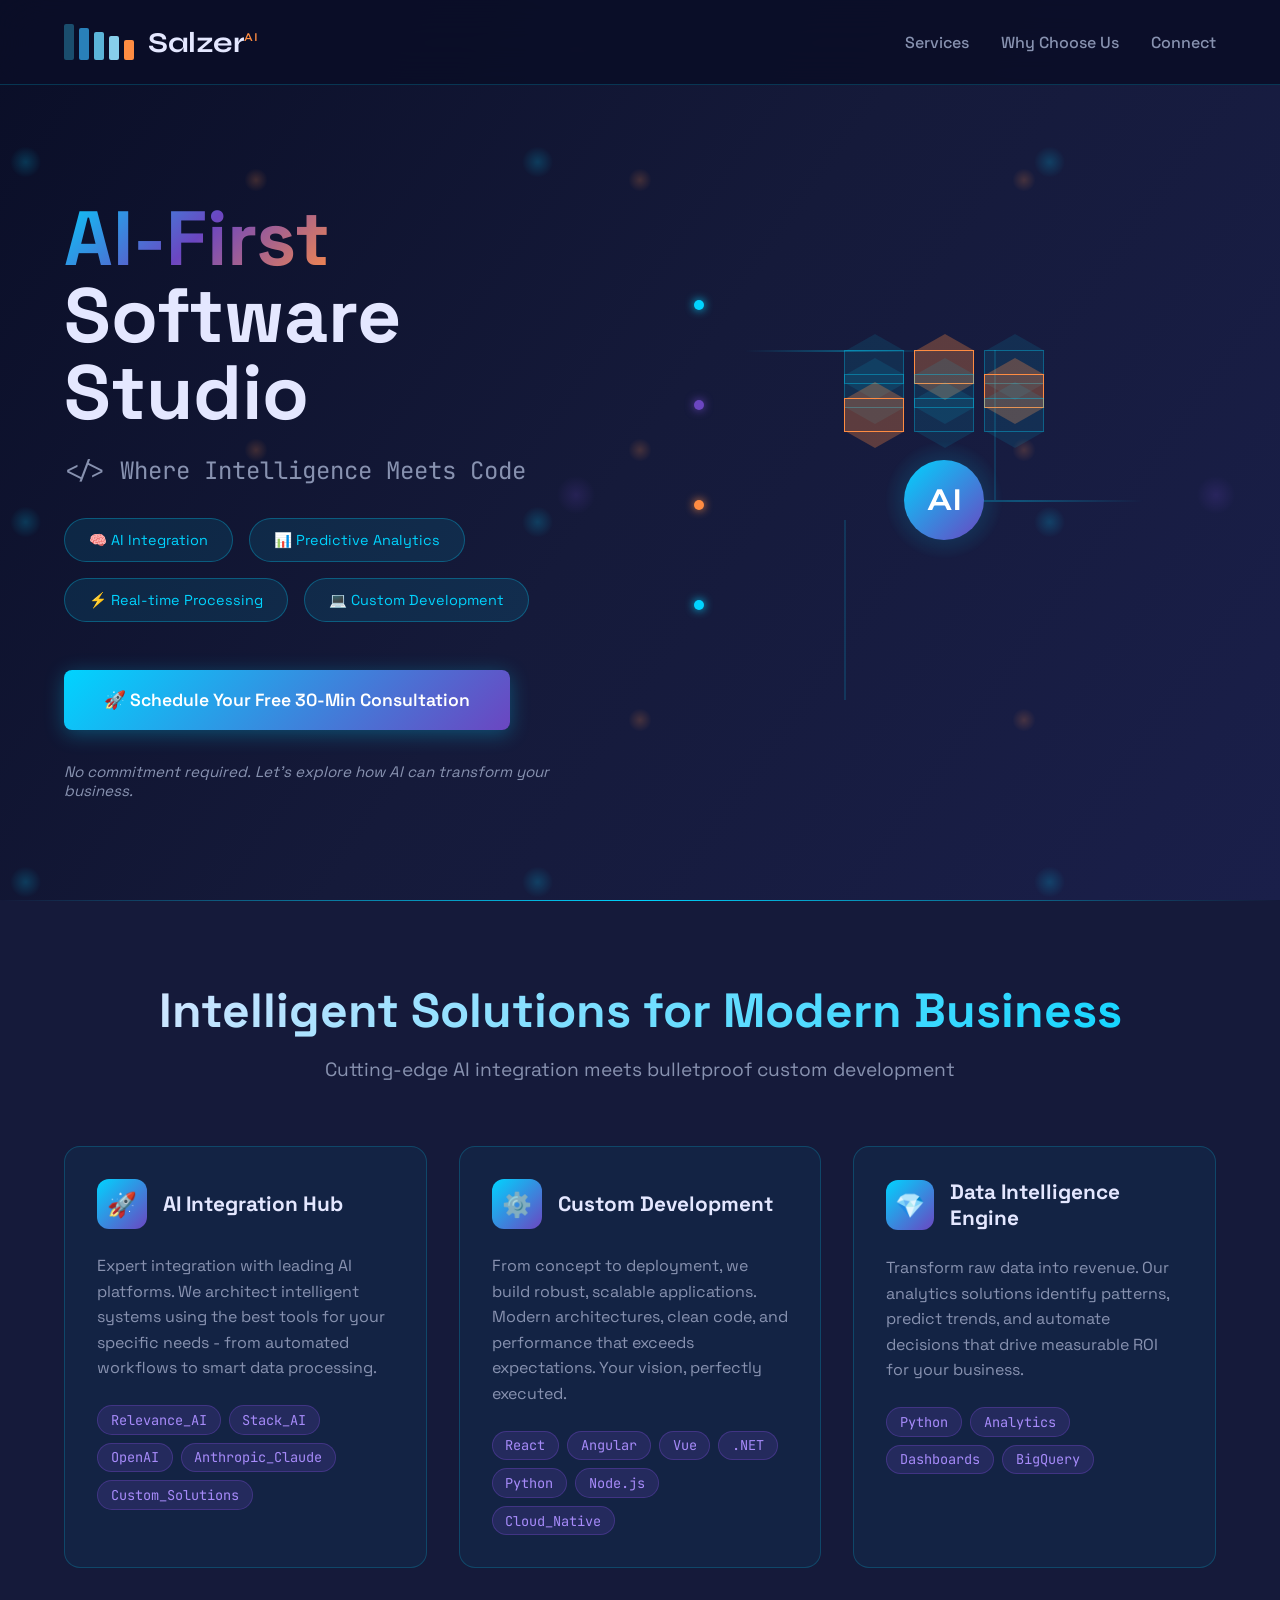
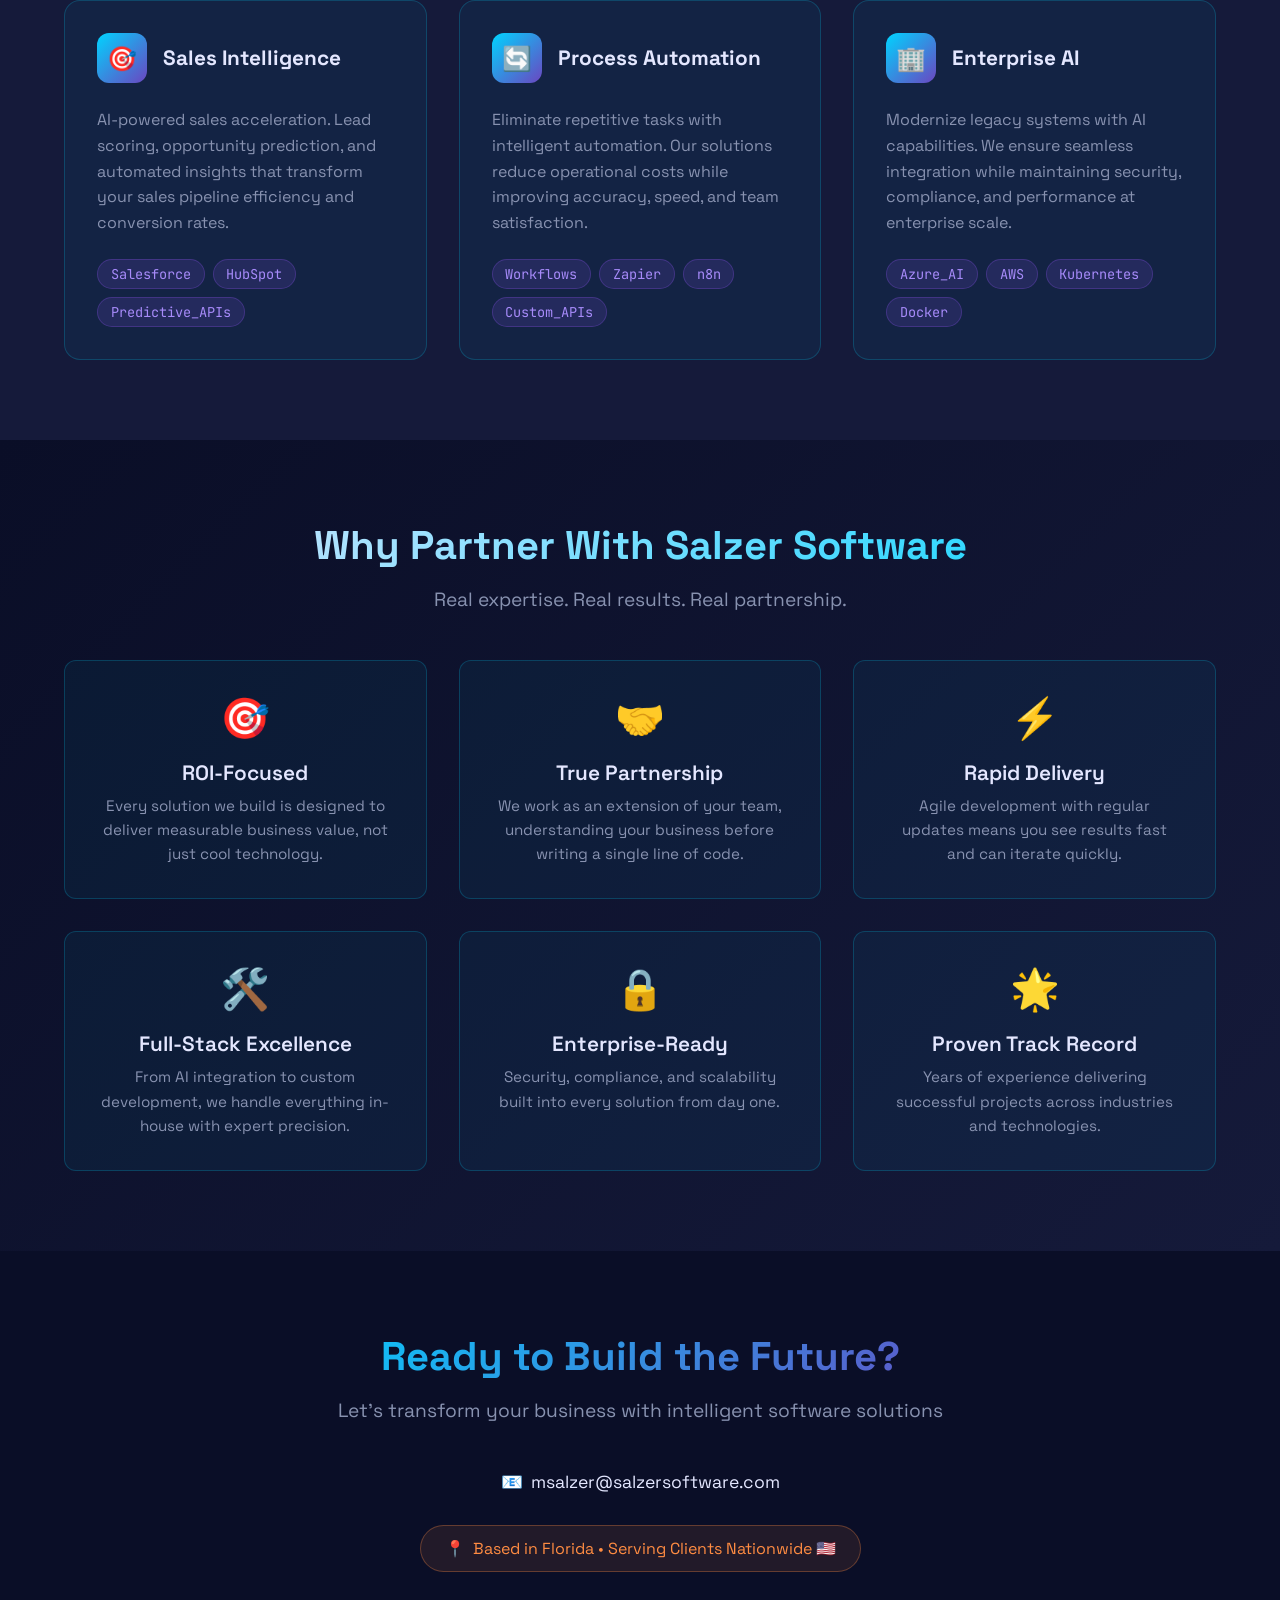
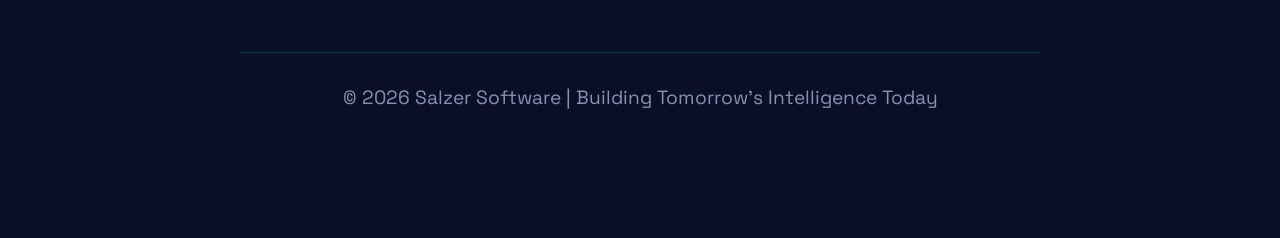
==== index.html @ 892527d2 "Fixed Favicon missing issue." ====
﻿<!DOCTYPE html>
<html lang="en">
<head>
    <meta charset="UTF-8">
    <meta name="viewport" content="width=device-width, initial-scale=1.0">
    <title>AI Software Development Florida | Custom AI Integration & Solutions | Salzer Software</title>

    <!-- Standard favicon -->
    <link rel="icon" type="image/x-icon" href="icons/favicon.ico">
    <link rel="icon" type="image/png" sizes="32x32" href="icons/favicon-32.png">
    <link rel="icon" type="image/png" sizes="16x16" href="icons/favicon-16.png">

    <!-- Apple Touch Icon -->
    <link rel="apple-touch-icon" sizes="180x180" href="icons/apple-touch-icon.png">

    <!-- Android Chrome -->
    <link rel="icon" type="image/png" sizes="192x192" href="icons/favicon-192.png">

    <!-- SEO Meta Tags -->
    <meta name="description" content="Florida-based AI software development company specializing in custom AI integration, intelligent automation, and data-driven solutions. Expert integration with Relevance AI, Stack AI, and custom development. Serving clients nationwide.">
    <meta name="keywords" content="AI software development, AI integration, custom software Florida, Relevance AI, Stack AI, automation solutions, data analytics, sales intelligence, enterprise AI, software consulting">
    <meta name="author" content="Salzer Software">
    <meta name="robots" content="index, follow">

    <!-- Open Graph Meta Tags -->
    <meta property="og:title" content="Salzer Software - AI-First Custom Software Development">
    <meta property="og:description" content="Transform your business with AI-powered solutions. Expert integration, custom development, and measurable ROI.">
    <meta property="og:type" content="website">
    <meta property="og:url" content="https://salzersoftware.com">
    <meta property="og:image" content="https://salzersoftware.com/og-image.png">
    <meta property="og:site_name" content="Salzer Software">

    <!-- Twitter Card Meta Tags -->
    <meta name="twitter:card" content="summary_large_image">
    <meta name="twitter:title" content="Salzer Software - AI-First Software Studio">
    <meta name="twitter:description" content="Florida-based AI software development. Custom solutions that deliver measurable ROI.">
    <meta name="twitter:image" content="https://salzersoftware.com/twitter-image.png">

    <!-- Canonical URL -->
    <link rel="canonical" href="https://salzersoftware.com">

    <!-- Schema.org Structured Data -->
    <script type="application/ld+json">
        {
            "@context": "https://schema.org",
            "@type": "SoftwareApplication",
            "name": "Salzer Software",
            "description": "AI-first software development company specializing in custom AI integration and intelligent automation",
            "url": "https://salzersoftware.com",
            "applicationCategory": "BusinessApplication",
            "operatingSystem": "Web, Cloud",
            "offers": {
                "@type": "Offer",
                "price": "0",
                "priceCurrency": "USD",
                "description": "Free 30-minute AI consultation"
            },
            "provider": {
                "@type": "Organization",
                "name": "Salzer Software",
                "email": "msalzer@salzersoftware.com",
                "address": {
                    "@type": "PostalAddress",
                    "addressRegion": "FL",
                    "addressCountry": "US"
                },
                "areaServed": "United States"
            }
        }
    </script>

    <style>
        @import url('https://fonts.googleapis.com/css2?family=Syne:wght@400;600;700;800&family=Space+Grotesk:wght@400;500;700&family=JetBrains+Mono:wght@400;600&display=swap');

        :root {
            --neon-blue: #00d4ff;
            --deep-purple: #6b46c1;
            --electric-orange: #ff8c42;
            --dark-bg: #0a0e27;
            --mid-bg: #151a3a;
            --text-light: #e4e7ff;
            --text-dim: #8892b0;
            --primary-blue: #1a4d6d;
            --secondary-blue: #2980b9;
            --light-blue: #5bb4d8;
            --lighter-blue: #87ceeb;
        }

        * {
            margin: 0;
            padding: 0;
            box-sizing: border-box;
        }

        body {
            font-family: 'Space Grotesk', sans-serif;
            background: var(--dark-bg);
            color: var(--text-light);
            overflow-x: hidden;
            position: relative;
        }

        /* Animated Background */
        .bg-animation {
            position: fixed;
            width: 100%;
            height: 100%;
            top: 0;
            left: 0;
            z-index: -1;
            background: linear-gradient(125deg, #0a0e27 0%, #151a3a 50%, #1a1f4a 100%);
        }

            .bg-animation::before {
                content: '';
                position: absolute;
                width: 200%;
                height: 200%;
                top: -50%;
                left: -50%;
                background: radial-gradient(circle, var(--neon-blue) 0%, transparent 5%), radial-gradient(circle, var(--deep-purple) 0%, transparent 5%), radial-gradient(circle, var(--electric-orange) 0%, transparent 5%);
                background-size: 20% 20%, 25% 25%, 15% 15%;
                background-position: 20% 80%, 80% 20%, 50% 50%;
                opacity: 0.2;
                animation: float 20s ease-in-out infinite;
            }

        @keyframes float {
            0%, 100% {
                transform: translate(0, 0) rotate(0deg);
            }

            33% {
                transform: translate(-20px, -30px) rotate(120deg);
            }

            66% {
                transform: translate(20px, 20px) rotate(240deg);
            }
        }

        /* Navigation */
        nav {
            position: fixed;
            width: 100%;
            padding: 1.5rem 5%;
            background: rgba(10, 14, 39, 0.9);
            backdrop-filter: blur(20px);
            border-bottom: 1px solid rgba(0, 212, 255, 0.2);
            z-index: 1000;
        }

        .nav-container {
            max-width: 1400px;
            margin: 0 auto;
            display: flex;
            justify-content: space-between;
            align-items: center;
        }

        .logo-evolution {
            display: flex;
            align-items: center;
            gap: 14px;
            text-decoration: none;
            color: var(--text-light);
        }

        .logo-bars {
            display: flex;
            gap: 5px;
            align-items: flex-end;
        }

        .logo-bar {
            width: 10px;
            border-radius: 2px;
            transition: all 0.3s ease;
        }

            .logo-bar:nth-child(1) {
                height: 36px;
                background: var(--primary-blue);
            }

            .logo-bar:nth-child(2) {
                height: 32px;
                background: var(--secondary-blue);
            }

            .logo-bar:nth-child(3) {
                height: 28px;
                background: var(--light-blue);
            }

            .logo-bar:nth-child(4) {
                height: 24px;
                background: var(--lighter-blue);
            }

            .logo-bar:nth-child(5) {
                height: 20px;
                background: var(--electric-orange);
                animation: pulse-bar 2s ease-in-out infinite;
            }

        @keyframes pulse-bar {
            0%, 100% {
                transform: scaleY(1);
                box-shadow: 0 0 0 rgba(255, 140, 66, 0.4);
            }

            50% {
                transform: scaleY(1.3);
                box-shadow: 0 0 15px rgba(255, 140, 66, 0.6);
            }
        }

        .logo-text {
            font-family: 'Syne', sans-serif;
            font-size: 1.8rem;
            font-weight: 700;
            letter-spacing: -0.5px;
            color: var(--text-light);
        }

            .logo-text .ai-tag {
                color: var(--electric-orange);
                font-size: 0.75rem;
                vertical-align: super;
                font-weight: 600;
                letter-spacing: 1px;
            }

        .nav-menu {
            display: flex;
            gap: 2rem;
            list-style: none;
        }

            .nav-menu a {
                color: var(--text-dim);
                text-decoration: none;
                font-weight: 500;
                transition: all 0.3s ease;
                position: relative;
                padding: 0.5rem 0;
            }

                .nav-menu a:hover {
                    color: var(--neon-blue);
                }

                .nav-menu a::after {
                    content: '';
                    position: absolute;
                    bottom: 0;
                    left: 0;
                    width: 0;
                    height: 2px;
                    background: linear-gradient(90deg, var(--neon-blue), var(--deep-purple));
                    transition: width 0.3s ease;
                }

                .nav-menu a:hover::after {
                    width: 100%;
                }

        /* Mobile Navigation Toggle */
        .mobile-menu-toggle {
            display: none;
            flex-direction: column;
            gap: 4px;
            background: none;
            border: none;
            cursor: pointer;
            padding: 5px;
        }

            .mobile-menu-toggle span {
                width: 25px;
                height: 2px;
                background: var(--text-light);
                transition: all 0.3s ease;
            }

        /* Hero Section with Visual */
        .hero {
            min-height: 100vh;
            display: flex;
            align-items: center;
            padding: 0 5%;
            padding-top: 100px;
            position: relative;
        }

        .hero-grid {
            max-width: 1400px;
            margin: 0 auto;
            display: grid;
            grid-template-columns: 1fr 1fr;
            gap: 4rem;
            align-items: center;
        }

        .hero-content h1 {
            font-size: clamp(3rem, 6vw, 5rem);
            font-weight: 700;
            line-height: 1;
            margin-bottom: 1.5rem;
            position: relative;
        }

        .gradient-text {
            background: linear-gradient(135deg, var(--neon-blue), var(--deep-purple), var(--electric-orange));
            -webkit-background-clip: text;
            -webkit-text-fill-color: transparent;
            background-clip: text;
            animation: gradientShift 3s ease-in-out infinite;
        }

        @keyframes gradientShift {
            0%, 100% {
                filter: hue-rotate(0deg);
            }

            50% {
                filter: hue-rotate(30deg);
            }
        }

        .hero-content .tagline {
            font-size: 1.5rem;
            color: var(--text-dim);
            margin-bottom: 2rem;
            font-family: 'JetBrains Mono', monospace;
        }

        .feature-pills {
            display: flex;
            flex-wrap: wrap;
            gap: 1rem;
            margin-bottom: 3rem;
        }

        .pill {
            padding: 0.75rem 1.5rem;
            background: rgba(0, 212, 255, 0.1);
            border: 1px solid rgba(0, 212, 255, 0.3);
            border-radius: 30px;
            font-size: 0.9rem;
            color: var(--neon-blue);
            position: relative;
            overflow: hidden;
            transition: all 0.3s ease;
        }

            .pill::before {
                content: '';
                position: absolute;
                top: 50%;
                left: -100%;
                width: 100%;
                height: 100%;
                background: linear-gradient(90deg, transparent, rgba(0, 212, 255, 0.4), transparent);
                transition: left 0.5s ease;
            }

            .pill:hover::before {
                left: 100%;
            }

        .btn-consultation {
            display: inline-block;
            padding: 1.2rem 2.5rem;
            background: linear-gradient(135deg, var(--neon-blue), var(--deep-purple));
            color: white;
            text-decoration: none;
            border-radius: 8px;
            font-weight: 600;
            font-size: 1.1rem;
            position: relative;
            transition: all 0.3s ease;
            box-shadow: 0 4px 20px rgba(0, 212, 255, 0.3);
            margin-bottom: 2rem;
        }

            .btn-consultation:hover {
                transform: translateY(-2px);
                box-shadow: 0 8px 30px rgba(0, 212, 255, 0.5);
            }

        .consultation-note {
            font-size: 0.95rem;
            color: var(--text-dim);
            font-style: italic;
        }

        /* Hero Visual - Abstract Data Flow */
        .hero-visual {
            position: relative;
            height: 500px;
            display: flex;
            align-items: center;
            justify-content: center;
        }

        .data-flow-container {
            position: relative;
            width: 100%;
            height: 100%;
            max-width: 500px;
        }

        /* Circuit Board Pattern */
        .circuit-board {
            position: absolute;
            width: 100%;
            height: 100%;
            opacity: 0.3;
        }

        .circuit-line {
            position: absolute;
            background: linear-gradient(90deg, transparent, var(--neon-blue), transparent);
            animation: pulse-line 3s ease-in-out infinite;
        }

            .circuit-line:nth-child(1) {
                width: 200px;
                height: 2px;
                top: 20%;
                left: 10%;
                animation-delay: 0s;
            }

            .circuit-line:nth-child(2) {
                width: 2px;
                height: 150px;
                top: 20%;
                left: 60%;
                animation-delay: 0.5s;
            }

            .circuit-line:nth-child(3) {
                width: 250px;
                height: 2px;
                top: 50%;
                right: 10%;
                animation-delay: 1s;
            }

            .circuit-line:nth-child(4) {
                width: 2px;
                height: 180px;
                bottom: 10%;
                left: 30%;
                animation-delay: 1.5s;
            }

        @keyframes pulse-line {
            0%, 100% {
                opacity: 0.3;
            }

            50% {
                opacity: 0.8;
            }
        }

        /* Central Hexagon Grid */
        .hex-grid {
            position: absolute;
            top: 50%;
            left: 50%;
            transform: translate(-50%, -50%);
            width: 300px;
            height: 300px;
        }

        .hex-row {
            display: flex;
            justify-content: center;
            margin-bottom: -10px;
        }

        .hexagon {
            width: 60px;
            height: 34px;
            background: rgba(0, 212, 255, 0.1);
            position: relative;
            margin: 0 5px;
            border: 1px solid rgba(0, 212, 255, 0.3);
            transition: all 0.3s ease;
        }

            .hexagon:before,
            .hexagon:after {
                content: "";
                position: absolute;
                width: 0;
                border-left: 30px solid transparent;
                border-right: 30px solid transparent;
            }

            .hexagon:before {
                bottom: 100%;
                border-bottom: 17px solid rgba(0, 212, 255, 0.1);
            }

            .hexagon:after {
                top: 100%;
                border-top: 17px solid rgba(0, 212, 255, 0.1);
            }

            .hexagon.active {
                background: rgba(255, 140, 66, 0.3);
                border-color: var(--electric-orange);
                animation: hex-pulse 2s ease-in-out infinite;
            }

                .hexagon.active:before {
                    border-bottom-color: rgba(255, 140, 66, 0.3);
                }

                .hexagon.active:after {
                    border-top-color: rgba(255, 140, 66, 0.3);
                }

        @keyframes hex-pulse {
            0%, 100% {
                transform: scale(1);
                box-shadow: 0 0 0 rgba(255, 140, 66, 0.4);
            }

            50% {
                transform: scale(1.1);
                box-shadow: 0 0 20px rgba(255, 140, 66, 0.6);
            }
        }

        /* Data Points */
        .data-stream {
            position: absolute;
            width: 100%;
            height: 100%;
        }

        .data-node {
            position: absolute;
            width: 10px;
            height: 10px;
            background: var(--neon-blue);
            border-radius: 50%;
            box-shadow: 0 0 10px var(--neon-blue);
            animation: data-flow 8s linear infinite;
        }

            .data-node:nth-child(1) {
                top: 10%;
                animation-delay: 0s;
            }

            .data-node:nth-child(2) {
                top: 30%;
                animation-delay: 2s;
                background: var(--deep-purple);
                box-shadow: 0 0 10px var(--deep-purple);
            }

            .data-node:nth-child(3) {
                top: 50%;
                animation-delay: 4s;
                background: var(--electric-orange);
                box-shadow: 0 0 10px var(--electric-orange);
            }

            .data-node:nth-child(4) {
                top: 70%;
                animation-delay: 6s;
            }

        @keyframes data-flow {
            0% {
                left: -10px;
                opacity: 0;
            }

            10% {
                opacity: 1;
            }

            90% {
                opacity: 1;
            }

            100% {
                left: calc(100% + 10px);
                opacity: 0;
            }
        }

        /* Central Processing Core */
        .processing-core {
            position: absolute;
            top: 50%;
            left: 50%;
            transform: translate(-50%, -50%);
            width: 120px;
            height: 120px;
            background: radial-gradient(circle, rgba(0, 212, 255, 0.3) 0%, transparent 70%);
            border-radius: 50%;
            display: flex;
            align-items: center;
            justify-content: center;
            animation: core-pulse 3s ease-in-out infinite;
        }

        .core-inner {
            width: 80px;
            height: 80px;
            background: linear-gradient(135deg, var(--neon-blue), var(--deep-purple));
            border-radius: 50%;
            display: flex;
            align-items: center;
            justify-content: center;
            font-size: 2rem;
            font-weight: bold;
            color: white;
            font-family: 'Syne', sans-serif;
        }

        @keyframes core-pulse {
            0%, 100% {
                transform: translate(-50%, -50%) scale(1);
                box-shadow: 0 0 30px rgba(0, 212, 255, 0.3);
            }

            50% {
                transform: translate(-50%, -50%) scale(1.05);
                box-shadow: 0 0 50px rgba(0, 212, 255, 0.5);
            }
        }

        /* Services Section */
        .services {
            padding: 5rem 5%;
            background: var(--mid-bg);
            position: relative;
        }

            .services::before {
                content: '';
                position: absolute;
                top: 0;
                left: 0;
                right: 0;
                height: 1px;
                background: linear-gradient(90deg, transparent, var(--neon-blue), transparent);
            }

        .section-title {
            text-align: center;
            margin-bottom: 4rem;
        }

            .section-title h2 {
                font-size: 3rem;
                margin-bottom: 1rem;
                background: linear-gradient(135deg, var(--text-light), var(--neon-blue));
                -webkit-background-clip: text;
                -webkit-text-fill-color: transparent;
                background-clip: text;
            }

            .section-title p {
                font-size: 1.2rem;
                color: var(--text-dim);
            }

        .service-grid {
            max-width: 1400px;
            margin: 0 auto;
            display: grid;
            grid-template-columns: repeat(auto-fit, minmax(350px, 1fr));
            gap: 2rem;
        }

        .service-card {
            background: rgba(0, 212, 255, 0.05);
            border: 1px solid rgba(0, 212, 255, 0.2);
            border-radius: 16px;
            padding: 2rem;
            position: relative;
            overflow: hidden;
            transition: all 0.3s ease;
        }

            .service-card::before {
                content: '';
                position: absolute;
                top: 0;
                left: 0;
                right: 0;
                height: 3px;
                background: linear-gradient(90deg, var(--neon-blue), var(--deep-purple), var(--electric-orange));
                transform: translateX(-100%);
                transition: transform 0.3s ease;
            }

            .service-card:hover::before {
                transform: translateX(0);
            }

            .service-card:hover {
                background: rgba(0, 212, 255, 0.08);
                transform: translateY(-5px);
                box-shadow: 0 10px 30px rgba(0, 212, 255, 0.2);
            }

        .service-header {
            display: flex;
            align-items: center;
            gap: 1rem;
            margin-bottom: 1.5rem;
        }

        .service-icon {
            width: 50px;
            height: 50px;
            background: linear-gradient(135deg, var(--neon-blue), var(--deep-purple));
            border-radius: 12px;
            display: flex;
            align-items: center;
            justify-content: center;
            font-size: 1.5rem;
        }

        .service-title {
            font-size: 1.3rem;
            color: var(--text-light);
        }

        .service-desc {
            color: var(--text-dim);
            line-height: 1.6;
            margin-bottom: 1.5rem;
        }

        .tech-stack {
            display: flex;
            flex-wrap: wrap;
            gap: 0.5rem;
        }

        .tech {
            padding: 0.3rem 0.8rem;
            background: rgba(107, 70, 193, 0.2);
            border: 1px solid rgba(107, 70, 193, 0.4);
            border-radius: 20px;
            font-size: 0.85rem;
            color: #a78bfa;
            font-family: 'JetBrains Mono', monospace;
        }

        /* Why Choose Section (Replacing Stats) */
        .why-choose {
            padding: 5rem 5%;
            background: linear-gradient(135deg, var(--dark-bg), var(--mid-bg));
        }

        .why-choose-container {
            max-width: 1200px;
            margin: 0 auto;
            text-align: center;
        }

        .why-choose-title {
            font-size: 2.5rem;
            margin-bottom: 1rem;
            color: var(--text-light);
            background: linear-gradient(135deg, var(--text-light), var(--neon-blue));
            -webkit-background-clip: text;
            -webkit-text-fill-color: transparent;
            background-clip: text;
        }

        .why-choose-subtitle {
            font-size: 1.2rem;
            color: var(--text-dim);
            margin-bottom: 3rem;
        }

        .why-grid {
            display: grid;
            grid-template-columns: repeat(auto-fit, minmax(280px, 1fr));
            gap: 2rem;
        }

        .why-card {
            padding: 2rem;
            background: rgba(0, 212, 255, 0.05);
            border: 1px solid rgba(0, 212, 255, 0.2);
            border-radius: 12px;
            transition: all 0.3s ease;
        }

            .why-card:hover {
                transform: translateY(-5px);
                background: rgba(0, 212, 255, 0.1);
                box-shadow: 0 10px 30px rgba(0, 212, 255, 0.2);
            }

        .why-icon {
            font-size: 2.5rem;
            margin-bottom: 1rem;
        }

        .why-title {
            font-size: 1.3rem;
            color: var(--text-light);
            margin-bottom: 0.5rem;
            font-weight: 600;
        }

        .why-desc {
            color: var(--text-dim);
            font-size: 0.95rem;
            line-height: 1.6;
        }

        /* Contact Section */
        .contact {
            padding: 5rem 5%;
            background: var(--dark-bg);
            text-align: center;
        }

        .contact-content {
            max-width: 800px;
            margin: 0 auto;
        }

        .contact h2 {
            font-size: 2.5rem;
            margin-bottom: 1rem;
            background: linear-gradient(135deg, var(--neon-blue), var(--deep-purple));
            -webkit-background-clip: text;
            -webkit-text-fill-color: transparent;
            background-clip: text;
        }

        .contact p {
            font-size: 1.2rem;
            color: var(--text-dim);
            margin-bottom: 3rem;
        }

        .contact-links {
            display: flex;
            justify-content: center;
            gap: 3rem;
            flex-wrap: wrap;
        }

        .contact-link {
            display: flex;
            align-items: center;
            gap: 0.5rem;
            color: var(--text-light);
            text-decoration: none;
            font-size: 1.1rem;
            transition: all 0.3s ease;
        }

            .contact-link:hover {
                color: var(--neon-blue);
                transform: translateY(-2px);
            }

        .location-badge {
            display: inline-flex;
            align-items: center;
            gap: 0.5rem;
            padding: 0.75rem 1.5rem;
            background: rgba(255, 140, 66, 0.1);
            border: 1px solid rgba(255, 140, 66, 0.3);
            border-radius: 30px;
            color: var(--electric-orange);
            margin: 2rem auto;
            font-size: 1rem;
        }

        .footer-tagline {
            margin-top: 3rem;
            padding-top: 2rem;
            border-top: 1px solid rgba(0, 212, 255, 0.2);
            color: var(--text-dim);
        }

        /* Responsive Styles */
        @media (max-width: 768px) {
            /* Hide mobile menu by default */
            .nav-menu {
                position: fixed;
                top: 70px;
                right: -100%;
                width: 100%;
                background: rgba(10, 14, 39, 0.98);
                flex-direction: column;
                padding: 2rem;
                transition: right 0.3s ease;
            }

                .nav-menu.active {
                    right: 0;
                }

            .mobile-menu-toggle {
                display: flex;
            }

            /* Hero adjustments for mobile */
            .hero {
                padding-top: 80px;
                min-height: auto;
            }

            .hero-grid {
                grid-template-columns: 1fr;
                gap: 2rem;
            }

            /* Hide the visual hero on mobile */
            .hero-visual {
                display: none;
            }

            .hero-content h1 {
                font-size: clamp(2.5rem, 8vw, 3.5rem);
            }

            .hero-content .tagline {
                font-size: 1.2rem;
            }

            .feature-pills {
                justify-content: center;
            }

            .btn-consultation {
                width: 100%;
                text-align: center;
            }

            /* Service grid adjustments */
            .service-grid {
                grid-template-columns: 1fr;
            }

            /* Why choose grid adjustments */
            .why-grid {
                grid-template-columns: 1fr;
            }

            /* Contact section adjustments */
            .contact-links {
                flex-direction: column;
                gap: 1rem;
            }

            /* Logo adjustments */
            .logo-bar {
                width: 8px;
            }

                .logo-bar:nth-child(1) {
                    height: 28px;
                }

                .logo-bar:nth-child(2) {
                    height: 24px;
                }

                .logo-bar:nth-child(3) {
                    height: 20px;
                }

                .logo-bar:nth-child(4) {
                    height: 16px;
                }

                .logo-bar:nth-child(5) {
                    height: 12px;
                }

            .logo-text {
                font-size: 1.5rem;
            }

            /* Section padding adjustments */
            .services, .why-choose, .contact {
                padding: 3rem 5%;
            }

            .section-title h2 {
                font-size: 2rem;
            }

            .why-choose-title {
                font-size: 2rem;
            }
        }

        @media (max-width: 480px) {
            .hero-content h1 {
                font-size: 2rem;
            }

            .pill {
                padding: 0.5rem 1rem;
                font-size: 0.85rem;
            }

            .logo-bars {
                gap: 3px;
            }

            .logo-text {
                font-size: 1.3rem;
            }
        }
    </style>
</head>
<body>
    <div class="bg-animation"></div>

    <!-- Navigation -->
    <nav>
        <div class="nav-container">
            <a href="#" class="logo-evolution">
                <div class="logo-bars">
                    <div class="logo-bar"></div>
                    <div class="logo-bar"></div>
                    <div class="logo-bar"></div>
                    <div class="logo-bar"></div>
                    <div class="logo-bar"></div>
                </div>
                <div class="logo-text">Salzer<span class="ai-tag">AI</span></div>
            </a>
            <button class="mobile-menu-toggle" id="mobileMenuToggle">
                <span></span>
                <span></span>
                <span></span>
            </button>
            <ul class="nav-menu" id="navMenu">
                <li><a href="#services">Services</a></li>
                <li><a href="#why-choose">Why Choose Us</a></li>
                <li><a href="#contact">Connect</a></li>
            </ul>
        </div>
    </nav>

    <!-- Hero Section with Abstract Visual -->
    <section class="hero">
        <div class="hero-grid">
            <div class="hero-content">
                <h1>
                    <span class="gradient-text">AI-First</span><br>
                    Software Studio
                </h1>
                <p class="tagline">&lt;/&gt; Where Intelligence Meets Code</p>

                <div class="feature-pills">
                    <div class="pill">🧠 AI Integration</div>
                    <div class="pill">📊 Predictive Analytics</div>
                    <div class="pill">⚡ Real-time Processing</div>
                    <div class="pill">💻 Custom Development</div>
                </div>

                <a href="mailto:msalzer@salzersoftware.com?subject=Free%20AI%20Consultation%20Request&body=Hi%20Salzer%20Software%2C%0A%0AI'm%20interested%20in%20learning%20how%20AI%20integration%20can%20help%20my%20business.%20I'd%20like%20to%20schedule%20a%20free%2030-minute%20consultation%20to%20discuss%3A%0A%0A-%20My%20current%20challenges%3A%20%5BBriefly%20describe%5D%0A-%20Goals%20for%20AI%20implementation%3A%20%5BWhat%20you%20hope%20to%20achieve%5D%0A-%20Timeline%3A%20%5BWhen%20you're%20looking%20to%20implement%5D%0A%0AMy%20availability%20for%20a%20call%3A%0A%5BSuggest%20a%20few%20times%20that%20work%20for%20you%5D%0A%0AThank%20you!%0A%0AName%3A%0ACompany%3A%0APhone%3A" class="btn-consultation">
                    🚀 Schedule Your Free 30-Min Consultation
                </a>

                <p class="consultation-note">No commitment required. Let's explore how AI can transform your business.</p>
            </div>

            <div class="hero-visual">
                <div class="data-flow-container">
                    <!-- Circuit Board Pattern -->
                    <div class="circuit-board">
                        <div class="circuit-line"></div>
                        <div class="circuit-line"></div>
                        <div class="circuit-line"></div>
                        <div class="circuit-line"></div>
                    </div>

                    <!-- Hexagon Grid -->
                    <div class="hex-grid">
                        <div class="hex-row">
                            <div class="hexagon"></div>
                            <div class="hexagon active"></div>
                            <div class="hexagon"></div>
                        </div>
                        <div class="hex-row">
                            <div class="hexagon"></div>
                            <div class="hexagon"></div>
                            <div class="hexagon active"></div>
                        </div>
                        <div class="hex-row">
                            <div class="hexagon active"></div>
                            <div class="hexagon"></div>
                            <div class="hexagon"></div>
                        </div>
                    </div>

                    <!-- Data Stream -->
                    <div class="data-stream">
                        <div class="data-node"></div>
                        <div class="data-node"></div>
                        <div class="data-node"></div>
                        <div class="data-node"></div>
                    </div>

                    <!-- Central Core -->
                    <div class="processing-core">
                        <div class="core-inner">AI</div>
                    </div>
                </div>
            </div>
        </div>
    </section>

    <!-- Services Section -->
    <section class="services" id="services">
        <div class="section-title">
            <h2>Intelligent Solutions for Modern Business</h2>
            <p>Cutting-edge AI integration meets bulletproof custom development</p>
        </div>

        <div class="service-grid">
            <div class="service-card">
                <div class="service-header">
                    <div class="service-icon">🚀</div>
                    <h3 class="service-title">AI Integration Hub</h3>
                </div>
                <p class="service-desc">
                    Expert integration with leading AI platforms. We architect intelligent systems using the best tools for your specific needs - from automated workflows to smart data processing.
                </p>
                <div class="tech-stack">
                    <span class="tech">Relevance_AI</span>
                    <span class="tech">Stack_AI</span>
                    <span class="tech">OpenAI</span>
                    <span class="tech">Anthropic_Claude</span>
                    <span class="tech">Custom_Solutions</span>
                </div>
            </div>

            <div class="service-card">
                <div class="service-header">
                    <div class="service-icon">⚙️</div>
                    <h3 class="service-title">Custom Development</h3>
                </div>
                <p class="service-desc">
                    From concept to deployment, we build robust, scalable applications. Modern architectures, clean code, and performance that exceeds expectations. Your vision, perfectly executed.
                </p>
                <div class="tech-stack">
                    <span class="tech">React</span>
                    <span class="tech">Angular</span>
                    <span class="tech">Vue</span>
                    <span class="tech">.NET</span>
                    <span class="tech">Python</span>
                    <span class="tech">Node.js</span>
                    <span class="tech">Cloud_Native</span>
                </div>
            </div>

            <div class="service-card">
                <div class="service-header">
                    <div class="service-icon">💎</div>
                    <h3 class="service-title">Data Intelligence Engine</h3>
                </div>
                <p class="service-desc">
                    Transform raw data into revenue. Our analytics solutions identify patterns, predict trends, and automate decisions that drive measurable ROI for your business.
                </p>
                <div class="tech-stack">
                    <span class="tech">Python</span>
                    <span class="tech">Analytics</span>
                    <span class="tech">Dashboards</span>
                    <span class="tech">BigQuery</span>
                </div>
            </div>

            <div class="service-card">
                <div class="service-header">
                    <div class="service-icon">🎯</div>
                    <h3 class="service-title">Sales Intelligence</h3>
                </div>
                <p class="service-desc">
                    AI-powered sales acceleration. Lead scoring, opportunity prediction, and automated insights that transform your sales pipeline efficiency and conversion rates.
                </p>
                <div class="tech-stack">
                    <span class="tech">Salesforce</span>
                    <span class="tech">HubSpot</span>
                    <span class="tech">Predictive_APIs</span>
                </div>
            </div>

            <div class="service-card">
                <div class="service-header">
                    <div class="service-icon">🔄</div>
                    <h3 class="service-title">Process Automation</h3>
                </div>
                <p class="service-desc">
                    Eliminate repetitive tasks with intelligent automation. Our solutions reduce operational costs while improving accuracy, speed, and team satisfaction.
                </p>
                <div class="tech-stack">
                    <span class="tech">Workflows</span>
                    <span class="tech">Zapier</span>
                    <span class="tech">n8n</span>
                    <span class="tech">Custom_APIs</span>
                </div>
            </div>

            <div class="service-card">
                <div class="service-header">
                    <div class="service-icon">🏢</div>
                    <h3 class="service-title">Enterprise AI</h3>
                </div>
                <p class="service-desc">
                    Modernize legacy systems with AI capabilities. We ensure seamless integration while maintaining security, compliance, and performance at enterprise scale.
                </p>
                <div class="tech-stack">
                    <span class="tech">Azure_AI</span>
                    <span class="tech">AWS</span>
                    <span class="tech">Kubernetes</span>
                    <span class="tech">Docker</span>
                </div>
            </div>
        </div>
    </section>

    <!-- Why Choose Section (Replacing Stats) -->
    <section class="why-choose" id="why-choose">
        <div class="why-choose-container">
            <h2 class="why-choose-title">Why Partner With Salzer Software</h2>
            <p class="why-choose-subtitle">Real expertise. Real results. Real partnership.</p>

            <div class="why-grid">
                <div class="why-card">
                    <div class="why-icon">🎯</div>
                    <h3 class="why-title">ROI-Focused</h3>
                    <p class="why-desc">Every solution we build is designed to deliver measurable business value, not just cool technology.</p>
                </div>

                <div class="why-card">
                    <div class="why-icon">🤝</div>
                    <h3 class="why-title">True Partnership</h3>
                    <p class="why-desc">We work as an extension of your team, understanding your business before writing a single line of code.</p>
                </div>

                <div class="why-card">
                    <div class="why-icon">⚡</div>
                    <h3 class="why-title">Rapid Delivery</h3>
                    <p class="why-desc">Agile development with regular updates means you see results fast and can iterate quickly.</p>
                </div>

                <div class="why-card">
                    <div class="why-icon">🛠️</div>
                    <h3 class="why-title">Full-Stack Excellence</h3>
                    <p class="why-desc">From AI integration to custom development, we handle everything in-house with expert precision.</p>
                </div>

                <div class="why-card">
                    <div class="why-icon">🔒</div>
                    <h3 class="why-title">Enterprise-Ready</h3>
                    <p class="why-desc">Security, compliance, and scalability built into every solution from day one.</p>
                </div>

                <div class="why-card">
                    <div class="why-icon">🌟</div>
                    <h3 class="why-title">Proven Track Record</h3>
                    <p class="why-desc">Years of experience delivering successful projects across industries and technologies.</p>
                </div>
            </div>
        </div>
    </section>

    <!-- Contact Section -->
    <section class="contact" id="contact">
        <div class="contact-content">
            <h2>Ready to Build the Future?</h2>
            <p>Let's transform your business with intelligent software solutions</p>

            <div class="contact-links">
                <a href="mailto:msalzer@salzersoftware.com" class="contact-link">
                    <span>📧</span> msalzer@salzersoftware.com
                </a>
            </div>

            <div class="location-badge">
                <span>📍</span> Based in Florida • Serving Clients Nationwide 🇺🇸
            </div>

            <div class="footer-tagline">
                <p>© <span id="copyright-year"></span> Salzer Software | Building Tomorrow's Intelligence Today</p>
            </div>
        </div>
    </section>

    <script>
        // Dynamic copyright year
        document.getElementById('copyright-year').textContent = new Date().getFullYear();

        // Mobile menu toggle
        const mobileMenuToggle = document.getElementById('mobileMenuToggle');
        const navMenu = document.getElementById('navMenu');

        mobileMenuToggle.addEventListener('click', () => {
            navMenu.classList.toggle('active');
        });

        // Close mobile menu when clicking a link
        document.querySelectorAll('.nav-menu a').forEach(link => {
            link.addEventListener('click', () => {
                navMenu.classList.remove('active');
            });
        });

        // Smooth scrolling for anchor links
        document.querySelectorAll('a[href^="#"]').forEach(anchor => {
            anchor.addEventListener('click', function (e) {
                e.preventDefault();
                const target = document.querySelector(this.getAttribute('href'));
                if (target) {
                    target.scrollIntoView({
                        behavior: 'smooth',
                        block: 'start'
                    });
                }
            });
        });

        // Add scroll effect to navigation
        window.addEventListener('scroll', function() {
            const nav = document.querySelector('nav');
            if (window.scrollY > 50) {
                nav.style.background = 'rgba(10, 14, 39, 0.98)';
            } else {
                nav.style.background = 'rgba(10, 14, 39, 0.9)';
            }
        });

        // Animate hexagons randomly
        const hexagons = document.querySelectorAll('.hexagon:not(.active)');
        setInterval(() => {
            const randomHex = hexagons[Math.floor(Math.random() * hexagons.length)];
            randomHex.classList.add('active');
            setTimeout(() => {
                randomHex.classList.remove('active');
            }, 1000);
        }, 2000);
    </script>
</body>
</html>
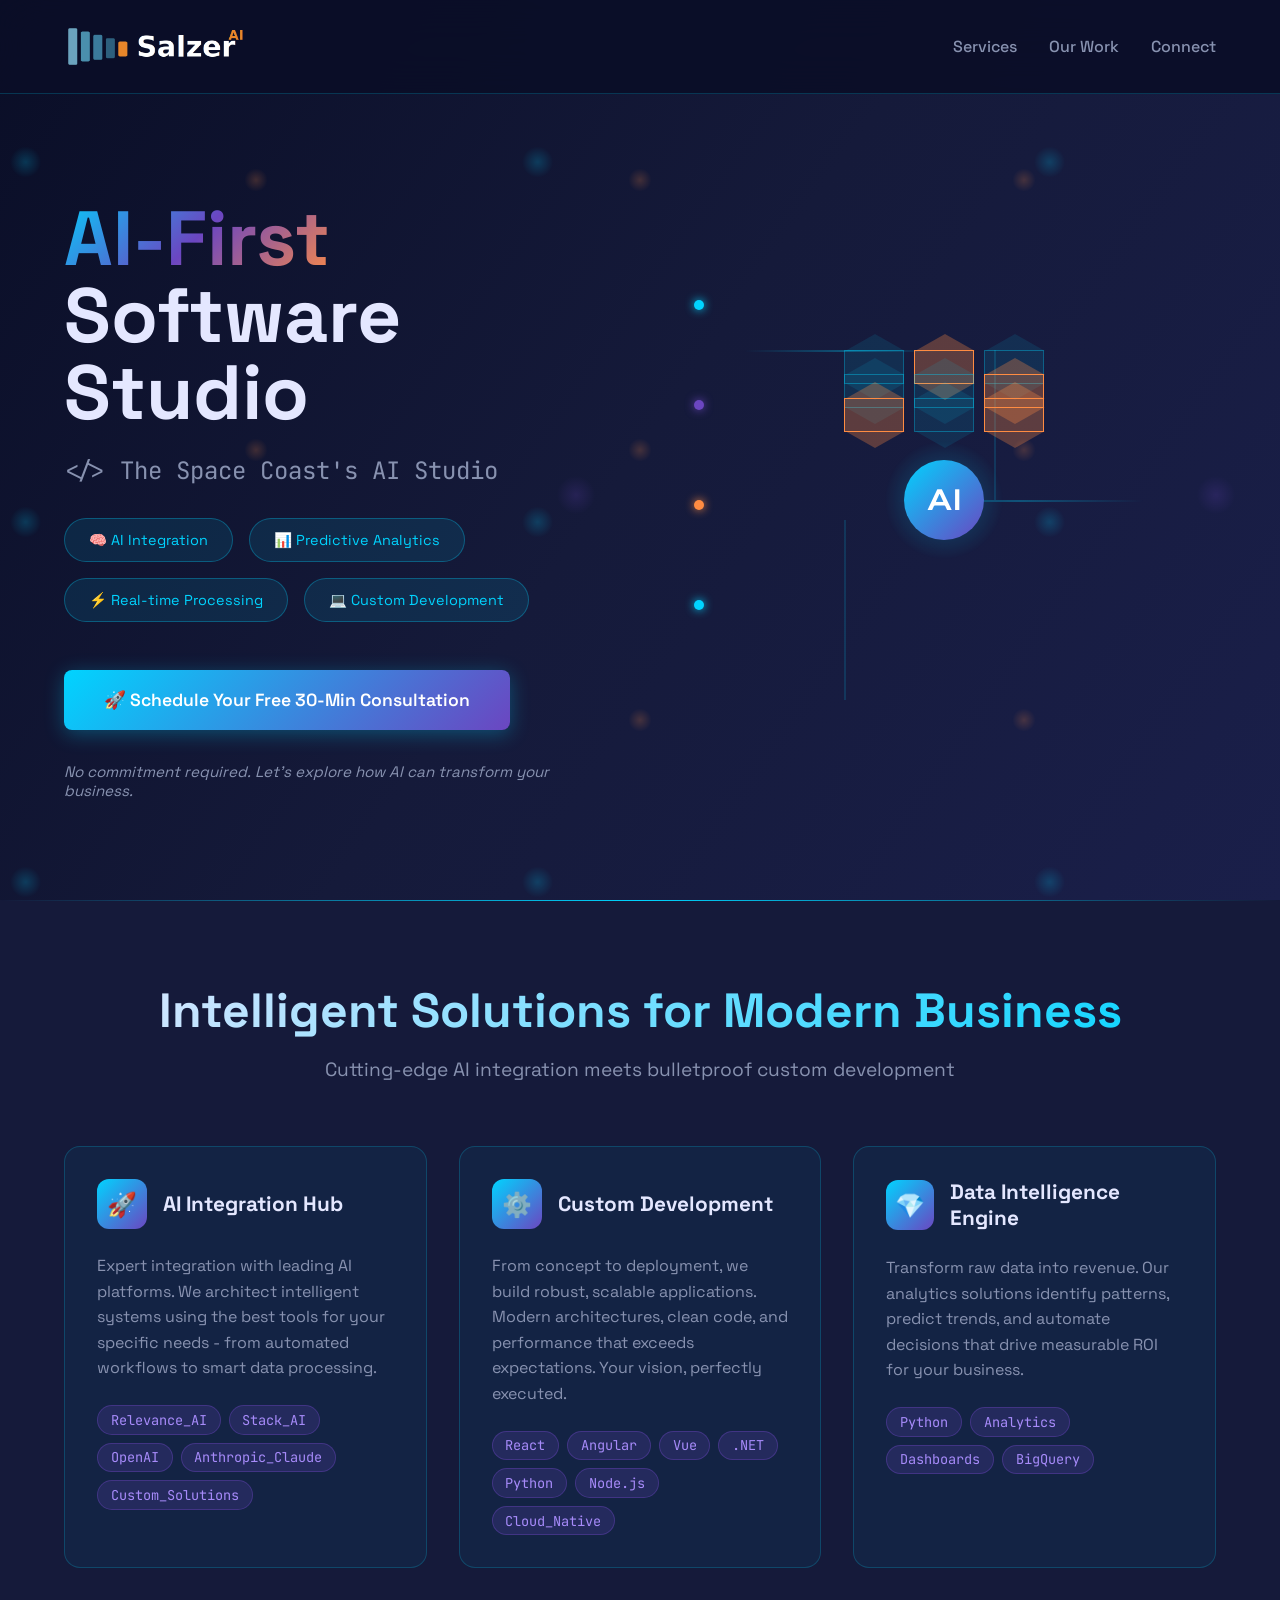
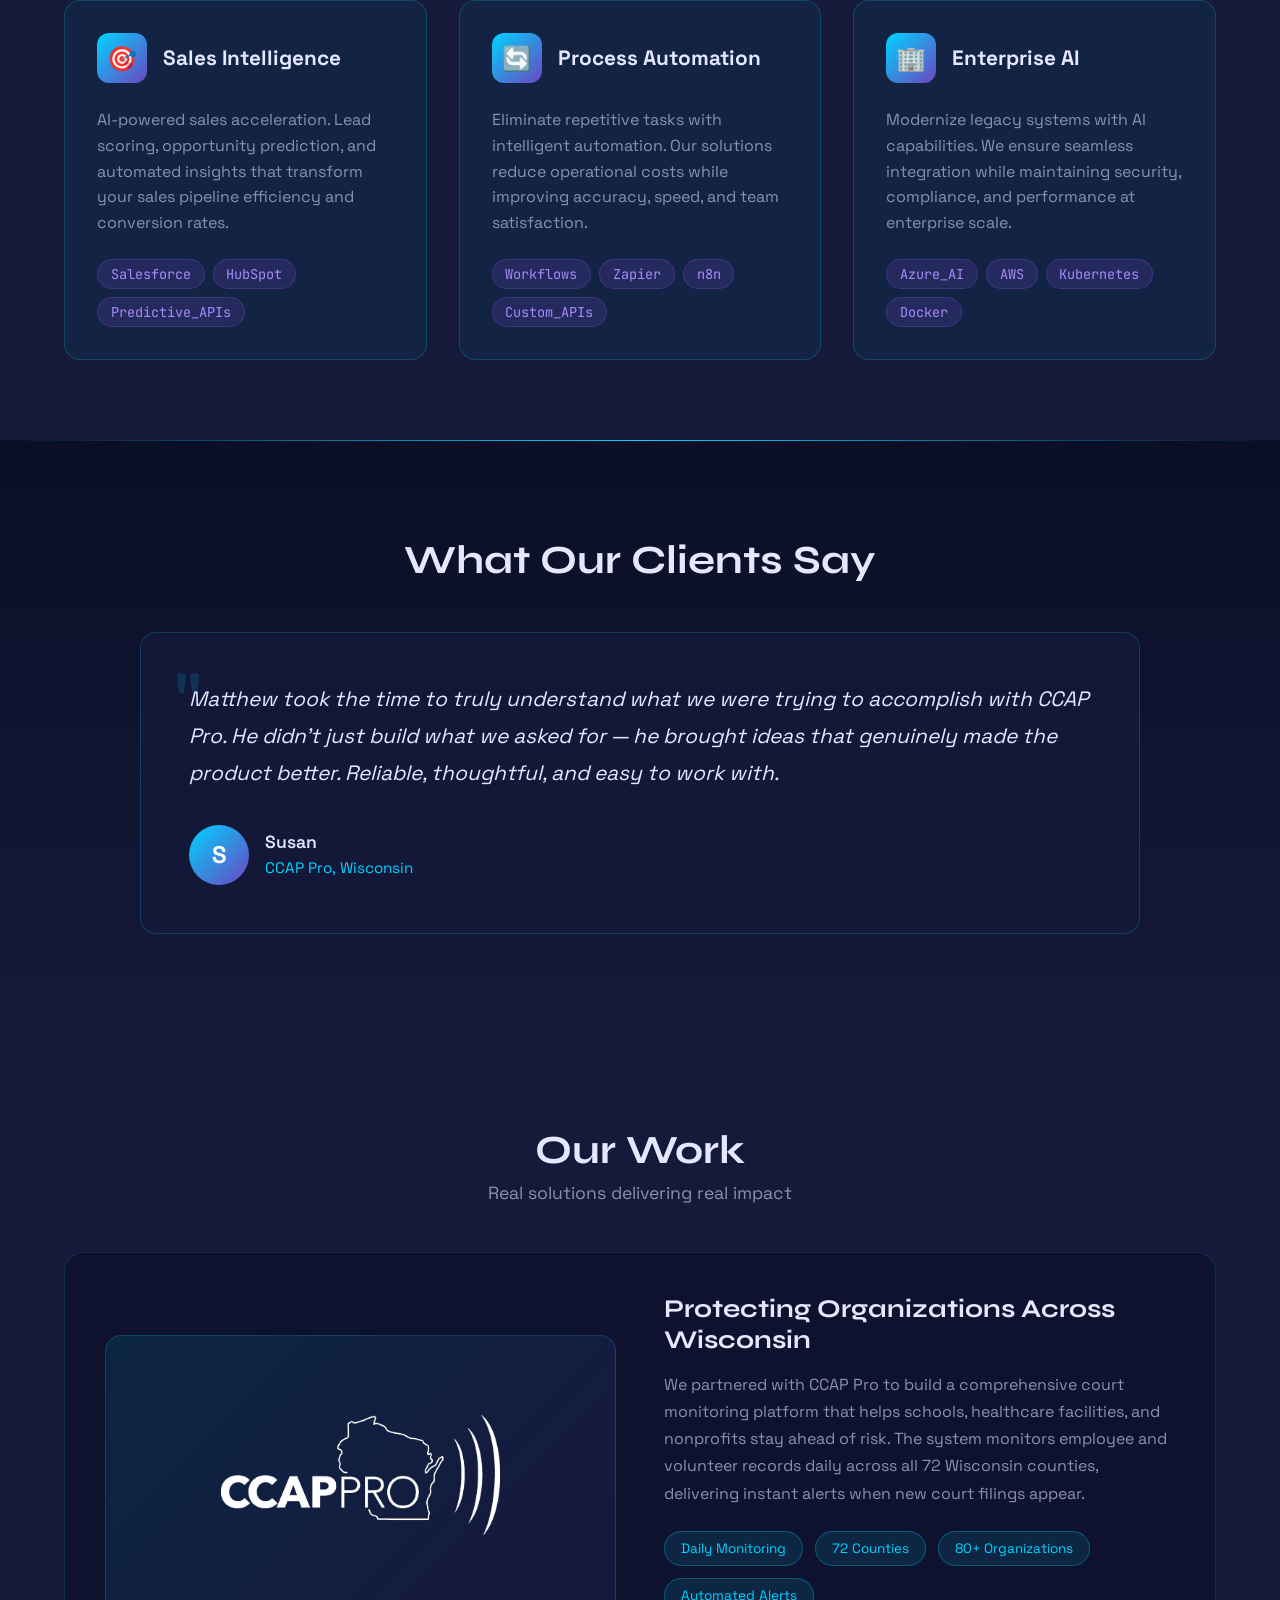
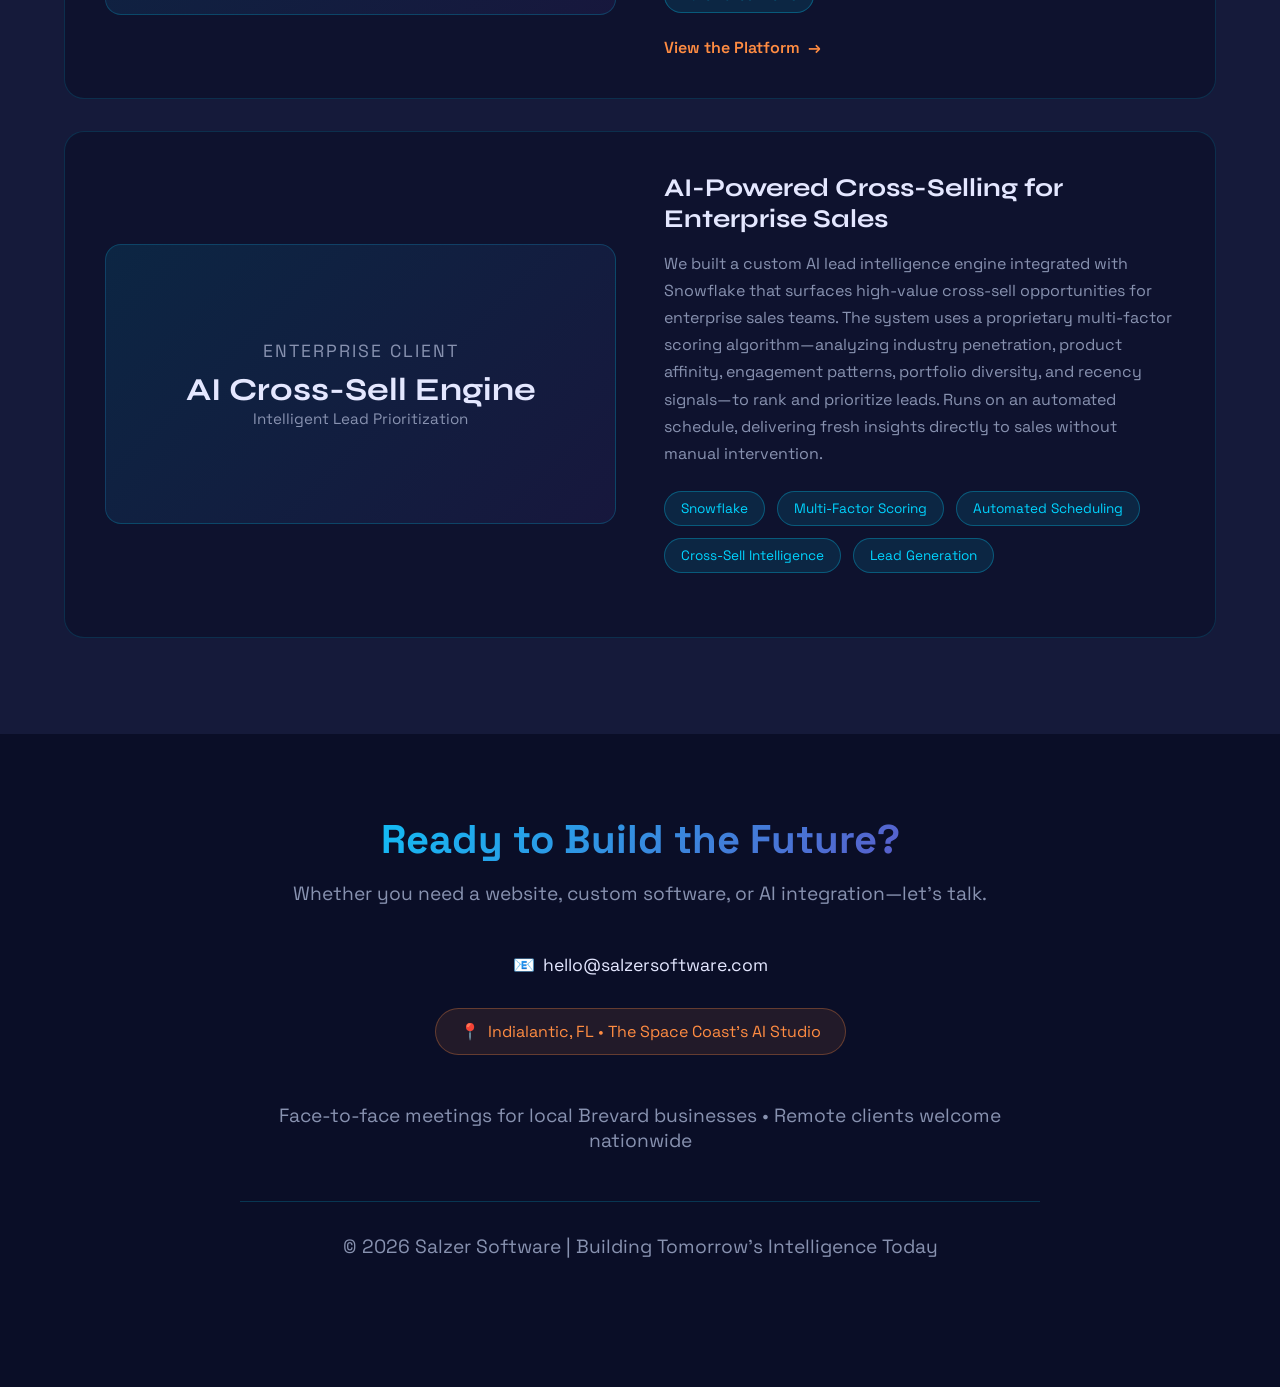
==== commit 07a38ec4: "Website Updates (client section, new logo)" ====
--- a/index.html
+++ b/index.html
@@ -1,1365 +1,1667 @@
-﻿<!DOCTYPE html>
-<html lang="en">
-<head>
-    <meta charset="UTF-8">
-    <meta name="viewport" content="width=device-width, initial-scale=1.0">
-    <title>AI Software Development Florida | Custom AI Integration & Solutions | Salzer Software</title>
-
-    <!-- Standard favicon -->
-    <link rel="icon" type="image/x-icon" href="icons/favicon.ico">
-    <link rel="icon" type="image/png" sizes="32x32" href="icons/favicon-32.png">
-    <link rel="icon" type="image/png" sizes="16x16" href="icons/favicon-16.png">
-
-    <!-- Apple Touch Icon -->
-    <link rel="apple-touch-icon" sizes="180x180" href="icons/apple-touch-icon.png">
-
-    <!-- Android Chrome -->
-    <link rel="icon" type="image/png" sizes="192x192" href="icons/favicon-192.png">
-
-    <!-- SEO Meta Tags -->
-    <meta name="description" content="Florida-based AI software development company specializing in custom AI integration, intelligent automation, and data-driven solutions. Expert integration with Relevance AI, Stack AI, and custom development. Serving clients nationwide.">
-    <meta name="keywords" content="AI software development, AI integration, custom software Florida, Relevance AI, Stack AI, automation solutions, data analytics, sales intelligence, enterprise AI, software consulting">
-    <meta name="author" content="Salzer Software">
-    <meta name="robots" content="index, follow">
-
-    <!-- Open Graph Meta Tags -->
-    <meta property="og:title" content="Salzer Software - AI-First Custom Software Development">
-    <meta property="og:description" content="Transform your business with AI-powered solutions. Expert integration, custom development, and measurable ROI.">
-    <meta property="og:type" content="website">
-    <meta property="og:url" content="https://salzersoftware.com">
-    <meta property="og:image" content="https://salzersoftware.com/og-image.png">
-    <meta property="og:site_name" content="Salzer Software">
-
-    <!-- Twitter Card Meta Tags -->
-    <meta name="twitter:card" content="summary_large_image">
-    <meta name="twitter:title" content="Salzer Software - AI-First Software Studio">
-    <meta name="twitter:description" content="Florida-based AI software development. Custom solutions that deliver measurable ROI.">
-    <meta name="twitter:image" content="https://salzersoftware.com/twitter-image.png">
-
-    <!-- Canonical URL -->
-    <link rel="canonical" href="https://salzersoftware.com">
-
-    <!-- Schema.org Structured Data -->
-    <script type="application/ld+json">
-        {
-            "@context": "https://schema.org",
-            "@type": "SoftwareApplication",
-            "name": "Salzer Software",
-            "description": "AI-first software development company specializing in custom AI integration and intelligent automation",
-            "url": "https://salzersoftware.com",
-            "applicationCategory": "BusinessApplication",
-            "operatingSystem": "Web, Cloud",
-            "offers": {
-                "@type": "Offer",
-                "price": "0",
-                "priceCurrency": "USD",
-                "description": "Free 30-minute AI consultation"
-            },
-            "provider": {
-                "@type": "Organization",
-                "name": "Salzer Software",
-                "email": "msalzer@salzersoftware.com",
-                "address": {
-                    "@type": "PostalAddress",
-                    "addressRegion": "FL",
-                    "addressCountry": "US"
-                },
-                "areaServed": "United States"
-            }
-        }
-    </script>
-
-    <style>
-        @import url('https://fonts.googleapis.com/css2?family=Syne:wght@400;600;700;800&family=Space+Grotesk:wght@400;500;700&family=JetBrains+Mono:wght@400;600&display=swap');
-
-        :root {
-            --neon-blue: #00d4ff;
-            --deep-purple: #6b46c1;
-            --electric-orange: #ff8c42;
-            --dark-bg: #0a0e27;
-            --mid-bg: #151a3a;
-            --text-light: #e4e7ff;
-            --text-dim: #8892b0;
-            --primary-blue: #1a4d6d;
-            --secondary-blue: #2980b9;
-            --light-blue: #5bb4d8;
-            --lighter-blue: #87ceeb;
-        }
-
-        * {
-            margin: 0;
-            padding: 0;
-            box-sizing: border-box;
-        }
-
-        body {
-            font-family: 'Space Grotesk', sans-serif;
-            background: var(--dark-bg);
-            color: var(--text-light);
-            overflow-x: hidden;
-            position: relative;
-        }
-
-        /* Animated Background */
-        .bg-animation {
-            position: fixed;
-            width: 100%;
-            height: 100%;
-            top: 0;
-            left: 0;
-            z-index: -1;
-            background: linear-gradient(125deg, #0a0e27 0%, #151a3a 50%, #1a1f4a 100%);
-        }
-
-            .bg-animation::before {
-                content: '';
-                position: absolute;
-                width: 200%;
-                height: 200%;
-                top: -50%;
-                left: -50%;
-                background: radial-gradient(circle, var(--neon-blue) 0%, transparent 5%), radial-gradient(circle, var(--deep-purple) 0%, transparent 5%), radial-gradient(circle, var(--electric-orange) 0%, transparent 5%);
-                background-size: 20% 20%, 25% 25%, 15% 15%;
-                background-position: 20% 80%, 80% 20%, 50% 50%;
-                opacity: 0.2;
-                animation: float 20s ease-in-out infinite;
-            }
-
-        @keyframes float {
-            0%, 100% {
-                transform: translate(0, 0) rotate(0deg);
-            }
-
-            33% {
-                transform: translate(-20px, -30px) rotate(120deg);
-            }
-
-            66% {
-                transform: translate(20px, 20px) rotate(240deg);
-            }
-        }
-
-        /* Navigation */
-        nav {
-            position: fixed;
-            width: 100%;
-            padding: 1.5rem 5%;
-            background: rgba(10, 14, 39, 0.9);
-            backdrop-filter: blur(20px);
-            border-bottom: 1px solid rgba(0, 212, 255, 0.2);
-            z-index: 1000;
-        }
-
-        .nav-container {
-            max-width: 1400px;
-            margin: 0 auto;
-            display: flex;
-            justify-content: space-between;
-            align-items: center;
-        }
-
-        .logo-evolution {
-            display: flex;
-            align-items: center;
-            gap: 14px;
-            text-decoration: none;
-            color: var(--text-light);
-        }
-
-        .logo-bars {
-            display: flex;
-            gap: 5px;
-            align-items: flex-end;
-        }
-
-        .logo-bar {
-            width: 10px;
-            border-radius: 2px;
-            transition: all 0.3s ease;
-        }
-
-            .logo-bar:nth-child(1) {
-                height: 36px;
-                background: var(--primary-blue);
-            }
-
-            .logo-bar:nth-child(2) {
-                height: 32px;
-                background: var(--secondary-blue);
-            }
-
-            .logo-bar:nth-child(3) {
-                height: 28px;
-                background: var(--light-blue);
-            }
-
-            .logo-bar:nth-child(4) {
-                height: 24px;
-                background: var(--lighter-blue);
-            }
-
-            .logo-bar:nth-child(5) {
-                height: 20px;
-                background: var(--electric-orange);
-                animation: pulse-bar 2s ease-in-out infinite;
-            }
-
-        @keyframes pulse-bar {
-            0%, 100% {
-                transform: scaleY(1);
-                box-shadow: 0 0 0 rgba(255, 140, 66, 0.4);
-            }
-
-            50% {
-                transform: scaleY(1.3);
-                box-shadow: 0 0 15px rgba(255, 140, 66, 0.6);
-            }
-        }
-
-        .logo-text {
-            font-family: 'Syne', sans-serif;
-            font-size: 1.8rem;
-            font-weight: 700;
-            letter-spacing: -0.5px;
-            color: var(--text-light);
-        }
-
-            .logo-text .ai-tag {
-                color: var(--electric-orange);
-                font-size: 0.75rem;
-                vertical-align: super;
-                font-weight: 600;
-                letter-spacing: 1px;
-            }
-
-        .nav-menu {
-            display: flex;
-            gap: 2rem;
-            list-style: none;
-        }
-
-            .nav-menu a {
-                color: var(--text-dim);
-                text-decoration: none;
-                font-weight: 500;
-                transition: all 0.3s ease;
-                position: relative;
-                padding: 0.5rem 0;
-            }
-
-                .nav-menu a:hover {
-                    color: var(--neon-blue);
-                }
-
-                .nav-menu a::after {
-                    content: '';
-                    position: absolute;
-                    bottom: 0;
-                    left: 0;
-                    width: 0;
-                    height: 2px;
-                    background: linear-gradient(90deg, var(--neon-blue), var(--deep-purple));
-                    transition: width 0.3s ease;
-                }
-
-                .nav-menu a:hover::after {
-                    width: 100%;
-                }
-
-        /* Mobile Navigation Toggle */
-        .mobile-menu-toggle {
-            display: none;
-            flex-direction: column;
-            gap: 4px;
-            background: none;
-            border: none;
-            cursor: pointer;
-            padding: 5px;
-        }
-
-            .mobile-menu-toggle span {
-                width: 25px;
-                height: 2px;
-                background: var(--text-light);
-                transition: all 0.3s ease;
-            }
-
-        /* Hero Section with Visual */
-        .hero {
-            min-height: 100vh;
-            display: flex;
-            align-items: center;
-            padding: 0 5%;
-            padding-top: 100px;
-            position: relative;
-        }
-
-        .hero-grid {
-            max-width: 1400px;
-            margin: 0 auto;
-            display: grid;
-            grid-template-columns: 1fr 1fr;
-            gap: 4rem;
-            align-items: center;
-        }
-
-        .hero-content h1 {
-            font-size: clamp(3rem, 6vw, 5rem);
-            font-weight: 700;
-            line-height: 1;
-            margin-bottom: 1.5rem;
-            position: relative;
-        }
-
-        .gradient-text {
-            background: linear-gradient(135deg, var(--neon-blue), var(--deep-purple), var(--electric-orange));
-            -webkit-background-clip: text;
-            -webkit-text-fill-color: transparent;
-            background-clip: text;
-            animation: gradientShift 3s ease-in-out infinite;
-        }
-
-        @keyframes gradientShift {
-            0%, 100% {
-                filter: hue-rotate(0deg);
-            }
-
-            50% {
-                filter: hue-rotate(30deg);
-            }
-        }
-
-        .hero-content .tagline {
-            font-size: 1.5rem;
-            color: var(--text-dim);
-            margin-bottom: 2rem;
-            font-family: 'JetBrains Mono', monospace;
-        }
-
-        .feature-pills {
-            display: flex;
-            flex-wrap: wrap;
-            gap: 1rem;
-            margin-bottom: 3rem;
-        }
-
-        .pill {
-            padding: 0.75rem 1.5rem;
-            background: rgba(0, 212, 255, 0.1);
-            border: 1px solid rgba(0, 212, 255, 0.3);
-            border-radius: 30px;
-            font-size: 0.9rem;
-            color: var(--neon-blue);
-            position: relative;
-            overflow: hidden;
-            transition: all 0.3s ease;
-        }
-
-            .pill::before {
-                content: '';
-                position: absolute;
-                top: 50%;
-                left: -100%;
-                width: 100%;
-                height: 100%;
-                background: linear-gradient(90deg, transparent, rgba(0, 212, 255, 0.4), transparent);
-                transition: left 0.5s ease;
-            }
-
-            .pill:hover::before {
-                left: 100%;
-            }
-
-        .btn-consultation {
-            display: inline-block;
-            padding: 1.2rem 2.5rem;
-            background: linear-gradient(135deg, var(--neon-blue), var(--deep-purple));
-            color: white;
-            text-decoration: none;
-            border-radius: 8px;
-            font-weight: 600;
-            font-size: 1.1rem;
-            position: relative;
-            transition: all 0.3s ease;
-            box-shadow: 0 4px 20px rgba(0, 212, 255, 0.3);
-            margin-bottom: 2rem;
-        }
-
-            .btn-consultation:hover {
-                transform: translateY(-2px);
-                box-shadow: 0 8px 30px rgba(0, 212, 255, 0.5);
-            }
-
-        .consultation-note {
-            font-size: 0.95rem;
-            color: var(--text-dim);
-            font-style: italic;
-        }
-
-        /* Hero Visual - Abstract Data Flow */
-        .hero-visual {
-            position: relative;
-            height: 500px;
-            display: flex;
-            align-items: center;
-            justify-content: center;
-        }
-
-        .data-flow-container {
-            position: relative;
-            width: 100%;
-            height: 100%;
-            max-width: 500px;
-        }
-
-        /* Circuit Board Pattern */
-        .circuit-board {
-            position: absolute;
-            width: 100%;
-            height: 100%;
-            opacity: 0.3;
-        }
-
-        .circuit-line {
-            position: absolute;
-            background: linear-gradient(90deg, transparent, var(--neon-blue), transparent);
-            animation: pulse-line 3s ease-in-out infinite;
-        }
-
-            .circuit-line:nth-child(1) {
-                width: 200px;
-                height: 2px;
-                top: 20%;
-                left: 10%;
-                animation-delay: 0s;
-            }
-
-            .circuit-line:nth-child(2) {
-                width: 2px;
-                height: 150px;
-                top: 20%;
-                left: 60%;
-                animation-delay: 0.5s;
-            }
-
-            .circuit-line:nth-child(3) {
-                width: 250px;
-                height: 2px;
-                top: 50%;
-                right: 10%;
-                animation-delay: 1s;
-            }
-
-            .circuit-line:nth-child(4) {
-                width: 2px;
-                height: 180px;
-                bottom: 10%;
-                left: 30%;
-                animation-delay: 1.5s;
-            }
-
-        @keyframes pulse-line {
-            0%, 100% {
-                opacity: 0.3;
-            }
-
-            50% {
-                opacity: 0.8;
-            }
-        }
-
-        /* Central Hexagon Grid */
-        .hex-grid {
-            position: absolute;
-            top: 50%;
-            left: 50%;
-            transform: translate(-50%, -50%);
-            width: 300px;
-            height: 300px;
-        }
-
-        .hex-row {
-            display: flex;
-            justify-content: center;
-            margin-bottom: -10px;
-        }
-
-        .hexagon {
-            width: 60px;
-            height: 34px;
-            background: rgba(0, 212, 255, 0.1);
-            position: relative;
-            margin: 0 5px;
-            border: 1px solid rgba(0, 212, 255, 0.3);
-            transition: all 0.3s ease;
-        }
-
-            .hexagon:before,
-            .hexagon:after {
-                content: "";
-                position: absolute;
-                width: 0;
-                border-left: 30px solid transparent;
-                border-right: 30px solid transparent;
-            }
-
-            .hexagon:before {
-                bottom: 100%;
-                border-bottom: 17px solid rgba(0, 212, 255, 0.1);
-            }
-
-            .hexagon:after {
-                top: 100%;
-                border-top: 17px solid rgba(0, 212, 255, 0.1);
-            }
-
-            .hexagon.active {
-                background: rgba(255, 140, 66, 0.3);
-                border-color: var(--electric-orange);
-                animation: hex-pulse 2s ease-in-out infinite;
-            }
-
-                .hexagon.active:before {
-                    border-bottom-color: rgba(255, 140, 66, 0.3);
-                }
-
-                .hexagon.active:after {
-                    border-top-color: rgba(255, 140, 66, 0.3);
-                }
-
-        @keyframes hex-pulse {
-            0%, 100% {
-                transform: scale(1);
-                box-shadow: 0 0 0 rgba(255, 140, 66, 0.4);
-            }
-
-            50% {
-                transform: scale(1.1);
-                box-shadow: 0 0 20px rgba(255, 140, 66, 0.6);
-            }
-        }
-
-        /* Data Points */
-        .data-stream {
-            position: absolute;
-            width: 100%;
-            height: 100%;
-        }
-
-        .data-node {
-            position: absolute;
-            width: 10px;
-            height: 10px;
-            background: var(--neon-blue);
-            border-radius: 50%;
-            box-shadow: 0 0 10px var(--neon-blue);
-            animation: data-flow 8s linear infinite;
-        }
-
-            .data-node:nth-child(1) {
-                top: 10%;
-                animation-delay: 0s;
-            }
-
-            .data-node:nth-child(2) {
-                top: 30%;
-                animation-delay: 2s;
-                background: var(--deep-purple);
-                box-shadow: 0 0 10px var(--deep-purple);
-            }
-
-            .data-node:nth-child(3) {
-                top: 50%;
-                animation-delay: 4s;
-                background: var(--electric-orange);
-                box-shadow: 0 0 10px var(--electric-orange);
-            }
-
-            .data-node:nth-child(4) {
-                top: 70%;
-                animation-delay: 6s;
-            }
-
-        @keyframes data-flow {
-            0% {
-                left: -10px;
-                opacity: 0;
-            }
-
-            10% {
-                opacity: 1;
-            }
-
-            90% {
-                opacity: 1;
-            }
-
-            100% {
-                left: calc(100% + 10px);
-                opacity: 0;
-            }
-        }
-
-        /* Central Processing Core */
-        .processing-core {
-            position: absolute;
-            top: 50%;
-            left: 50%;
-            transform: translate(-50%, -50%);
-            width: 120px;
-            height: 120px;
-            background: radial-gradient(circle, rgba(0, 212, 255, 0.3) 0%, transparent 70%);
-            border-radius: 50%;
-            display: flex;
-            align-items: center;
-            justify-content: center;
-            animation: core-pulse 3s ease-in-out infinite;
-        }
-
-        .core-inner {
-            width: 80px;
-            height: 80px;
-            background: linear-gradient(135deg, var(--neon-blue), var(--deep-purple));
-            border-radius: 50%;
-            display: flex;
-            align-items: center;
-            justify-content: center;
-            font-size: 2rem;
-            font-weight: bold;
-            color: white;
-            font-family: 'Syne', sans-serif;
-        }
-
-        @keyframes core-pulse {
-            0%, 100% {
-                transform: translate(-50%, -50%) scale(1);
-                box-shadow: 0 0 30px rgba(0, 212, 255, 0.3);
-            }
-
-            50% {
-                transform: translate(-50%, -50%) scale(1.05);
-                box-shadow: 0 0 50px rgba(0, 212, 255, 0.5);
-            }
-        }
-
-        /* Services Section */
-        .services {
-            padding: 5rem 5%;
-            background: var(--mid-bg);
-            position: relative;
-        }
-
-            .services::before {
-                content: '';
-                position: absolute;
-                top: 0;
-                left: 0;
-                right: 0;
-                height: 1px;
-                background: linear-gradient(90deg, transparent, var(--neon-blue), transparent);
-            }
-
-        .section-title {
-            text-align: center;
-            margin-bottom: 4rem;
-        }
-
-            .section-title h2 {
-                font-size: 3rem;
-                margin-bottom: 1rem;
-                background: linear-gradient(135deg, var(--text-light), var(--neon-blue));
-                -webkit-background-clip: text;
-                -webkit-text-fill-color: transparent;
-                background-clip: text;
-            }
-
-            .section-title p {
-                font-size: 1.2rem;
-                color: var(--text-dim);
-            }
-
-        .service-grid {
-            max-width: 1400px;
-            margin: 0 auto;
-            display: grid;
-            grid-template-columns: repeat(auto-fit, minmax(350px, 1fr));
-            gap: 2rem;
-        }
-
-        .service-card {
-            background: rgba(0, 212, 255, 0.05);
-            border: 1px solid rgba(0, 212, 255, 0.2);
-            border-radius: 16px;
-            padding: 2rem;
-            position: relative;
-            overflow: hidden;
-            transition: all 0.3s ease;
-        }
-
-            .service-card::before {
-                content: '';
-                position: absolute;
-                top: 0;
-                left: 0;
-                right: 0;
-                height: 3px;
-                background: linear-gradient(90deg, var(--neon-blue), var(--deep-purple), var(--electric-orange));
-                transform: translateX(-100%);
-                transition: transform 0.3s ease;
-            }
-
-            .service-card:hover::before {
-                transform: translateX(0);
-            }
-
-            .service-card:hover {
-                background: rgba(0, 212, 255, 0.08);
-                transform: translateY(-5px);
-                box-shadow: 0 10px 30px rgba(0, 212, 255, 0.2);
-            }
-
-        .service-header {
-            display: flex;
-            align-items: center;
-            gap: 1rem;
-            margin-bottom: 1.5rem;
-        }
-
-        .service-icon {
-            width: 50px;
-            height: 50px;
-            background: linear-gradient(135deg, var(--neon-blue), var(--deep-purple));
-            border-radius: 12px;
-            display: flex;
-            align-items: center;
-            justify-content: center;
-            font-size: 1.5rem;
-        }
-
-        .service-title {
-            font-size: 1.3rem;
-            color: var(--text-light);
-        }
-
-        .service-desc {
-            color: var(--text-dim);
-            line-height: 1.6;
-            margin-bottom: 1.5rem;
-        }
-
-        .tech-stack {
-            display: flex;
-            flex-wrap: wrap;
-            gap: 0.5rem;
-        }
-
-        .tech {
-            padding: 0.3rem 0.8rem;
-            background: rgba(107, 70, 193, 0.2);
-            border: 1px solid rgba(107, 70, 193, 0.4);
-            border-radius: 20px;
-            font-size: 0.85rem;
-            color: #a78bfa;
-            font-family: 'JetBrains Mono', monospace;
-        }
-
-        /* Why Choose Section (Replacing Stats) */
-        .why-choose {
-            padding: 5rem 5%;
-            background: linear-gradient(135deg, var(--dark-bg), var(--mid-bg));
-        }
-
-        .why-choose-container {
-            max-width: 1200px;
-            margin: 0 auto;
-            text-align: center;
-        }
-
-        .why-choose-title {
-            font-size: 2.5rem;
-            margin-bottom: 1rem;
-            color: var(--text-light);
-            background: linear-gradient(135deg, var(--text-light), var(--neon-blue));
-            -webkit-background-clip: text;
-            -webkit-text-fill-color: transparent;
-            background-clip: text;
-        }
-
-        .why-choose-subtitle {
-            font-size: 1.2rem;
-            color: var(--text-dim);
-            margin-bottom: 3rem;
-        }
-
-        .why-grid {
-            display: grid;
-            grid-template-columns: repeat(auto-fit, minmax(280px, 1fr));
-            gap: 2rem;
-        }
-
-        .why-card {
-            padding: 2rem;
-            background: rgba(0, 212, 255, 0.05);
-            border: 1px solid rgba(0, 212, 255, 0.2);
-            border-radius: 12px;
-            transition: all 0.3s ease;
-        }
-
-            .why-card:hover {
-                transform: translateY(-5px);
-                background: rgba(0, 212, 255, 0.1);
-                box-shadow: 0 10px 30px rgba(0, 212, 255, 0.2);
-            }
-
-        .why-icon {
-            font-size: 2.5rem;
-            margin-bottom: 1rem;
-        }
-
-        .why-title {
-            font-size: 1.3rem;
-            color: var(--text-light);
-            margin-bottom: 0.5rem;
-            font-weight: 600;
-        }
-
-        .why-desc {
-            color: var(--text-dim);
-            font-size: 0.95rem;
-            line-height: 1.6;
-        }
-
-        /* Contact Section */
-        .contact {
-            padding: 5rem 5%;
-            background: var(--dark-bg);
-            text-align: center;
-        }
-
-        .contact-content {
-            max-width: 800px;
-            margin: 0 auto;
-        }
-
-        .contact h2 {
-            font-size: 2.5rem;
-            margin-bottom: 1rem;
-            background: linear-gradient(135deg, var(--neon-blue), var(--deep-purple));
-            -webkit-background-clip: text;
-            -webkit-text-fill-color: transparent;
-            background-clip: text;
-        }
-
-        .contact p {
-            font-size: 1.2rem;
-            color: var(--text-dim);
-            margin-bottom: 3rem;
-        }
-
-        .contact-links {
-            display: flex;
-            justify-content: center;
-            gap: 3rem;
-            flex-wrap: wrap;
-        }
-
-        .contact-link {
-            display: flex;
-            align-items: center;
-            gap: 0.5rem;
-            color: var(--text-light);
-            text-decoration: none;
-            font-size: 1.1rem;
-            transition: all 0.3s ease;
-        }
-
-            .contact-link:hover {
-                color: var(--neon-blue);
-                transform: translateY(-2px);
-            }
-
-        .location-badge {
-            display: inline-flex;
-            align-items: center;
-            gap: 0.5rem;
-            padding: 0.75rem 1.5rem;
-            background: rgba(255, 140, 66, 0.1);
-            border: 1px solid rgba(255, 140, 66, 0.3);
-            border-radius: 30px;
-            color: var(--electric-orange);
-            margin: 2rem auto;
-            font-size: 1rem;
-        }
-
-        .footer-tagline {
-            margin-top: 3rem;
-            padding-top: 2rem;
-            border-top: 1px solid rgba(0, 212, 255, 0.2);
-            color: var(--text-dim);
-        }
-
-        /* Responsive Styles */
-        @media (max-width: 768px) {
-            /* Hide mobile menu by default */
-            .nav-menu {
-                position: fixed;
-                top: 70px;
-                right: -100%;
-                width: 100%;
-                background: rgba(10, 14, 39, 0.98);
-                flex-direction: column;
-                padding: 2rem;
-                transition: right 0.3s ease;
-            }
-
-                .nav-menu.active {
-                    right: 0;
-                }
-
-            .mobile-menu-toggle {
-                display: flex;
-            }
-
-            /* Hero adjustments for mobile */
-            .hero {
-                padding-top: 80px;
-                min-height: auto;
-            }
-
-            .hero-grid {
-                grid-template-columns: 1fr;
-                gap: 2rem;
-            }
-
-            /* Hide the visual hero on mobile */
-            .hero-visual {
-                display: none;
-            }
-
-            .hero-content h1 {
-                font-size: clamp(2.5rem, 8vw, 3.5rem);
-            }
-
-            .hero-content .tagline {
-                font-size: 1.2rem;
-            }
-
-            .feature-pills {
-                justify-content: center;
-            }
-
-            .btn-consultation {
-                width: 100%;
-                text-align: center;
-            }
-
-            /* Service grid adjustments */
-            .service-grid {
-                grid-template-columns: 1fr;
-            }
-
-            /* Why choose grid adjustments */
-            .why-grid {
-                grid-template-columns: 1fr;
-            }
-
-            /* Contact section adjustments */
-            .contact-links {
-                flex-direction: column;
-                gap: 1rem;
-            }
-
-            /* Logo adjustments */
-            .logo-bar {
-                width: 8px;
-            }
-
-                .logo-bar:nth-child(1) {
-                    height: 28px;
-                }
-
-                .logo-bar:nth-child(2) {
-                    height: 24px;
-                }
-
-                .logo-bar:nth-child(3) {
-                    height: 20px;
-                }
-
-                .logo-bar:nth-child(4) {
-                    height: 16px;
-                }
-
-                .logo-bar:nth-child(5) {
-                    height: 12px;
-                }
-
-            .logo-text {
-                font-size: 1.5rem;
-            }
-
-            /* Section padding adjustments */
-            .services, .why-choose, .contact {
-                padding: 3rem 5%;
-            }
-
-            .section-title h2 {
-                font-size: 2rem;
-            }
-
-            .why-choose-title {
-                font-size: 2rem;
-            }
-        }
-
-        @media (max-width: 480px) {
-            .hero-content h1 {
-                font-size: 2rem;
-            }
-
-            .pill {
-                padding: 0.5rem 1rem;
-                font-size: 0.85rem;
-            }
-
-            .logo-bars {
-                gap: 3px;
-            }
-
-            .logo-text {
-                font-size: 1.3rem;
-            }
-        }
-    </style>
-</head>
-<body>
-    <div class="bg-animation"></div>
-
-    <!-- Navigation -->
-    <nav>
-        <div class="nav-container">
-            <a href="#" class="logo-evolution">
-                <div class="logo-bars">
-                    <div class="logo-bar"></div>
-                    <div class="logo-bar"></div>
-                    <div class="logo-bar"></div>
-                    <div class="logo-bar"></div>
-                    <div class="logo-bar"></div>
-                </div>
-                <div class="logo-text">Salzer<span class="ai-tag">AI</span></div>
-            </a>
-            <button class="mobile-menu-toggle" id="mobileMenuToggle">
-                <span></span>
-                <span></span>
-                <span></span>
-            </button>
-            <ul class="nav-menu" id="navMenu">
-                <li><a href="#services">Services</a></li>
-                <li><a href="#why-choose">Why Choose Us</a></li>
-                <li><a href="#contact">Connect</a></li>
-            </ul>
-        </div>
-    </nav>
-
-    <!-- Hero Section with Abstract Visual -->
-    <section class="hero">
-        <div class="hero-grid">
-            <div class="hero-content">
-                <h1>
-                    <span class="gradient-text">AI-First</span><br>
-                    Software Studio
-                </h1>
-                <p class="tagline">&lt;/&gt; Where Intelligence Meets Code</p>
-
-                <div class="feature-pills">
-                    <div class="pill">🧠 AI Integration</div>
-                    <div class="pill">📊 Predictive Analytics</div>
-                    <div class="pill">⚡ Real-time Processing</div>
-                    <div class="pill">💻 Custom Development</div>
-                </div>
-
-                <a href="mailto:msalzer@salzersoftware.com?subject=Free%20AI%20Consultation%20Request&body=Hi%20Salzer%20Software%2C%0A%0AI'm%20interested%20in%20learning%20how%20AI%20integration%20can%20help%20my%20business.%20I'd%20like%20to%20schedule%20a%20free%2030-minute%20consultation%20to%20discuss%3A%0A%0A-%20My%20current%20challenges%3A%20%5BBriefly%20describe%5D%0A-%20Goals%20for%20AI%20implementation%3A%20%5BWhat%20you%20hope%20to%20achieve%5D%0A-%20Timeline%3A%20%5BWhen%20you're%20looking%20to%20implement%5D%0A%0AMy%20availability%20for%20a%20call%3A%0A%5BSuggest%20a%20few%20times%20that%20work%20for%20you%5D%0A%0AThank%20you!%0A%0AName%3A%0ACompany%3A%0APhone%3A" class="btn-consultation">
-                    🚀 Schedule Your Free 30-Min Consultation
-                </a>
-
-                <p class="consultation-note">No commitment required. Let's explore how AI can transform your business.</p>
-            </div>
-
-            <div class="hero-visual">
-                <div class="data-flow-container">
-                    <!-- Circuit Board Pattern -->
-                    <div class="circuit-board">
-                        <div class="circuit-line"></div>
-                        <div class="circuit-line"></div>
-                        <div class="circuit-line"></div>
-                        <div class="circuit-line"></div>
-                    </div>
-
-                    <!-- Hexagon Grid -->
-                    <div class="hex-grid">
-                        <div class="hex-row">
-                            <div class="hexagon"></div>
-                            <div class="hexagon active"></div>
-                            <div class="hexagon"></div>
-                        </div>
-                        <div class="hex-row">
-                            <div class="hexagon"></div>
-                            <div class="hexagon"></div>
-                            <div class="hexagon active"></div>
-                        </div>
-                        <div class="hex-row">
-                            <div class="hexagon active"></div>
-                            <div class="hexagon"></div>
-                            <div class="hexagon"></div>
-                        </div>
-                    </div>
-
-                    <!-- Data Stream -->
-                    <div class="data-stream">
-                        <div class="data-node"></div>
-                        <div class="data-node"></div>
-                        <div class="data-node"></div>
-                        <div class="data-node"></div>
-                    </div>
-
-                    <!-- Central Core -->
-                    <div class="processing-core">
-                        <div class="core-inner">AI</div>
-                    </div>
-                </div>
-            </div>
-        </div>
-    </section>
-
-    <!-- Services Section -->
-    <section class="services" id="services">
-        <div class="section-title">
-            <h2>Intelligent Solutions for Modern Business</h2>
-            <p>Cutting-edge AI integration meets bulletproof custom development</p>
-        </div>
-
-        <div class="service-grid">
-            <div class="service-card">
-                <div class="service-header">
-                    <div class="service-icon">🚀</div>
-                    <h3 class="service-title">AI Integration Hub</h3>
-                </div>
-                <p class="service-desc">
-                    Expert integration with leading AI platforms. We architect intelligent systems using the best tools for your specific needs - from automated workflows to smart data processing.
-                </p>
-                <div class="tech-stack">
-                    <span class="tech">Relevance_AI</span>
-                    <span class="tech">Stack_AI</span>
-                    <span class="tech">OpenAI</span>
-                    <span class="tech">Anthropic_Claude</span>
-                    <span class="tech">Custom_Solutions</span>
-                </div>
-            </div>
-
-            <div class="service-card">
-                <div class="service-header">
-                    <div class="service-icon">⚙️</div>
-                    <h3 class="service-title">Custom Development</h3>
-                </div>
-                <p class="service-desc">
-                    From concept to deployment, we build robust, scalable applications. Modern architectures, clean code, and performance that exceeds expectations. Your vision, perfectly executed.
-                </p>
-                <div class="tech-stack">
-                    <span class="tech">React</span>
-                    <span class="tech">Angular</span>
-                    <span class="tech">Vue</span>
-                    <span class="tech">.NET</span>
-                    <span class="tech">Python</span>
-                    <span class="tech">Node.js</span>
-                    <span class="tech">Cloud_Native</span>
-                </div>
-            </div>
-
-            <div class="service-card">
-                <div class="service-header">
-                    <div class="service-icon">💎</div>
-                    <h3 class="service-title">Data Intelligence Engine</h3>
-                </div>
-                <p class="service-desc">
-                    Transform raw data into revenue. Our analytics solutions identify patterns, predict trends, and automate decisions that drive measurable ROI for your business.
-                </p>
-                <div class="tech-stack">
-                    <span class="tech">Python</span>
-                    <span class="tech">Analytics</span>
-                    <span class="tech">Dashboards</span>
-                    <span class="tech">BigQuery</span>
-                </div>
-            </div>
-
-            <div class="service-card">
-                <div class="service-header">
-                    <div class="service-icon">🎯</div>
-                    <h3 class="service-title">Sales Intelligence</h3>
-                </div>
-                <p class="service-desc">
-                    AI-powered sales acceleration. Lead scoring, opportunity prediction, and automated insights that transform your sales pipeline efficiency and conversion rates.
-                </p>
-                <div class="tech-stack">
-                    <span class="tech">Salesforce</span>
-                    <span class="tech">HubSpot</span>
-                    <span class="tech">Predictive_APIs</span>
-                </div>
-            </div>
-
-            <div class="service-card">
-                <div class="service-header">
-                    <div class="service-icon">🔄</div>
-                    <h3 class="service-title">Process Automation</h3>
-                </div>
-                <p class="service-desc">
-                    Eliminate repetitive tasks with intelligent automation. Our solutions reduce operational costs while improving accuracy, speed, and team satisfaction.
-                </p>
-                <div class="tech-stack">
-                    <span class="tech">Workflows</span>
-                    <span class="tech">Zapier</span>
-                    <span class="tech">n8n</span>
-                    <span class="tech">Custom_APIs</span>
-                </div>
-            </div>
-
-            <div class="service-card">
-                <div class="service-header">
-                    <div class="service-icon">🏢</div>
-                    <h3 class="service-title">Enterprise AI</h3>
-                </div>
-                <p class="service-desc">
-                    Modernize legacy systems with AI capabilities. We ensure seamless integration while maintaining security, compliance, and performance at enterprise scale.
-                </p>
-                <div class="tech-stack">
-                    <span class="tech">Azure_AI</span>
-                    <span class="tech">AWS</span>
-                    <span class="tech">Kubernetes</span>
-                    <span class="tech">Docker</span>
-                </div>
-            </div>
-        </div>
-    </section>
-
-    <!-- Why Choose Section (Replacing Stats) -->
-    <section class="why-choose" id="why-choose">
-        <div class="why-choose-container">
-            <h2 class="why-choose-title">Why Partner With Salzer Software</h2>
-            <p class="why-choose-subtitle">Real expertise. Real results. Real partnership.</p>
-
-            <div class="why-grid">
-                <div class="why-card">
-                    <div class="why-icon">🎯</div>
-                    <h3 class="why-title">ROI-Focused</h3>
-                    <p class="why-desc">Every solution we build is designed to deliver measurable business value, not just cool technology.</p>
-                </div>
-
-                <div class="why-card">
-                    <div class="why-icon">🤝</div>
-                    <h3 class="why-title">True Partnership</h3>
-                    <p class="why-desc">We work as an extension of your team, understanding your business before writing a single line of code.</p>
-                </div>
-
-                <div class="why-card">
-                    <div class="why-icon">⚡</div>
-                    <h3 class="why-title">Rapid Delivery</h3>
-                    <p class="why-desc">Agile development with regular updates means you see results fast and can iterate quickly.</p>
-                </div>
-
-                <div class="why-card">
-                    <div class="why-icon">🛠️</div>
-                    <h3 class="why-title">Full-Stack Excellence</h3>
-                    <p class="why-desc">From AI integration to custom development, we handle everything in-house with expert precision.</p>
-                </div>
-
-                <div class="why-card">
-                    <div class="why-icon">🔒</div>
-                    <h3 class="why-title">Enterprise-Ready</h3>
-                    <p class="why-desc">Security, compliance, and scalability built into every solution from day one.</p>
-                </div>
-
-                <div class="why-card">
-                    <div class="why-icon">🌟</div>
-                    <h3 class="why-title">Proven Track Record</h3>
-                    <p class="why-desc">Years of experience delivering successful projects across industries and technologies.</p>
-                </div>
-            </div>
-        </div>
-    </section>
-
-    <!-- Contact Section -->
-    <section class="contact" id="contact">
-        <div class="contact-content">
-            <h2>Ready to Build the Future?</h2>
-            <p>Let's transform your business with intelligent software solutions</p>
-
-            <div class="contact-links">
-                <a href="mailto:msalzer@salzersoftware.com" class="contact-link">
-                    <span>📧</span> msalzer@salzersoftware.com
-                </a>
-            </div>
-
-            <div class="location-badge">
-                <span>📍</span> Based in Florida • Serving Clients Nationwide 🇺🇸
-            </div>
-
-            <div class="footer-tagline">
-                <p>© <span id="copyright-year"></span> Salzer Software | Building Tomorrow's Intelligence Today</p>
-            </div>
-        </div>
-    </section>
-
-    <script>
-        // Dynamic copyright year
-        document.getElementById('copyright-year').textContent = new Date().getFullYear();
-
-        // Mobile menu toggle
-        const mobileMenuToggle = document.getElementById('mobileMenuToggle');
-        const navMenu = document.getElementById('navMenu');
-
-        mobileMenuToggle.addEventListener('click', () => {
-            navMenu.classList.toggle('active');
-        });
-
-        // Close mobile menu when clicking a link
-        document.querySelectorAll('.nav-menu a').forEach(link => {
-            link.addEventListener('click', () => {
-                navMenu.classList.remove('active');
-            });
-        });
-
-        // Smooth scrolling for anchor links
-        document.querySelectorAll('a[href^="#"]').forEach(anchor => {
-            anchor.addEventListener('click', function (e) {
-                e.preventDefault();
-                const target = document.querySelector(this.getAttribute('href'));
-                if (target) {
-                    target.scrollIntoView({
-                        behavior: 'smooth',
-                        block: 'start'
-                    });
-                }
-            });
-        });
-
-        // Add scroll effect to navigation
-        window.addEventListener('scroll', function() {
-            const nav = document.querySelector('nav');
-            if (window.scrollY > 50) {
-                nav.style.background = 'rgba(10, 14, 39, 0.98)';
-            } else {
-                nav.style.background = 'rgba(10, 14, 39, 0.9)';
-            }
-        });
-
-        // Animate hexagons randomly
-        const hexagons = document.querySelectorAll('.hexagon:not(.active)');
-        setInterval(() => {
-            const randomHex = hexagons[Math.floor(Math.random() * hexagons.length)];
-            randomHex.classList.add('active');
-            setTimeout(() => {
-                randomHex.classList.remove('active');
-            }, 1000);
-        }, 2000);
-    </script>
-</body>
-</html>
+﻿<!DOCTYPE html>
+<html lang="en">
+<head>
+    <meta charset="UTF-8">
+    <meta name="viewport" content="width=device-width, initial-scale=1.0">
+    <title>AI Software Development Space Coast Florida | Custom AI, Web Design & Integrations | Salzer Software</title>
+
+    <!-- Standard favicon -->
+    <link rel="icon" type="image/x-icon" href="icons/favicon.ico">
+    <link rel="icon" type="image/png" sizes="32x32" href="icons/favicon-32.png">
+    <link rel="icon" type="image/png" sizes="16x16" href="icons/favicon-16.png">
+
+    <!-- Apple Touch Icon -->
+    <link rel="apple-touch-icon" sizes="180x180" href="icons/apple-touch-icon.png">
+
+    <!-- Android Chrome -->
+    <link rel="icon" type="image/png" sizes="192x192" href="icons/favicon-192.png">
+
+    <!-- SEO Meta Tags -->
+    <meta name="description" content="AI software development in Melbourne & Brevard County, FL. Custom software, AI integration, and web design for local businesses. Free consultation. The Space Coast's AI Studio.">
+    <meta name="keywords" content="AI software development, Space Coast AI, Brevard software development, AI integration, custom software Florida, web design Florida, Indialantic, Melbourne FL, automation solutions, data analytics, AI consulting">
+    <meta name="author" content="Salzer Software">
+    <meta name="robots" content="index, follow">
+
+    <!-- Open Graph Meta Tags -->
+    <meta property="og:title" content="Salzer Software - The Space Coast's AI Studio">
+    <meta property="og:description" content="AI software development, web design, and custom integrations. Based in Indialantic, FL. Face-to-face meetings for Brevard businesses, remote clients welcome nationwide.">
+    <meta property="og:type" content="website">
+    <meta property="og:url" content="https://salzersoftware.com">
+    <!--<meta property="og:image" content="https://salzersoftware.com/og-image.png">-->
+    <meta property="og:site_name" content="Salzer Software">
+
+    <!-- Twitter Card Meta Tags -->
+    <meta name="twitter:card" content="summary_large_image">
+    <meta name="twitter:title" content="Salzer Software - The Space Coast's AI Studio">
+    <meta name="twitter:description" content="AI software development, web design & integrations. Based in Indialantic, FL. Serving Brevard and nationwide.">
+    <!--<meta name="twitter:image" content="https://salzersoftware.com/twitter-image.png">-->
+
+    <!-- Canonical URL -->
+    <link rel="canonical" href="https://salzersoftware.com">
+
+    <!-- Schema.org Structured Data -->
+    <script type="application/ld+json">
+        {
+            "@context": "https://schema.org",
+            "@type": "ProfessionalService",
+            "name": "Salzer Software",
+            "description": "The Space Coast's AI Studio. AI software development, web design, and custom integrations.",
+            "url": "https://salzersoftware.com",
+            "email": "hello@salzersoftware.com",
+            "telephone": "262-225-8355",
+            "address": {
+                "@type": "PostalAddress",
+                "addressLocality": "Indialantic",
+                "addressRegion": "FL",
+                "addressCountry": "US"
+            },
+            "areaServed": [
+                {
+                    "@type": "Place",
+                    "name": "Brevard County, Florida"
+                },
+                {
+                    "@type": "City",
+                    "name": "Melbourne, Florida"
+                },
+                {
+                    "@type": "City",
+                    "name": "Palm Bay, Florida"
+                },
+                {
+                    "@type": "City",
+                    "name": "Orlando, Florida"
+                },
+                {
+                    "@type": "City",
+                    "name": "Cocoa Beach, Florida"
+                },
+                {
+                    "@type": "City",
+                    "name": "Titusville, Florida"
+                },
+                {
+                    "@type": "City",
+                    "name": "Rockledge, Florida"
+                },
+                {
+                    "@type": "Place",
+                    "name": "Orange County, Florida"
+                },
+                {
+                    "@type": "Place",
+                    "name": "Seminole County, Florida"
+                },
+                {
+                    "@type": "Country",
+                    "name": "United States"
+                }
+            ],
+            "serviceType": ["AI Software Development", "Web Design", "Custom Software Development", "AI Integration", "Data Analytics"],
+            "slogan": "The Space Coast's AI Studio"
+        }
+    </script>
+
+    <style>
+        @import url('https://fonts.googleapis.com/css2?family=Syne:wght@400;600;700;800&family=Space+Grotesk:wght@400;500;700&family=JetBrains+Mono:wght@400;600&display=swap');
+
+        :root {
+            --neon-blue: #00d4ff;
+            --deep-purple: #6b46c1;
+            --electric-orange: #ff8c42;
+            --dark-bg: #0a0e27;
+            --mid-bg: #151a3a;
+            --text-light: #e4e7ff;
+            --text-dim: #8892b0;
+            --primary-blue: #1a4d6d;
+            --secondary-blue: #2980b9;
+            --light-blue: #5bb4d8;
+            --lighter-blue: #87ceeb;
+        }
+
+        * {
+            margin: 0;
+            padding: 0;
+            box-sizing: border-box;
+        }
+
+        body {
+            font-family: 'Space Grotesk', sans-serif;
+            background: var(--dark-bg);
+            color: var(--text-light);
+            overflow-x: hidden;
+            position: relative;
+        }
+
+        /* Animated Background */
+        .bg-animation {
+            position: fixed;
+            width: 100%;
+            height: 100%;
+            top: 0;
+            left: 0;
+            z-index: -1;
+            background: linear-gradient(125deg, #0a0e27 0%, #151a3a 50%, #1a1f4a 100%);
+        }
+
+            .bg-animation::before {
+                content: '';
+                position: absolute;
+                width: 200%;
+                height: 200%;
+                top: -50%;
+                left: -50%;
+                background: radial-gradient(circle, var(--neon-blue) 0%, transparent 5%), radial-gradient(circle, var(--deep-purple) 0%, transparent 5%), radial-gradient(circle, var(--electric-orange) 0%, transparent 5%);
+                background-size: 20% 20%, 25% 25%, 15% 15%;
+                background-position: 20% 80%, 80% 20%, 50% 50%;
+                opacity: 0.2;
+                animation: float 20s ease-in-out infinite;
+            }
+
+        @keyframes float {
+            0%, 100% {
+                transform: translate(0, 0) rotate(0deg);
+            }
+
+            33% {
+                transform: translate(-20px, -30px) rotate(120deg);
+            }
+
+            66% {
+                transform: translate(20px, 20px) rotate(240deg);
+            }
+        }
+
+        /* Navigation */
+        nav {
+            position: fixed;
+            width: 100%;
+            padding: 1.5rem 5%;
+            background: rgba(10, 14, 39, 0.9);
+            backdrop-filter: blur(20px);
+            border-bottom: 1px solid rgba(0, 212, 255, 0.2);
+            z-index: 1000;
+        }
+
+        .nav-container {
+            max-width: 1400px;
+            margin: 0 auto;
+            display: flex;
+            justify-content: space-between;
+            align-items: center;
+        }
+
+        .logo-evolution {
+            display: flex;
+            align-items: center;
+            gap: 14px;
+            text-decoration: none;
+            color: var(--text-light);
+        }
+
+        .logo-bars {
+            display: flex;
+            gap: 5px;
+            align-items: flex-end;
+        }
+
+        .logo-bar {
+            width: 10px;
+            border-radius: 2px;
+            transition: all 0.3s ease;
+        }
+
+            .logo-bar:nth-child(1) {
+                height: 36px;
+                background: var(--primary-blue);
+            }
+
+            .logo-bar:nth-child(2) {
+                height: 32px;
+                background: var(--secondary-blue);
+            }
+
+            .logo-bar:nth-child(3) {
+                height: 28px;
+                background: var(--light-blue);
+            }
+
+            .logo-bar:nth-child(4) {
+                height: 24px;
+                background: var(--lighter-blue);
+            }
+
+            .logo-bar:nth-child(5) {
+                height: 20px;
+                background: var(--electric-orange);
+                animation: pulse-bar 2s ease-in-out infinite;
+            }
+
+        @keyframes pulse-bar {
+            0%, 100% {
+                transform: scaleY(1);
+                box-shadow: 0 0 0 rgba(255, 140, 66, 0.4);
+            }
+
+            50% {
+                transform: scaleY(1.3);
+                box-shadow: 0 0 15px rgba(255, 140, 66, 0.6);
+            }
+        }
+
+        .logo-text {
+            font-family: 'Syne', sans-serif;
+            font-size: 1.8rem;
+            font-weight: 700;
+            letter-spacing: -0.5px;
+            color: var(--text-light);
+        }
+
+            .logo-text .ai-tag {
+                color: var(--electric-orange);
+                font-size: 0.75rem;
+                vertical-align: super;
+                font-weight: 600;
+                letter-spacing: 1px;
+            }
+
+        .nav-menu {
+            display: flex;
+            gap: 2rem;
+            list-style: none;
+        }
+
+            .nav-menu a {
+                color: var(--text-dim);
+                text-decoration: none;
+                font-weight: 500;
+                transition: all 0.3s ease;
+                position: relative;
+                padding: 0.5rem 0;
+            }
+
+                .nav-menu a:hover {
+                    color: var(--neon-blue);
+                }
+
+                .nav-menu a::after {
+                    content: '';
+                    position: absolute;
+                    bottom: 0;
+                    left: 0;
+                    width: 0;
+                    height: 2px;
+                    background: linear-gradient(90deg, var(--neon-blue), var(--deep-purple));
+                    transition: width 0.3s ease;
+                }
+
+                .nav-menu a:hover::after {
+                    width: 100%;
+                }
+
+        /* Mobile Navigation Toggle */
+        .mobile-menu-toggle {
+            display: none;
+            flex-direction: column;
+            gap: 4px;
+            background: none;
+            border: none;
+            cursor: pointer;
+            padding: 5px;
+        }
+
+            .mobile-menu-toggle span {
+                width: 25px;
+                height: 2px;
+                background: var(--text-light);
+                transition: all 0.3s ease;
+            }
+
+        /* Hero Section with Visual */
+        .hero {
+            min-height: 100vh;
+            display: flex;
+            align-items: center;
+            padding: 0 5%;
+            padding-top: 100px;
+            position: relative;
+        }
+
+        .hero-grid {
+            max-width: 1400px;
+            margin: 0 auto;
+            display: grid;
+            grid-template-columns: 1fr 1fr;
+            gap: 4rem;
+            align-items: center;
+        }
+
+        .hero-content h1 {
+            font-size: clamp(3rem, 6vw, 5rem);
+            font-weight: 700;
+            line-height: 1;
+            margin-bottom: 1.5rem;
+            position: relative;
+        }
+
+        .gradient-text {
+            background: linear-gradient(135deg, var(--neon-blue), var(--deep-purple), var(--electric-orange));
+            -webkit-background-clip: text;
+            -webkit-text-fill-color: transparent;
+            background-clip: text;
+            animation: gradientShift 3s ease-in-out infinite;
+        }
+
+        @keyframes gradientShift {
+            0%, 100% {
+                filter: hue-rotate(0deg);
+            }
+
+            50% {
+                filter: hue-rotate(30deg);
+            }
+        }
+
+        .hero-content .tagline {
+            font-size: 1.5rem;
+            color: var(--text-dim);
+            margin-bottom: 2rem;
+            font-family: 'JetBrains Mono', monospace;
+        }
+
+        .feature-pills {
+            display: flex;
+            flex-wrap: wrap;
+            gap: 1rem;
+            margin-bottom: 3rem;
+        }
+
+        .pill {
+            padding: 0.75rem 1.5rem;
+            background: rgba(0, 212, 255, 0.1);
+            border: 1px solid rgba(0, 212, 255, 0.3);
+            border-radius: 30px;
+            font-size: 0.9rem;
+            color: var(--neon-blue);
+            position: relative;
+            overflow: hidden;
+            transition: all 0.3s ease;
+        }
+
+            .pill::before {
+                content: '';
+                position: absolute;
+                top: 50%;
+                left: -100%;
+                width: 100%;
+                height: 100%;
+                background: linear-gradient(90deg, transparent, rgba(0, 212, 255, 0.4), transparent);
+                transition: left 0.5s ease;
+            }
+
+            .pill:hover::before {
+                left: 100%;
+            }
+
+        .btn-consultation {
+            display: inline-block;
+            padding: 1.2rem 2.5rem;
+            background: linear-gradient(135deg, var(--neon-blue), var(--deep-purple));
+            color: white;
+            text-decoration: none;
+            border-radius: 8px;
+            font-weight: 600;
+            font-size: 1.1rem;
+            position: relative;
+            transition: all 0.3s ease;
+            box-shadow: 0 4px 20px rgba(0, 212, 255, 0.3);
+            margin-bottom: 2rem;
+        }
+
+            .btn-consultation:hover {
+                transform: translateY(-2px);
+                box-shadow: 0 8px 30px rgba(0, 212, 255, 0.5);
+            }
+
+        .consultation-note {
+            font-size: 0.95rem;
+            color: var(--text-dim);
+            font-style: italic;
+        }
+
+        /* Hero Visual - Abstract Data Flow */
+        .hero-visual {
+            position: relative;
+            height: 500px;
+            display: flex;
+            align-items: center;
+            justify-content: center;
+        }
+
+        .data-flow-container {
+            position: relative;
+            width: 100%;
+            height: 100%;
+            max-width: 500px;
+        }
+
+        /* Circuit Board Pattern */
+        .circuit-board {
+            position: absolute;
+            width: 100%;
+            height: 100%;
+            opacity: 0.3;
+        }
+
+        .circuit-line {
+            position: absolute;
+            background: linear-gradient(90deg, transparent, var(--neon-blue), transparent);
+            animation: pulse-line 3s ease-in-out infinite;
+        }
+
+            .circuit-line:nth-child(1) {
+                width: 200px;
+                height: 2px;
+                top: 20%;
+                left: 10%;
+                animation-delay: 0s;
+            }
+
+            .circuit-line:nth-child(2) {
+                width: 2px;
+                height: 150px;
+                top: 20%;
+                left: 60%;
+                animation-delay: 0.5s;
+            }
+
+            .circuit-line:nth-child(3) {
+                width: 250px;
+                height: 2px;
+                top: 50%;
+                right: 10%;
+                animation-delay: 1s;
+            }
+
+            .circuit-line:nth-child(4) {
+                width: 2px;
+                height: 180px;
+                bottom: 10%;
+                left: 30%;
+                animation-delay: 1.5s;
+            }
+
+        @keyframes pulse-line {
+            0%, 100% {
+                opacity: 0.3;
+            }
+
+            50% {
+                opacity: 0.8;
+            }
+        }
+
+        /* Central Hexagon Grid */
+        .hex-grid {
+            position: absolute;
+            top: 50%;
+            left: 50%;
+            transform: translate(-50%, -50%);
+            width: 300px;
+            height: 300px;
+        }
+
+        .hex-row {
+            display: flex;
+            justify-content: center;
+            margin-bottom: -10px;
+        }
+
+        .hexagon {
+            width: 60px;
+            height: 34px;
+            background: rgba(0, 212, 255, 0.1);
+            position: relative;
+            margin: 0 5px;
+            border: 1px solid rgba(0, 212, 255, 0.3);
+            transition: all 0.3s ease;
+        }
+
+            .hexagon:before,
+            .hexagon:after {
+                content: "";
+                position: absolute;
+                width: 0;
+                border-left: 30px solid transparent;
+                border-right: 30px solid transparent;
+            }
+
+            .hexagon:before {
+                bottom: 100%;
+                border-bottom: 17px solid rgba(0, 212, 255, 0.1);
+            }
+
+            .hexagon:after {
+                top: 100%;
+                border-top: 17px solid rgba(0, 212, 255, 0.1);
+            }
+
+            .hexagon.active {
+                background: rgba(255, 140, 66, 0.3);
+                border-color: var(--electric-orange);
+                animation: hex-pulse 2s ease-in-out infinite;
+            }
+
+                .hexagon.active:before {
+                    border-bottom-color: rgba(255, 140, 66, 0.3);
+                }
+
+                .hexagon.active:after {
+                    border-top-color: rgba(255, 140, 66, 0.3);
+                }
+
+        @keyframes hex-pulse {
+            0%, 100% {
+                transform: scale(1);
+                box-shadow: 0 0 0 rgba(255, 140, 66, 0.4);
+            }
+
+            50% {
+                transform: scale(1.1);
+                box-shadow: 0 0 20px rgba(255, 140, 66, 0.6);
+            }
+        }
+
+        /* Data Points */
+        .data-stream {
+            position: absolute;
+            width: 100%;
+            height: 100%;
+        }
+
+        .data-node {
+            position: absolute;
+            width: 10px;
+            height: 10px;
+            background: var(--neon-blue);
+            border-radius: 50%;
+            box-shadow: 0 0 10px var(--neon-blue);
+            animation: data-flow 8s linear infinite;
+        }
+
+            .data-node:nth-child(1) {
+                top: 10%;
+                animation-delay: 0s;
+            }
+
+            .data-node:nth-child(2) {
+                top: 30%;
+                animation-delay: 2s;
+                background: var(--deep-purple);
+                box-shadow: 0 0 10px var(--deep-purple);
+            }
+
+            .data-node:nth-child(3) {
+                top: 50%;
+                animation-delay: 4s;
+                background: var(--electric-orange);
+                box-shadow: 0 0 10px var(--electric-orange);
+            }
+
+            .data-node:nth-child(4) {
+                top: 70%;
+                animation-delay: 6s;
+            }
+
+        @keyframes data-flow {
+            0% {
+                left: -10px;
+                opacity: 0;
+            }
+
+            10% {
+                opacity: 1;
+            }
+
+            90% {
+                opacity: 1;
+            }
+
+            100% {
+                left: calc(100% + 10px);
+                opacity: 0;
+            }
+        }
+
+        /* Central Processing Core */
+        .processing-core {
+            position: absolute;
+            top: 50%;
+            left: 50%;
+            transform: translate(-50%, -50%);
+            width: 120px;
+            height: 120px;
+            background: radial-gradient(circle, rgba(0, 212, 255, 0.3) 0%, transparent 70%);
+            border-radius: 50%;
+            display: flex;
+            align-items: center;
+            justify-content: center;
+            animation: core-pulse 3s ease-in-out infinite;
+        }
+
+        .core-inner {
+            width: 80px;
+            height: 80px;
+            background: linear-gradient(135deg, var(--neon-blue), var(--deep-purple));
+            border-radius: 50%;
+            display: flex;
+            align-items: center;
+            justify-content: center;
+            font-size: 2rem;
+            font-weight: bold;
+            color: white;
+            font-family: 'Syne', sans-serif;
+        }
+
+        @keyframes core-pulse {
+            0%, 100% {
+                transform: translate(-50%, -50%) scale(1);
+                box-shadow: 0 0 30px rgba(0, 212, 255, 0.3);
+            }
+
+            50% {
+                transform: translate(-50%, -50%) scale(1.05);
+                box-shadow: 0 0 50px rgba(0, 212, 255, 0.5);
+            }
+        }
+
+        /* Services Section */
+        .services {
+            padding: 5rem 5%;
+            background: var(--mid-bg);
+            position: relative;
+        }
+
+            .services::before {
+                content: '';
+                position: absolute;
+                top: 0;
+                left: 0;
+                right: 0;
+                height: 1px;
+                background: linear-gradient(90deg, transparent, var(--neon-blue), transparent);
+            }
+
+        .section-title {
+            text-align: center;
+            margin-bottom: 4rem;
+        }
+
+            .section-title h2 {
+                font-size: 3rem;
+                margin-bottom: 1rem;
+                background: linear-gradient(135deg, var(--text-light), var(--neon-blue));
+                -webkit-background-clip: text;
+                -webkit-text-fill-color: transparent;
+                background-clip: text;
+            }
+
+            .section-title p {
+                font-size: 1.2rem;
+                color: var(--text-dim);
+            }
+
+        .service-grid {
+            max-width: 1400px;
+            margin: 0 auto;
+            display: grid;
+            grid-template-columns: repeat(auto-fit, minmax(350px, 1fr));
+            gap: 2rem;
+        }
+
+        .service-card {
+            background: rgba(0, 212, 255, 0.05);
+            border: 1px solid rgba(0, 212, 255, 0.2);
+            border-radius: 16px;
+            padding: 2rem;
+            position: relative;
+            overflow: hidden;
+            transition: all 0.3s ease;
+        }
+
+            .service-card::before {
+                content: '';
+                position: absolute;
+                top: 0;
+                left: 0;
+                right: 0;
+                height: 3px;
+                background: linear-gradient(90deg, var(--neon-blue), var(--deep-purple), var(--electric-orange));
+                transform: translateX(-100%);
+                transition: transform 0.3s ease;
+            }
+
+            .service-card:hover::before {
+                transform: translateX(0);
+            }
+
+            .service-card:hover {
+                background: rgba(0, 212, 255, 0.08);
+                transform: translateY(-5px);
+                box-shadow: 0 10px 30px rgba(0, 212, 255, 0.2);
+            }
+
+        .service-header {
+            display: flex;
+            align-items: center;
+            gap: 1rem;
+            margin-bottom: 1.5rem;
+        }
+
+        .service-icon {
+            width: 50px;
+            height: 50px;
+            background: linear-gradient(135deg, var(--neon-blue), var(--deep-purple));
+            border-radius: 12px;
+            display: flex;
+            align-items: center;
+            justify-content: center;
+            font-size: 1.5rem;
+        }
+
+        .service-title {
+            font-size: 1.3rem;
+            color: var(--text-light);
+        }
+
+        .service-desc {
+            color: var(--text-dim);
+            line-height: 1.6;
+            margin-bottom: 1.5rem;
+        }
+
+        .tech-stack {
+            display: flex;
+            flex-wrap: wrap;
+            gap: 0.5rem;
+        }
+
+        .tech {
+            padding: 0.3rem 0.8rem;
+            background: rgba(107, 70, 193, 0.2);
+            border: 1px solid rgba(107, 70, 193, 0.4);
+            border-radius: 20px;
+            font-size: 0.85rem;
+            color: #a78bfa;
+            font-family: 'JetBrains Mono', monospace;
+        }
+
+        /* Why Choose Section (Replacing Stats) */
+        .why-choose {
+            padding: 5rem 5%;
+            background: linear-gradient(135deg, var(--dark-bg), var(--mid-bg));
+        }
+
+        .why-choose-container {
+            max-width: 1200px;
+            margin: 0 auto;
+            text-align: center;
+        }
+
+        .why-choose-title {
+            font-size: 2.5rem;
+            margin-bottom: 1rem;
+            color: var(--text-light);
+            background: linear-gradient(135deg, var(--text-light), var(--neon-blue));
+            -webkit-background-clip: text;
+            -webkit-text-fill-color: transparent;
+            background-clip: text;
+        }
+
+        .why-choose-subtitle {
+            font-size: 1.2rem;
+            color: var(--text-dim);
+            margin-bottom: 3rem;
+        }
+
+        .why-grid {
+            display: grid;
+            grid-template-columns: repeat(auto-fit, minmax(280px, 1fr));
+            gap: 2rem;
+        }
+
+        .why-card {
+            padding: 2rem;
+            background: rgba(0, 212, 255, 0.05);
+            border: 1px solid rgba(0, 212, 255, 0.2);
+            border-radius: 12px;
+            transition: all 0.3s ease;
+        }
+
+            .why-card:hover {
+                transform: translateY(-5px);
+                background: rgba(0, 212, 255, 0.1);
+                box-shadow: 0 10px 30px rgba(0, 212, 255, 0.2);
+            }
+
+        .why-icon {
+            font-size: 2.5rem;
+            margin-bottom: 1rem;
+        }
+
+        .why-title {
+            font-size: 1.3rem;
+            color: var(--text-light);
+            margin-bottom: 0.5rem;
+            font-weight: 600;
+        }
+
+        .why-desc {
+            color: var(--text-dim);
+            font-size: 0.95rem;
+            line-height: 1.6;
+        }
+
+        /* Testimonial & Case Study Section */
+        .testimonial-section {
+            padding: 6rem 5%;
+            background: linear-gradient(180deg, var(--dark-bg) 0%, var(--mid-bg) 100%);
+            position: relative;
+            overflow: hidden;
+        }
+
+        .testimonial-section::before {
+            content: '';
+            position: absolute;
+            top: 0;
+            left: 0;
+            right: 0;
+            height: 1px;
+            background: linear-gradient(90deg, transparent, var(--neon-blue), transparent);
+        }
+
+        .testimonial-container {
+            max-width: 1000px;
+            margin: 0 auto;
+        }
+
+        .testimonial-header {
+            text-align: center;
+            margin-bottom: 3rem;
+        }
+
+        .testimonial-header h2 {
+            font-family: 'Syne', sans-serif;
+            font-size: 2.5rem;
+            font-weight: 700;
+            margin-bottom: 1rem;
+        }
+
+        .testimonial-card {
+            background: rgba(21, 26, 58, 0.8);
+            border: 1px solid rgba(0, 212, 255, 0.2);
+            border-radius: 16px;
+            padding: 3rem;
+            position: relative;
+        }
+
+        .testimonial-card::before {
+            content: '"';
+            position: absolute;
+            top: 1.5rem;
+            left: 2rem;
+            font-size: 6rem;
+            font-family: 'Syne', sans-serif;
+            color: var(--neon-blue);
+            opacity: 0.15;
+            line-height: 1;
+        }
+
+        .testimonial-quote {
+            font-size: 1.3rem;
+            line-height: 1.8;
+            color: var(--text-light);
+            margin-bottom: 2rem;
+            font-style: italic;
+            position: relative;
+            z-index: 1;
+        }
+
+        .testimonial-author {
+            display: flex;
+            align-items: center;
+            gap: 1rem;
+        }
+
+        .author-avatar {
+            width: 60px;
+            height: 60px;
+            border-radius: 50%;
+            background: linear-gradient(135deg, var(--neon-blue), var(--deep-purple));
+            display: flex;
+            align-items: center;
+            justify-content: center;
+            font-size: 1.5rem;
+            font-weight: 700;
+            color: white;
+        }
+
+        .author-info h4 {
+            font-size: 1.1rem;
+            font-weight: 600;
+            color: var(--text-light);
+            margin-bottom: 0.25rem;
+        }
+
+        .author-info span {
+            color: var(--neon-blue);
+            font-size: 0.95rem;
+        }
+
+        /* Case Study Section */
+        .case-study-section {
+            padding: 6rem 5%;
+            background: var(--mid-bg);
+            position: relative;
+        }
+
+        .case-study-container {
+            max-width: 1200px;
+            margin: 0 auto;
+        }
+
+        .case-study-header {
+            text-align: center;
+            margin-bottom: 3rem;
+        }
+
+        .case-study-header h2 {
+            font-family: 'Syne', sans-serif;
+            font-size: 2.5rem;
+            font-weight: 700;
+            margin-bottom: 0.5rem;
+        }
+
+        .case-study-header p {
+            color: var(--text-dim);
+            font-size: 1.1rem;
+        }
+
+        .case-study-card {
+            display: grid;
+            grid-template-columns: 1fr 1fr;
+            gap: 3rem;
+            background: rgba(10, 14, 39, 0.6);
+            border: 1px solid rgba(0, 212, 255, 0.15);
+            border-radius: 20px;
+            padding: 2.5rem;
+            align-items: center;
+        }
+
+        .case-study-visual {
+            position: relative;
+            background: linear-gradient(135deg, rgba(0, 212, 255, 0.1), rgba(107, 70, 193, 0.1));
+            border-radius: 16px;
+            padding: 2rem;
+            display: flex;
+            flex-direction: column;
+            align-items: center;
+            justify-content: center;
+            min-height: 280px;
+            border: 1px solid rgba(0, 212, 255, 0.2);
+        }
+
+        .case-study-logo {
+            font-family: 'Syne', sans-serif;
+            font-size: 2.5rem;
+            font-weight: 800;
+            color: var(--text-light);
+            margin-bottom: 1rem;
+        }
+
+        .case-study-logo span {
+            color: var(--neon-blue);
+        }
+
+        .case-study-tagline {
+            color: var(--text-dim);
+            font-size: 0.95rem;
+            text-align: center;
+        }
+
+        .case-study-content h3 {
+            font-family: 'Syne', sans-serif;
+            font-size: 1.6rem;
+            font-weight: 700;
+            margin-bottom: 1rem;
+            color: var(--text-light);
+        }
+
+        .case-study-content p {
+            color: var(--text-dim);
+            line-height: 1.7;
+            margin-bottom: 1.5rem;
+        }
+
+        .case-study-highlights {
+            display: flex;
+            flex-wrap: wrap;
+            gap: 0.75rem;
+            margin-bottom: 1.5rem;
+        }
+
+        .highlight-tag {
+            padding: 0.5rem 1rem;
+            background: rgba(0, 212, 255, 0.1);
+            border: 1px solid rgba(0, 212, 255, 0.3);
+            border-radius: 20px;
+            font-size: 0.85rem;
+            color: var(--neon-blue);
+        }
+
+        .case-study-link {
+            display: inline-flex;
+            align-items: center;
+            gap: 0.5rem;
+            color: var(--electric-orange);
+            text-decoration: none;
+            font-weight: 600;
+            transition: all 0.3s ease;
+        }
+
+        .case-study-link:hover {
+            gap: 0.75rem;
+            color: #ffab70;
+        }
+
+        .case-study-link span {
+            transition: transform 0.3s ease;
+        }
+
+        .case-study-link:hover span {
+            transform: translateX(4px);
+        }
+
+        .case-study-icon {
+            font-size: 3.5rem;
+            margin-bottom: 0.5rem;
+        }
+
+        @media (max-width: 768px) {
+            .case-study-card {
+                grid-template-columns: 1fr;
+                gap: 2rem;
+            }
+
+            .testimonial-quote {
+                font-size: 1.1rem;
+            }
+
+            .testimonial-card {
+                padding: 2rem;
+            }
+        }
+
+        /* Contact Section */
+        .contact {
+            padding: 5rem 5%;
+            background: var(--dark-bg);
+            text-align: center;
+        }
+
+        .contact-content {
+            max-width: 800px;
+            margin: 0 auto;
+        }
+
+        .contact h2 {
+            font-size: 2.5rem;
+            margin-bottom: 1rem;
+            background: linear-gradient(135deg, var(--neon-blue), var(--deep-purple));
+            -webkit-background-clip: text;
+            -webkit-text-fill-color: transparent;
+            background-clip: text;
+        }
+
+        .contact p {
+            font-size: 1.2rem;
+            color: var(--text-dim);
+            margin-bottom: 3rem;
+        }
+
+        .contact-links {
+            display: flex;
+            justify-content: center;
+            gap: 3rem;
+            flex-wrap: wrap;
+        }
+
+        .contact-link {
+            display: flex;
+            align-items: center;
+            gap: 0.5rem;
+            color: var(--text-light);
+            text-decoration: none;
+            font-size: 1.1rem;
+            transition: all 0.3s ease;
+        }
+
+            .contact-link:hover {
+                color: var(--neon-blue);
+                transform: translateY(-2px);
+            }
+
+        .location-badge {
+            display: inline-flex;
+            align-items: center;
+            gap: 0.5rem;
+            padding: 0.75rem 1.5rem;
+            background: rgba(255, 140, 66, 0.1);
+            border: 1px solid rgba(255, 140, 66, 0.3);
+            border-radius: 30px;
+            color: var(--electric-orange);
+            margin: 2rem auto;
+            font-size: 1rem;
+        }
+
+        .footer-tagline {
+            margin-top: 3rem;
+            padding-top: 2rem;
+            border-top: 1px solid rgba(0, 212, 255, 0.2);
+            color: var(--text-dim);
+        }
+
+        .local-note {
+            color: var(--text-dim);
+            font-size: 0.95rem;
+            margin-top: 1rem;
+        }
+
+        /* Responsive Styles */
+        @media (max-width: 768px) {
+            /* Hide mobile menu by default */
+            .nav-menu {
+                position: fixed;
+                top: 70px;
+                right: -100%;
+                width: 100%;
+                background: rgba(10, 14, 39, 0.98);
+                flex-direction: column;
+                padding: 2rem;
+                transition: right 0.3s ease;
+            }
+
+                .nav-menu.active {
+                    right: 0;
+                }
+
+            .mobile-menu-toggle {
+                display: flex;
+            }
+
+            /* Hero adjustments for mobile */
+            .hero {
+                padding-top: 80px;
+                min-height: auto;
+            }
+
+            .hero-grid {
+                grid-template-columns: 1fr;
+                gap: 2rem;
+            }
+
+            /* Hide the visual hero on mobile */
+            .hero-visual {
+                display: none;
+            }
+
+            .hero-content h1 {
+                font-size: clamp(2.5rem, 8vw, 3.5rem);
+            }
+
+            .hero-content .tagline {
+                font-size: 1.2rem;
+            }
+
+            .feature-pills {
+                justify-content: center;
+            }
+
+            .btn-consultation {
+                width: 100%;
+                text-align: center;
+            }
+
+            /* Service grid adjustments */
+            .service-grid {
+                grid-template-columns: 1fr;
+            }
+
+            /* Why choose grid adjustments */
+            .why-grid {
+                grid-template-columns: 1fr;
+            }
+
+            /* Contact section adjustments */
+            .contact-links {
+                flex-direction: column;
+                gap: 1rem;
+            }
+
+            /* Logo adjustments */
+            .logo-bar {
+                width: 8px;
+            }
+
+                .logo-bar:nth-child(1) {
+                    height: 28px;
+                }
+
+                .logo-bar:nth-child(2) {
+                    height: 24px;
+                }
+
+                .logo-bar:nth-child(3) {
+                    height: 20px;
+                }
+
+                .logo-bar:nth-child(4) {
+                    height: 16px;
+                }
+
+                .logo-bar:nth-child(5) {
+                    height: 12px;
+                }
+
+            .logo-text {
+                font-size: 1.5rem;
+            }
+
+            /* Section padding adjustments */
+            .services, .why-choose, .contact {
+                padding: 3rem 5%;
+            }
+
+            .section-title h2 {
+                font-size: 2rem;
+            }
+
+            .why-choose-title {
+                font-size: 2rem;
+            }
+        }
+
+        @media (max-width: 480px) {
+            .hero-content h1 {
+                font-size: 2rem;
+            }
+
+            .pill {
+                padding: 0.5rem 1rem;
+                font-size: 0.85rem;
+            }
+
+            .logo-bars {
+                gap: 3px;
+            }
+
+            .logo-text {
+                font-size: 1.3rem;
+            }
+        }
+    </style>
+</head>
+<body>
+    <div class="bg-animation"></div>
+
+    <!-- Navigation -->
+    <nav>
+        <div class="nav-container">
+            <a href="#" class="logo-evolution">
+                <img src="img/logo/salzer-ai-logo-dark-bg-cropped-transparent.png" alt="Salzer AI - Custom Software and AI Development Indialantic Florida" style="height: 45px; width: auto;">
+            </a>
+            <button class="mobile-menu-toggle" id="mobileMenuToggle">
+                <span></span>
+                <span></span>
+                <span></span>
+            </button>
+            <ul class="nav-menu" id="navMenu">
+                <li><a href="#services">Services</a></li>
+                <li><a href="#work">Our Work</a></li>
+                <li><a href="#contact">Connect</a></li>
+            </ul>
+        </div>
+    </nav>
+
+    <!-- Hero Section with Abstract Visual -->
+    <section class="hero">
+        <div class="hero-grid">
+            <div class="hero-content">
+                <h1>
+                    <span class="gradient-text">AI-First</span><br>
+                    Software Studio
+                </h1>
+                <p class="tagline">&lt;/&gt; The Space Coast's AI Studio</p>
+
+                <div class="feature-pills">
+                    <div class="pill">🧠 AI Integration</div>
+                    <div class="pill">📊 Predictive Analytics</div>
+                    <div class="pill">⚡ Real-time Processing</div>
+                    <div class="pill">💻 Custom Development</div>
+                </div>
+
+                <a href="mailto:hello@salzersoftware.com?subject=Free%20AI%20Consultation%20Request&body=Hi%20Salzer%20Software%2C%0A%0AI'm%20interested%20in%20learning%20how%20AI%20integration%20can%20help%20my%20business.%20I'd%20like%20to%20schedule%20a%20free%2030-minute%20consultation%20to%20discuss%3A%0A%0A-%20My%20current%20challenges%3A%20%5BBriefly%20describe%5D%0A-%20Goals%20for%20AI%20implementation%3A%20%5BWhat%20you%20hope%20to%20achieve%5D%0A-%20Timeline%3A%20%5BWhen%20you're%20looking%20to%20implement%5D%0A%0AMy%20availability%20for%20a%20call%3A%0A%5BSuggest%20a%20few%20times%20that%20work%20for%20you%5D%0A%0AThank%20you!%0A%0AName%3A%0ACompany%3A%0APhone%3A" class="btn-consultation">
+                    🚀 Schedule Your Free 30-Min Consultation
+                </a>
+
+                <p class="consultation-note">No commitment required. Let's explore how AI can transform your business.</p>
+            </div>
+
+            <div class="hero-visual">
+                <div class="data-flow-container">
+                    <!-- Circuit Board Pattern -->
+                    <div class="circuit-board">
+                        <div class="circuit-line"></div>
+                        <div class="circuit-line"></div>
+                        <div class="circuit-line"></div>
+                        <div class="circuit-line"></div>
+                    </div>
+
+                    <!-- Hexagon Grid -->
+                    <div class="hex-grid">
+                        <div class="hex-row">
+                            <div class="hexagon"></div>
+                            <div class="hexagon active"></div>
+                            <div class="hexagon"></div>
+                        </div>
+                        <div class="hex-row">
+                            <div class="hexagon"></div>
+                            <div class="hexagon"></div>
+                            <div class="hexagon active"></div>
+                        </div>
+                        <div class="hex-row">
+                            <div class="hexagon active"></div>
+                            <div class="hexagon"></div>
+                            <div class="hexagon"></div>
+                        </div>
+                    </div>
+
+                    <!-- Data Stream -->
+                    <div class="data-stream">
+                        <div class="data-node"></div>
+                        <div class="data-node"></div>
+                        <div class="data-node"></div>
+                        <div class="data-node"></div>
+                    </div>
+
+                    <!-- Central Core -->
+                    <div class="processing-core">
+                        <div class="core-inner">AI</div>
+                    </div>
+                </div>
+            </div>
+        </div>
+    </section>
+
+    <!-- Services Section -->
+    <section class="services" id="services">
+        <div class="section-title">
+            <h2>Intelligent Solutions for Modern Business</h2>
+            <p>Cutting-edge AI integration meets bulletproof custom development</p>
+        </div>
+
+        <div class="service-grid">
+            <div class="service-card">
+                <div class="service-header">
+                    <div class="service-icon">🚀</div>
+                    <h3 class="service-title">AI Integration Hub</h3>
+                </div>
+                <p class="service-desc">
+                    Expert integration with leading AI platforms. We architect intelligent systems using the best tools for your specific needs - from automated workflows to smart data processing.
+                </p>
+                <div class="tech-stack">
+                    <span class="tech">Relevance_AI</span>
+                    <span class="tech">Stack_AI</span>
+                    <span class="tech">OpenAI</span>
+                    <span class="tech">Anthropic_Claude</span>
+                    <span class="tech">Custom_Solutions</span>
+                </div>
+            </div>
+
+            <div class="service-card">
+                <div class="service-header">
+                    <div class="service-icon">⚙️</div>
+                    <h3 class="service-title">Custom Development</h3>
+                </div>
+                <p class="service-desc">
+                    From concept to deployment, we build robust, scalable applications. Modern architectures, clean code, and performance that exceeds expectations. Your vision, perfectly executed.
+                </p>
+                <div class="tech-stack">
+                    <span class="tech">React</span>
+                    <span class="tech">Angular</span>
+                    <span class="tech">Vue</span>
+                    <span class="tech">.NET</span>
+                    <span class="tech">Python</span>
+                    <span class="tech">Node.js</span>
+                    <span class="tech">Cloud_Native</span>
+                </div>
+            </div>
+
+            <div class="service-card">
+                <div class="service-header">
+                    <div class="service-icon">💎</div>
+                    <h3 class="service-title">Data Intelligence Engine</h3>
+                </div>
+                <p class="service-desc">
+                    Transform raw data into revenue. Our analytics solutions identify patterns, predict trends, and automate decisions that drive measurable ROI for your business.
+                </p>
+                <div class="tech-stack">
+                    <span class="tech">Python</span>
+                    <span class="tech">Analytics</span>
+                    <span class="tech">Dashboards</span>
+                    <span class="tech">BigQuery</span>
+                </div>
+            </div>
+
+            <div class="service-card">
+                <div class="service-header">
+                    <div class="service-icon">🎯</div>
+                    <h3 class="service-title">Sales Intelligence</h3>
+                </div>
+                <p class="service-desc">
+                    AI-powered sales acceleration. Lead scoring, opportunity prediction, and automated insights that transform your sales pipeline efficiency and conversion rates.
+                </p>
+                <div class="tech-stack">
+                    <span class="tech">Salesforce</span>
+                    <span class="tech">HubSpot</span>
+                    <span class="tech">Predictive_APIs</span>
+                </div>
+            </div>
+
+            <div class="service-card">
+                <div class="service-header">
+                    <div class="service-icon">🔄</div>
+                    <h3 class="service-title">Process Automation</h3>
+                </div>
+                <p class="service-desc">
+                    Eliminate repetitive tasks with intelligent automation. Our solutions reduce operational costs while improving accuracy, speed, and team satisfaction.
+                </p>
+                <div class="tech-stack">
+                    <span class="tech">Workflows</span>
+                    <span class="tech">Zapier</span>
+                    <span class="tech">n8n</span>
+                    <span class="tech">Custom_APIs</span>
+                </div>
+            </div>
+
+            <div class="service-card">
+                <div class="service-header">
+                    <div class="service-icon">🏢</div>
+                    <h3 class="service-title">Enterprise AI</h3>
+                </div>
+                <p class="service-desc">
+                    Modernize legacy systems with AI capabilities. We ensure seamless integration while maintaining security, compliance, and performance at enterprise scale.
+                </p>
+                <div class="tech-stack">
+                    <span class="tech">Azure_AI</span>
+                    <span class="tech">AWS</span>
+                    <span class="tech">Kubernetes</span>
+                    <span class="tech">Docker</span>
+                </div>
+            </div>
+        </div>
+    </section>
+
+    <!-- Testimonial Section -->
+    <section class="testimonial-section" id="testimonials">
+        <div class="testimonial-container">
+            <div class="testimonial-header">
+                <h2>What Our Clients Say</h2>
+            </div>
+            <div class="testimonial-card">
+                <p class="testimonial-quote">
+                    Matthew took the time to truly understand what we were trying to accomplish with CCAP Pro. He didn't just build what we asked for — he brought ideas that genuinely made the product better. Reliable, thoughtful, and easy to work with.
+                </p>
+                <div class="testimonial-author">
+                    <div class="author-avatar">S</div>
+                    <div class="author-info">
+                        <h4>Susan</h4>
+                        <span>CCAP Pro, Wisconsin</span>
+                    </div>
+                </div>
+            </div>
+        </div>
+    </section>
+
+    <!-- Case Study Section -->
+    <section class="case-study-section" id="work">
+        <div class="case-study-container">
+            <div class="case-study-header">
+                <h2>Our Work</h2>
+                <p>Real solutions delivering real impact</p>
+            </div>
+            
+            <div class="case-study-card">
+                <div class="case-study-visual">
+                    <img src="img/client/CCAPPro_horizonal_COLOR.png" alt="CCAP Pro" style="max-width: 280px; height: auto; filter: brightness(0) invert(1);">
+                </div>
+                <div class="case-study-content">
+                    <h3>Protecting Organizations Across Wisconsin</h3>
+                    <p>
+                        We partnered with CCAP Pro to build a comprehensive court monitoring platform that helps schools, healthcare facilities, and nonprofits stay ahead of risk. The system monitors employee and volunteer records daily across all 72 Wisconsin counties, delivering instant alerts when new court filings appear.
+                    </p>
+                    <div class="case-study-highlights">
+                        <span class="highlight-tag">Daily Monitoring</span>
+                        <span class="highlight-tag">72 Counties</span>
+                        <span class="highlight-tag">80+ Organizations</span>
+                        <span class="highlight-tag">Automated Alerts</span>
+                    </div>
+                    <a href="https://ccapalert.com" target="_blank" class="case-study-link">
+                        View the Platform <span>→</span>
+                    </a>
+                </div>
+            </div>
+
+            <div class="case-study-card" style="margin-top: 2rem;">
+                <div class="case-study-visual">
+                    <div style="font-size: 1.1rem; color: var(--text-dim); text-transform: uppercase; letter-spacing: 2px; margin-bottom: 0.5rem;">Enterprise Client</div>
+                    <div style="font-size: 2rem; font-weight: 700; color: var(--text-light); font-family: 'Syne', sans-serif;">AI Cross-Sell Engine</div>
+                    <p class="case-study-tagline">Intelligent Lead Prioritization</p>
+                </div>
+                <div class="case-study-content">
+                    <h3>AI-Powered Cross-Selling for Enterprise Sales</h3>
+                    <p>
+                        We built a custom AI lead intelligence engine integrated with Snowflake that surfaces high-value cross-sell opportunities for enterprise sales teams. The system uses a proprietary multi-factor scoring algorithm—analyzing industry penetration, product affinity, engagement patterns, portfolio diversity, and recency signals—to rank and prioritize leads. Runs on an automated schedule, delivering fresh insights directly to sales without manual intervention.
+                    </p>
+                    <div class="case-study-highlights">
+                        <span class="highlight-tag">Snowflake</span>
+                        <span class="highlight-tag">Multi-Factor Scoring</span>
+                        <span class="highlight-tag">Automated Scheduling</span>
+                        <span class="highlight-tag">Cross-Sell Intelligence</span>
+                        <span class="highlight-tag">Lead Generation</span>
+                    </div>
+                </div>
+            </div>
+
+        </div>
+    </section>
+
+    <!-- Contact Section -->
+    <section class="contact" id="contact">
+        <div class="contact-content">
+            <h2>Ready to Build the Future?</h2>
+            <p>Whether you need a website, custom software, or AI integration—let's talk.</p>
+
+            <div class="contact-links">
+                <a href="mailto:hello@salzersoftware.com" class="contact-link">
+                    <span>📧</span> hello@salzersoftware.com
+                </a>
+            </div>
+
+            <div class="location-badge">
+                <span>📍</span> Indialantic, FL • The Space Coast's AI Studio
+            </div>
+            
+            <p class="local-note">Face-to-face meetings for local Brevard businesses • Remote clients welcome nationwide</p>
+
+            <div class="footer-tagline">
+                <p>© <span id="copyright-year"></span> Salzer Software | Building Tomorrow's Intelligence Today</p>
+            </div>
+        </div>
+    </section>
+
+    <script>
+        // Dynamic copyright year
+        document.getElementById('copyright-year').textContent = new Date().getFullYear();
+
+        // Mobile menu toggle
+        const mobileMenuToggle = document.getElementById('mobileMenuToggle');
+        const navMenu = document.getElementById('navMenu');
+
+        mobileMenuToggle.addEventListener('click', () => {
+            navMenu.classList.toggle('active');
+        });
+
+        // Close mobile menu when clicking a link
+        document.querySelectorAll('.nav-menu a').forEach(link => {
+            link.addEventListener('click', () => {
+                navMenu.classList.remove('active');
+            });
+        });
+
+        // Smooth scrolling for anchor links
+        document.querySelectorAll('a[href^="#"]').forEach(anchor => {
+            anchor.addEventListener('click', function (e) {
+                e.preventDefault();
+                const target = document.querySelector(this.getAttribute('href'));
+                if (target) {
+                    target.scrollIntoView({
+                        behavior: 'smooth',
+                        block: 'start'
+                    });
+                }
+            });
+        });
+
+        // Add scroll effect to navigation
+        window.addEventListener('scroll', function() {
+            const nav = document.querySelector('nav');
+            if (window.scrollY > 50) {
+                nav.style.background = 'rgba(10, 14, 39, 0.98)';
+            } else {
+                nav.style.background = 'rgba(10, 14, 39, 0.9)';
+            }
+        });
+
+        // Animate hexagons randomly
+        const hexagons = document.querySelectorAll('.hexagon:not(.active)');
+        setInterval(() => {
+            const randomHex = hexagons[Math.floor(Math.random() * hexagons.length)];
+            randomHex.classList.add('active');
+            setTimeout(() => {
+                randomHex.classList.remove('active');
+            }, 1000);
+        }, 2000);
+    </script>
+</body>
+</html>
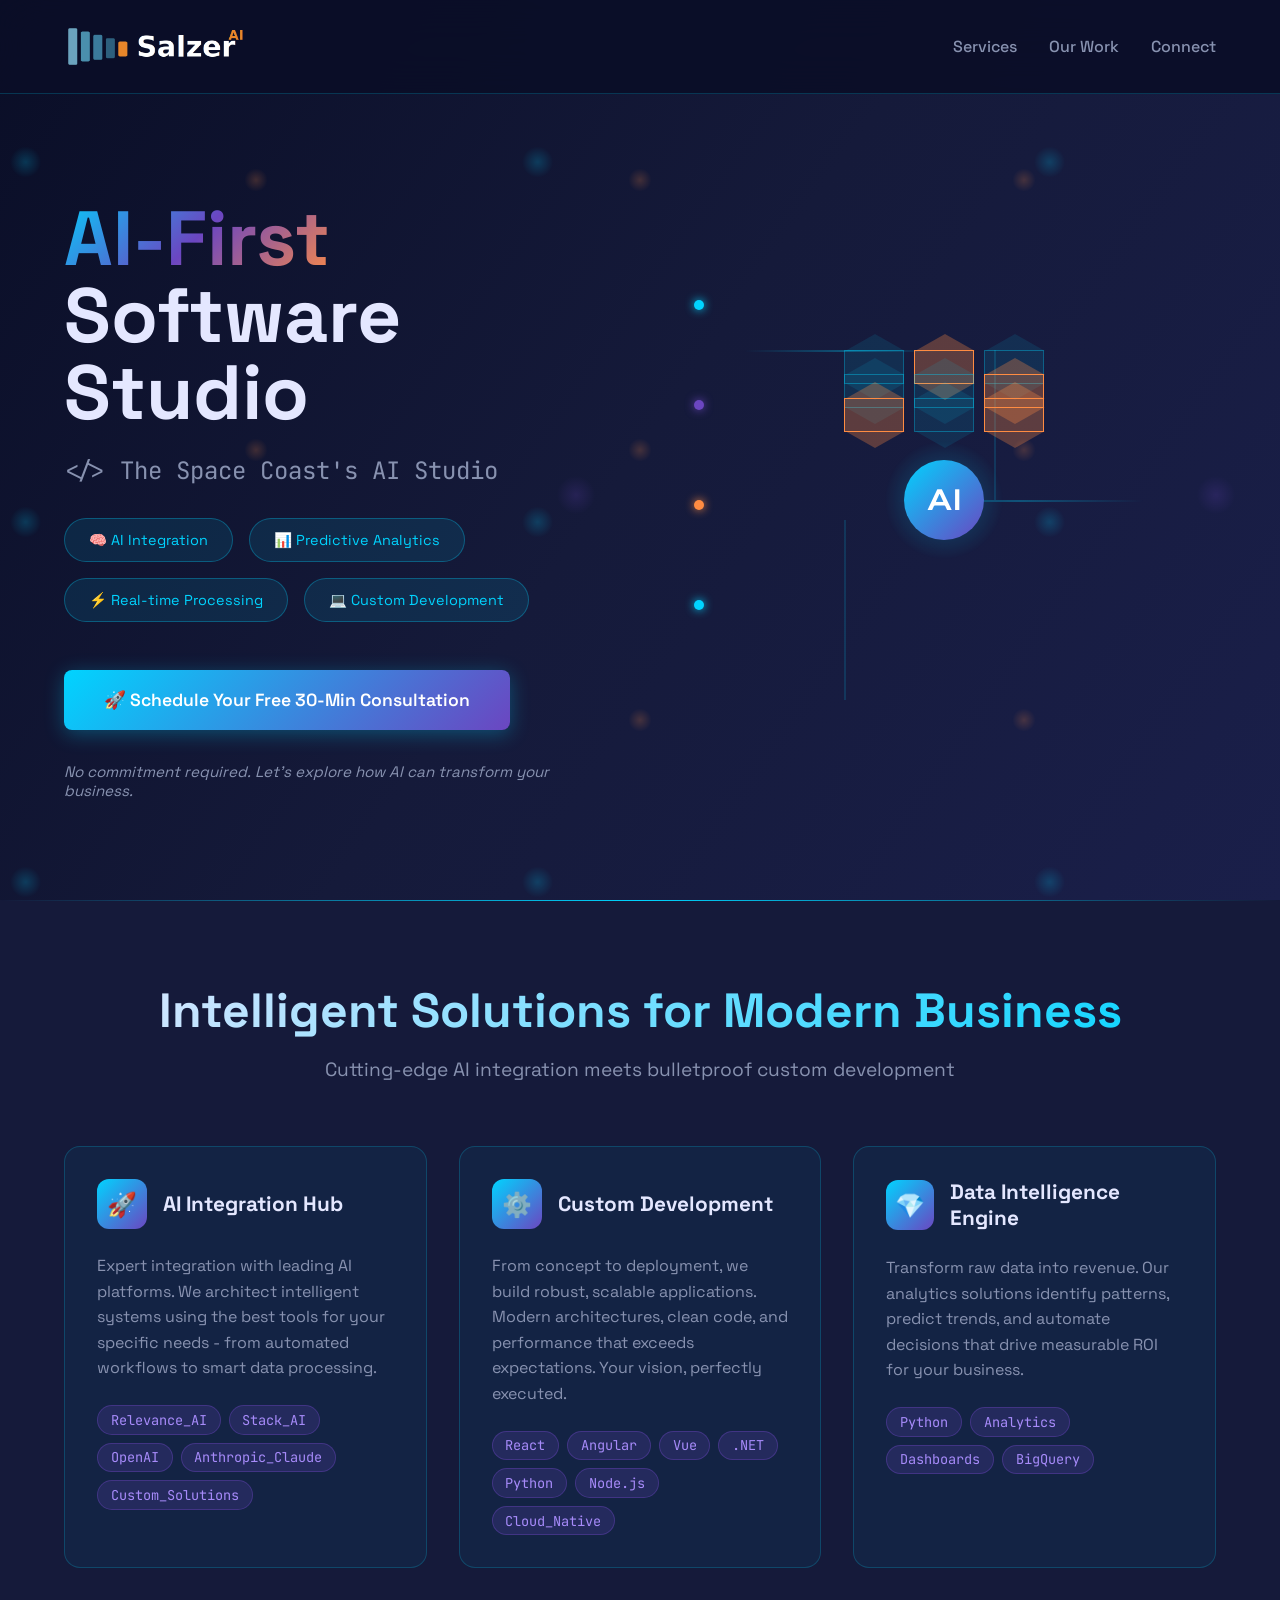
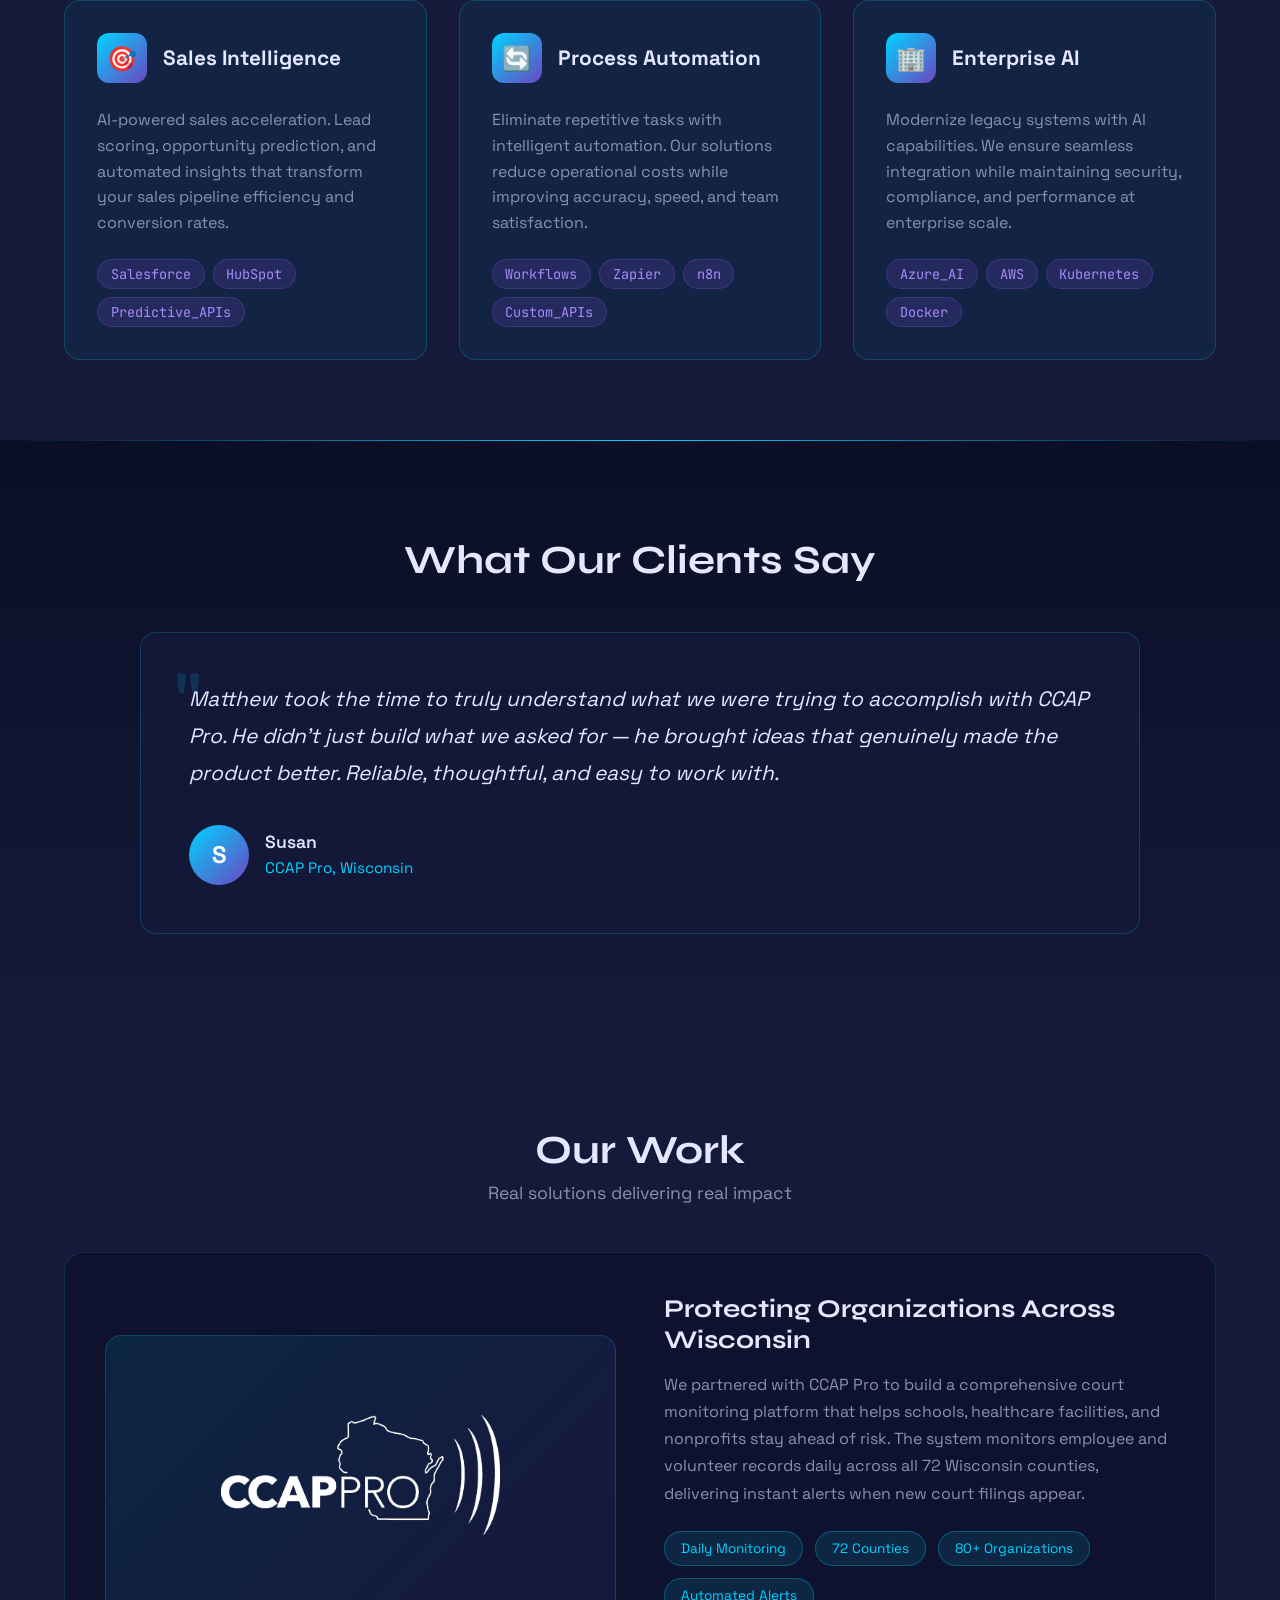
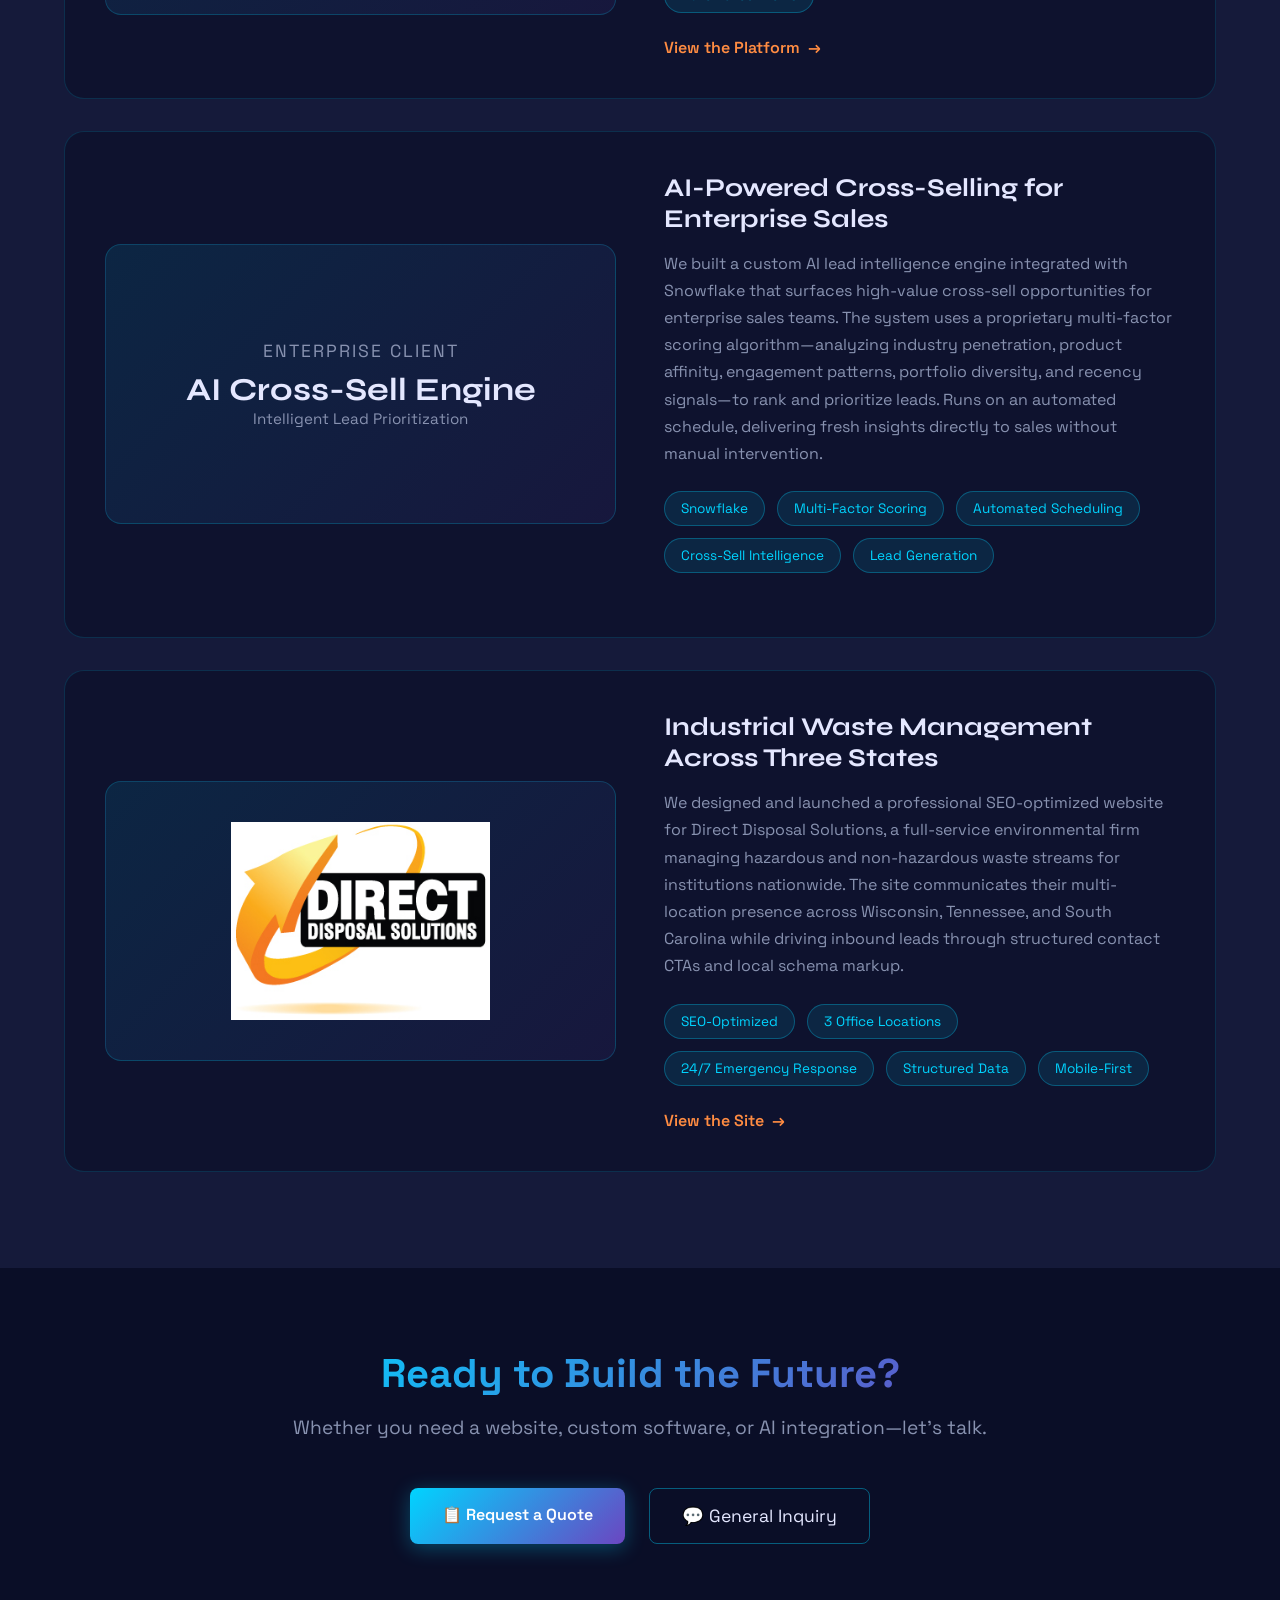
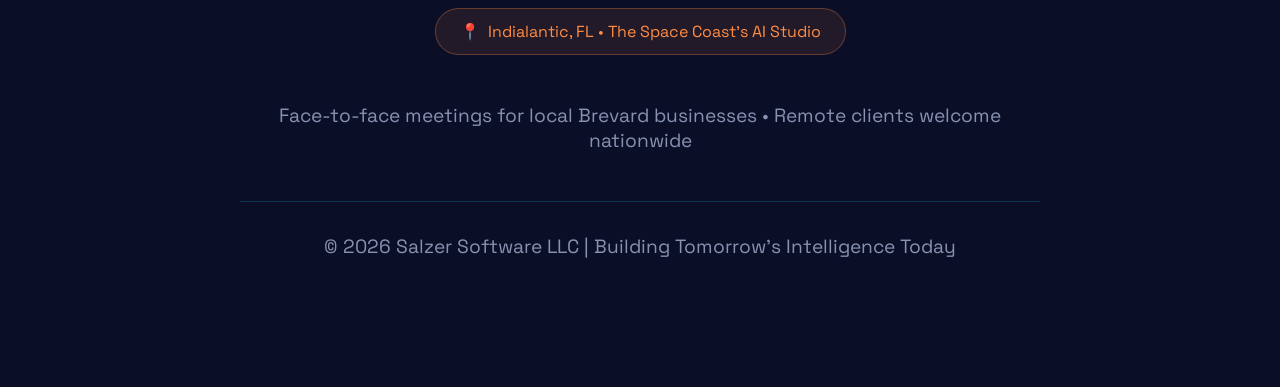
==== commit 47b5deed: "Updates for SEO optimization / Added Direct Disposal Solutions" ====
--- a/index.html
+++ b/index.html
@@ -3,7 +3,7 @@
 <head>
     <meta charset="UTF-8">
     <meta name="viewport" content="width=device-width, initial-scale=1.0">
-    <title>AI Software Development Space Coast Florida | Custom AI, Web Design & Integrations | Salzer Software</title>
+    <title>Salzer Software | AI Development & Consulting — Melbourne, FL</title>
 
     <!-- Standard favicon -->
     <link rel="icon" type="image/x-icon" href="icons/favicon.ico">
@@ -17,24 +17,26 @@
     <link rel="icon" type="image/png" sizes="192x192" href="icons/favicon-192.png">
 
     <!-- SEO Meta Tags -->
-    <meta name="description" content="AI software development in Melbourne & Brevard County, FL. Custom software, AI integration, and web design for local businesses. Free consultation. The Space Coast's AI Studio.">
+    <meta name="theme-color" content="#0a0e27">
+    <meta name="description" content="AI software development, custom integrations & web design for Brevard County businesses. Space Coast-based studio. Free 30-min consultation.">
     <meta name="keywords" content="AI software development, Space Coast AI, Brevard software development, AI integration, custom software Florida, web design Florida, Indialantic, Melbourne FL, automation solutions, data analytics, AI consulting">
     <meta name="author" content="Salzer Software">
     <meta name="robots" content="index, follow">
 
     <!-- Open Graph Meta Tags -->
-    <meta property="og:title" content="Salzer Software - The Space Coast's AI Studio">
-    <meta property="og:description" content="AI software development, web design, and custom integrations. Based in Indialantic, FL. Face-to-face meetings for Brevard businesses, remote clients welcome nationwide.">
+    <meta property="og:title" content="Salzer Software — The Space Coast's AI Studio">
+    <meta property="og:description" content="AI software development, custom integrations & web design for Brevard County businesses. Space Coast-based studio. Free 30-min consultation.">
     <meta property="og:type" content="website">
     <meta property="og:url" content="https://salzersoftware.com">
-    <!--<meta property="og:image" content="https://salzersoftware.com/og-image.png">-->
+    <meta property="og:image" content="https://salzersoftware.com/img/logo/salzer-ai-logo-white-bg-solid-cropped-transparent.png">
+    <meta property="og:locale" content="en_US">
     <meta property="og:site_name" content="Salzer Software">
 
     <!-- Twitter Card Meta Tags -->
     <meta name="twitter:card" content="summary_large_image">
-    <meta name="twitter:title" content="Salzer Software - The Space Coast's AI Studio">
-    <meta name="twitter:description" content="AI software development, web design & integrations. Based in Indialantic, FL. Serving Brevard and nationwide.">
-    <!--<meta name="twitter:image" content="https://salzersoftware.com/twitter-image.png">-->
+    <meta name="twitter:title" content="Salzer Software — The Space Coast's AI Studio">
+    <meta name="twitter:description" content="AI software development, custom integrations & web design for Brevard County businesses. Free 30-min consultation.">
+    <meta name="twitter:image" content="https://salzersoftware.com/img/logo/salzer-ai-logo-white-bg-solid-cropped-transparent.png">
 
     <!-- Canonical URL -->
     <link rel="canonical" href="https://salzersoftware.com">
@@ -45,15 +47,24 @@
             "@context": "https://schema.org",
             "@type": "ProfessionalService",
             "name": "Salzer Software",
-            "description": "The Space Coast's AI Studio. AI software development, web design, and custom integrations.",
+            "description": "AI software development, custom integrations, and web design for Brevard County businesses. The Space Coast's AI Studio, based in Indialantic, FL.",
             "url": "https://salzersoftware.com",
+            "logo": "https://salzersoftware.com/img/logo/salzer-ai-logo-white-bg-solid-cropped-transparent.png",
+            "image": "https://salzersoftware.com/img/logo/salzer-ai-logo-white-bg-solid-cropped-transparent.png",
             "email": "hello@salzersoftware.com",
-            "telephone": "262-225-8355",
+            "priceRange": "$$",
+            "slogan": "The Space Coast's AI Studio",
             "address": {
                 "@type": "PostalAddress",
                 "addressLocality": "Indialantic",
                 "addressRegion": "FL",
+                "postalCode": "32903",
                 "addressCountry": "US"
+            },
+            "geo": {
+                "@type": "GeoCoordinates",
+                "latitude": "28.0853",
+                "longitude": "-80.5653"
             },
             "areaServed": [
                 {
@@ -97,14 +108,25 @@
                     "name": "United States"
                 }
             ],
-            "serviceType": ["AI Software Development", "Web Design", "Custom Software Development", "AI Integration", "Data Analytics"],
-            "slogan": "The Space Coast's AI Studio"
+            "serviceType": [
+                "AI Software Development",
+                "AI Integration",
+                "Custom Software Development",
+                "Web Design",
+                "Data Analytics",
+                "Process Automation",
+                "Sales Intelligence",
+                "Enterprise AI Consulting"
+            ]
         }
     </script>
 
+    <!-- Google Fonts — preconnect for render performance -->
+    <link rel="preconnect" href="https://fonts.googleapis.com">
+    <link rel="preconnect" href="https://fonts.gstatic.com" crossorigin>
+    <link rel="stylesheet" href="https://fonts.googleapis.com/css2?family=Syne:wght@400;600;700;800&family=Space+Grotesk:wght@400;500;700&family=JetBrains+Mono:wght@400;600&display=swap">
+
     <style>
-        @import url('https://fonts.googleapis.com/css2?family=Syne:wght@400;600;700;800&family=Space+Grotesk:wght@400;500;700&family=JetBrains+Mono:wght@400;600&display=swap');
-
         :root {
             --neon-blue: #00d4ff;
             --deep-purple: #6b46c1;
@@ -1320,7 +1342,7 @@
             <a href="#" class="logo-evolution">
                 <img src="img/logo/salzer-ai-logo-dark-bg-cropped-transparent.png" alt="Salzer AI - Custom Software and AI Development Indialantic Florida" style="height: 45px; width: auto;">
             </a>
-            <button class="mobile-menu-toggle" id="mobileMenuToggle">
+            <button class="mobile-menu-toggle" id="mobileMenuToggle" aria-label="Toggle navigation menu" aria-expanded="false" aria-controls="navMenu">
                 <span></span>
                 <span></span>
                 <span></span>
@@ -1332,6 +1354,8 @@
             </ul>
         </div>
     </nav>
+
+    <main>
 
     <!-- Hero Section with Abstract Visual -->
     <section class="hero">
@@ -1556,7 +1580,7 @@
                         <span class="highlight-tag">80+ Organizations</span>
                         <span class="highlight-tag">Automated Alerts</span>
                     </div>
-                    <a href="https://ccapalert.com" target="_blank" class="case-study-link">
+                    <a href="https://ccappro.com" target="_blank" class="case-study-link">
                         View the Platform <span>→</span>
                     </a>
                 </div>
@@ -1583,32 +1607,67 @@
                 </div>
             </div>
 
+            <div class="case-study-card" style="margin-top: 2rem;">
+                <div class="case-study-visual">
+                    <img src="img/client/direct-disposal-solutions-logo.jpg" alt="Direct Disposal Solutions — Industrial Waste Management" style="max-width: 260px; height: auto;">
+                </div>
+                <div class="case-study-content">
+                    <h3>Industrial Waste Management Across Three States</h3>
+                    <p>
+                        We designed and launched a professional SEO-optimized website for Direct Disposal Solutions, a full-service environmental firm managing hazardous and non-hazardous waste streams for institutions nationwide. The site communicates their multi-location presence across Wisconsin, Tennessee, and South Carolina while driving inbound leads through structured contact CTAs and local schema markup.
+                    </p>
+                    <div class="case-study-highlights">
+                        <span class="highlight-tag">SEO-Optimized</span>
+                        <span class="highlight-tag">3 Office Locations</span>
+                        <span class="highlight-tag">24/7 Emergency Response</span>
+                        <span class="highlight-tag">Structured Data</span>
+                        <span class="highlight-tag">Mobile-First</span>
+                    </div>
+                    <a href="https://directdisposalsolutions.com" target="_blank" class="case-study-link">
+                        View the Site <span>→</span>
+                    </a>
+                </div>
+            </div>
+
         </div>
     </section>
 
-    <!-- Contact Section -->
-    <section class="contact" id="contact">
+    </main>
+
+    <!-- Footer / Contact -->
+    <footer class="contact" id="contact">
         <div class="contact-content">
             <h2>Ready to Build the Future?</h2>
             <p>Whether you need a website, custom software, or AI integration—let's talk.</p>
 
-            <div class="contact-links">
-                <a href="mailto:hello@salzersoftware.com" class="contact-link">
-                    <span>📧</span> hello@salzersoftware.com
+            <div class="contact-links" style="justify-content: center; gap: 1.5rem; margin-bottom: 2rem; flex-wrap: wrap;">
+                <a href="mailto:hello@salzersoftware.com?subject=Project%20Quote%20Request&body=Hi%20Matthew%2C%0A%0AI%27d%20like%20to%20discuss%20a%20potential%20project.%0A%0ACompany%3A%0AProject%20Overview%3A%0ATimeline%3A" class="btn-consultation" style="margin-bottom: 0; font-size: 1rem; padding: 1rem 2rem;">
+                    📋 Request a Quote
+                </a>
+                <a href="mailto:hello@salzersoftware.com?subject=General%20Inquiry" class="contact-link" style="border: 1px solid rgba(0,212,255,0.4); padding: 1rem 2rem; border-radius: 8px; transition: all 0.3s ease;">
+                    💬 General Inquiry
                 </a>
             </div>
 
             <div class="location-badge">
                 <span>📍</span> Indialantic, FL • The Space Coast's AI Studio
             </div>
-            
+
             <p class="local-note">Face-to-face meetings for local Brevard businesses • Remote clients welcome nationwide</p>
 
             <div class="footer-tagline">
-                <p>© <span id="copyright-year"></span> Salzer Software | Building Tomorrow's Intelligence Today</p>
+                <p>© <span id="copyright-year"></span> Salzer Software LLC | Building Tomorrow's Intelligence Today</p>
             </div>
         </div>
-    </section>
+    </footer>
+
+    <noscript>
+        <style>
+            .hero-visual { display: none; }
+            .bg-animation::before { animation: none; opacity: 0.1; }
+            .hexagon.active { background: rgba(255,140,66,0.3); border-color: #ff8c42; }
+        </style>
+    </noscript>
 
     <script>
         // Dynamic copyright year
@@ -1619,7 +1678,8 @@
         const navMenu = document.getElementById('navMenu');
 
         mobileMenuToggle.addEventListener('click', () => {
-            navMenu.classList.toggle('active');
+            const expanded = navMenu.classList.toggle('active');
+            mobileMenuToggle.setAttribute('aria-expanded', expanded);
         });
 
         // Close mobile menu when clicking a link
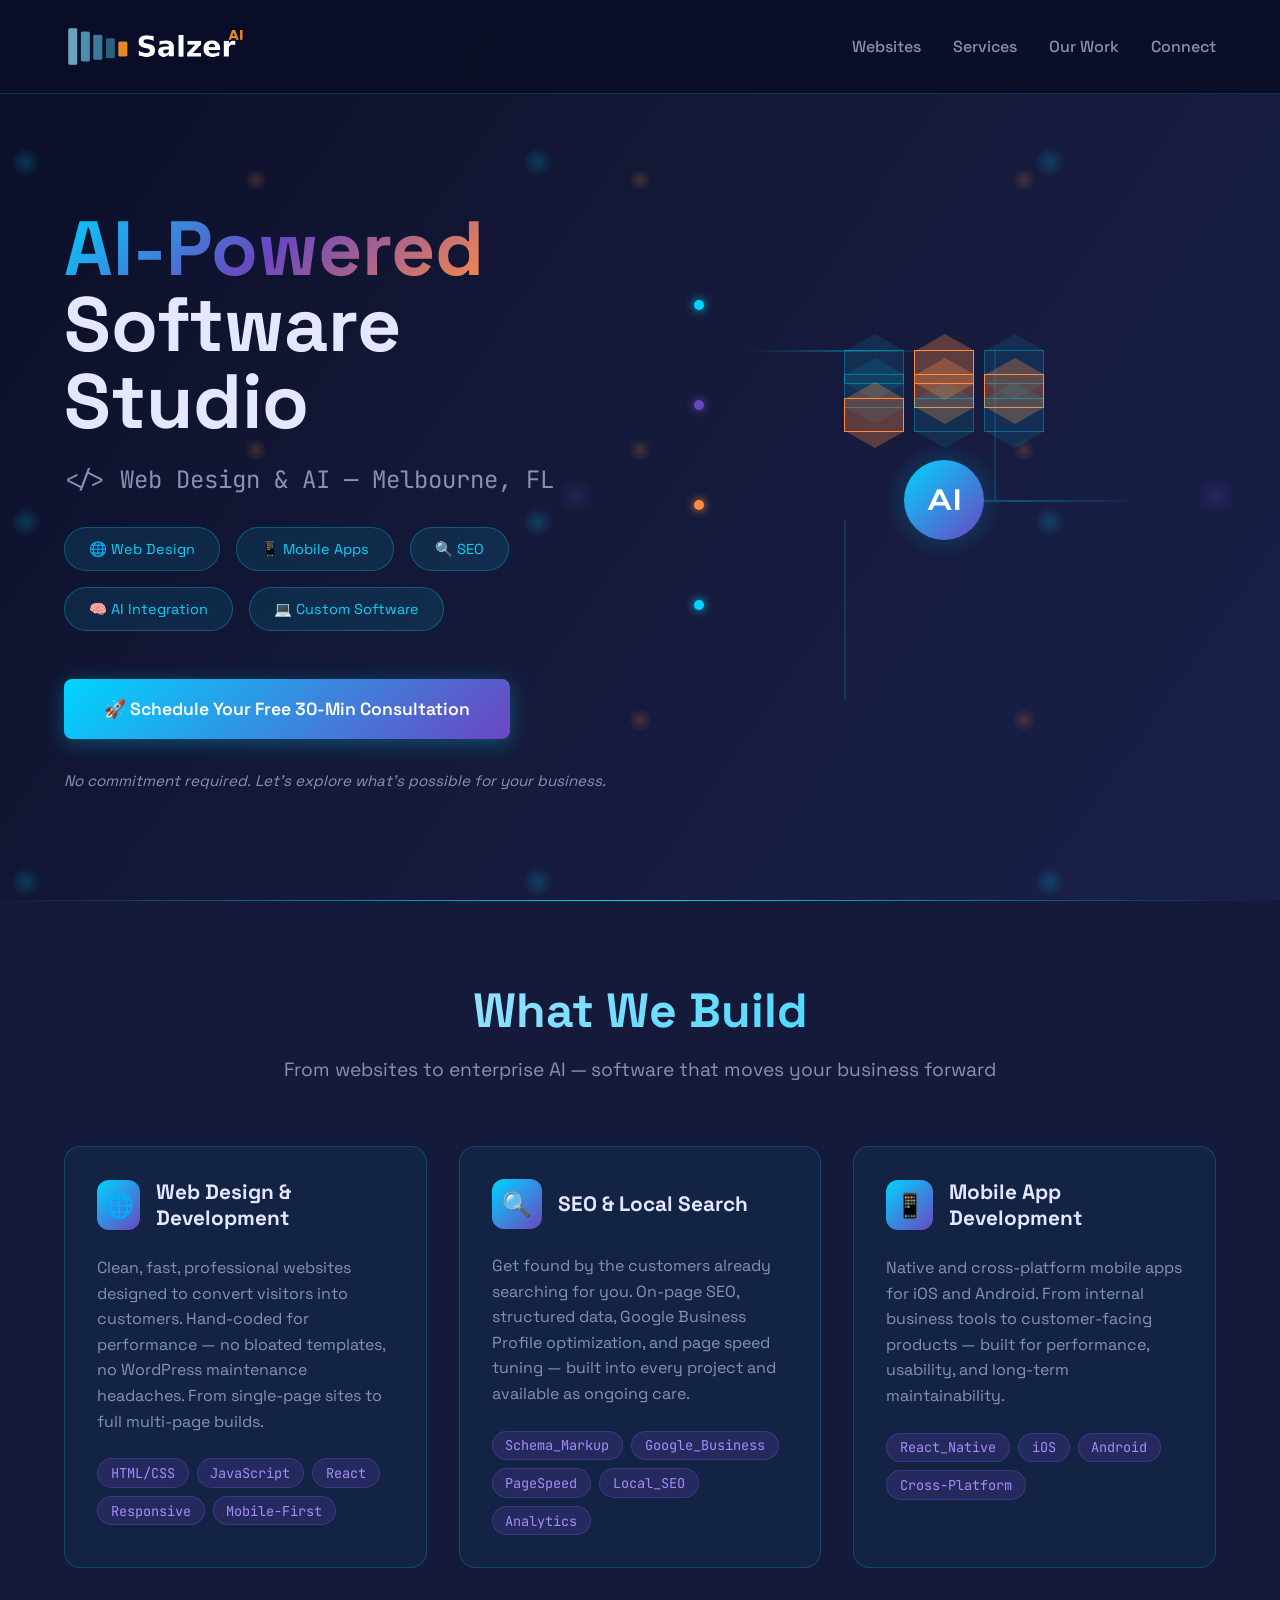
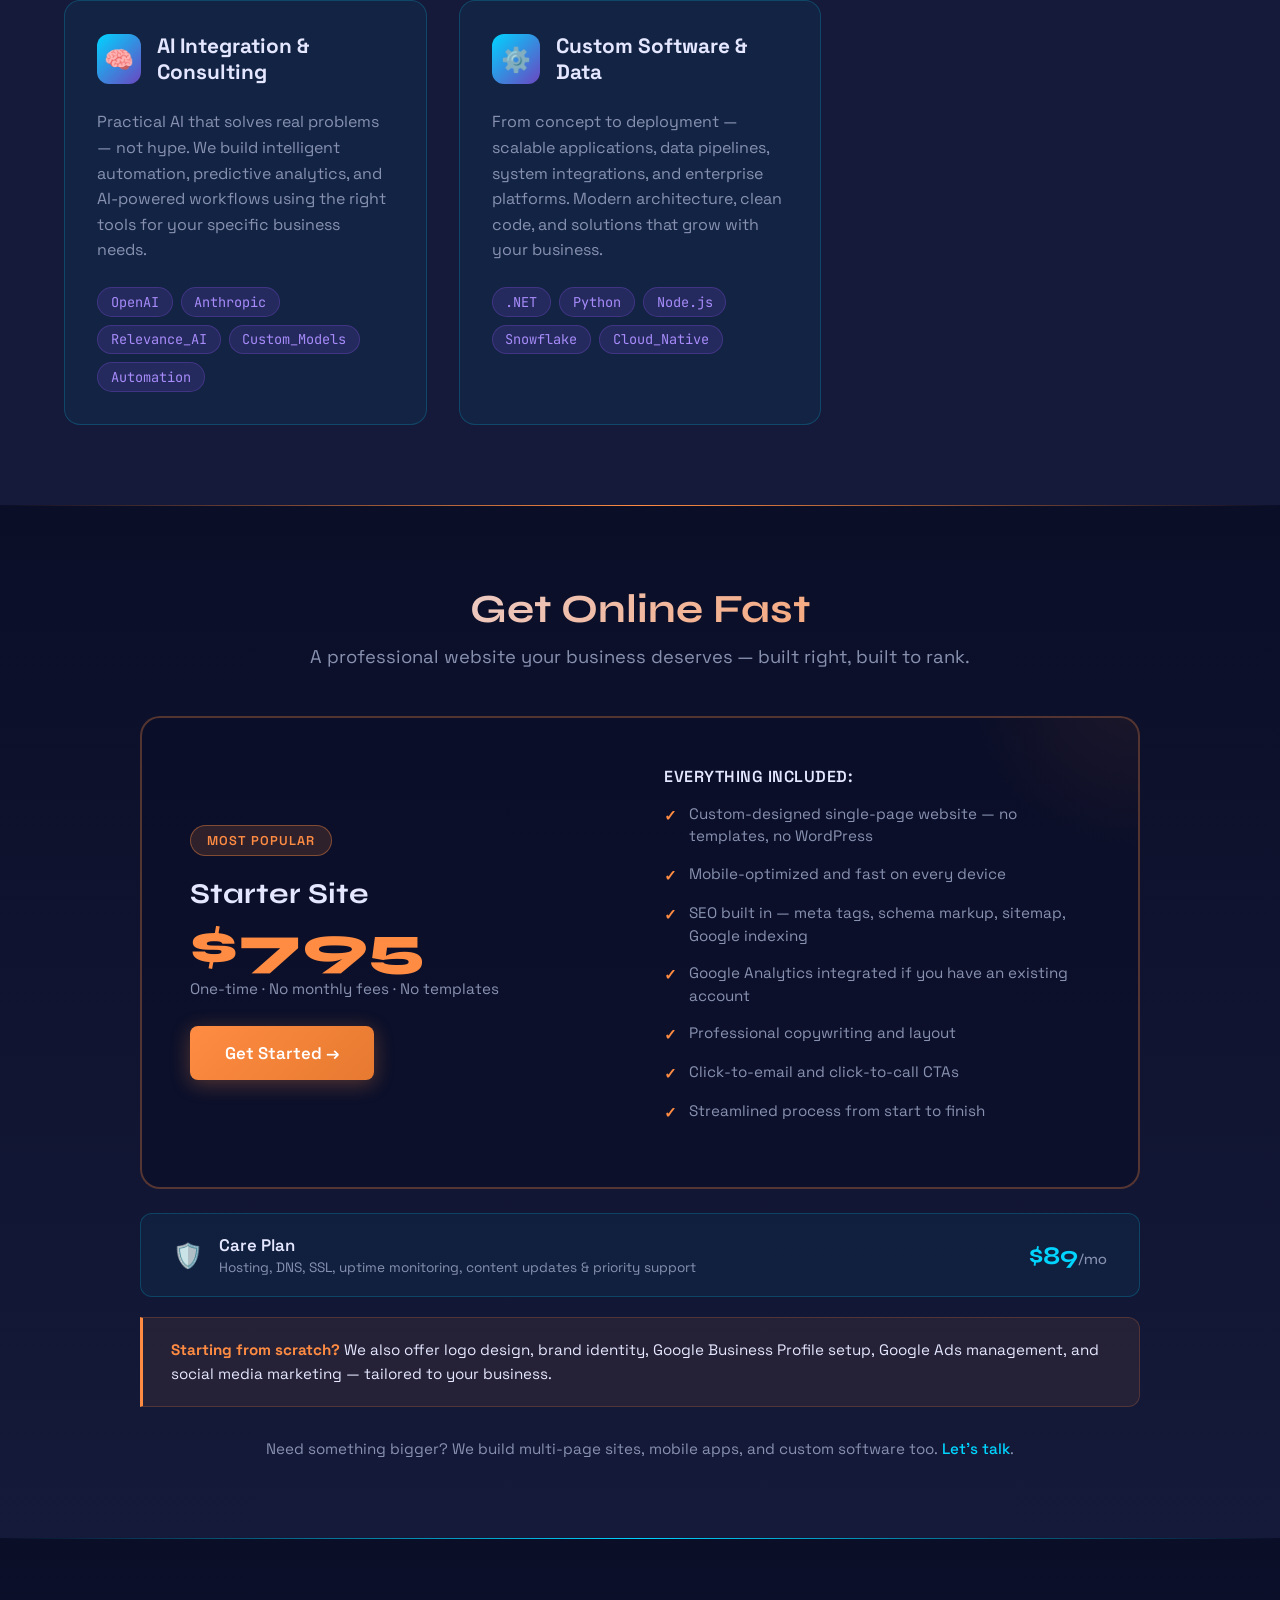
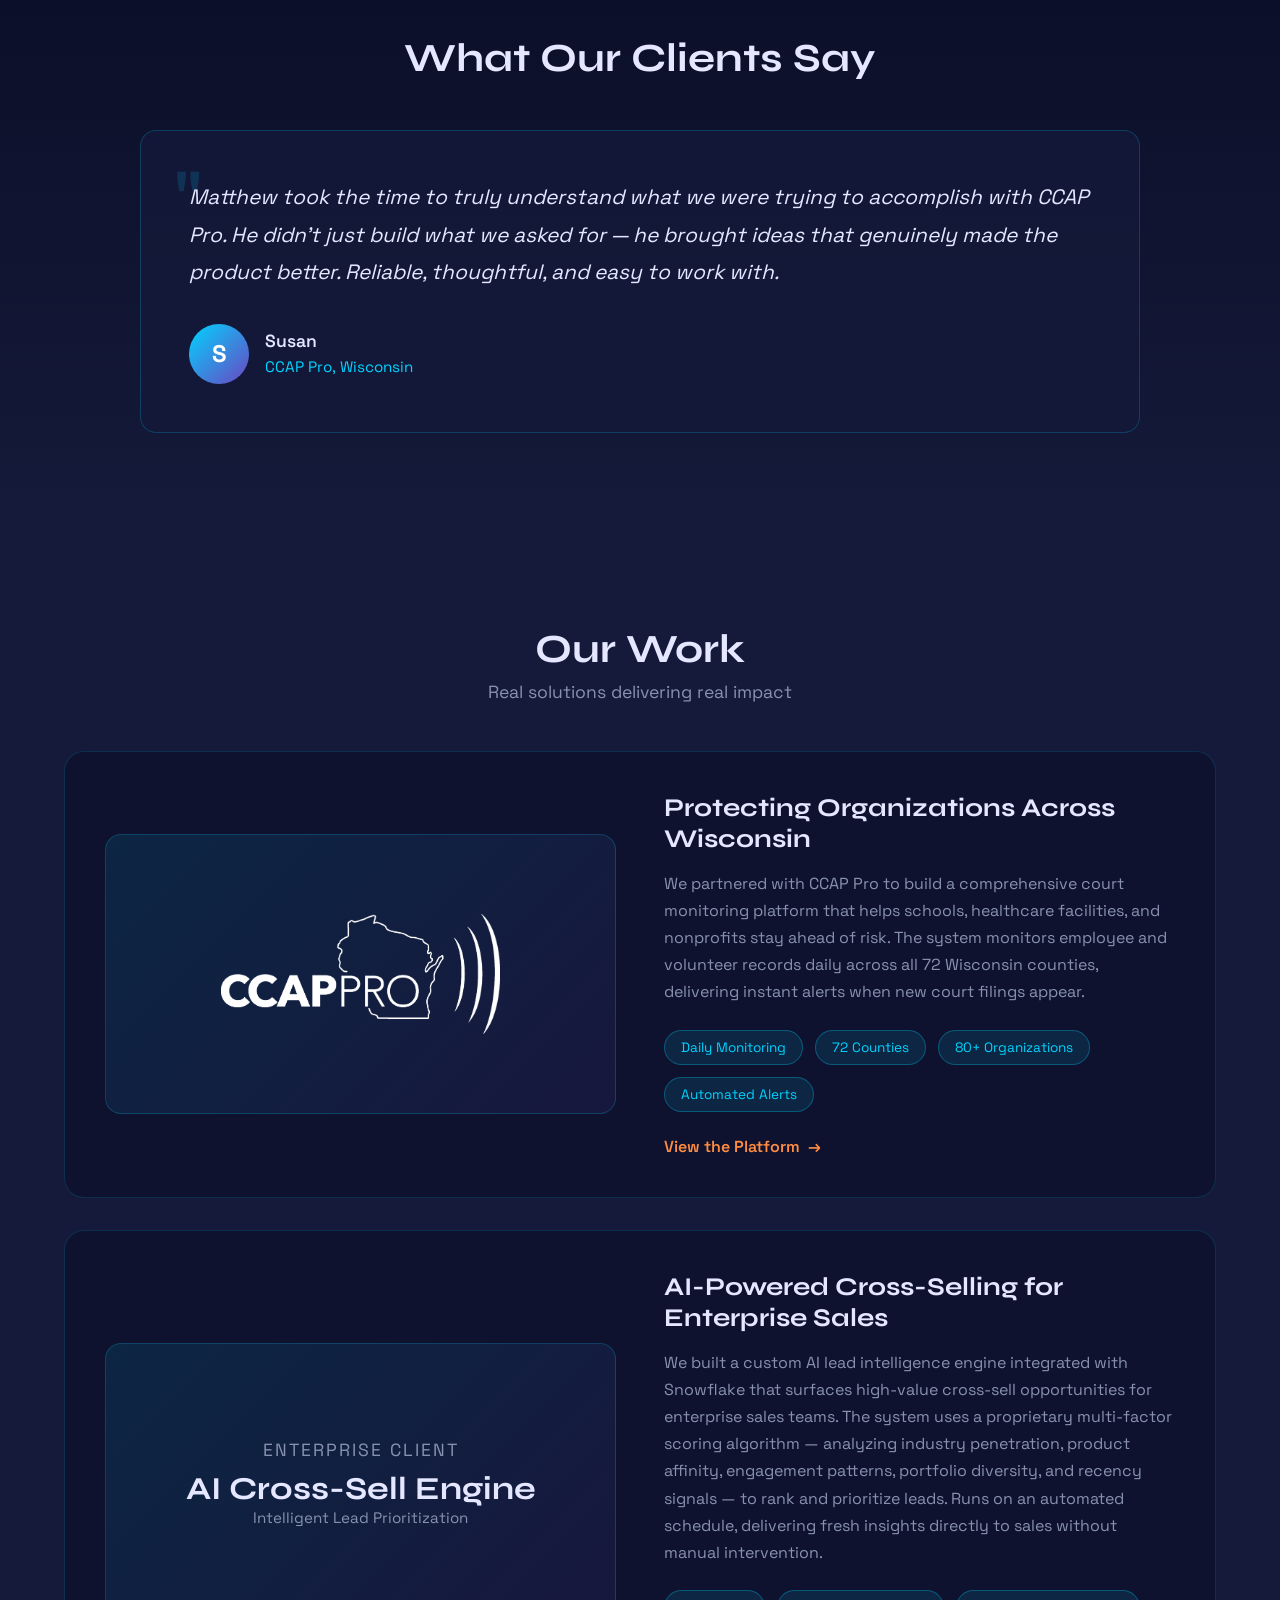
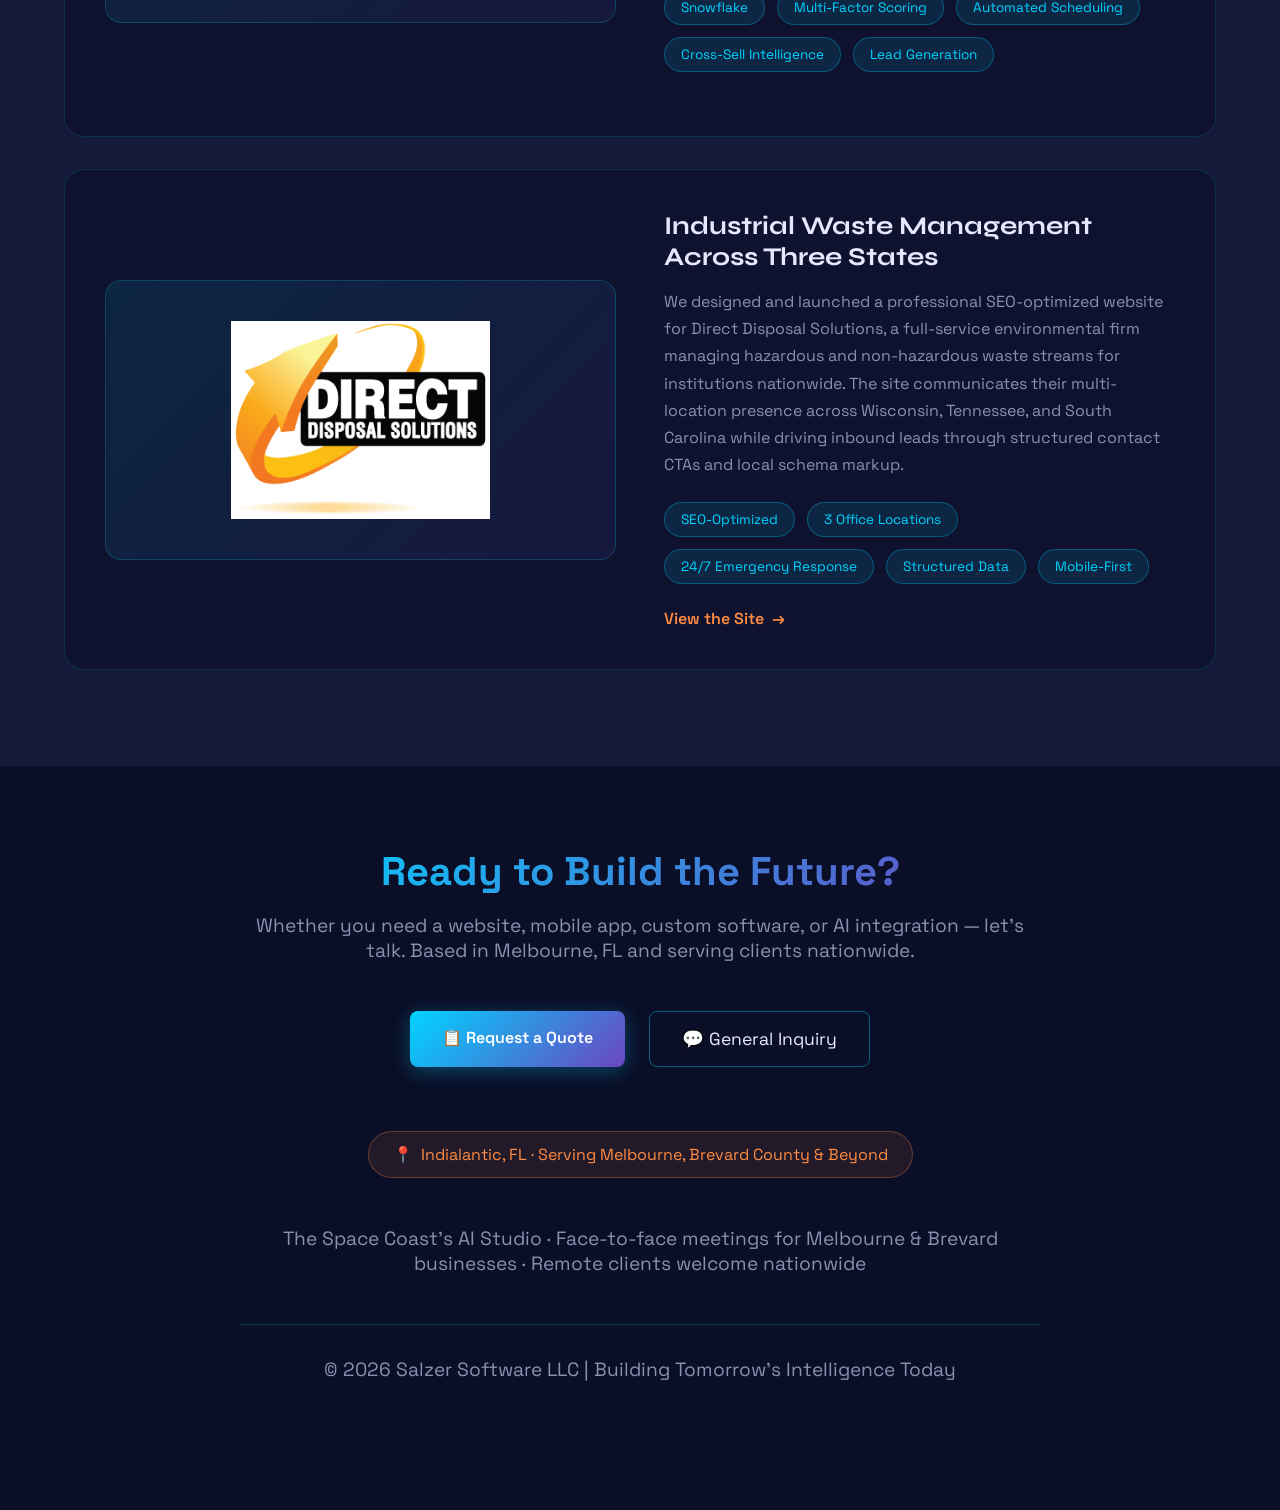
==== commit ffc896eb: "Product offering updates, SEO updates, etc." ====
--- a/index.html
+++ b/index.html
@@ -1,9 +1,9 @@
-﻿<!DOCTYPE html>
+<!DOCTYPE html>
 <html lang="en">
 <head>
     <meta charset="UTF-8">
     <meta name="viewport" content="width=device-width, initial-scale=1.0">
-    <title>Salzer Software | AI Development & Consulting — Melbourne, FL</title>
+    <title>Salzer Software | Web Design & AI — Melbourne, FL</title>
 
     <!-- Standard favicon -->
     <link rel="icon" type="image/x-icon" href="icons/favicon.ico">
@@ -18,14 +18,14 @@
 
     <!-- SEO Meta Tags -->
     <meta name="theme-color" content="#0a0e27">
-    <meta name="description" content="AI software development, custom integrations & web design for Brevard County businesses. Space Coast-based studio. Free 30-min consultation.">
-    <meta name="keywords" content="AI software development, Space Coast AI, Brevard software development, AI integration, custom software Florida, web design Florida, Indialantic, Melbourne FL, automation solutions, data analytics, AI consulting">
+    <meta name="description" content="Melbourne, FL web design, SEO, mobile apps & AI development. Professional websites from $795 for Space Coast & Brevard County businesses. Free consultation.">
+    <meta name="keywords" content="web design Melbourne FL, SEO Brevard County, mobile app development, AI software development, Space Coast web design, website design Florida, Indialantic, custom software, AI consulting, small business website">
     <meta name="author" content="Salzer Software">
     <meta name="robots" content="index, follow">
 
     <!-- Open Graph Meta Tags -->
     <meta property="og:title" content="Salzer Software — The Space Coast's AI Studio">
-    <meta property="og:description" content="AI software development, custom integrations & web design for Brevard County businesses. Space Coast-based studio. Free 30-min consultation.">
+    <meta property="og:description" content="Melbourne, FL web design, SEO, mobile apps & AI development. Professional websites from $795 for Space Coast & Brevard County businesses.">
     <meta property="og:type" content="website">
     <meta property="og:url" content="https://salzersoftware.com">
     <meta property="og:image" content="https://salzersoftware.com/img/logo/salzer-ai-logo-white-bg-solid-cropped-transparent.png">
@@ -35,7 +35,7 @@
     <!-- Twitter Card Meta Tags -->
     <meta name="twitter:card" content="summary_large_image">
     <meta name="twitter:title" content="Salzer Software — The Space Coast's AI Studio">
-    <meta name="twitter:description" content="AI software development, custom integrations & web design for Brevard County businesses. Free 30-min consultation.">
+    <meta name="twitter:description" content="Melbourne, FL web design, SEO, mobile apps & AI development. Professional websites from $795 for Space Coast businesses.">
     <meta name="twitter:image" content="https://salzersoftware.com/img/logo/salzer-ai-logo-white-bg-solid-cropped-transparent.png">
 
     <!-- Canonical URL -->
@@ -47,7 +47,7 @@
             "@context": "https://schema.org",
             "@type": "ProfessionalService",
             "name": "Salzer Software",
-            "description": "AI software development, custom integrations, and web design for Brevard County businesses. The Space Coast's AI Studio, based in Indialantic, FL.",
+            "description": "Web design, SEO optimization, mobile app development, AI integration, and custom software for Brevard County businesses and clients nationwide. The Space Coast's AI Studio, based in Indialantic, FL.",
             "url": "https://salzersoftware.com",
             "logo": "https://salzersoftware.com/img/logo/salzer-ai-logo-white-bg-solid-cropped-transparent.png",
             "image": "https://salzersoftware.com/img/logo/salzer-ai-logo-white-bg-solid-cropped-transparent.png",
@@ -109,13 +109,15 @@
                 }
             ],
             "serviceType": [
+                "Web Design",
+                "Website Development",
+                "SEO Optimization",
+                "Mobile App Development",
                 "AI Software Development",
                 "AI Integration",
                 "Custom Software Development",
-                "Web Design",
                 "Data Analytics",
                 "Process Automation",
-                "Sales Intelligence",
                 "Enterprise AI Consulting"
             ]
         }
@@ -181,17 +183,9 @@
             }
 
         @keyframes float {
-            0%, 100% {
-                transform: translate(0, 0) rotate(0deg);
-            }
-
-            33% {
-                transform: translate(-20px, -30px) rotate(120deg);
-            }
-
-            66% {
-                transform: translate(20px, 20px) rotate(240deg);
-            }
+            0%, 100% { transform: translate(0, 0) rotate(0deg); }
+            33% { transform: translate(-20px, -30px) rotate(120deg); }
+            66% { transform: translate(20px, 20px) rotate(240deg); }
         }
 
         /* Navigation */
@@ -220,72 +214,6 @@
             text-decoration: none;
             color: var(--text-light);
         }
-
-        .logo-bars {
-            display: flex;
-            gap: 5px;
-            align-items: flex-end;
-        }
-
-        .logo-bar {
-            width: 10px;
-            border-radius: 2px;
-            transition: all 0.3s ease;
-        }
-
-            .logo-bar:nth-child(1) {
-                height: 36px;
-                background: var(--primary-blue);
-            }
-
-            .logo-bar:nth-child(2) {
-                height: 32px;
-                background: var(--secondary-blue);
-            }
-
-            .logo-bar:nth-child(3) {
-                height: 28px;
-                background: var(--light-blue);
-            }
-
-            .logo-bar:nth-child(4) {
-                height: 24px;
-                background: var(--lighter-blue);
-            }
-
-            .logo-bar:nth-child(5) {
-                height: 20px;
-                background: var(--electric-orange);
-                animation: pulse-bar 2s ease-in-out infinite;
-            }
-
-        @keyframes pulse-bar {
-            0%, 100% {
-                transform: scaleY(1);
-                box-shadow: 0 0 0 rgba(255, 140, 66, 0.4);
-            }
-
-            50% {
-                transform: scaleY(1.3);
-                box-shadow: 0 0 15px rgba(255, 140, 66, 0.6);
-            }
-        }
-
-        .logo-text {
-            font-family: 'Syne', sans-serif;
-            font-size: 1.8rem;
-            font-weight: 700;
-            letter-spacing: -0.5px;
-            color: var(--text-light);
-        }
-
-            .logo-text .ai-tag {
-                color: var(--electric-orange);
-                font-size: 0.75rem;
-                vertical-align: super;
-                font-weight: 600;
-                letter-spacing: 1px;
-            }
 
         .nav-menu {
             display: flex;
@@ -339,7 +267,7 @@
                 transition: all 0.3s ease;
             }
 
-        /* Hero Section with Visual */
+        /* Hero Section */
         .hero {
             min-height: 100vh;
             display: flex;
@@ -363,7 +291,6 @@
             font-weight: 700;
             line-height: 1;
             margin-bottom: 1.5rem;
-            position: relative;
         }
 
         .gradient-text {
@@ -375,13 +302,8 @@
         }
 
         @keyframes gradientShift {
-            0%, 100% {
-                filter: hue-rotate(0deg);
-            }
-
-            50% {
-                filter: hue-rotate(30deg);
-            }
+            0%, 100% { filter: hue-rotate(0deg); }
+            50% { filter: hue-rotate(30deg); }
         }
 
         .hero-content .tagline {
@@ -434,7 +356,6 @@
             border-radius: 8px;
             font-weight: 600;
             font-size: 1.1rem;
-            position: relative;
             transition: all 0.3s ease;
             box-shadow: 0 4px 20px rgba(0, 212, 255, 0.3);
             margin-bottom: 2rem;
@@ -451,7 +372,7 @@
             font-style: italic;
         }
 
-        /* Hero Visual - Abstract Data Flow */
+        /* Hero Visual */
         .hero-visual {
             position: relative;
             height: 500px;
@@ -467,7 +388,6 @@
             max-width: 500px;
         }
 
-        /* Circuit Board Pattern */
         .circuit-board {
             position: absolute;
             width: 100%;
@@ -481,49 +401,16 @@
             animation: pulse-line 3s ease-in-out infinite;
         }
 
-            .circuit-line:nth-child(1) {
-                width: 200px;
-                height: 2px;
-                top: 20%;
-                left: 10%;
-                animation-delay: 0s;
-            }
-
-            .circuit-line:nth-child(2) {
-                width: 2px;
-                height: 150px;
-                top: 20%;
-                left: 60%;
-                animation-delay: 0.5s;
-            }
-
-            .circuit-line:nth-child(3) {
-                width: 250px;
-                height: 2px;
-                top: 50%;
-                right: 10%;
-                animation-delay: 1s;
-            }
-
-            .circuit-line:nth-child(4) {
-                width: 2px;
-                height: 180px;
-                bottom: 10%;
-                left: 30%;
-                animation-delay: 1.5s;
-            }
+            .circuit-line:nth-child(1) { width: 200px; height: 2px; top: 20%; left: 10%; animation-delay: 0s; }
+            .circuit-line:nth-child(2) { width: 2px; height: 150px; top: 20%; left: 60%; animation-delay: 0.5s; }
+            .circuit-line:nth-child(3) { width: 250px; height: 2px; top: 50%; right: 10%; animation-delay: 1s; }
+            .circuit-line:nth-child(4) { width: 2px; height: 180px; bottom: 10%; left: 30%; animation-delay: 1.5s; }
 
         @keyframes pulse-line {
-            0%, 100% {
-                opacity: 0.3;
-            }
-
-            50% {
-                opacity: 0.8;
-            }
-        }
-
-        /* Central Hexagon Grid */
+            0%, 100% { opacity: 0.3; }
+            50% { opacity: 0.8; }
+        }
+
         .hex-grid {
             position: absolute;
             top: 50%;
@@ -549,8 +436,7 @@
             transition: all 0.3s ease;
         }
 
-            .hexagon:before,
-            .hexagon:after {
+            .hexagon:before, .hexagon:after {
                 content: "";
                 position: absolute;
                 width: 0;
@@ -558,15 +444,8 @@
                 border-right: 30px solid transparent;
             }
 
-            .hexagon:before {
-                bottom: 100%;
-                border-bottom: 17px solid rgba(0, 212, 255, 0.1);
-            }
-
-            .hexagon:after {
-                top: 100%;
-                border-top: 17px solid rgba(0, 212, 255, 0.1);
-            }
+            .hexagon:before { bottom: 100%; border-bottom: 17px solid rgba(0, 212, 255, 0.1); }
+            .hexagon:after { top: 100%; border-top: 17px solid rgba(0, 212, 255, 0.1); }
 
             .hexagon.active {
                 background: rgba(255, 140, 66, 0.3);
@@ -574,27 +453,14 @@
                 animation: hex-pulse 2s ease-in-out infinite;
             }
 
-                .hexagon.active:before {
-                    border-bottom-color: rgba(255, 140, 66, 0.3);
-                }
-
-                .hexagon.active:after {
-                    border-top-color: rgba(255, 140, 66, 0.3);
-                }
+                .hexagon.active:before { border-bottom-color: rgba(255, 140, 66, 0.3); }
+                .hexagon.active:after { border-top-color: rgba(255, 140, 66, 0.3); }
 
         @keyframes hex-pulse {
-            0%, 100% {
-                transform: scale(1);
-                box-shadow: 0 0 0 rgba(255, 140, 66, 0.4);
-            }
-
-            50% {
-                transform: scale(1.1);
-                box-shadow: 0 0 20px rgba(255, 140, 66, 0.6);
-            }
-        }
-
-        /* Data Points */
+            0%, 100% { transform: scale(1); box-shadow: 0 0 0 rgba(255, 140, 66, 0.4); }
+            50% { transform: scale(1.1); box-shadow: 0 0 20px rgba(255, 140, 66, 0.6); }
+        }
+
         .data-stream {
             position: absolute;
             width: 100%;
@@ -611,51 +477,18 @@
             animation: data-flow 8s linear infinite;
         }
 
-            .data-node:nth-child(1) {
-                top: 10%;
-                animation-delay: 0s;
-            }
-
-            .data-node:nth-child(2) {
-                top: 30%;
-                animation-delay: 2s;
-                background: var(--deep-purple);
-                box-shadow: 0 0 10px var(--deep-purple);
-            }
-
-            .data-node:nth-child(3) {
-                top: 50%;
-                animation-delay: 4s;
-                background: var(--electric-orange);
-                box-shadow: 0 0 10px var(--electric-orange);
-            }
-
-            .data-node:nth-child(4) {
-                top: 70%;
-                animation-delay: 6s;
-            }
+            .data-node:nth-child(1) { top: 10%; animation-delay: 0s; }
+            .data-node:nth-child(2) { top: 30%; animation-delay: 2s; background: var(--deep-purple); box-shadow: 0 0 10px var(--deep-purple); }
+            .data-node:nth-child(3) { top: 50%; animation-delay: 4s; background: var(--electric-orange); box-shadow: 0 0 10px var(--electric-orange); }
+            .data-node:nth-child(4) { top: 70%; animation-delay: 6s; }
 
         @keyframes data-flow {
-            0% {
-                left: -10px;
-                opacity: 0;
-            }
-
-            10% {
-                opacity: 1;
-            }
-
-            90% {
-                opacity: 1;
-            }
-
-            100% {
-                left: calc(100% + 10px);
-                opacity: 0;
-            }
-        }
-
-        /* Central Processing Core */
+            0% { left: -10px; opacity: 0; }
+            10% { opacity: 1; }
+            90% { opacity: 1; }
+            100% { left: calc(100% + 10px); opacity: 0; }
+        }
+
         .processing-core {
             position: absolute;
             top: 50%;
@@ -686,18 +519,257 @@
         }
 
         @keyframes core-pulse {
-            0%, 100% {
-                transform: translate(-50%, -50%) scale(1);
-                box-shadow: 0 0 30px rgba(0, 212, 255, 0.3);
-            }
-
-            50% {
-                transform: translate(-50%, -50%) scale(1.05);
-                box-shadow: 0 0 50px rgba(0, 212, 255, 0.5);
-            }
-        }
-
-        /* Services Section */
+            0%, 100% { transform: translate(-50%, -50%) scale(1); box-shadow: 0 0 30px rgba(0, 212, 255, 0.3); }
+            50% { transform: translate(-50%, -50%) scale(1.05); box-shadow: 0 0 50px rgba(0, 212, 255, 0.5); }
+        }
+
+        /* ===================== */
+        /* PRICING / QUICK-WIN   */
+        /* ===================== */
+        .pricing-section {
+            padding: 5rem 5%;
+            background: linear-gradient(180deg, var(--dark-bg) 0%, var(--mid-bg) 100%);
+            position: relative;
+        }
+
+        .pricing-section::before {
+            content: '';
+            position: absolute;
+            top: 0;
+            left: 0;
+            right: 0;
+            height: 1px;
+            background: linear-gradient(90deg, transparent, var(--electric-orange), transparent);
+        }
+
+        .pricing-container {
+            max-width: 1000px;
+            margin: 0 auto;
+        }
+
+        .pricing-header {
+            text-align: center;
+            margin-bottom: 3rem;
+        }
+
+        .pricing-header h2 {
+            font-family: 'Syne', sans-serif;
+            font-size: 2.5rem;
+            font-weight: 700;
+            margin-bottom: 0.75rem;
+            background: linear-gradient(135deg, var(--text-light), var(--electric-orange));
+            -webkit-background-clip: text;
+            -webkit-text-fill-color: transparent;
+            background-clip: text;
+        }
+
+        .pricing-header p {
+            color: var(--text-dim);
+            font-size: 1.15rem;
+        }
+
+        .pricing-card {
+            background: rgba(10, 14, 39, 0.6);
+            border: 2px solid rgba(255, 140, 66, 0.3);
+            border-radius: 20px;
+            padding: 3rem;
+            display: grid;
+            grid-template-columns: 1fr 1fr;
+            gap: 3rem;
+            align-items: center;
+            position: relative;
+            overflow: hidden;
+        }
+
+        .pricing-card::before {
+            content: '';
+            position: absolute;
+            top: -50%;
+            right: -20%;
+            width: 400px;
+            height: 400px;
+            background: radial-gradient(circle, rgba(255, 140, 66, 0.08) 0%, transparent 60%);
+            pointer-events: none;
+        }
+
+        .pricing-left {
+            position: relative;
+            z-index: 1;
+        }
+
+        .pricing-label {
+            display: inline-block;
+            padding: 0.4rem 1rem;
+            background: rgba(255, 140, 66, 0.15);
+            border: 1px solid rgba(255, 140, 66, 0.4);
+            border-radius: 20px;
+            font-size: 0.8rem;
+            color: var(--electric-orange);
+            font-weight: 600;
+            text-transform: uppercase;
+            letter-spacing: 1px;
+            margin-bottom: 1.25rem;
+        }
+
+        .pricing-name {
+            font-family: 'Syne', sans-serif;
+            font-size: 1.8rem;
+            font-weight: 700;
+            color: var(--text-light);
+            margin-bottom: 0.5rem;
+        }
+
+        .pricing-price {
+            font-family: 'Syne', sans-serif;
+            font-size: 3.5rem;
+            font-weight: 800;
+            color: var(--electric-orange);
+            margin-bottom: 0.25rem;
+            line-height: 1;
+        }
+
+        .pricing-price-note {
+            color: var(--text-dim);
+            font-size: 0.95rem;
+            margin-bottom: 1.75rem;
+        }
+
+        .pricing-cta {
+            display: inline-block;
+            padding: 1rem 2.2rem;
+            background: linear-gradient(135deg, var(--electric-orange), #e67a30);
+            color: white;
+            text-decoration: none;
+            border-radius: 8px;
+            font-weight: 600;
+            font-size: 1.05rem;
+            transition: all 0.3s ease;
+            box-shadow: 0 4px 20px rgba(255, 140, 66, 0.3);
+        }
+
+        .pricing-cta:hover {
+            transform: translateY(-2px);
+            box-shadow: 0 8px 30px rgba(255, 140, 66, 0.5);
+        }
+
+        .pricing-right {
+            position: relative;
+            z-index: 1;
+        }
+
+        .pricing-includes-title {
+            font-size: 1rem;
+            font-weight: 600;
+            color: var(--text-light);
+            margin-bottom: 1rem;
+            text-transform: uppercase;
+            letter-spacing: 0.5px;
+        }
+
+        .pricing-feature {
+            display: flex;
+            align-items: flex-start;
+            gap: 0.75rem;
+            margin-bottom: 0.9rem;
+            color: var(--text-dim);
+            font-size: 0.95rem;
+            line-height: 1.5;
+        }
+
+        .pricing-feature .check {
+            color: var(--electric-orange);
+            font-weight: 700;
+            flex-shrink: 0;
+            margin-top: 2px;
+        }
+
+        .pricing-more {
+            text-align: center;
+            margin-top: 2rem;
+            color: var(--text-dim);
+            font-size: 0.95rem;
+        }
+
+        .pricing-more a {
+            color: var(--neon-blue);
+            text-decoration: none;
+            font-weight: 500;
+        }
+
+        .pricing-more a:hover {
+            text-decoration: underline;
+        }
+
+        .care-plan-addon {
+            display: flex;
+            align-items: center;
+            justify-content: space-between;
+            margin-top: 1.5rem;
+            padding: 1.25rem 2rem;
+            background: rgba(0, 212, 255, 0.05);
+            border: 1px solid rgba(0, 212, 255, 0.2);
+            border-radius: 12px;
+        }
+
+        .care-plan-left {
+            display: flex;
+            align-items: center;
+            gap: 1rem;
+        }
+
+        .care-plan-icon {
+            font-size: 1.5rem;
+        }
+
+        .care-plan-name {
+            font-weight: 600;
+            color: var(--text-light);
+            font-size: 1.05rem;
+            margin-bottom: 0.15rem;
+        }
+
+        .care-plan-desc {
+            color: var(--text-dim);
+            font-size: 0.85rem;
+        }
+
+        .care-plan-price {
+            font-family: 'Syne', sans-serif;
+            font-size: 1.6rem;
+            font-weight: 700;
+            color: var(--neon-blue);
+            white-space: nowrap;
+        }
+
+        .care-plan-price span {
+            font-size: 0.9rem;
+            font-weight: 500;
+            color: var(--text-dim);
+        }
+
+        .pricing-addons-note {
+            margin-top: 1.25rem;
+            padding: 1.25rem 1.75rem;
+            border-left: 3px solid var(--electric-orange);
+            background: rgba(255, 140, 66, 0.08);
+            border-radius: 0 12px 12px 0;
+            border: 1px solid rgba(255, 140, 66, 0.2);
+            border-left: 3px solid var(--electric-orange);
+        }
+
+        .pricing-addons-note p {
+            color: var(--text-light);
+            font-size: 0.95rem;
+            line-height: 1.6;
+        }
+
+        .pricing-addons-note strong {
+            color: var(--electric-orange);
+        }
+
+        /* ===================== */
+        /* SERVICES              */
+        /* ===================== */
         .services {
             padding: 5rem 5%;
             background: var(--mid-bg);
@@ -818,73 +890,7 @@
             font-family: 'JetBrains Mono', monospace;
         }
 
-        /* Why Choose Section (Replacing Stats) */
-        .why-choose {
-            padding: 5rem 5%;
-            background: linear-gradient(135deg, var(--dark-bg), var(--mid-bg));
-        }
-
-        .why-choose-container {
-            max-width: 1200px;
-            margin: 0 auto;
-            text-align: center;
-        }
-
-        .why-choose-title {
-            font-size: 2.5rem;
-            margin-bottom: 1rem;
-            color: var(--text-light);
-            background: linear-gradient(135deg, var(--text-light), var(--neon-blue));
-            -webkit-background-clip: text;
-            -webkit-text-fill-color: transparent;
-            background-clip: text;
-        }
-
-        .why-choose-subtitle {
-            font-size: 1.2rem;
-            color: var(--text-dim);
-            margin-bottom: 3rem;
-        }
-
-        .why-grid {
-            display: grid;
-            grid-template-columns: repeat(auto-fit, minmax(280px, 1fr));
-            gap: 2rem;
-        }
-
-        .why-card {
-            padding: 2rem;
-            background: rgba(0, 212, 255, 0.05);
-            border: 1px solid rgba(0, 212, 255, 0.2);
-            border-radius: 12px;
-            transition: all 0.3s ease;
-        }
-
-            .why-card:hover {
-                transform: translateY(-5px);
-                background: rgba(0, 212, 255, 0.1);
-                box-shadow: 0 10px 30px rgba(0, 212, 255, 0.2);
-            }
-
-        .why-icon {
-            font-size: 2.5rem;
-            margin-bottom: 1rem;
-        }
-
-        .why-title {
-            font-size: 1.3rem;
-            color: var(--text-light);
-            margin-bottom: 0.5rem;
-            font-weight: 600;
-        }
-
-        .why-desc {
-            color: var(--text-dim);
-            font-size: 0.95rem;
-            line-height: 1.6;
-        }
-
-        /* Testimonial & Case Study Section */
+        /* Testimonial Section */
         .testimonial-section {
             padding: 6rem 5%;
             background: linear-gradient(180deg, var(--dark-bg) 0%, var(--mid-bg) 100%);
@@ -1033,18 +1039,6 @@
             border: 1px solid rgba(0, 212, 255, 0.2);
         }
 
-        .case-study-logo {
-            font-family: 'Syne', sans-serif;
-            font-size: 2.5rem;
-            font-weight: 800;
-            color: var(--text-light);
-            margin-bottom: 1rem;
-        }
-
-        .case-study-logo span {
-            color: var(--neon-blue);
-        }
-
         .case-study-tagline {
             color: var(--text-dim);
             font-size: 0.95rem;
@@ -1096,32 +1090,12 @@
             color: #ffab70;
         }
 
+        .case-study-link:hover span {
+            transform: translateX(4px);
+        }
+
         .case-study-link span {
             transition: transform 0.3s ease;
-        }
-
-        .case-study-link:hover span {
-            transform: translateX(4px);
-        }
-
-        .case-study-icon {
-            font-size: 3.5rem;
-            margin-bottom: 0.5rem;
-        }
-
-        @media (max-width: 768px) {
-            .case-study-card {
-                grid-template-columns: 1fr;
-                gap: 2rem;
-            }
-
-            .testimonial-quote {
-                font-size: 1.1rem;
-            }
-
-            .testimonial-card {
-                padding: 2rem;
-            }
         }
 
         /* Contact Section */
@@ -1154,8 +1128,9 @@
         .contact-links {
             display: flex;
             justify-content: center;
-            gap: 3rem;
+            gap: 1.5rem;
             flex-wrap: wrap;
+            margin-bottom: 2rem;
         }
 
         .contact-link {
@@ -1166,6 +1141,9 @@
             text-decoration: none;
             font-size: 1.1rem;
             transition: all 0.3s ease;
+            border: 1px solid rgba(0,212,255,0.4);
+            padding: 1rem 2rem;
+            border-radius: 8px;
         }
 
             .contact-link:hover {
@@ -1199,9 +1177,8 @@
             margin-top: 1rem;
         }
 
-        /* Responsive Styles */
+        /* Responsive */
         @media (max-width: 768px) {
-            /* Hide mobile menu by default */
             .nav-menu {
                 position: fixed;
                 top: 70px;
@@ -1213,123 +1190,65 @@
                 transition: right 0.3s ease;
             }
 
-                .nav-menu.active {
-                    right: 0;
-                }
-
-            .mobile-menu-toggle {
-                display: flex;
-            }
-
-            /* Hero adjustments for mobile */
-            .hero {
-                padding-top: 80px;
-                min-height: auto;
-            }
-
-            .hero-grid {
+                .nav-menu.active { right: 0; }
+
+            .mobile-menu-toggle { display: flex; }
+
+            .hero { padding-top: 80px; min-height: auto; }
+
+            .hero-grid { grid-template-columns: 1fr; gap: 2rem; }
+
+            .hero-visual { display: none; }
+
+            .hero-content h1 { font-size: clamp(2.5rem, 8vw, 3.5rem); }
+            .hero-content .tagline { font-size: 1.2rem; }
+
+            .feature-pills { justify-content: center; }
+
+            .btn-consultation { width: 100%; text-align: center; }
+
+            .service-grid { grid-template-columns: 1fr; }
+
+            .pricing-card {
                 grid-template-columns: 1fr;
                 gap: 2rem;
-            }
-
-            /* Hide the visual hero on mobile */
-            .hero-visual {
-                display: none;
-            }
-
-            .hero-content h1 {
-                font-size: clamp(2.5rem, 8vw, 3.5rem);
-            }
-
-            .hero-content .tagline {
-                font-size: 1.2rem;
-            }
-
-            .feature-pills {
-                justify-content: center;
-            }
-
-            .btn-consultation {
-                width: 100%;
+                padding: 2rem;
+            }
+
+            .pricing-price { font-size: 2.8rem; }
+
+            .pricing-cta { width: 100%; text-align: center; }
+
+            .care-plan-addon {
+                flex-direction: column;
                 text-align: center;
-            }
-
-            /* Service grid adjustments */
-            .service-grid {
-                grid-template-columns: 1fr;
-            }
-
-            /* Why choose grid adjustments */
-            .why-grid {
-                grid-template-columns: 1fr;
-            }
-
-            /* Contact section adjustments */
-            .contact-links {
+                gap: 1rem;
+            }
+
+            .care-plan-left {
                 flex-direction: column;
-                gap: 1rem;
-            }
-
-            /* Logo adjustments */
-            .logo-bar {
-                width: 8px;
-            }
-
-                .logo-bar:nth-child(1) {
-                    height: 28px;
-                }
-
-                .logo-bar:nth-child(2) {
-                    height: 24px;
-                }
-
-                .logo-bar:nth-child(3) {
-                    height: 20px;
-                }
-
-                .logo-bar:nth-child(4) {
-                    height: 16px;
-                }
-
-                .logo-bar:nth-child(5) {
-                    height: 12px;
-                }
-
-            .logo-text {
-                font-size: 1.5rem;
-            }
-
-            /* Section padding adjustments */
-            .services, .why-choose, .contact {
-                padding: 3rem 5%;
-            }
-
-            .section-title h2 {
-                font-size: 2rem;
-            }
-
-            .why-choose-title {
-                font-size: 2rem;
-            }
+                text-align: center;
+            }
+
+            .case-study-card { grid-template-columns: 1fr; gap: 2rem; }
+
+            .testimonial-quote { font-size: 1.1rem; }
+            .testimonial-card { padding: 2rem; }
+
+            .contact-links { flex-direction: column; gap: 1rem; }
+
+            .logo-text { font-size: 1.5rem; }
+
+            .services, .pricing-section, .contact { padding: 3rem 5%; }
+
+            .section-title h2 { font-size: 2rem; }
+            .pricing-header h2 { font-size: 2rem; }
         }
 
         @media (max-width: 480px) {
-            .hero-content h1 {
-                font-size: 2rem;
-            }
-
-            .pill {
-                padding: 0.5rem 1rem;
-                font-size: 0.85rem;
-            }
-
-            .logo-bars {
-                gap: 3px;
-            }
-
-            .logo-text {
-                font-size: 1.3rem;
-            }
+            .hero-content h1 { font-size: 2rem; }
+
+            .pill { padding: 0.5rem 1rem; font-size: 0.85rem; }
         }
     </style>
 </head>
@@ -1340,7 +1259,7 @@
     <nav>
         <div class="nav-container">
             <a href="#" class="logo-evolution">
-                <img src="img/logo/salzer-ai-logo-dark-bg-cropped-transparent.png" alt="Salzer AI - Custom Software and AI Development Indialantic Florida" style="height: 45px; width: auto;">
+                <img src="img/logo/salzer-ai-logo-dark-bg-cropped-transparent.png" alt="Salzer AI - Web Design, AI & Custom Software, Indialantic Florida" style="height: 45px; width: auto;">
             </a>
             <button class="mobile-menu-toggle" id="mobileMenuToggle" aria-label="Toggle navigation menu" aria-expanded="false" aria-controls="navMenu">
                 <span></span>
@@ -1348,6 +1267,7 @@
                 <span></span>
             </button>
             <ul class="nav-menu" id="navMenu">
+                <li><a href="#pricing">Websites</a></li>
                 <li><a href="#services">Services</a></li>
                 <li><a href="#work">Our Work</a></li>
                 <li><a href="#contact">Connect</a></li>
@@ -1357,41 +1277,39 @@
 
     <main>
 
-    <!-- Hero Section with Abstract Visual -->
+    <!-- Hero Section -->
     <section class="hero">
         <div class="hero-grid">
             <div class="hero-content">
                 <h1>
-                    <span class="gradient-text">AI-First</span><br>
+                    <span class="gradient-text">AI-Powered</span><br>
                     Software Studio
                 </h1>
-                <p class="tagline">&lt;/&gt; The Space Coast's AI Studio</p>
+                <p class="tagline">&lt;/&gt; Web Design & AI — Melbourne, FL</p>
 
                 <div class="feature-pills">
+                    <div class="pill">🌐 Web Design</div>
+                    <div class="pill">📱 Mobile Apps</div>
+                    <div class="pill">🔍 SEO</div>
                     <div class="pill">🧠 AI Integration</div>
-                    <div class="pill">📊 Predictive Analytics</div>
-                    <div class="pill">⚡ Real-time Processing</div>
-                    <div class="pill">💻 Custom Development</div>
-                </div>
-
-                <a href="mailto:hello@salzersoftware.com?subject=Free%20AI%20Consultation%20Request&body=Hi%20Salzer%20Software%2C%0A%0AI'm%20interested%20in%20learning%20how%20AI%20integration%20can%20help%20my%20business.%20I'd%20like%20to%20schedule%20a%20free%2030-minute%20consultation%20to%20discuss%3A%0A%0A-%20My%20current%20challenges%3A%20%5BBriefly%20describe%5D%0A-%20Goals%20for%20AI%20implementation%3A%20%5BWhat%20you%20hope%20to%20achieve%5D%0A-%20Timeline%3A%20%5BWhen%20you're%20looking%20to%20implement%5D%0A%0AMy%20availability%20for%20a%20call%3A%0A%5BSuggest%20a%20few%20times%20that%20work%20for%20you%5D%0A%0AThank%20you!%0A%0AName%3A%0ACompany%3A%0APhone%3A" class="btn-consultation">
+                    <div class="pill">💻 Custom Software</div>
+                </div>
+
+                <a href="mailto:hello@salzersoftware.com?subject=Free%20Consultation%20Request&body=Hi%20Salzer%20Software%2C%0A%0AI'm%20interested%20in%20learning%20how%20you%20can%20help%20my%20business.%20I'd%20like%20to%20schedule%20a%20free%2030-minute%20consultation%20to%20discuss%3A%0A%0A-%20What%20I%20need%3A%20%5Bwebsite%2C%20app%2C%20AI%2C%20etc.%5D%0A-%20My%20current%20challenges%3A%20%5BBriefly%20describe%5D%0A-%20Timeline%3A%20%5BWhen%20you're%20looking%20to%20start%5D%0A%0AMy%20availability%20for%20a%20call%3A%0A%5BSuggest%20a%20few%20times%5D%0A%0AThank%20you!%0A%0AName%3A%0ACompany%3A%0APhone%3A" class="btn-consultation">
                     🚀 Schedule Your Free 30-Min Consultation
                 </a>
 
-                <p class="consultation-note">No commitment required. Let's explore how AI can transform your business.</p>
+                <p class="consultation-note">No commitment required. Let's explore what's possible for your business.</p>
             </div>
 
             <div class="hero-visual">
                 <div class="data-flow-container">
-                    <!-- Circuit Board Pattern -->
                     <div class="circuit-board">
                         <div class="circuit-line"></div>
                         <div class="circuit-line"></div>
                         <div class="circuit-line"></div>
                         <div class="circuit-line"></div>
                     </div>
-
-                    <!-- Hexagon Grid -->
                     <div class="hex-grid">
                         <div class="hex-row">
                             <div class="hexagon"></div>
@@ -1409,16 +1327,12 @@
                             <div class="hexagon"></div>
                         </div>
                     </div>
-
-                    <!-- Data Stream -->
                     <div class="data-stream">
                         <div class="data-node"></div>
                         <div class="data-node"></div>
                         <div class="data-node"></div>
                         <div class="data-node"></div>
                     </div>
-
-                    <!-- Central Core -->
                     <div class="processing-core">
                         <div class="core-inner">AI</div>
                     </div>
@@ -1430,109 +1344,164 @@
     <!-- Services Section -->
     <section class="services" id="services">
         <div class="section-title">
-            <h2>Intelligent Solutions for Modern Business</h2>
-            <p>Cutting-edge AI integration meets bulletproof custom development</p>
+            <h2>What We Build</h2>
+            <p>From websites to enterprise AI — software that moves your business forward</p>
         </div>
 
         <div class="service-grid">
             <div class="service-card">
                 <div class="service-header">
-                    <div class="service-icon">🚀</div>
-                    <h3 class="service-title">AI Integration Hub</h3>
+                    <div class="service-icon">🌐</div>
+                    <h3 class="service-title">Web Design & Development</h3>
                 </div>
                 <p class="service-desc">
-                    Expert integration with leading AI platforms. We architect intelligent systems using the best tools for your specific needs - from automated workflows to smart data processing.
+                    Clean, fast, professional websites designed to convert visitors into customers. Hand-coded for performance — no bloated templates, no WordPress maintenance headaches. From single-page sites to full multi-page builds.
                 </p>
                 <div class="tech-stack">
+                    <span class="tech">HTML/CSS</span>
+                    <span class="tech">JavaScript</span>
+                    <span class="tech">React</span>
+                    <span class="tech">Responsive</span>
+                    <span class="tech">Mobile-First</span>
+                </div>
+            </div>
+
+            <div class="service-card">
+                <div class="service-header">
+                    <div class="service-icon">🔍</div>
+                    <h3 class="service-title">SEO & Local Search</h3>
+                </div>
+                <p class="service-desc">
+                    Get found by the customers already searching for you. On-page SEO, structured data, Google Business Profile optimization, and page speed tuning — built into every project and available as ongoing care.
+                </p>
+                <div class="tech-stack">
+                    <span class="tech">Schema_Markup</span>
+                    <span class="tech">Google_Business</span>
+                    <span class="tech">PageSpeed</span>
+                    <span class="tech">Local_SEO</span>
+                    <span class="tech">Analytics</span>
+                </div>
+            </div>
+
+            <div class="service-card">
+                <div class="service-header">
+                    <div class="service-icon">📱</div>
+                    <h3 class="service-title">Mobile App Development</h3>
+                </div>
+                <p class="service-desc">
+                    Native and cross-platform mobile apps for iOS and Android. From internal business tools to customer-facing products — built for performance, usability, and long-term maintainability.
+                </p>
+                <div class="tech-stack">
+                    <span class="tech">React_Native</span>
+                    <span class="tech">iOS</span>
+                    <span class="tech">Android</span>
+                    <span class="tech">Cross-Platform</span>
+                </div>
+            </div>
+
+            <div class="service-card">
+                <div class="service-header">
+                    <div class="service-icon">🧠</div>
+                    <h3 class="service-title">AI Integration & Consulting</h3>
+                </div>
+                <p class="service-desc">
+                    Practical AI that solves real problems — not hype. We build intelligent automation, predictive analytics, and AI-powered workflows using the right tools for your specific business needs.
+                </p>
+                <div class="tech-stack">
+                    <span class="tech">OpenAI</span>
+                    <span class="tech">Anthropic</span>
                     <span class="tech">Relevance_AI</span>
-                    <span class="tech">Stack_AI</span>
-                    <span class="tech">OpenAI</span>
-                    <span class="tech">Anthropic_Claude</span>
-                    <span class="tech">Custom_Solutions</span>
+                    <span class="tech">Custom_Models</span>
+                    <span class="tech">Automation</span>
                 </div>
             </div>
 
             <div class="service-card">
                 <div class="service-header">
                     <div class="service-icon">⚙️</div>
-                    <h3 class="service-title">Custom Development</h3>
+                    <h3 class="service-title">Custom Software & Data</h3>
                 </div>
                 <p class="service-desc">
-                    From concept to deployment, we build robust, scalable applications. Modern architectures, clean code, and performance that exceeds expectations. Your vision, perfectly executed.
+                    From concept to deployment — scalable applications, data pipelines, system integrations, and enterprise platforms. Modern architecture, clean code, and solutions that grow with your business.
                 </p>
                 <div class="tech-stack">
-                    <span class="tech">React</span>
-                    <span class="tech">Angular</span>
-                    <span class="tech">Vue</span>
                     <span class="tech">.NET</span>
                     <span class="tech">Python</span>
                     <span class="tech">Node.js</span>
+                    <span class="tech">Snowflake</span>
                     <span class="tech">Cloud_Native</span>
                 </div>
             </div>
-
-            <div class="service-card">
-                <div class="service-header">
-                    <div class="service-icon">💎</div>
-                    <h3 class="service-title">Data Intelligence Engine</h3>
-                </div>
-                <p class="service-desc">
-                    Transform raw data into revenue. Our analytics solutions identify patterns, predict trends, and automate decisions that drive measurable ROI for your business.
-                </p>
-                <div class="tech-stack">
-                    <span class="tech">Python</span>
-                    <span class="tech">Analytics</span>
-                    <span class="tech">Dashboards</span>
-                    <span class="tech">BigQuery</span>
-                </div>
-            </div>
-
-            <div class="service-card">
-                <div class="service-header">
-                    <div class="service-icon">🎯</div>
-                    <h3 class="service-title">Sales Intelligence</h3>
-                </div>
-                <p class="service-desc">
-                    AI-powered sales acceleration. Lead scoring, opportunity prediction, and automated insights that transform your sales pipeline efficiency and conversion rates.
-                </p>
-                <div class="tech-stack">
-                    <span class="tech">Salesforce</span>
-                    <span class="tech">HubSpot</span>
-                    <span class="tech">Predictive_APIs</span>
-                </div>
-            </div>
-
-            <div class="service-card">
-                <div class="service-header">
-                    <div class="service-icon">🔄</div>
-                    <h3 class="service-title">Process Automation</h3>
-                </div>
-                <p class="service-desc">
-                    Eliminate repetitive tasks with intelligent automation. Our solutions reduce operational costs while improving accuracy, speed, and team satisfaction.
-                </p>
-                <div class="tech-stack">
-                    <span class="tech">Workflows</span>
-                    <span class="tech">Zapier</span>
-                    <span class="tech">n8n</span>
-                    <span class="tech">Custom_APIs</span>
-                </div>
-            </div>
-
-            <div class="service-card">
-                <div class="service-header">
-                    <div class="service-icon">🏢</div>
-                    <h3 class="service-title">Enterprise AI</h3>
-                </div>
-                <p class="service-desc">
-                    Modernize legacy systems with AI capabilities. We ensure seamless integration while maintaining security, compliance, and performance at enterprise scale.
-                </p>
-                <div class="tech-stack">
-                    <span class="tech">Azure_AI</span>
-                    <span class="tech">AWS</span>
-                    <span class="tech">Kubernetes</span>
-                    <span class="tech">Docker</span>
-                </div>
-            </div>
+        </div>
+    </section>
+
+    <!-- Pricing / Quick-Win Section -->
+    <section class="pricing-section" id="pricing">
+        <div class="pricing-container">
+            <div class="pricing-header">
+                <h2>Get Online Fast</h2>
+                <p>A professional website your business deserves — built right, built to rank.</p>
+            </div>
+
+            <div class="pricing-card">
+                <div class="pricing-left">
+                    <div class="pricing-label">Most Popular</div>
+                    <div class="pricing-name">Starter Site</div>
+                    <div class="pricing-price">$795</div>
+                    <div class="pricing-price-note">One-time · No monthly fees · No templates</div>
+                    <a href="mailto:hello@salzersoftware.com?subject=Starter%20Site%20%E2%80%93%20%24795&body=Hi%20Matthew%2C%0A%0AI'm%20interested%20in%20the%20%24795%20Starter%20Site%20for%20my%20business.%0A%0ABusiness%20Name%3A%0AWebsite%20(if%20any)%3A%0AWhat%20we%20do%3A%0A%0AThanks!" class="pricing-cta">
+                        Get Started →
+                    </a>
+                </div>
+                <div class="pricing-right">
+                    <div class="pricing-includes-title">Everything included:</div>
+                    <div class="pricing-feature">
+                        <span class="check">✓</span>
+                        <span>Custom-designed single-page website — no templates, no WordPress</span>
+                    </div>
+                    <div class="pricing-feature">
+                        <span class="check">✓</span>
+                        <span>Mobile-optimized and fast on every device</span>
+                    </div>
+                    <div class="pricing-feature">
+                        <span class="check">✓</span>
+                        <span>SEO built in — meta tags, schema markup, sitemap, Google indexing</span>
+                    </div>
+                    <div class="pricing-feature">
+                        <span class="check">✓</span>
+                        <span>Google Analytics integrated if you have an existing account</span>
+                    </div>
+                    <div class="pricing-feature">
+                        <span class="check">✓</span>
+                        <span>Professional copywriting and layout</span>
+                    </div>
+                    <div class="pricing-feature">
+                        <span class="check">✓</span>
+                        <span>Click-to-email and click-to-call CTAs</span>
+                    </div>
+                    <div class="pricing-feature">
+                        <span class="check">✓</span>
+                        <span>Streamlined process from start to finish</span>
+                    </div>
+                </div>
+            </div>
+
+            <div class="care-plan-addon">
+                <div class="care-plan-left">
+                    <span class="care-plan-icon">🛡️</span>
+                    <div>
+                        <div class="care-plan-name">Care Plan</div>
+                        <div class="care-plan-desc">Hosting, DNS, SSL, uptime monitoring, content updates & priority support</div>
+                    </div>
+                </div>
+                <div class="care-plan-price">$89<span>/mo</span></div>
+            </div>
+
+            <div class="pricing-addons-note">
+                <p><strong>Starting from scratch?</strong> We also offer logo design, brand identity, Google Business Profile setup, Google Ads management, and social media marketing — tailored to your business.</p>
+            </div>
+
+            <p class="pricing-more">Need something bigger? We build multi-page sites, mobile apps, and custom software too. <a href="#contact">Let's talk</a>.</p>
         </div>
     </section>
 
@@ -1564,10 +1533,10 @@
                 <h2>Our Work</h2>
                 <p>Real solutions delivering real impact</p>
             </div>
-            
+
             <div class="case-study-card">
                 <div class="case-study-visual">
-                    <img src="img/client/CCAPPro_horizonal_COLOR.png" alt="CCAP Pro" style="max-width: 280px; height: auto; filter: brightness(0) invert(1);">
+                    <img src="img/client/CCAPPro_horizonal_COLOR.png" alt="CCAP Pro — Court monitoring platform for Wisconsin organizations" style="max-width: 280px; height: auto; filter: brightness(0) invert(1);">
                 </div>
                 <div class="case-study-content">
                     <h3>Protecting Organizations Across Wisconsin</h3>
@@ -1595,7 +1564,7 @@
                 <div class="case-study-content">
                     <h3>AI-Powered Cross-Selling for Enterprise Sales</h3>
                     <p>
-                        We built a custom AI lead intelligence engine integrated with Snowflake that surfaces high-value cross-sell opportunities for enterprise sales teams. The system uses a proprietary multi-factor scoring algorithm—analyzing industry penetration, product affinity, engagement patterns, portfolio diversity, and recency signals—to rank and prioritize leads. Runs on an automated schedule, delivering fresh insights directly to sales without manual intervention.
+                        We built a custom AI lead intelligence engine integrated with Snowflake that surfaces high-value cross-sell opportunities for enterprise sales teams. The system uses a proprietary multi-factor scoring algorithm — analyzing industry penetration, product affinity, engagement patterns, portfolio diversity, and recency signals — to rank and prioritize leads. Runs on an automated schedule, delivering fresh insights directly to sales without manual intervention.
                     </p>
                     <div class="case-study-highlights">
                         <span class="highlight-tag">Snowflake</span>
@@ -1638,22 +1607,22 @@
     <footer class="contact" id="contact">
         <div class="contact-content">
             <h2>Ready to Build the Future?</h2>
-            <p>Whether you need a website, custom software, or AI integration—let's talk.</p>
-
-            <div class="contact-links" style="justify-content: center; gap: 1.5rem; margin-bottom: 2rem; flex-wrap: wrap;">
+            <p>Whether you need a website, mobile app, custom software, or AI integration — let's talk. Based in Melbourne, FL and serving clients nationwide.</p>
+
+            <div class="contact-links">
                 <a href="mailto:hello@salzersoftware.com?subject=Project%20Quote%20Request&body=Hi%20Matthew%2C%0A%0AI%27d%20like%20to%20discuss%20a%20potential%20project.%0A%0ACompany%3A%0AProject%20Overview%3A%0ATimeline%3A" class="btn-consultation" style="margin-bottom: 0; font-size: 1rem; padding: 1rem 2rem;">
                     📋 Request a Quote
                 </a>
-                <a href="mailto:hello@salzersoftware.com?subject=General%20Inquiry" class="contact-link" style="border: 1px solid rgba(0,212,255,0.4); padding: 1rem 2rem; border-radius: 8px; transition: all 0.3s ease;">
+                <a href="mailto:hello@salzersoftware.com?subject=General%20Inquiry" class="contact-link">
                     💬 General Inquiry
                 </a>
             </div>
 
             <div class="location-badge">
-                <span>📍</span> Indialantic, FL • The Space Coast's AI Studio
-            </div>
-
-            <p class="local-note">Face-to-face meetings for local Brevard businesses • Remote clients welcome nationwide</p>
+                <span>📍</span> Indialantic, FL · Serving Melbourne, Brevard County & Beyond
+            </div>
+
+            <p class="local-note">The Space Coast's AI Studio · Face-to-face meetings for Melbourne & Brevard businesses · Remote clients welcome nationwide</p>
 
             <div class="footer-tagline">
                 <p>© <span id="copyright-year"></span> Salzer Software LLC | Building Tomorrow's Intelligence Today</p>
@@ -1670,10 +1639,8 @@
     </noscript>
 
     <script>
-        // Dynamic copyright year
         document.getElementById('copyright-year').textContent = new Date().getFullYear();
 
-        // Mobile menu toggle
         const mobileMenuToggle = document.getElementById('mobileMenuToggle');
         const navMenu = document.getElementById('navMenu');
 
@@ -1682,46 +1649,50 @@
             mobileMenuToggle.setAttribute('aria-expanded', expanded);
         });
 
-        // Close mobile menu when clicking a link
         document.querySelectorAll('.nav-menu a').forEach(link => {
             link.addEventListener('click', () => {
                 navMenu.classList.remove('active');
+                mobileMenuToggle.setAttribute('aria-expanded', 'false');
             });
         });
 
-        // Smooth scrolling for anchor links
         document.querySelectorAll('a[href^="#"]').forEach(anchor => {
             anchor.addEventListener('click', function (e) {
                 e.preventDefault();
                 const target = document.querySelector(this.getAttribute('href'));
                 if (target) {
-                    target.scrollIntoView({
-                        behavior: 'smooth',
-                        block: 'start'
-                    });
+                    target.scrollIntoView({ behavior: 'smooth', block: 'start' });
                 }
             });
         });
 
-        // Add scroll effect to navigation
         window.addEventListener('scroll', function() {
             const nav = document.querySelector('nav');
-            if (window.scrollY > 50) {
-                nav.style.background = 'rgba(10, 14, 39, 0.98)';
-            } else {
-                nav.style.background = 'rgba(10, 14, 39, 0.9)';
-            }
+            nav.style.background = window.scrollY > 50 ? 'rgba(10, 14, 39, 0.98)' : 'rgba(10, 14, 39, 0.9)';
         });
 
-        // Animate hexagons randomly
         const hexagons = document.querySelectorAll('.hexagon:not(.active)');
         setInterval(() => {
             const randomHex = hexagons[Math.floor(Math.random() * hexagons.length)];
             randomHex.classList.add('active');
-            setTimeout(() => {
-                randomHex.classList.remove('active');
-            }, 1000);
+            setTimeout(() => { randomHex.classList.remove('active'); }, 1000);
         }, 2000);
+
+        // Close mobile menu on outside tap
+        document.addEventListener('click', (e) => {
+            if (navMenu.classList.contains('active') && !navMenu.contains(e.target) && !mobileMenuToggle.contains(e.target)) {
+                navMenu.classList.remove('active');
+                mobileMenuToggle.setAttribute('aria-expanded', 'false');
+            }
+        });
+
+        // Close mobile menu on Escape key
+        document.addEventListener('keydown', (e) => {
+            if (e.key === 'Escape' && navMenu.classList.contains('active')) {
+                navMenu.classList.remove('active');
+                mobileMenuToggle.setAttribute('aria-expanded', 'false');
+            }
+        });
     </script>
 </body>
 </html>
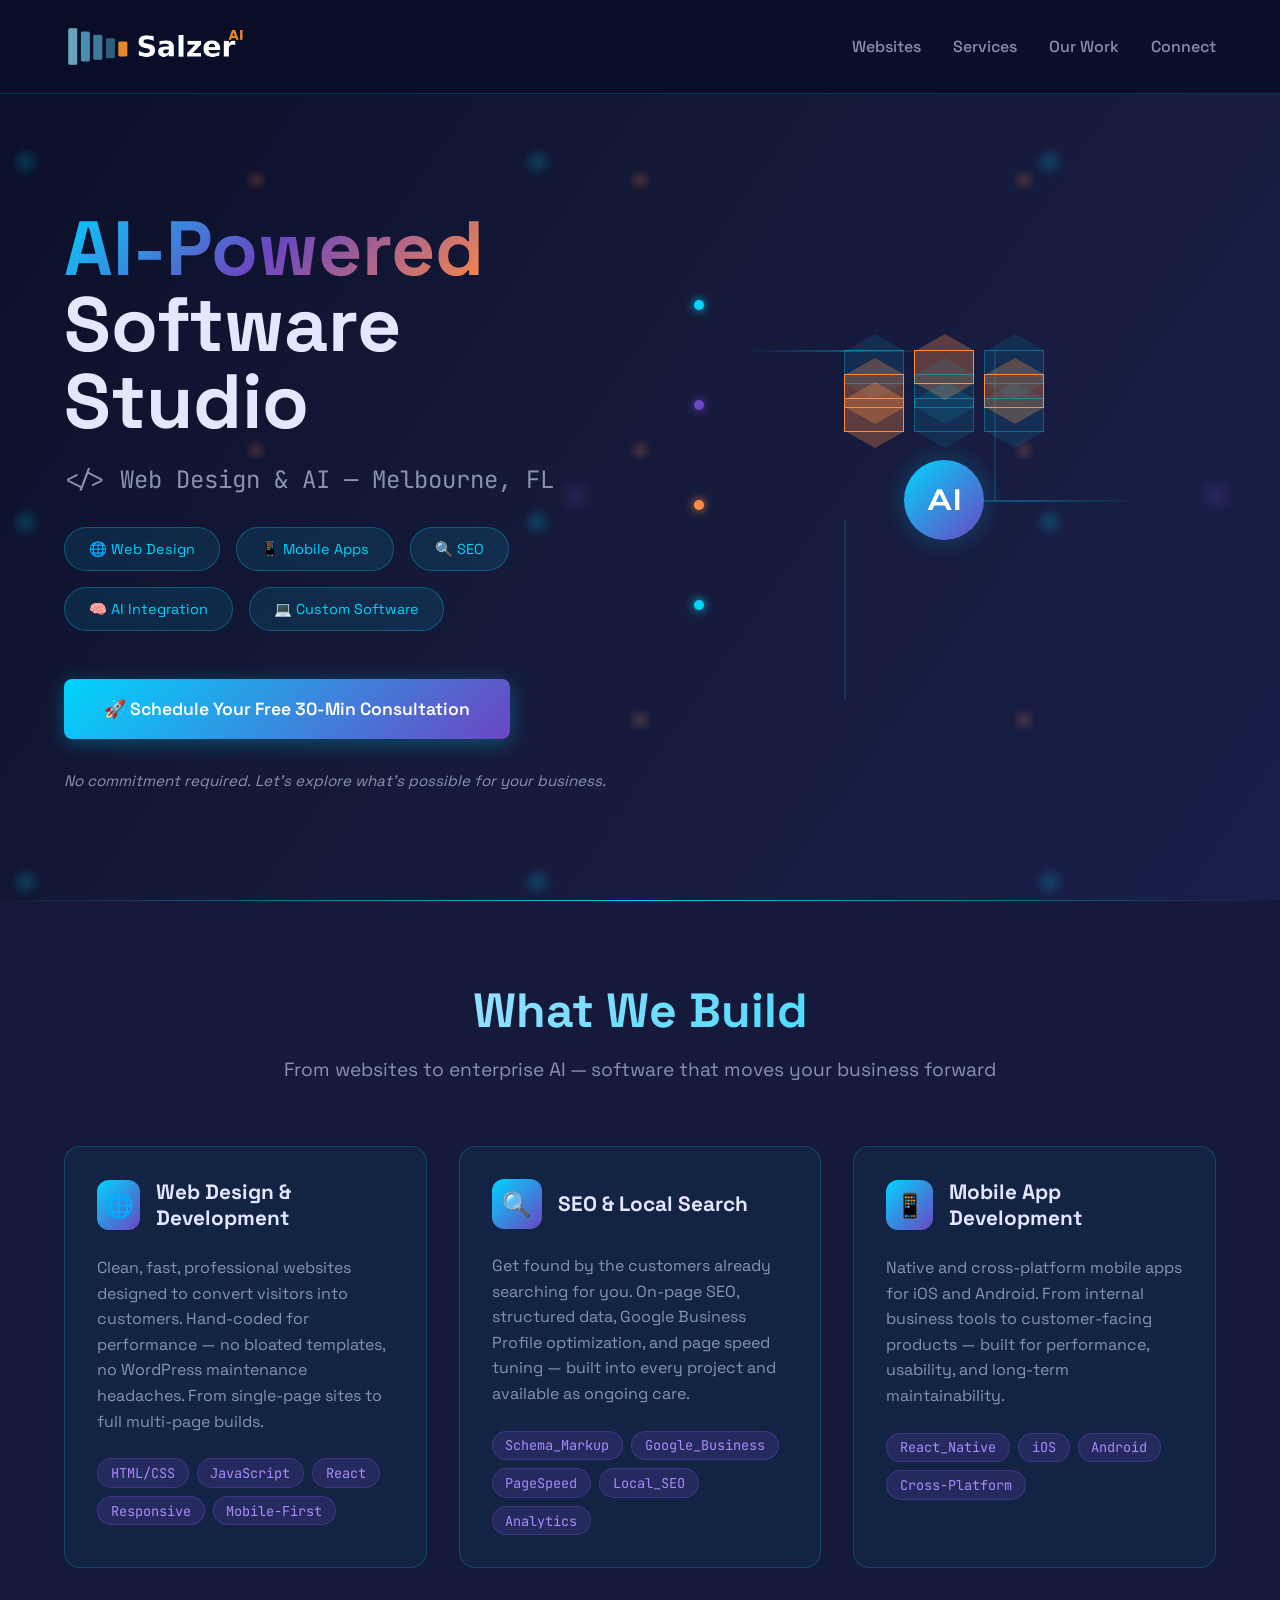
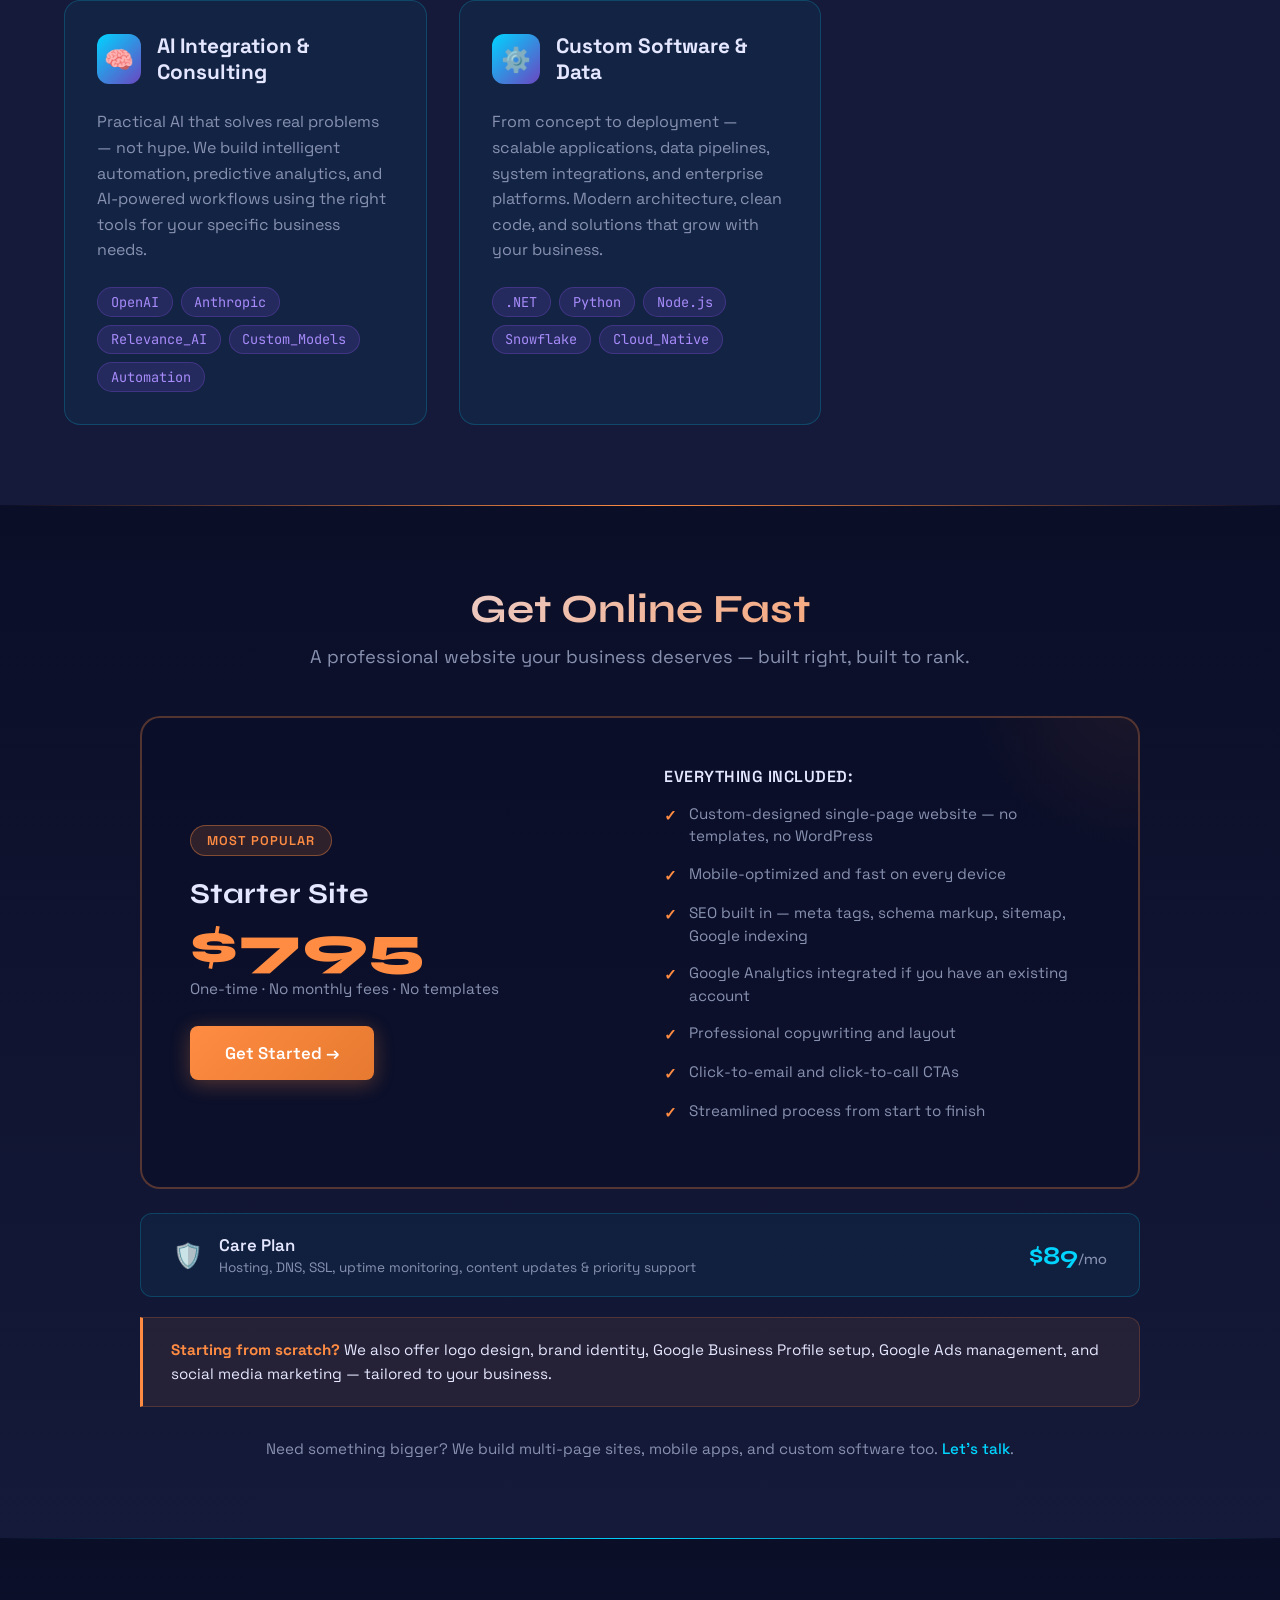
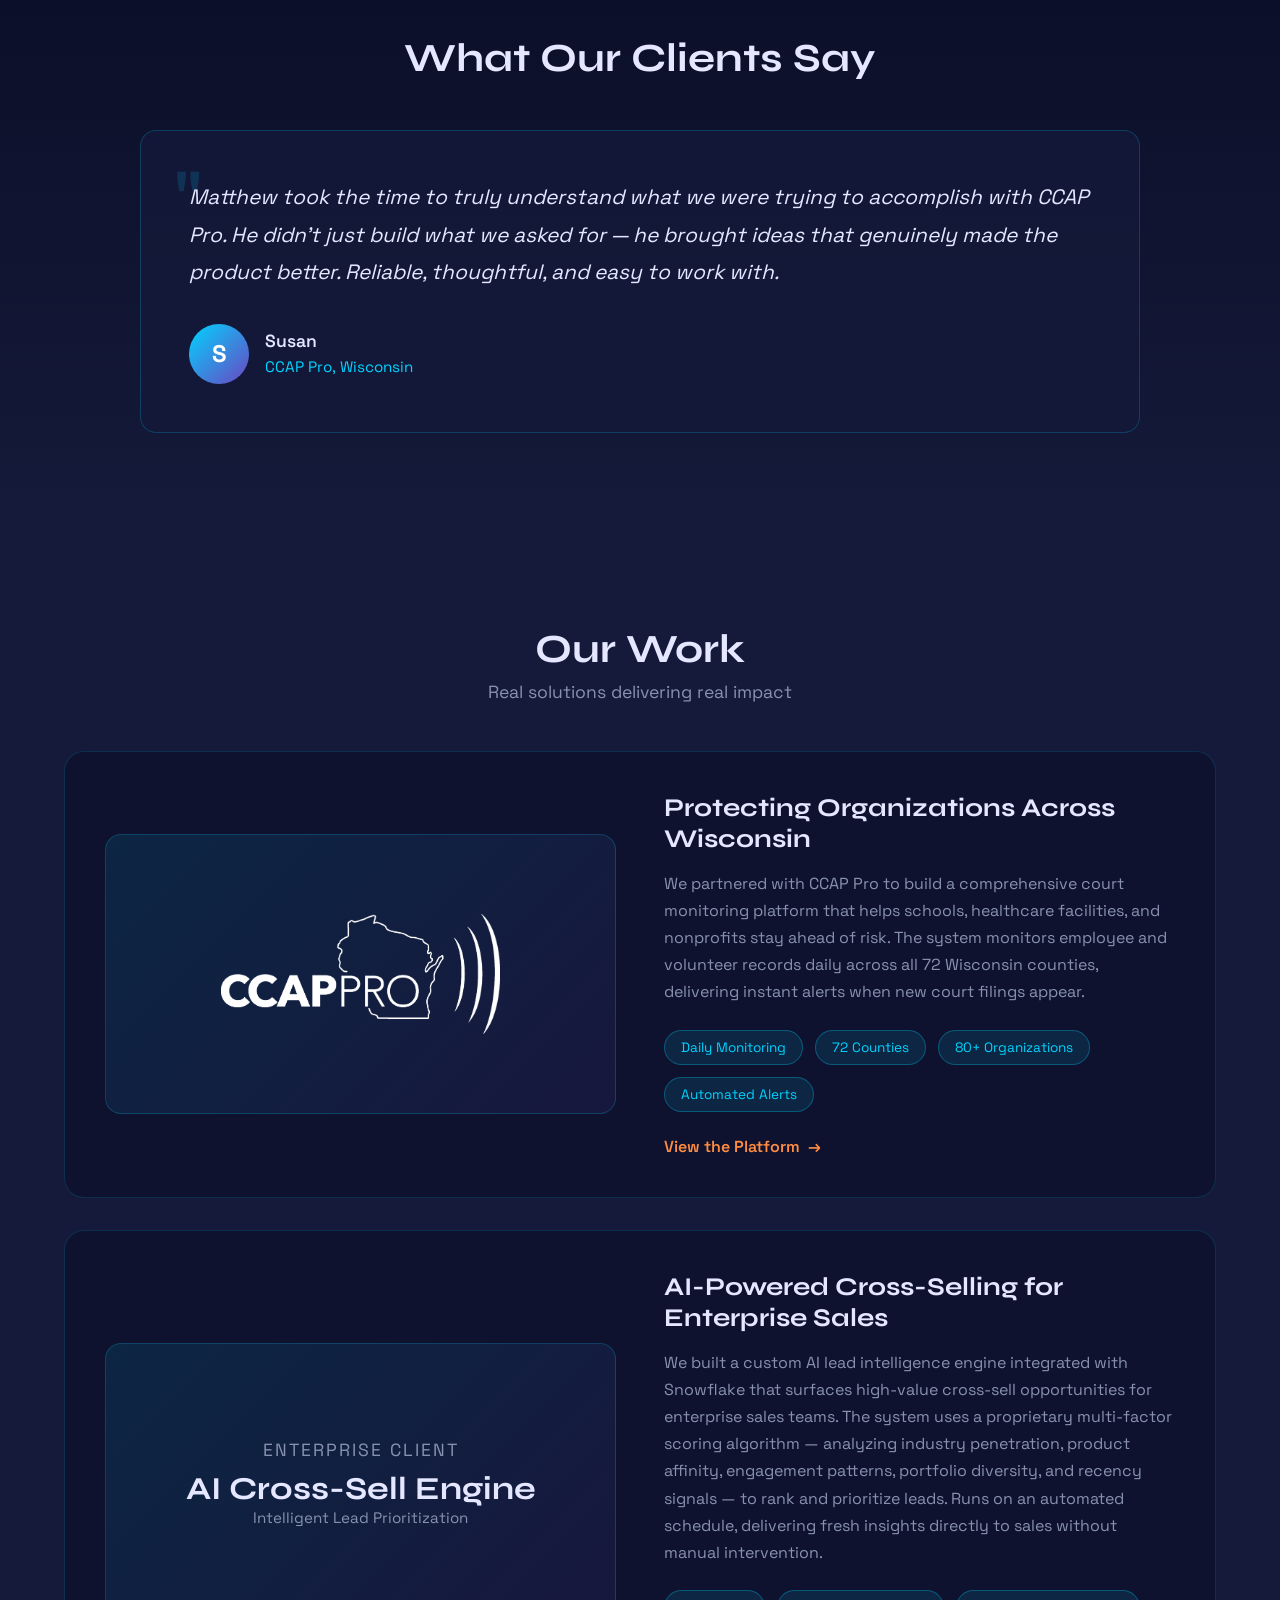
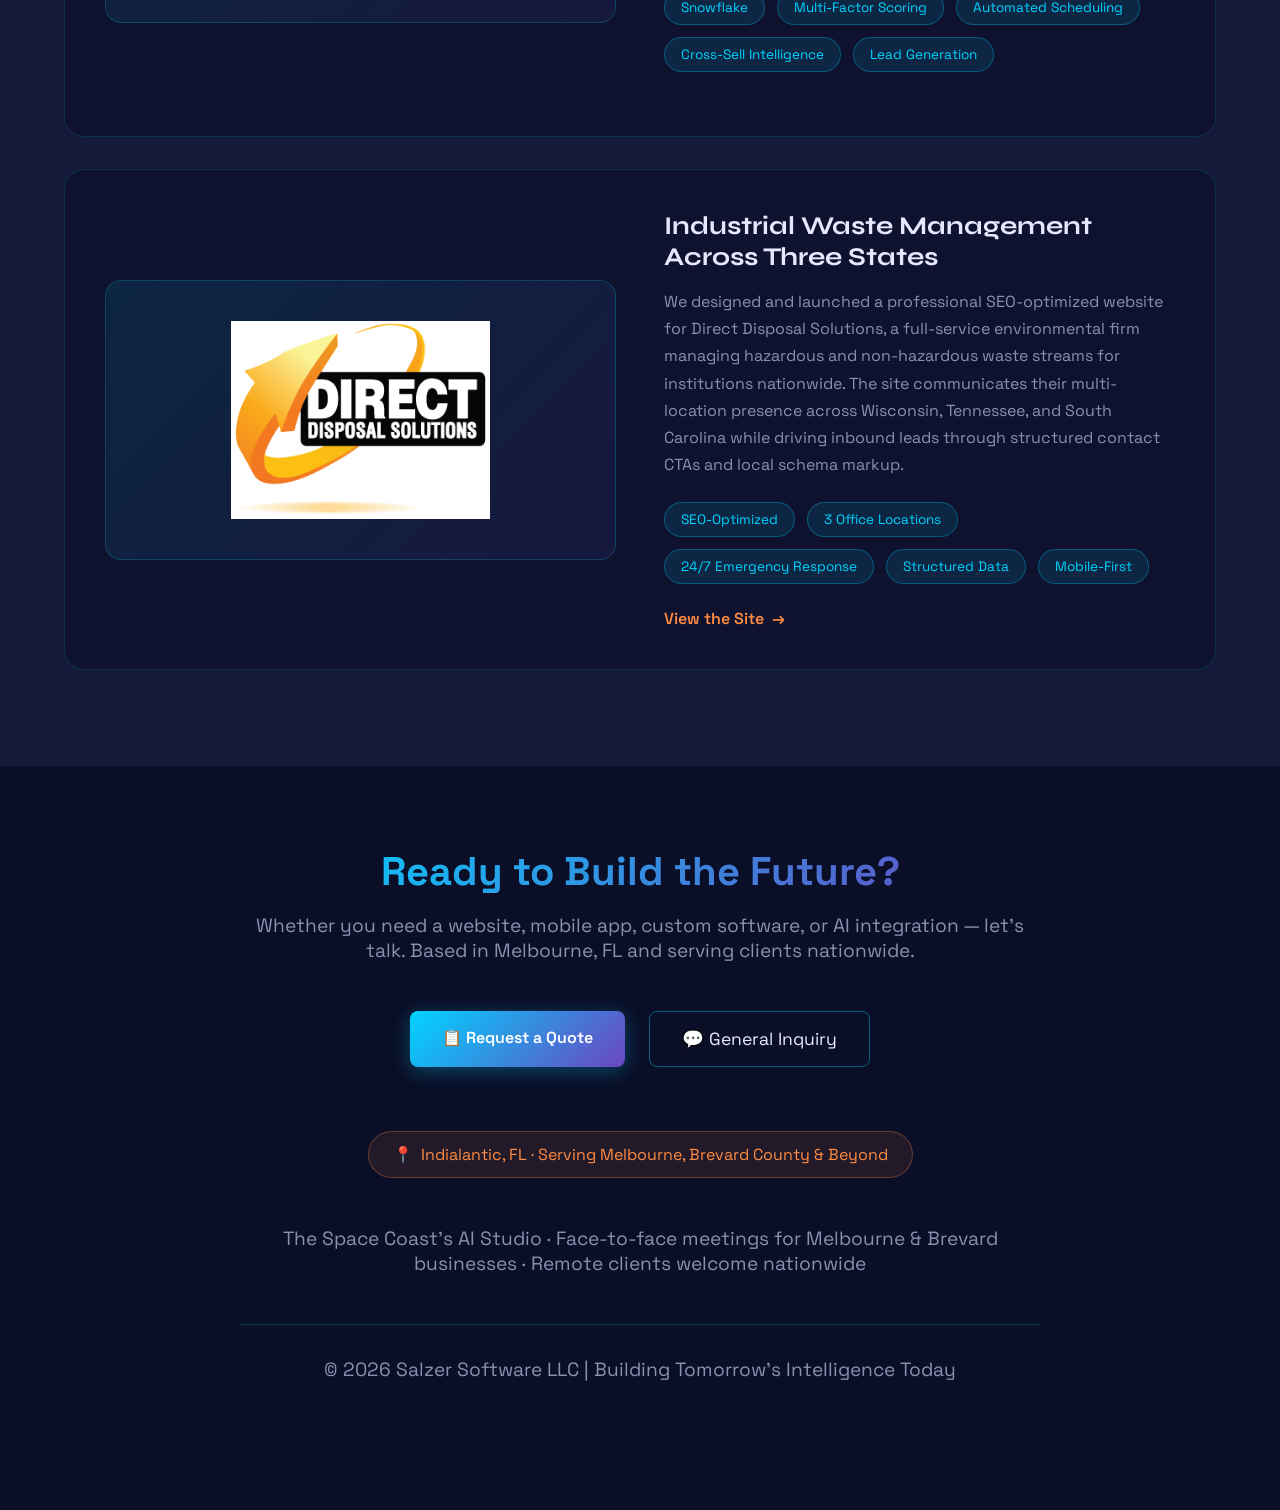
==== commit f824ee7e: "Added GA Mobile Fix" ====
--- a/index.html
+++ b/index.html
@@ -40,6 +40,15 @@
 
     <!-- Canonical URL -->
     <link rel="canonical" href="https://salzersoftware.com">
+
+    <!-- Google Analytics (GA4) -->
+    <script async src="https://www.googletagmanager.com/gtag/js?id=G-F8QF0TQ0M7"></script>
+    <script>
+        window.dataLayer = window.dataLayer || [];
+        function gtag() { dataLayer.push(arguments); }
+        gtag('js', new Date());
+        gtag('config', 'G-F8QF0TQ0M7');
+    </script>
 
     <!-- Schema.org Structured Data -->
     <script type="application/ld+json">
@@ -183,9 +192,17 @@
             }
 
         @keyframes float {
-            0%, 100% { transform: translate(0, 0) rotate(0deg); }
-            33% { transform: translate(-20px, -30px) rotate(120deg); }
-            66% { transform: translate(20px, 20px) rotate(240deg); }
+            0%, 100% {
+                transform: translate(0, 0) rotate(0deg);
+            }
+
+            33% {
+                transform: translate(-20px, -30px) rotate(120deg);
+            }
+
+            66% {
+                transform: translate(20px, 20px) rotate(240deg);
+            }
         }
 
         /* Navigation */
@@ -302,8 +319,13 @@
         }
 
         @keyframes gradientShift {
-            0%, 100% { filter: hue-rotate(0deg); }
-            50% { filter: hue-rotate(30deg); }
+            0%, 100% {
+                filter: hue-rotate(0deg);
+            }
+
+            50% {
+                filter: hue-rotate(30deg);
+            }
         }
 
         .hero-content .tagline {
@@ -401,14 +423,46 @@
             animation: pulse-line 3s ease-in-out infinite;
         }
 
-            .circuit-line:nth-child(1) { width: 200px; height: 2px; top: 20%; left: 10%; animation-delay: 0s; }
-            .circuit-line:nth-child(2) { width: 2px; height: 150px; top: 20%; left: 60%; animation-delay: 0.5s; }
-            .circuit-line:nth-child(3) { width: 250px; height: 2px; top: 50%; right: 10%; animation-delay: 1s; }
-            .circuit-line:nth-child(4) { width: 2px; height: 180px; bottom: 10%; left: 30%; animation-delay: 1.5s; }
+            .circuit-line:nth-child(1) {
+                width: 200px;
+                height: 2px;
+                top: 20%;
+                left: 10%;
+                animation-delay: 0s;
+            }
+
+            .circuit-line:nth-child(2) {
+                width: 2px;
+                height: 150px;
+                top: 20%;
+                left: 60%;
+                animation-delay: 0.5s;
+            }
+
+            .circuit-line:nth-child(3) {
+                width: 250px;
+                height: 2px;
+                top: 50%;
+                right: 10%;
+                animation-delay: 1s;
+            }
+
+            .circuit-line:nth-child(4) {
+                width: 2px;
+                height: 180px;
+                bottom: 10%;
+                left: 30%;
+                animation-delay: 1.5s;
+            }
 
         @keyframes pulse-line {
-            0%, 100% { opacity: 0.3; }
-            50% { opacity: 0.8; }
+            0%, 100% {
+                opacity: 0.3;
+            }
+
+            50% {
+                opacity: 0.8;
+            }
         }
 
         .hex-grid {
@@ -444,8 +498,15 @@
                 border-right: 30px solid transparent;
             }
 
-            .hexagon:before { bottom: 100%; border-bottom: 17px solid rgba(0, 212, 255, 0.1); }
-            .hexagon:after { top: 100%; border-top: 17px solid rgba(0, 212, 255, 0.1); }
+            .hexagon:before {
+                bottom: 100%;
+                border-bottom: 17px solid rgba(0, 212, 255, 0.1);
+            }
+
+            .hexagon:after {
+                top: 100%;
+                border-top: 17px solid rgba(0, 212, 255, 0.1);
+            }
 
             .hexagon.active {
                 background: rgba(255, 140, 66, 0.3);
@@ -453,12 +514,24 @@
                 animation: hex-pulse 2s ease-in-out infinite;
             }
 
-                .hexagon.active:before { border-bottom-color: rgba(255, 140, 66, 0.3); }
-                .hexagon.active:after { border-top-color: rgba(255, 140, 66, 0.3); }
+                .hexagon.active:before {
+                    border-bottom-color: rgba(255, 140, 66, 0.3);
+                }
+
+                .hexagon.active:after {
+                    border-top-color: rgba(255, 140, 66, 0.3);
+                }
 
         @keyframes hex-pulse {
-            0%, 100% { transform: scale(1); box-shadow: 0 0 0 rgba(255, 140, 66, 0.4); }
-            50% { transform: scale(1.1); box-shadow: 0 0 20px rgba(255, 140, 66, 0.6); }
+            0%, 100% {
+                transform: scale(1);
+                box-shadow: 0 0 0 rgba(255, 140, 66, 0.4);
+            }
+
+            50% {
+                transform: scale(1.1);
+                box-shadow: 0 0 20px rgba(255, 140, 66, 0.6);
+            }
         }
 
         .data-stream {
@@ -477,16 +550,48 @@
             animation: data-flow 8s linear infinite;
         }
 
-            .data-node:nth-child(1) { top: 10%; animation-delay: 0s; }
-            .data-node:nth-child(2) { top: 30%; animation-delay: 2s; background: var(--deep-purple); box-shadow: 0 0 10px var(--deep-purple); }
-            .data-node:nth-child(3) { top: 50%; animation-delay: 4s; background: var(--electric-orange); box-shadow: 0 0 10px var(--electric-orange); }
-            .data-node:nth-child(4) { top: 70%; animation-delay: 6s; }
+            .data-node:nth-child(1) {
+                top: 10%;
+                animation-delay: 0s;
+            }
+
+            .data-node:nth-child(2) {
+                top: 30%;
+                animation-delay: 2s;
+                background: var(--deep-purple);
+                box-shadow: 0 0 10px var(--deep-purple);
+            }
+
+            .data-node:nth-child(3) {
+                top: 50%;
+                animation-delay: 4s;
+                background: var(--electric-orange);
+                box-shadow: 0 0 10px var(--electric-orange);
+            }
+
+            .data-node:nth-child(4) {
+                top: 70%;
+                animation-delay: 6s;
+            }
 
         @keyframes data-flow {
-            0% { left: -10px; opacity: 0; }
-            10% { opacity: 1; }
-            90% { opacity: 1; }
-            100% { left: calc(100% + 10px); opacity: 0; }
+            0% {
+                left: -10px;
+                opacity: 0;
+            }
+
+            10% {
+                opacity: 1;
+            }
+
+            90% {
+                opacity: 1;
+            }
+
+            100% {
+                left: calc(100% + 10px);
+                opacity: 0;
+            }
         }
 
         .processing-core {
@@ -519,8 +624,15 @@
         }
 
         @keyframes core-pulse {
-            0%, 100% { transform: translate(-50%, -50%) scale(1); box-shadow: 0 0 30px rgba(0, 212, 255, 0.3); }
-            50% { transform: translate(-50%, -50%) scale(1.05); box-shadow: 0 0 50px rgba(0, 212, 255, 0.5); }
+            0%, 100% {
+                transform: translate(-50%, -50%) scale(1);
+                box-shadow: 0 0 30px rgba(0, 212, 255, 0.3);
+            }
+
+            50% {
+                transform: translate(-50%, -50%) scale(1.05);
+                box-shadow: 0 0 50px rgba(0, 212, 255, 0.5);
+            }
         }
 
         /* ===================== */
@@ -532,15 +644,15 @@
             position: relative;
         }
 
-        .pricing-section::before {
-            content: '';
-            position: absolute;
-            top: 0;
-            left: 0;
-            right: 0;
-            height: 1px;
-            background: linear-gradient(90deg, transparent, var(--electric-orange), transparent);
-        }
+            .pricing-section::before {
+                content: '';
+                position: absolute;
+                top: 0;
+                left: 0;
+                right: 0;
+                height: 1px;
+                background: linear-gradient(90deg, transparent, var(--electric-orange), transparent);
+            }
 
         .pricing-container {
             max-width: 1000px;
@@ -552,21 +664,21 @@
             margin-bottom: 3rem;
         }
 
-        .pricing-header h2 {
-            font-family: 'Syne', sans-serif;
-            font-size: 2.5rem;
-            font-weight: 700;
-            margin-bottom: 0.75rem;
-            background: linear-gradient(135deg, var(--text-light), var(--electric-orange));
-            -webkit-background-clip: text;
-            -webkit-text-fill-color: transparent;
-            background-clip: text;
-        }
-
-        .pricing-header p {
-            color: var(--text-dim);
-            font-size: 1.15rem;
-        }
+            .pricing-header h2 {
+                font-family: 'Syne', sans-serif;
+                font-size: 2.5rem;
+                font-weight: 700;
+                margin-bottom: 0.75rem;
+                background: linear-gradient(135deg, var(--text-light), var(--electric-orange));
+                -webkit-background-clip: text;
+                -webkit-text-fill-color: transparent;
+                background-clip: text;
+            }
+
+            .pricing-header p {
+                color: var(--text-dim);
+                font-size: 1.15rem;
+            }
 
         .pricing-card {
             background: rgba(10, 14, 39, 0.6);
@@ -581,16 +693,16 @@
             overflow: hidden;
         }
 
-        .pricing-card::before {
-            content: '';
-            position: absolute;
-            top: -50%;
-            right: -20%;
-            width: 400px;
-            height: 400px;
-            background: radial-gradient(circle, rgba(255, 140, 66, 0.08) 0%, transparent 60%);
-            pointer-events: none;
-        }
+            .pricing-card::before {
+                content: '';
+                position: absolute;
+                top: -50%;
+                right: -20%;
+                width: 400px;
+                height: 400px;
+                background: radial-gradient(circle, rgba(255, 140, 66, 0.08) 0%, transparent 60%);
+                pointer-events: none;
+            }
 
         .pricing-left {
             position: relative;
@@ -647,10 +759,10 @@
             box-shadow: 0 4px 20px rgba(255, 140, 66, 0.3);
         }
 
-        .pricing-cta:hover {
-            transform: translateY(-2px);
-            box-shadow: 0 8px 30px rgba(255, 140, 66, 0.5);
-        }
+            .pricing-cta:hover {
+                transform: translateY(-2px);
+                box-shadow: 0 8px 30px rgba(255, 140, 66, 0.5);
+            }
 
         .pricing-right {
             position: relative;
@@ -676,12 +788,12 @@
             line-height: 1.5;
         }
 
-        .pricing-feature .check {
-            color: var(--electric-orange);
-            font-weight: 700;
-            flex-shrink: 0;
-            margin-top: 2px;
-        }
+            .pricing-feature .check {
+                color: var(--electric-orange);
+                font-weight: 700;
+                flex-shrink: 0;
+                margin-top: 2px;
+            }
 
         .pricing-more {
             text-align: center;
@@ -690,15 +802,15 @@
             font-size: 0.95rem;
         }
 
-        .pricing-more a {
-            color: var(--neon-blue);
-            text-decoration: none;
-            font-weight: 500;
-        }
-
-        .pricing-more a:hover {
-            text-decoration: underline;
-        }
+            .pricing-more a {
+                color: var(--neon-blue);
+                text-decoration: none;
+                font-weight: 500;
+            }
+
+                .pricing-more a:hover {
+                    text-decoration: underline;
+                }
 
         .care-plan-addon {
             display: flex;
@@ -741,11 +853,11 @@
             white-space: nowrap;
         }
 
-        .care-plan-price span {
-            font-size: 0.9rem;
-            font-weight: 500;
-            color: var(--text-dim);
-        }
+            .care-plan-price span {
+                font-size: 0.9rem;
+                font-weight: 500;
+                color: var(--text-dim);
+            }
 
         .pricing-addons-note {
             margin-top: 1.25rem;
@@ -757,15 +869,15 @@
             border-left: 3px solid var(--electric-orange);
         }
 
-        .pricing-addons-note p {
-            color: var(--text-light);
-            font-size: 0.95rem;
-            line-height: 1.6;
-        }
-
-        .pricing-addons-note strong {
-            color: var(--electric-orange);
-        }
+            .pricing-addons-note p {
+                color: var(--text-light);
+                font-size: 0.95rem;
+                line-height: 1.6;
+            }
+
+            .pricing-addons-note strong {
+                color: var(--electric-orange);
+            }
 
         /* ===================== */
         /* SERVICES              */
@@ -898,15 +1010,15 @@
             overflow: hidden;
         }
 
-        .testimonial-section::before {
-            content: '';
-            position: absolute;
-            top: 0;
-            left: 0;
-            right: 0;
-            height: 1px;
-            background: linear-gradient(90deg, transparent, var(--neon-blue), transparent);
-        }
+            .testimonial-section::before {
+                content: '';
+                position: absolute;
+                top: 0;
+                left: 0;
+                right: 0;
+                height: 1px;
+                background: linear-gradient(90deg, transparent, var(--neon-blue), transparent);
+            }
 
         .testimonial-container {
             max-width: 1000px;
@@ -918,12 +1030,12 @@
             margin-bottom: 3rem;
         }
 
-        .testimonial-header h2 {
-            font-family: 'Syne', sans-serif;
-            font-size: 2.5rem;
-            font-weight: 700;
-            margin-bottom: 1rem;
-        }
+            .testimonial-header h2 {
+                font-family: 'Syne', sans-serif;
+                font-size: 2.5rem;
+                font-weight: 700;
+                margin-bottom: 1rem;
+            }
 
         .testimonial-card {
             background: rgba(21, 26, 58, 0.8);
@@ -933,17 +1045,17 @@
             position: relative;
         }
 
-        .testimonial-card::before {
-            content: '"';
-            position: absolute;
-            top: 1.5rem;
-            left: 2rem;
-            font-size: 6rem;
-            font-family: 'Syne', sans-serif;
-            color: var(--neon-blue);
-            opacity: 0.15;
-            line-height: 1;
-        }
+            .testimonial-card::before {
+                content: '"';
+                position: absolute;
+                top: 1.5rem;
+                left: 2rem;
+                font-size: 6rem;
+                font-family: 'Syne', sans-serif;
+                color: var(--neon-blue);
+                opacity: 0.15;
+                line-height: 1;
+            }
 
         .testimonial-quote {
             font-size: 1.3rem;
@@ -1003,17 +1115,17 @@
             margin-bottom: 3rem;
         }
 
-        .case-study-header h2 {
-            font-family: 'Syne', sans-serif;
-            font-size: 2.5rem;
-            font-weight: 700;
-            margin-bottom: 0.5rem;
-        }
-
-        .case-study-header p {
-            color: var(--text-dim);
-            font-size: 1.1rem;
-        }
+            .case-study-header h2 {
+                font-family: 'Syne', sans-serif;
+                font-size: 2.5rem;
+                font-weight: 700;
+                margin-bottom: 0.5rem;
+            }
+
+            .case-study-header p {
+                color: var(--text-dim);
+                font-size: 1.1rem;
+            }
 
         .case-study-card {
             display: grid;
@@ -1085,18 +1197,18 @@
             transition: all 0.3s ease;
         }
 
-        .case-study-link:hover {
-            gap: 0.75rem;
-            color: #ffab70;
-        }
-
-        .case-study-link:hover span {
-            transform: translateX(4px);
-        }
-
-        .case-study-link span {
-            transition: transform 0.3s ease;
-        }
+            .case-study-link:hover {
+                gap: 0.75rem;
+                color: #ffab70;
+            }
+
+                .case-study-link:hover span {
+                    transform: translateX(4px);
+                }
+
+            .case-study-link span {
+                transition: transform 0.3s ease;
+            }
 
         /* Contact Section */
         .contact {
@@ -1190,24 +1302,48 @@
                 transition: right 0.3s ease;
             }
 
-                .nav-menu.active { right: 0; }
-
-            .mobile-menu-toggle { display: flex; }
-
-            .hero { padding-top: 80px; min-height: auto; }
-
-            .hero-grid { grid-template-columns: 1fr; gap: 2rem; }
-
-            .hero-visual { display: none; }
-
-            .hero-content h1 { font-size: clamp(2.5rem, 8vw, 3.5rem); }
-            .hero-content .tagline { font-size: 1.2rem; }
-
-            .feature-pills { justify-content: center; }
-
-            .btn-consultation { width: 100%; text-align: center; }
-
-            .service-grid { grid-template-columns: 1fr; }
+                .nav-menu.active {
+                    right: 0;
+                }
+
+            .mobile-menu-toggle {
+                display: flex;
+            }
+
+            .hero {
+                padding-top: 110px;
+                min-height: auto;
+            }
+
+            .hero-grid {
+                grid-template-columns: 1fr;
+                gap: 2rem;
+            }
+
+            .hero-visual {
+                display: none;
+            }
+
+            .hero-content h1 {
+                font-size: clamp(2.5rem, 8vw, 3.5rem);
+            }
+
+            .hero-content .tagline {
+                font-size: 1.2rem;
+            }
+
+            .feature-pills {
+                justify-content: center;
+            }
+
+            .btn-consultation {
+                width: 100%;
+                text-align: center;
+            }
+
+            .service-grid {
+                grid-template-columns: 1fr;
+            }
 
             .pricing-card {
                 grid-template-columns: 1fr;
@@ -1215,9 +1351,14 @@
                 padding: 2rem;
             }
 
-            .pricing-price { font-size: 2.8rem; }
-
-            .pricing-cta { width: 100%; text-align: center; }
+            .pricing-price {
+                font-size: 2.8rem;
+            }
+
+            .pricing-cta {
+                width: 100%;
+                text-align: center;
+            }
 
             .care-plan-addon {
                 flex-direction: column;
@@ -1230,25 +1371,50 @@
                 text-align: center;
             }
 
-            .case-study-card { grid-template-columns: 1fr; gap: 2rem; }
-
-            .testimonial-quote { font-size: 1.1rem; }
-            .testimonial-card { padding: 2rem; }
-
-            .contact-links { flex-direction: column; gap: 1rem; }
-
-            .logo-text { font-size: 1.5rem; }
-
-            .services, .pricing-section, .contact { padding: 3rem 5%; }
-
-            .section-title h2 { font-size: 2rem; }
-            .pricing-header h2 { font-size: 2rem; }
+            .case-study-card {
+                grid-template-columns: 1fr;
+                gap: 2rem;
+            }
+
+            .testimonial-quote {
+                font-size: 1.1rem;
+            }
+
+            .testimonial-card {
+                padding: 2rem;
+            }
+
+            .contact-links {
+                flex-direction: column;
+                gap: 1rem;
+            }
+
+            .logo-text {
+                font-size: 1.5rem;
+            }
+
+            .services, .pricing-section, .contact {
+                padding: 3rem 5%;
+            }
+
+            .section-title h2 {
+                font-size: 2rem;
+            }
+
+            .pricing-header h2 {
+                font-size: 2rem;
+            }
         }
 
         @media (max-width: 480px) {
-            .hero-content h1 { font-size: 2rem; }
-
-            .pill { padding: 0.5rem 1rem; font-size: 0.85rem; }
+            .hero-content h1 {
+                font-size: 2rem;
+            }
+
+            .pill {
+                padding: 0.5rem 1rem;
+                font-size: 0.85rem;
+            }
         }
     </style>
 </head>
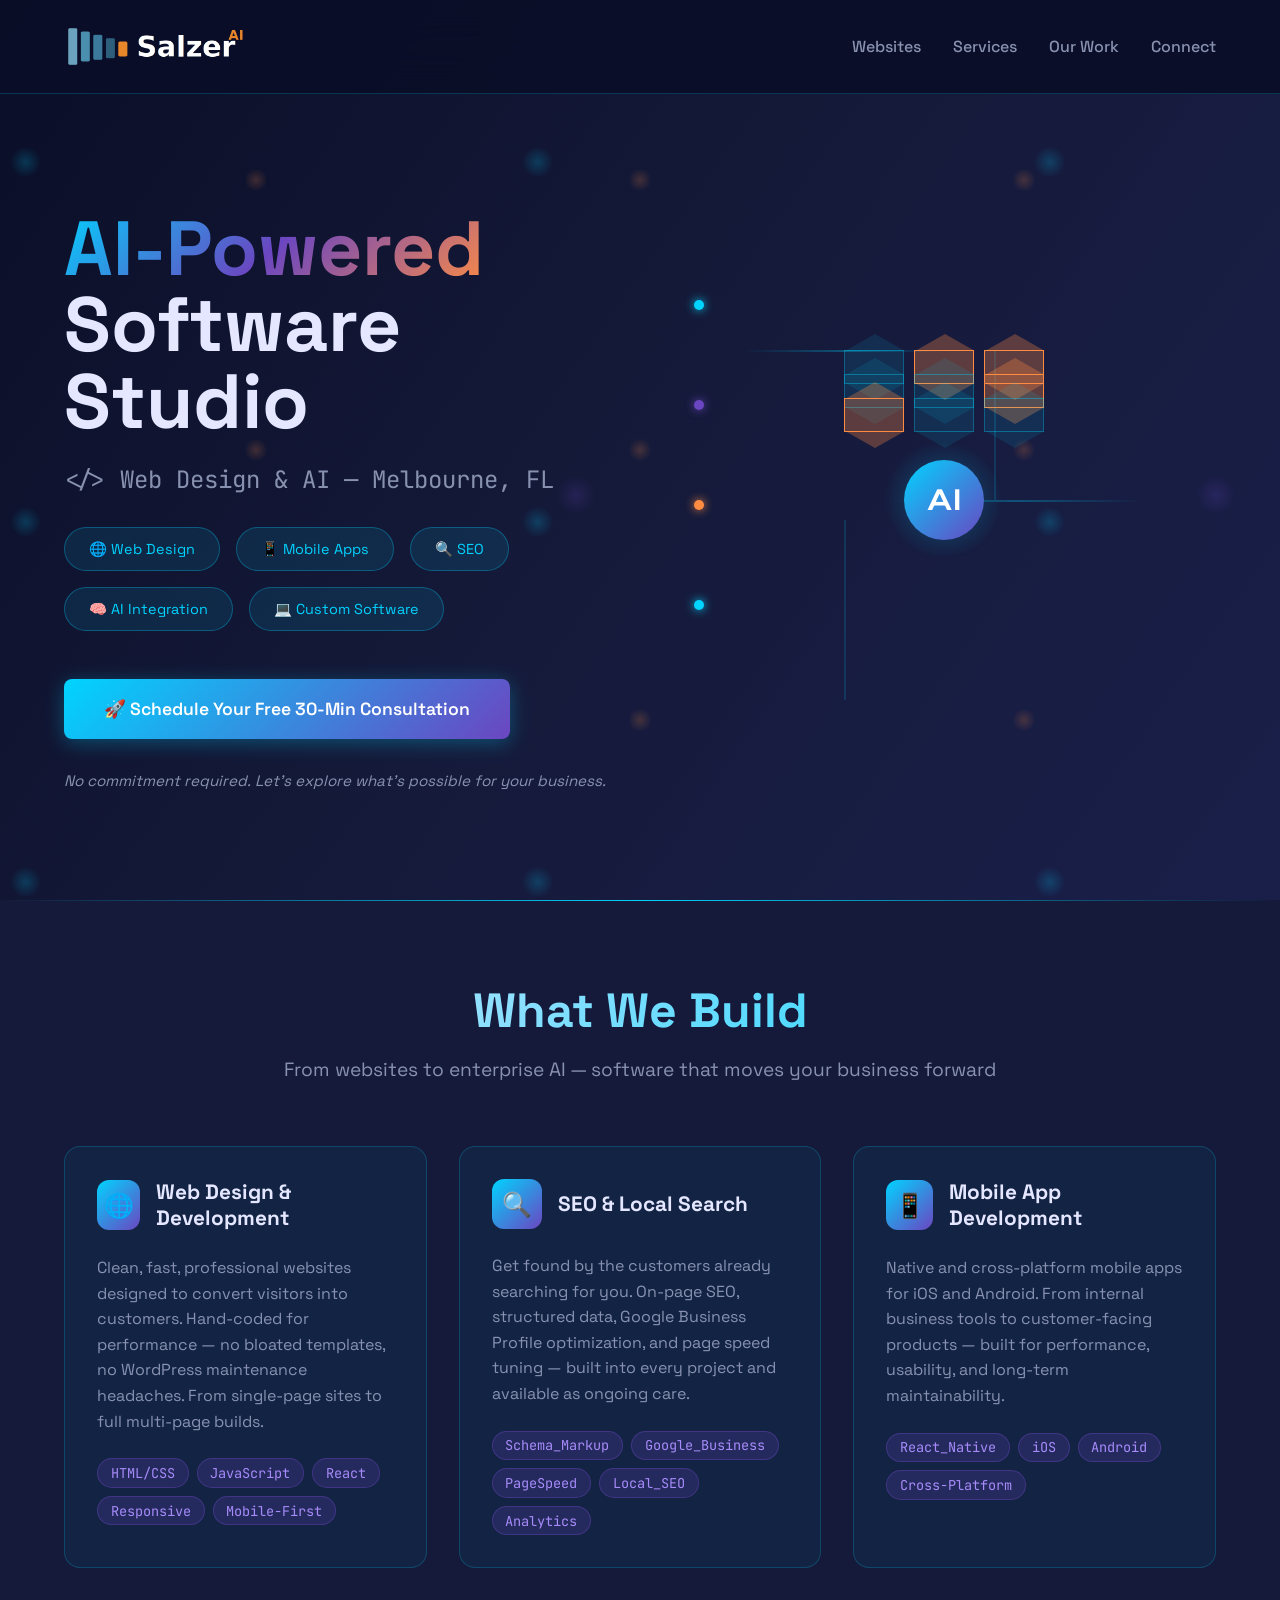
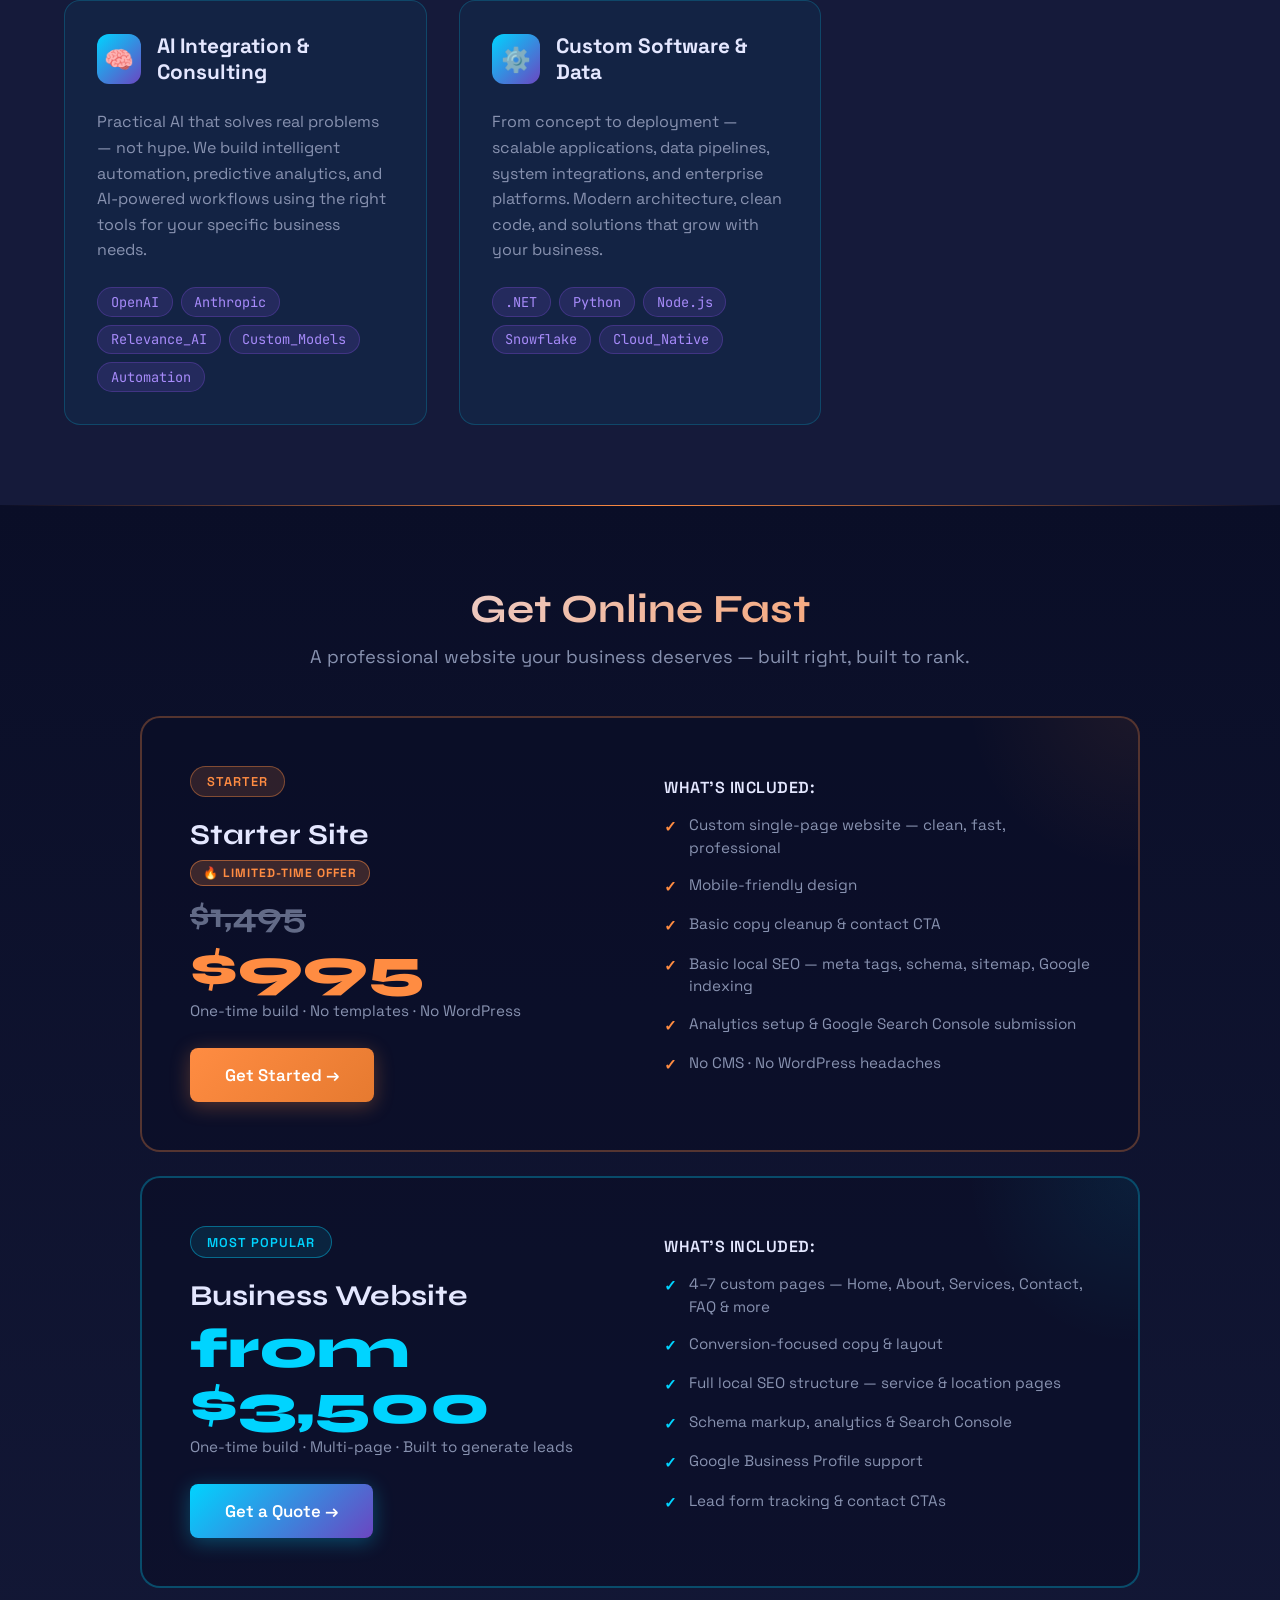
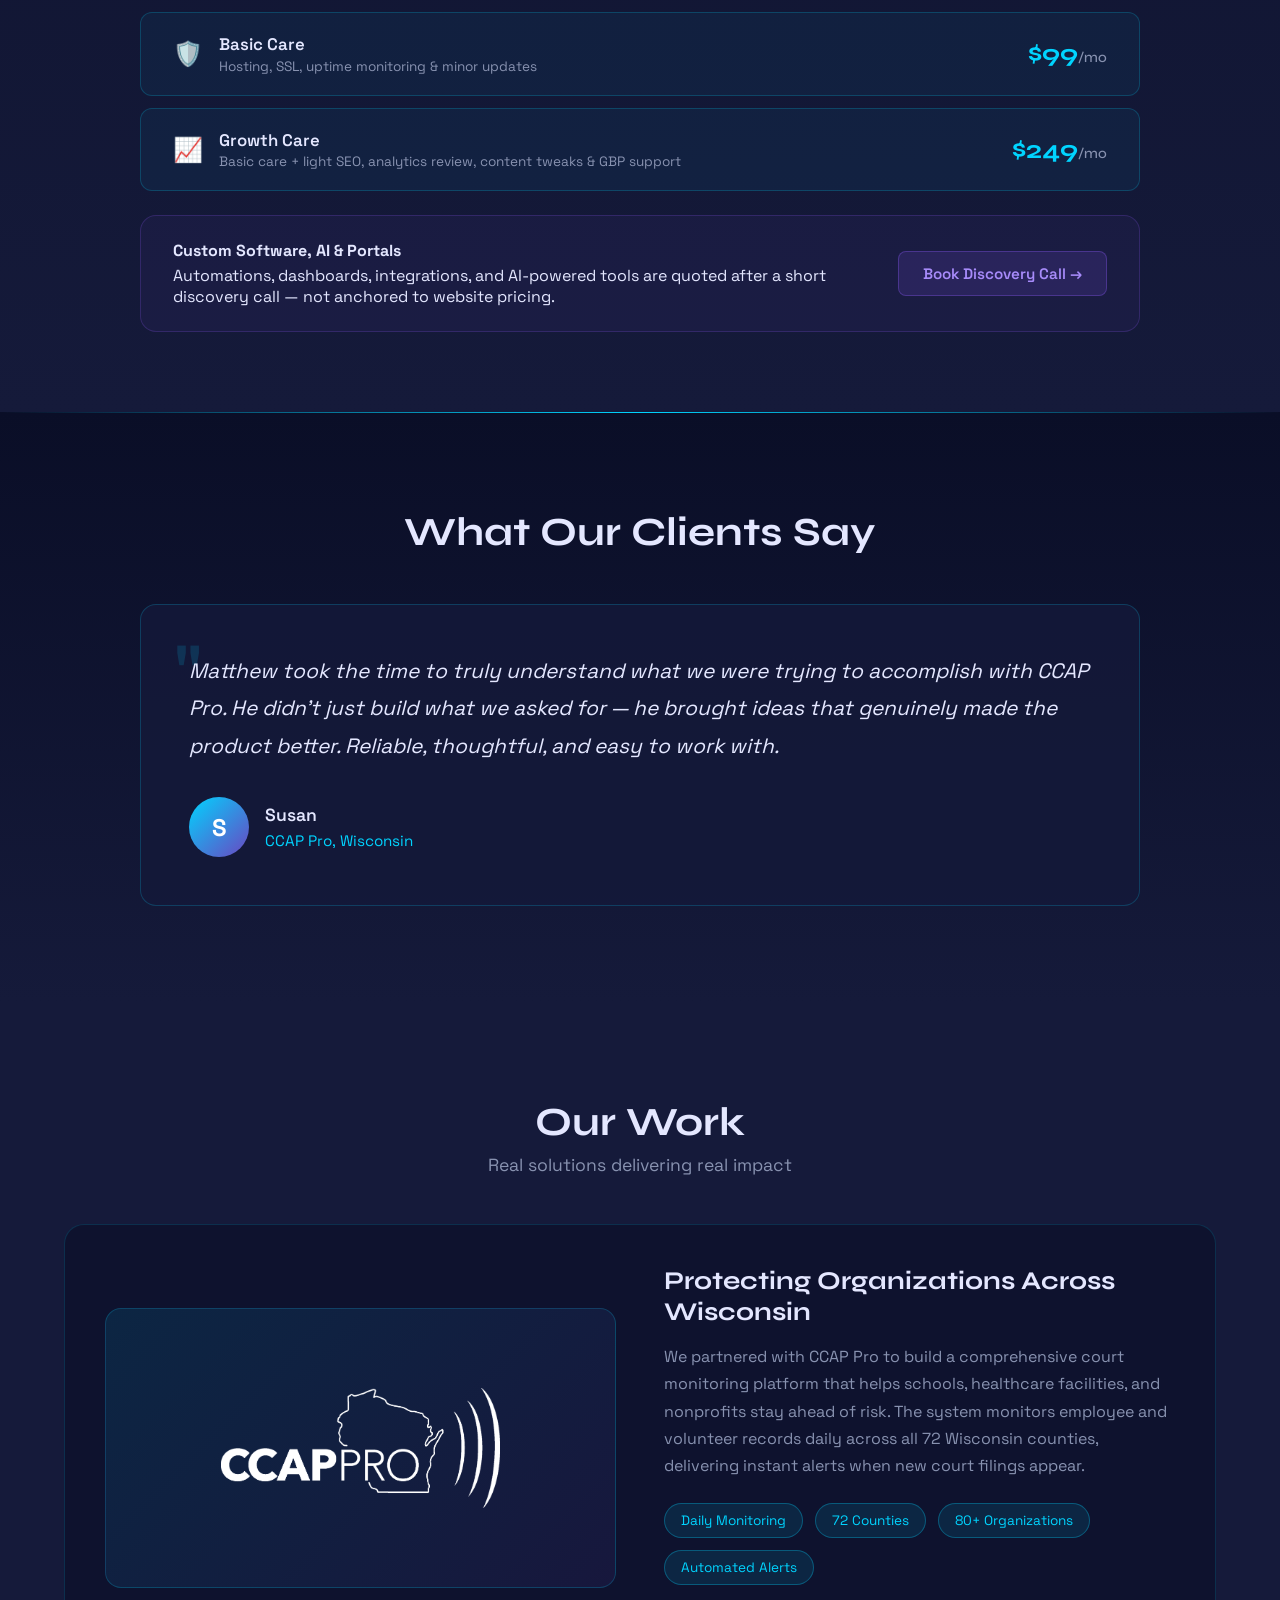
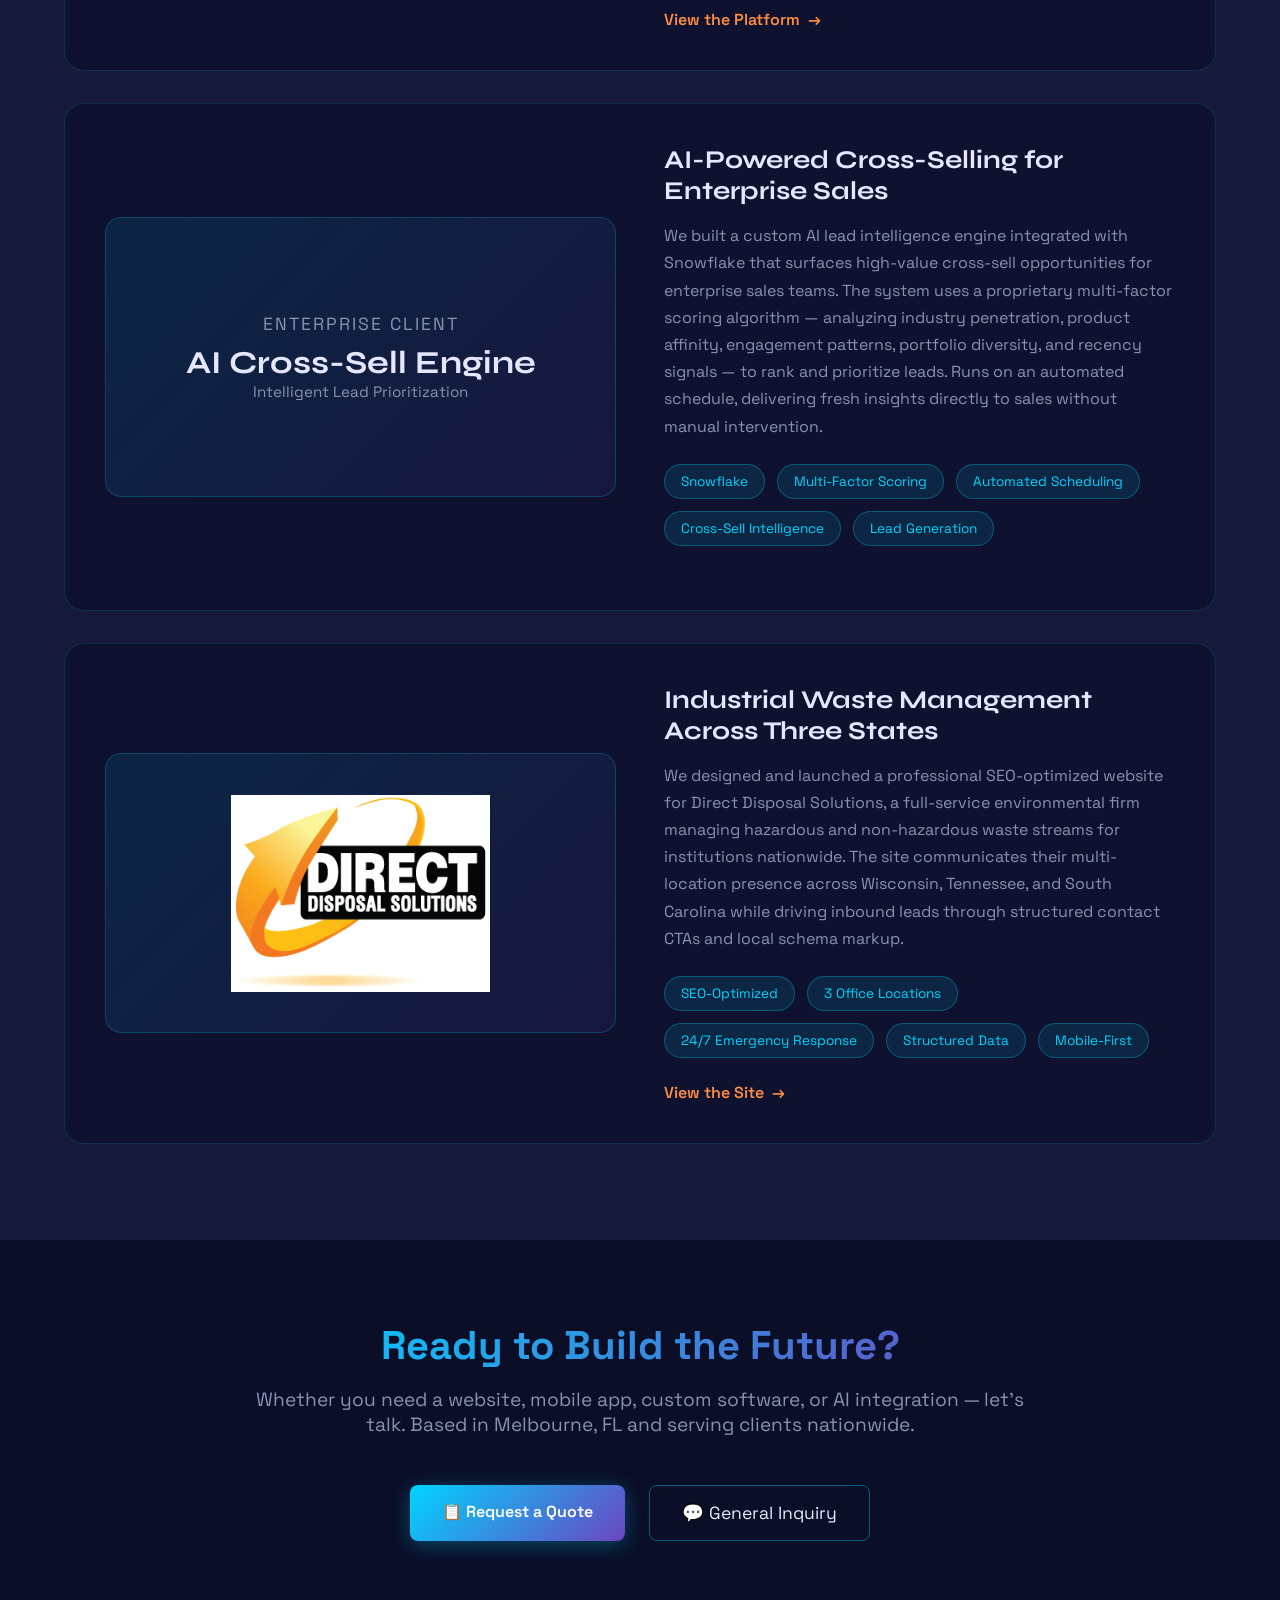
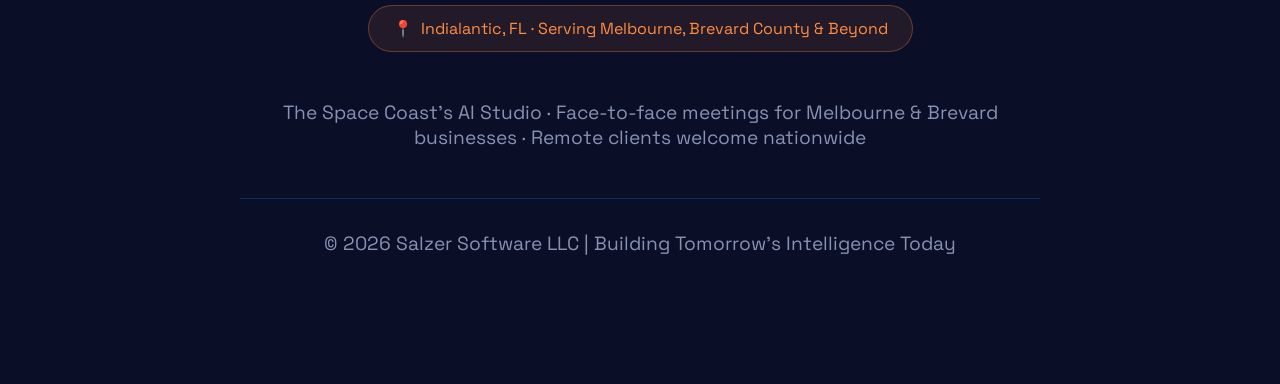
==== commit 3635cee5: "Pricing updates" ====
--- a/index.html
+++ b/index.html
@@ -18,14 +18,14 @@
 
     <!-- SEO Meta Tags -->
     <meta name="theme-color" content="#0a0e27">
-    <meta name="description" content="Melbourne, FL web design, SEO, mobile apps & AI development. Professional websites from $795 for Space Coast & Brevard County businesses. Free consultation.">
+    <meta name="description" content="Melbourne, FL web design, SEO, mobile apps & AI development. Professional websites from $1,495 for Space Coast & Brevard County businesses. Free consultation.">
     <meta name="keywords" content="web design Melbourne FL, SEO Brevard County, mobile app development, AI software development, Space Coast web design, website design Florida, Indialantic, custom software, AI consulting, small business website">
     <meta name="author" content="Salzer Software">
     <meta name="robots" content="index, follow">
 
     <!-- Open Graph Meta Tags -->
     <meta property="og:title" content="Salzer Software — The Space Coast's AI Studio">
-    <meta property="og:description" content="Melbourne, FL web design, SEO, mobile apps & AI development. Professional websites from $795 for Space Coast & Brevard County businesses.">
+    <meta property="og:description" content="Melbourne, FL web design, SEO, mobile apps & AI development. Professional websites from $1,495 for Space Coast & Brevard County businesses.">
     <meta property="og:type" content="website">
     <meta property="og:url" content="https://salzersoftware.com">
     <meta property="og:image" content="https://salzersoftware.com/img/logo/salzer-ai-logo-white-bg-solid-cropped-transparent.png">
@@ -35,7 +35,7 @@
     <!-- Twitter Card Meta Tags -->
     <meta name="twitter:card" content="summary_large_image">
     <meta name="twitter:title" content="Salzer Software — The Space Coast's AI Studio">
-    <meta name="twitter:description" content="Melbourne, FL web design, SEO, mobile apps & AI development. Professional websites from $795 for Space Coast businesses.">
+    <meta name="twitter:description" content="Melbourne, FL web design, SEO, mobile apps & AI development. Professional websites from $1,495 for Space Coast businesses.">
     <meta name="twitter:image" content="https://salzersoftware.com/img/logo/salzer-ai-logo-white-bg-solid-cropped-transparent.png">
 
     <!-- Canonical URL -->
@@ -680,6 +680,12 @@
                 font-size: 1.15rem;
             }
 
+        .pricing-cards {
+            display: flex;
+            flex-direction: column;
+            gap: 1.5rem;
+        }
+
         .pricing-card {
             background: rgba(10, 14, 39, 0.6);
             border: 2px solid rgba(255, 140, 66, 0.3);
@@ -691,6 +697,83 @@
             align-items: center;
             position: relative;
             overflow: hidden;
+        }
+
+        .pricing-card.secondary {
+            border-color: rgba(0, 212, 255, 0.3);
+        }
+
+        .pricing-card.secondary::before {
+            background: radial-gradient(circle, rgba(0, 212, 255, 0.08) 0%, transparent 60%);
+        }
+
+        .pricing-card.secondary .pricing-label {
+            background: rgba(0, 212, 255, 0.1);
+            border-color: rgba(0, 212, 255, 0.4);
+            color: var(--neon-blue);
+        }
+
+        .pricing-card.secondary .pricing-price,
+        .pricing-card.secondary .pricing-cta {
+            color: white;
+        }
+
+        .pricing-card.secondary .pricing-price {
+            color: var(--neon-blue);
+        }
+
+        .pricing-card.secondary .pricing-cta {
+            background: linear-gradient(135deg, var(--neon-blue), var(--deep-purple));
+            box-shadow: 0 4px 20px rgba(0, 212, 255, 0.3);
+        }
+
+        .pricing-card.secondary .pricing-cta:hover {
+            box-shadow: 0 8px 30px rgba(0, 212, 255, 0.5);
+        }
+
+        .pricing-card.secondary .check {
+            color: var(--neon-blue);
+        }
+
+        .pricing-custom-note {
+            padding: 1.5rem 2rem;
+            background: rgba(107, 70, 193, 0.08);
+            border: 1px solid rgba(107, 70, 193, 0.3);
+            border-radius: 16px;
+            display: flex;
+            align-items: center;
+            justify-content: space-between;
+            gap: 2rem;
+        }
+
+        .pricing-custom-note p {
+            color: var(--text-dim);
+            font-size: 0.95rem;
+            line-height: 1.6;
+        }
+
+        .pricing-custom-note strong {
+            color: var(--text-light);
+            display: block;
+            margin-bottom: 0.25rem;
+        }
+
+        .pricing-custom-cta {
+            white-space: nowrap;
+            display: inline-block;
+            padding: 0.75rem 1.5rem;
+            background: rgba(107, 70, 193, 0.2);
+            border: 1px solid rgba(107, 70, 193, 0.5);
+            color: #a78bfa;
+            text-decoration: none;
+            border-radius: 8px;
+            font-weight: 600;
+            font-size: 0.95rem;
+            transition: all 0.3s ease;
+        }
+
+        .pricing-custom-cta:hover {
+            background: rgba(107, 70, 193, 0.35);
         }
 
             .pricing-card::before {
@@ -740,6 +823,30 @@
             line-height: 1;
         }
 
+        .pricing-price-was {
+            font-family: 'Syne', sans-serif;
+            font-size: 2.2rem;
+            font-weight: 700;
+            color: var(--text-dim);
+            text-decoration: line-through;
+            margin-bottom: 0.25rem;
+            opacity: 0.7;
+        }
+
+        .pricing-promo-badge {
+            display: inline-block;
+            padding: 0.25rem 0.75rem;
+            background: rgba(255, 140, 66, 0.2);
+            border: 1px solid rgba(255, 140, 66, 0.5);
+            border-radius: 20px;
+            font-size: 0.75rem;
+            font-weight: 700;
+            color: var(--electric-orange);
+            text-transform: uppercase;
+            letter-spacing: 1px;
+            margin-bottom: 0.5rem;
+        }
+
         .pricing-price-note {
             color: var(--text-dim);
             font-size: 0.95rem;
@@ -1349,6 +1456,11 @@
                 grid-template-columns: 1fr;
                 gap: 2rem;
                 padding: 2rem;
+            }
+
+            .pricing-custom-note {
+                flex-direction: column;
+                text-align: center;
             }
 
             .pricing-price {
@@ -1609,65 +1721,83 @@
                 <p>A professional website your business deserves — built right, built to rank.</p>
             </div>
 
-            <div class="pricing-card">
-                <div class="pricing-left">
-                    <div class="pricing-label">Most Popular</div>
-                    <div class="pricing-name">Starter Site</div>
-                    <div class="pricing-price">$795</div>
-                    <div class="pricing-price-note">One-time · No monthly fees · No templates</div>
-                    <a href="mailto:hello@salzersoftware.com?subject=Starter%20Site%20%E2%80%93%20%24795&body=Hi%20Matthew%2C%0A%0AI'm%20interested%20in%20the%20%24795%20Starter%20Site%20for%20my%20business.%0A%0ABusiness%20Name%3A%0AWebsite%20(if%20any)%3A%0AWhat%20we%20do%3A%0A%0AThanks!" class="pricing-cta">
-                        Get Started →
-                    </a>
-                </div>
-                <div class="pricing-right">
-                    <div class="pricing-includes-title">Everything included:</div>
-                    <div class="pricing-feature">
-                        <span class="check">✓</span>
-                        <span>Custom-designed single-page website — no templates, no WordPress</span>
+            <div class="pricing-cards">
+
+                <div class="pricing-card">
+                    <div class="pricing-left">
+                        <div class="pricing-label">Starter</div>
+                        <div class="pricing-name">Starter Site</div>
+                        <div class="pricing-promo-badge">🔥 Limited-Time Offer</div>
+                        <div class="pricing-price-was">$1,495</div>
+                        <div class="pricing-price">$995</div>
+                        <div class="pricing-price-note">One-time build · No templates · No WordPress</div>
+                        <a href="mailto:hello@salzersoftware.com?subject=Starter%20Site%20%E2%80%93%20%241%2C495&body=Hi%20Matthew%2C%0A%0AI'm%20interested%20in%20the%20Starter%20Site%20for%20my%20business.%0A%0ABusiness%20Name%3A%0AWebsite%20(if%20any)%3A%0AWhat%20we%20do%3A%0A%0AThanks!" class="pricing-cta">
+                            Get Started →
+                        </a>
                     </div>
-                    <div class="pricing-feature">
-                        <span class="check">✓</span>
-                        <span>Mobile-optimized and fast on every device</span>
+                    <div class="pricing-right">
+                        <div class="pricing-includes-title">What's included:</div>
+                        <div class="pricing-feature"><span class="check">✓</span><span>Custom single-page website — clean, fast, professional</span></div>
+                        <div class="pricing-feature"><span class="check">✓</span><span>Mobile-friendly design</span></div>
+                        <div class="pricing-feature"><span class="check">✓</span><span>Basic copy cleanup & contact CTA</span></div>
+                        <div class="pricing-feature"><span class="check">✓</span><span>Basic local SEO — meta tags, schema, sitemap, Google indexing</span></div>
+                        <div class="pricing-feature"><span class="check">✓</span><span>Analytics setup & Google Search Console submission</span></div>
+                        <div class="pricing-feature"><span class="check">✓</span><span>No CMS · No WordPress headaches</span></div>
                     </div>
-                    <div class="pricing-feature">
-                        <span class="check">✓</span>
-                        <span>SEO built in — meta tags, schema markup, sitemap, Google indexing</span>
+                </div>
+
+                <div class="pricing-card secondary">
+                    <div class="pricing-left">
+                        <div class="pricing-label">Most Popular</div>
+                        <div class="pricing-name">Business Website</div>
+                        <div class="pricing-price">from $3,500</div>
+                        <div class="pricing-price-note">One-time build · Multi-page · Built to generate leads</div>
+                        <a href="mailto:hello@salzersoftware.com?subject=Business%20Website%20Inquiry&body=Hi%20Matthew%2C%0A%0AI'm%20interested%20in%20a%20Business%20Website%20for%20my%20business.%0A%0ABusiness%20Name%3A%0AWebsite%20(if%20any)%3A%0AWhat%20we%20do%3A%0ANumber%20of%20pages%20needed%3A%0A%0AThanks!" class="pricing-cta">
+                            Get a Quote →
+                        </a>
                     </div>
-                    <div class="pricing-feature">
-                        <span class="check">✓</span>
-                        <span>Google Analytics integrated if you have an existing account</span>
+                    <div class="pricing-right">
+                        <div class="pricing-includes-title">What's included:</div>
+                        <div class="pricing-feature"><span class="check">✓</span><span>4–7 custom pages — Home, About, Services, Contact, FAQ & more</span></div>
+                        <div class="pricing-feature"><span class="check">✓</span><span>Conversion-focused copy & layout</span></div>
+                        <div class="pricing-feature"><span class="check">✓</span><span>Full local SEO structure — service & location pages</span></div>
+                        <div class="pricing-feature"><span class="check">✓</span><span>Schema markup, analytics & Search Console</span></div>
+                        <div class="pricing-feature"><span class="check">✓</span><span>Google Business Profile support</span></div>
+                        <div class="pricing-feature"><span class="check">✓</span><span>Lead form tracking & contact CTAs</span></div>
                     </div>
-                    <div class="pricing-feature">
-                        <span class="check">✓</span>
-                        <span>Professional copywriting and layout</span>
-                    </div>
-                    <div class="pricing-feature">
-                        <span class="check">✓</span>
-                        <span>Click-to-email and click-to-call CTAs</span>
-                    </div>
-                    <div class="pricing-feature">
-                        <span class="check">✓</span>
-                        <span>Streamlined process from start to finish</span>
-                    </div>
-                </div>
-            </div>
-
-            <div class="care-plan-addon">
+                </div>
+
+            </div>
+
+            <div class="care-plan-addon" style="margin-top: 1.5rem;">
                 <div class="care-plan-left">
                     <span class="care-plan-icon">🛡️</span>
                     <div>
-                        <div class="care-plan-name">Care Plan</div>
-                        <div class="care-plan-desc">Hosting, DNS, SSL, uptime monitoring, content updates & priority support</div>
+                        <div class="care-plan-name">Basic Care</div>
+                        <div class="care-plan-desc">Hosting, SSL, uptime monitoring & minor updates</div>
                     </div>
                 </div>
-                <div class="care-plan-price">$89<span>/mo</span></div>
-            </div>
-
-            <div class="pricing-addons-note">
-                <p><strong>Starting from scratch?</strong> We also offer logo design, brand identity, Google Business Profile setup, Google Ads management, and social media marketing — tailored to your business.</p>
-            </div>
-
-            <p class="pricing-more">Need something bigger? We build multi-page sites, mobile apps, and custom software too. <a href="#contact">Let's talk</a>.</p>
+                <div class="care-plan-price">$99<span>/mo</span></div>
+            </div>
+
+            <div class="care-plan-addon" style="margin-top: 0.75rem;">
+                <div class="care-plan-left">
+                    <span class="care-plan-icon">📈</span>
+                    <div>
+                        <div class="care-plan-name">Growth Care</div>
+                        <div class="care-plan-desc">Basic care + light SEO, analytics review, content tweaks & GBP support</div>
+                    </div>
+                </div>
+                <div class="care-plan-price">$249<span>/mo</span></div>
+            </div>
+
+            <div class="pricing-custom-note" style="margin-top: 1.5rem;">
+                <div>
+                    <strong>Custom Software, AI & Portals</strong>
+                    Automations, dashboards, integrations, and AI-powered tools are quoted after a short discovery call — not anchored to website pricing.
+                </div>
+                <a href="mailto:hello@salzersoftware.com?subject=Custom%20Software%20%2F%20AI%20Discovery%20Call&body=Hi%20Matthew%2C%0A%0AI%27d%20like%20to%20schedule%20a%20discovery%20call%20to%20discuss%20a%20custom%20software%20or%20AI%20project.%0A%0AProject%20Overview%3A%0ATimeline%3A%0A%0AThanks!" class="pricing-custom-cta">Book Discovery Call →</a>
+            </div>
         </div>
     </section>
 
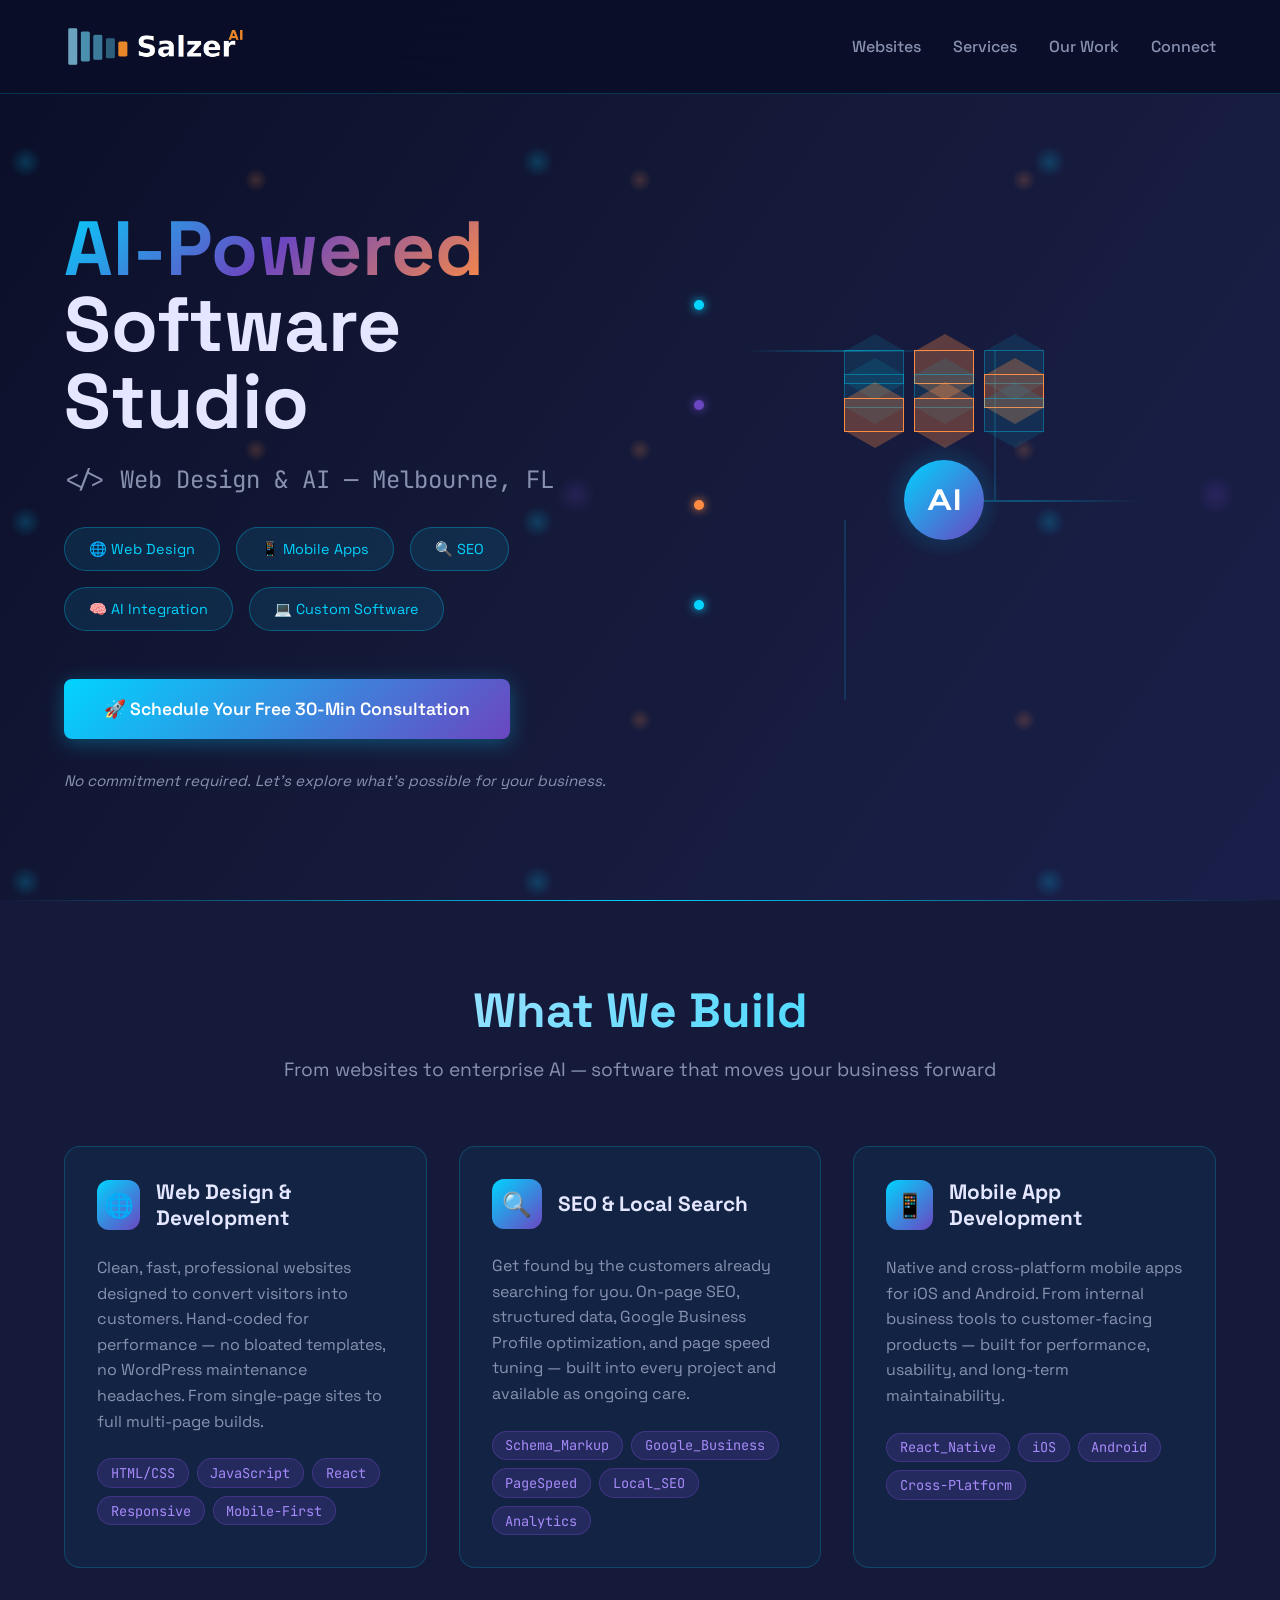
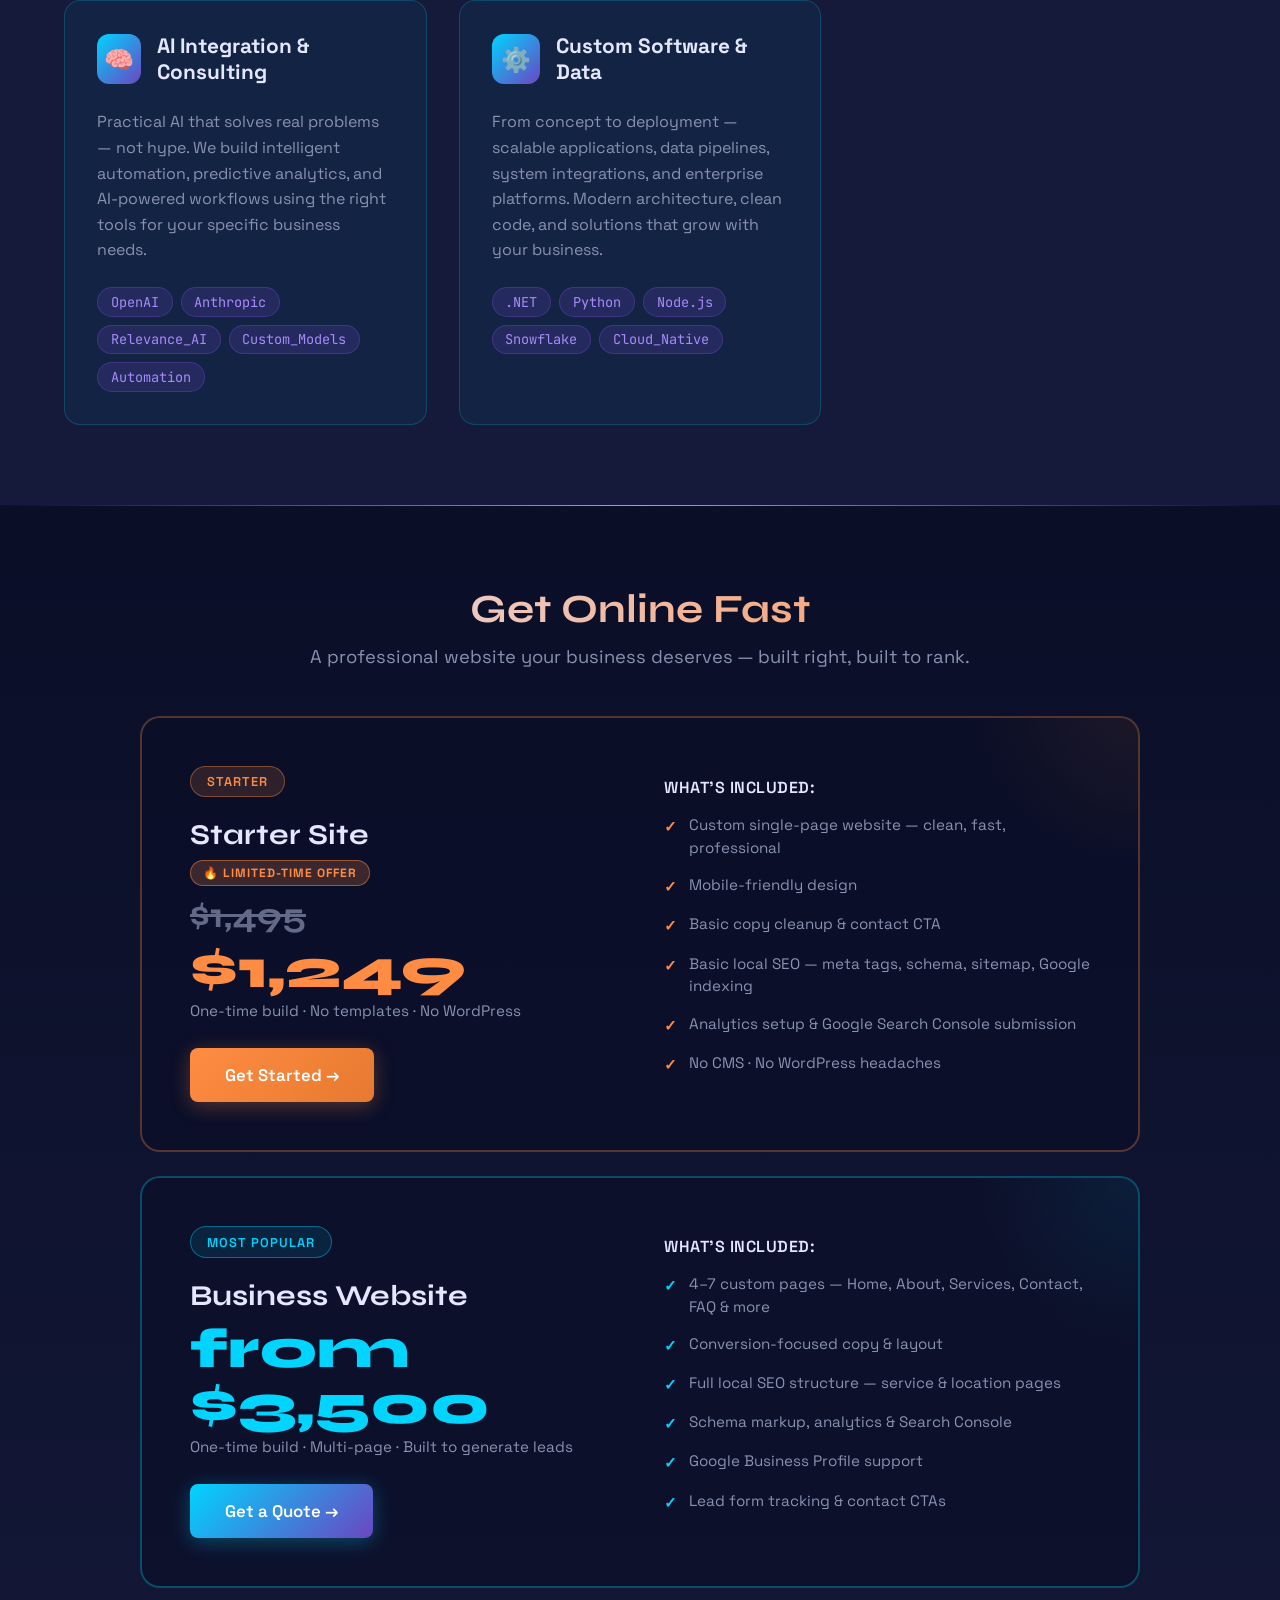
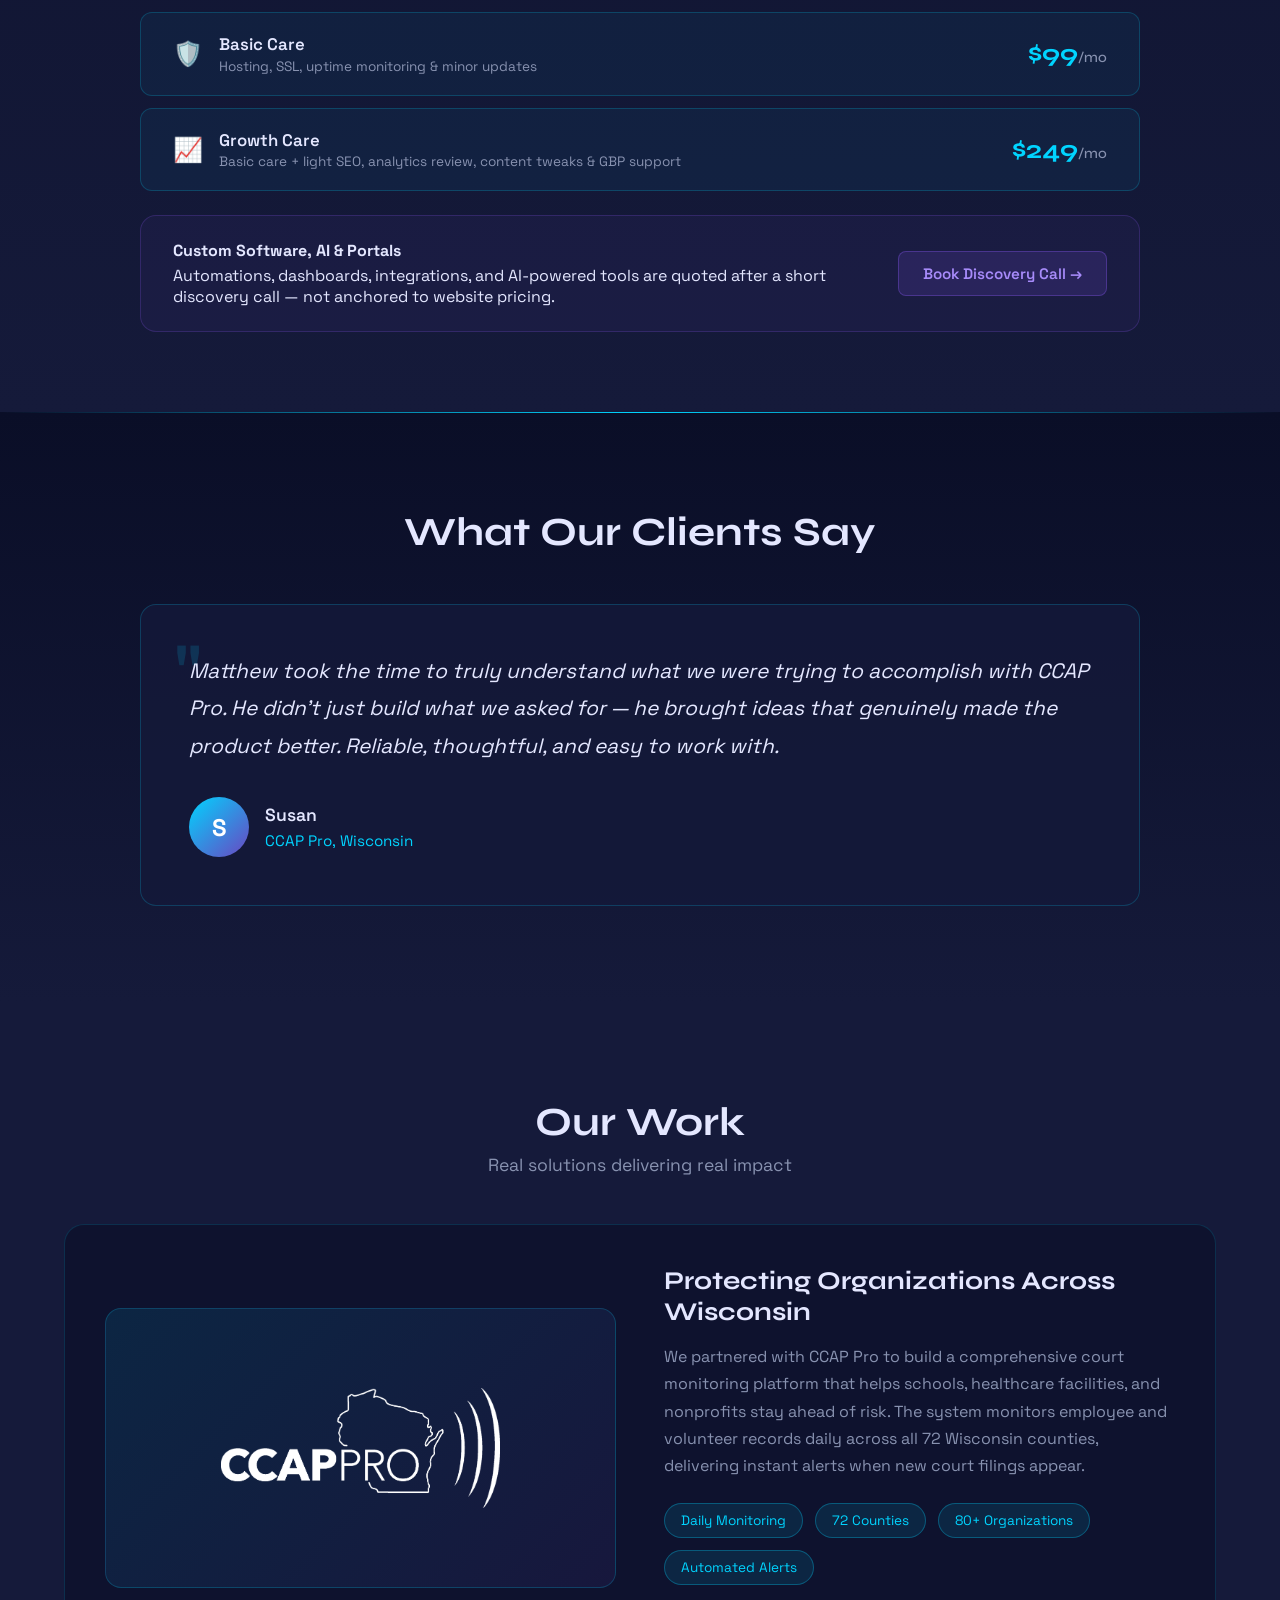
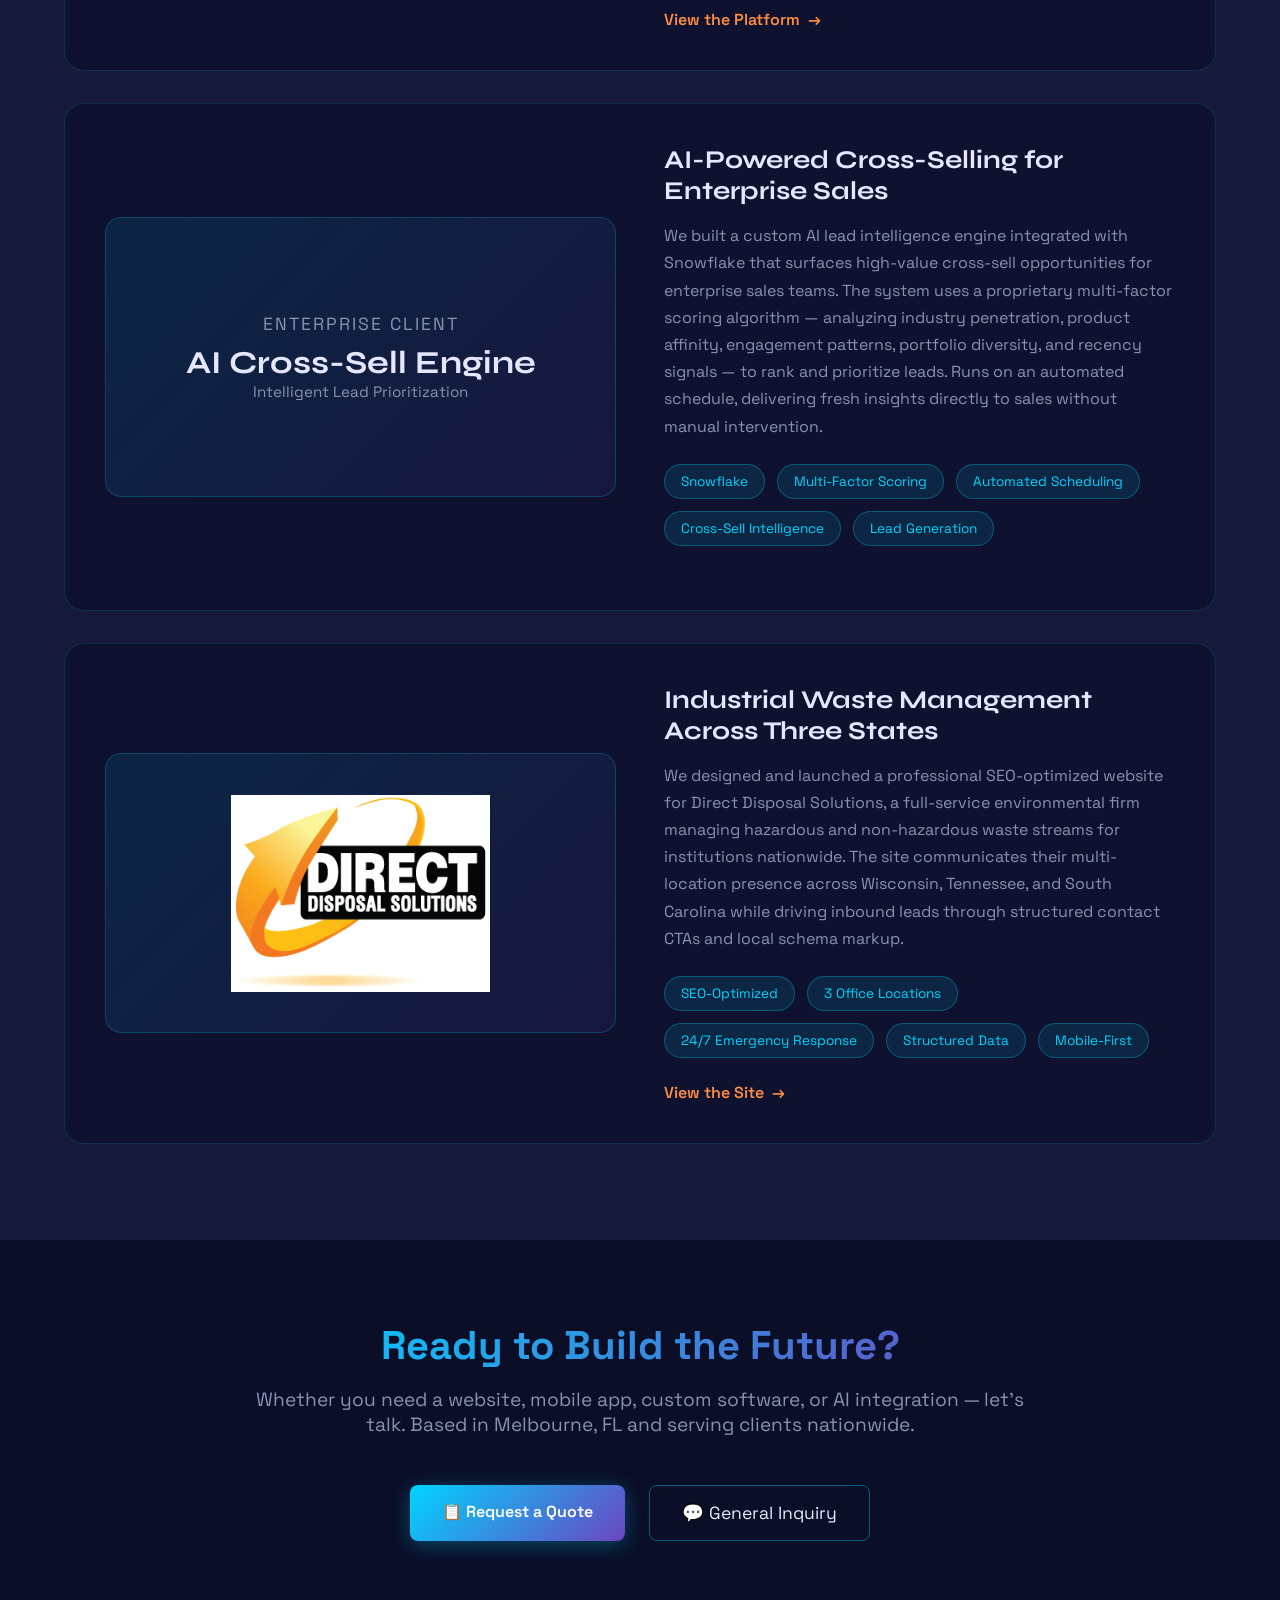
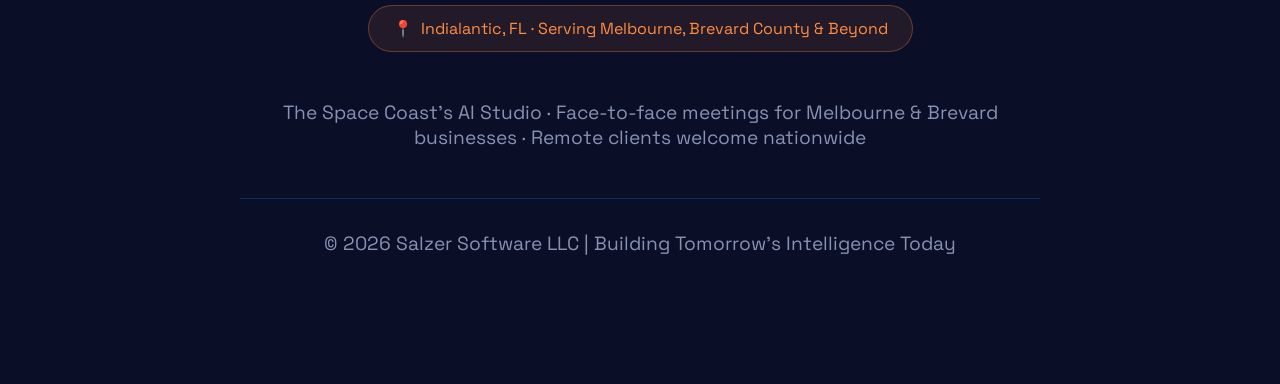
==== commit 7cee33b8: "updated price" ====
--- a/index.html
+++ b/index.html
@@ -1729,7 +1729,7 @@
                         <div class="pricing-name">Starter Site</div>
                         <div class="pricing-promo-badge">🔥 Limited-Time Offer</div>
                         <div class="pricing-price-was">$1,495</div>
-                        <div class="pricing-price">$995</div>
+                        <div class="pricing-price">$1,249</div>
                         <div class="pricing-price-note">One-time build · No templates · No WordPress</div>
                         <a href="mailto:hello@salzersoftware.com?subject=Starter%20Site%20%E2%80%93%20%241%2C495&body=Hi%20Matthew%2C%0A%0AI'm%20interested%20in%20the%20Starter%20Site%20for%20my%20business.%0A%0ABusiness%20Name%3A%0AWebsite%20(if%20any)%3A%0AWhat%20we%20do%3A%0A%0AThanks!" class="pricing-cta">
                             Get Started →
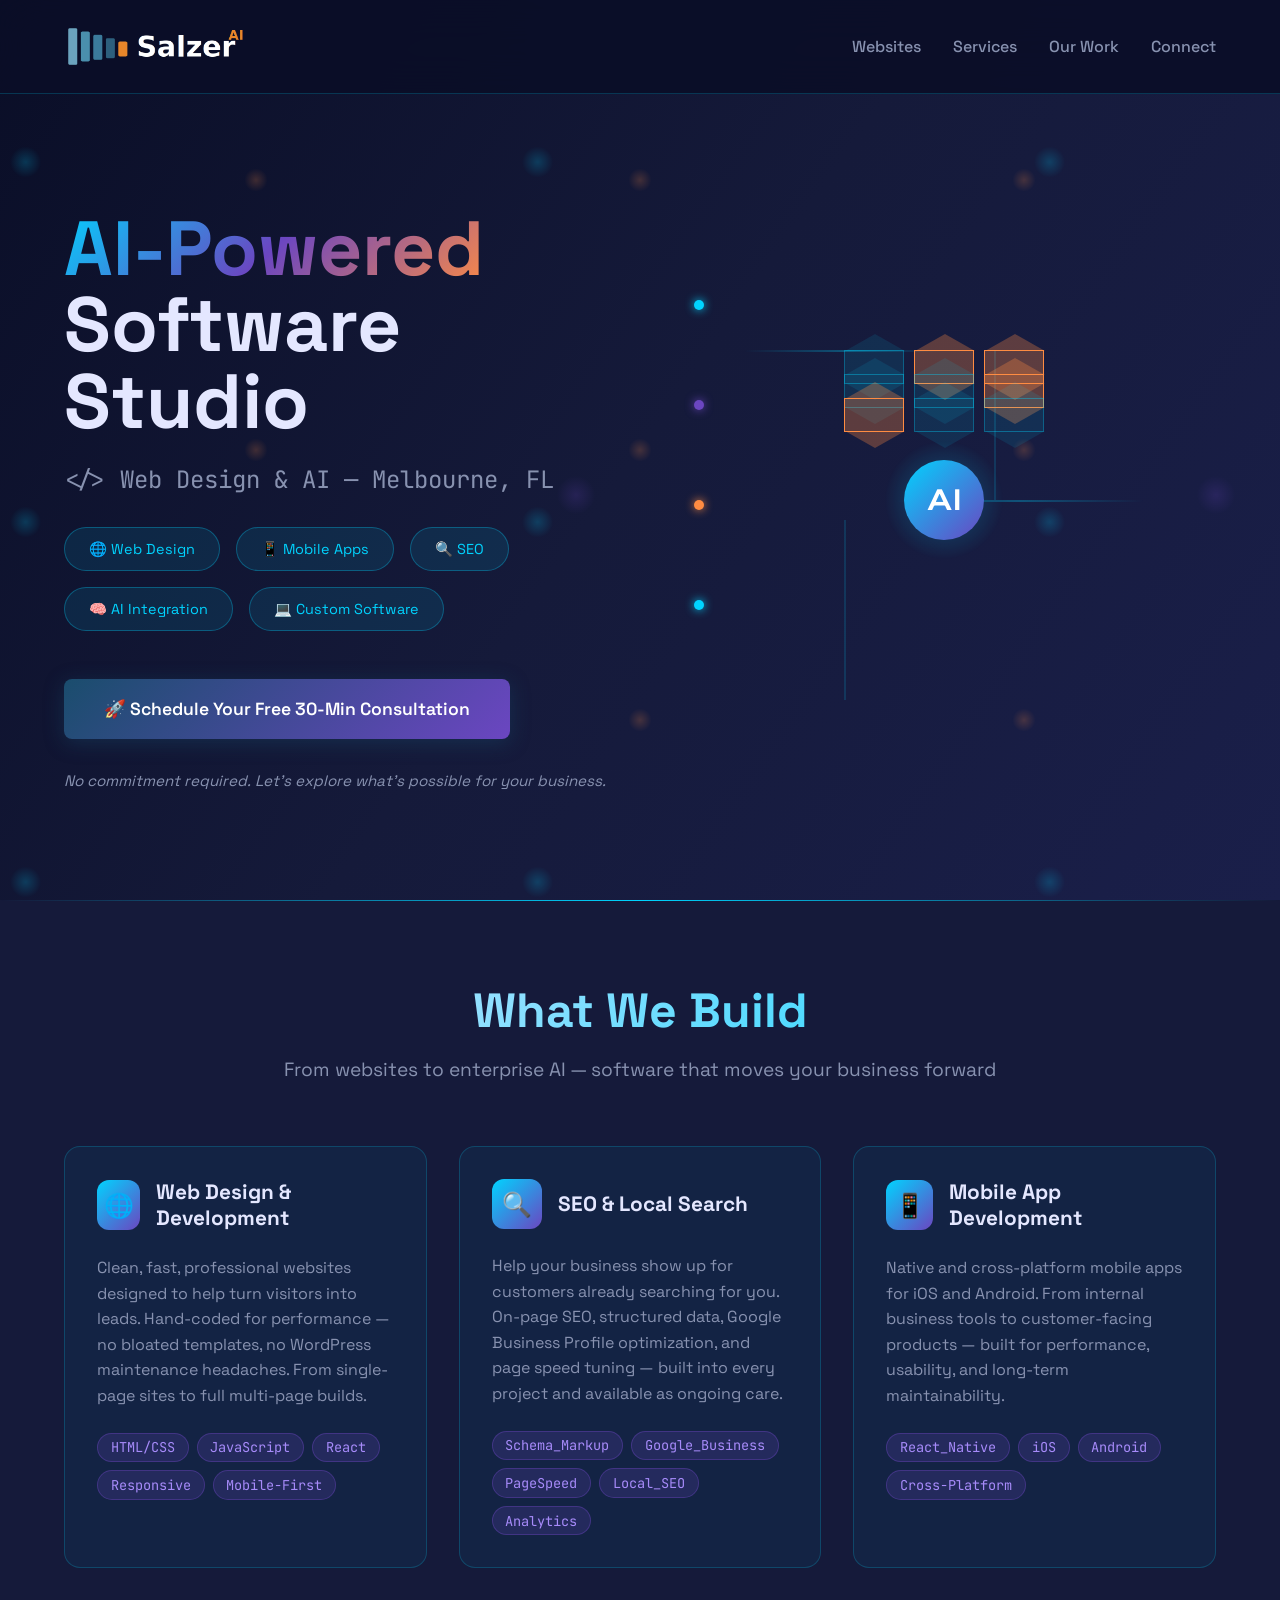
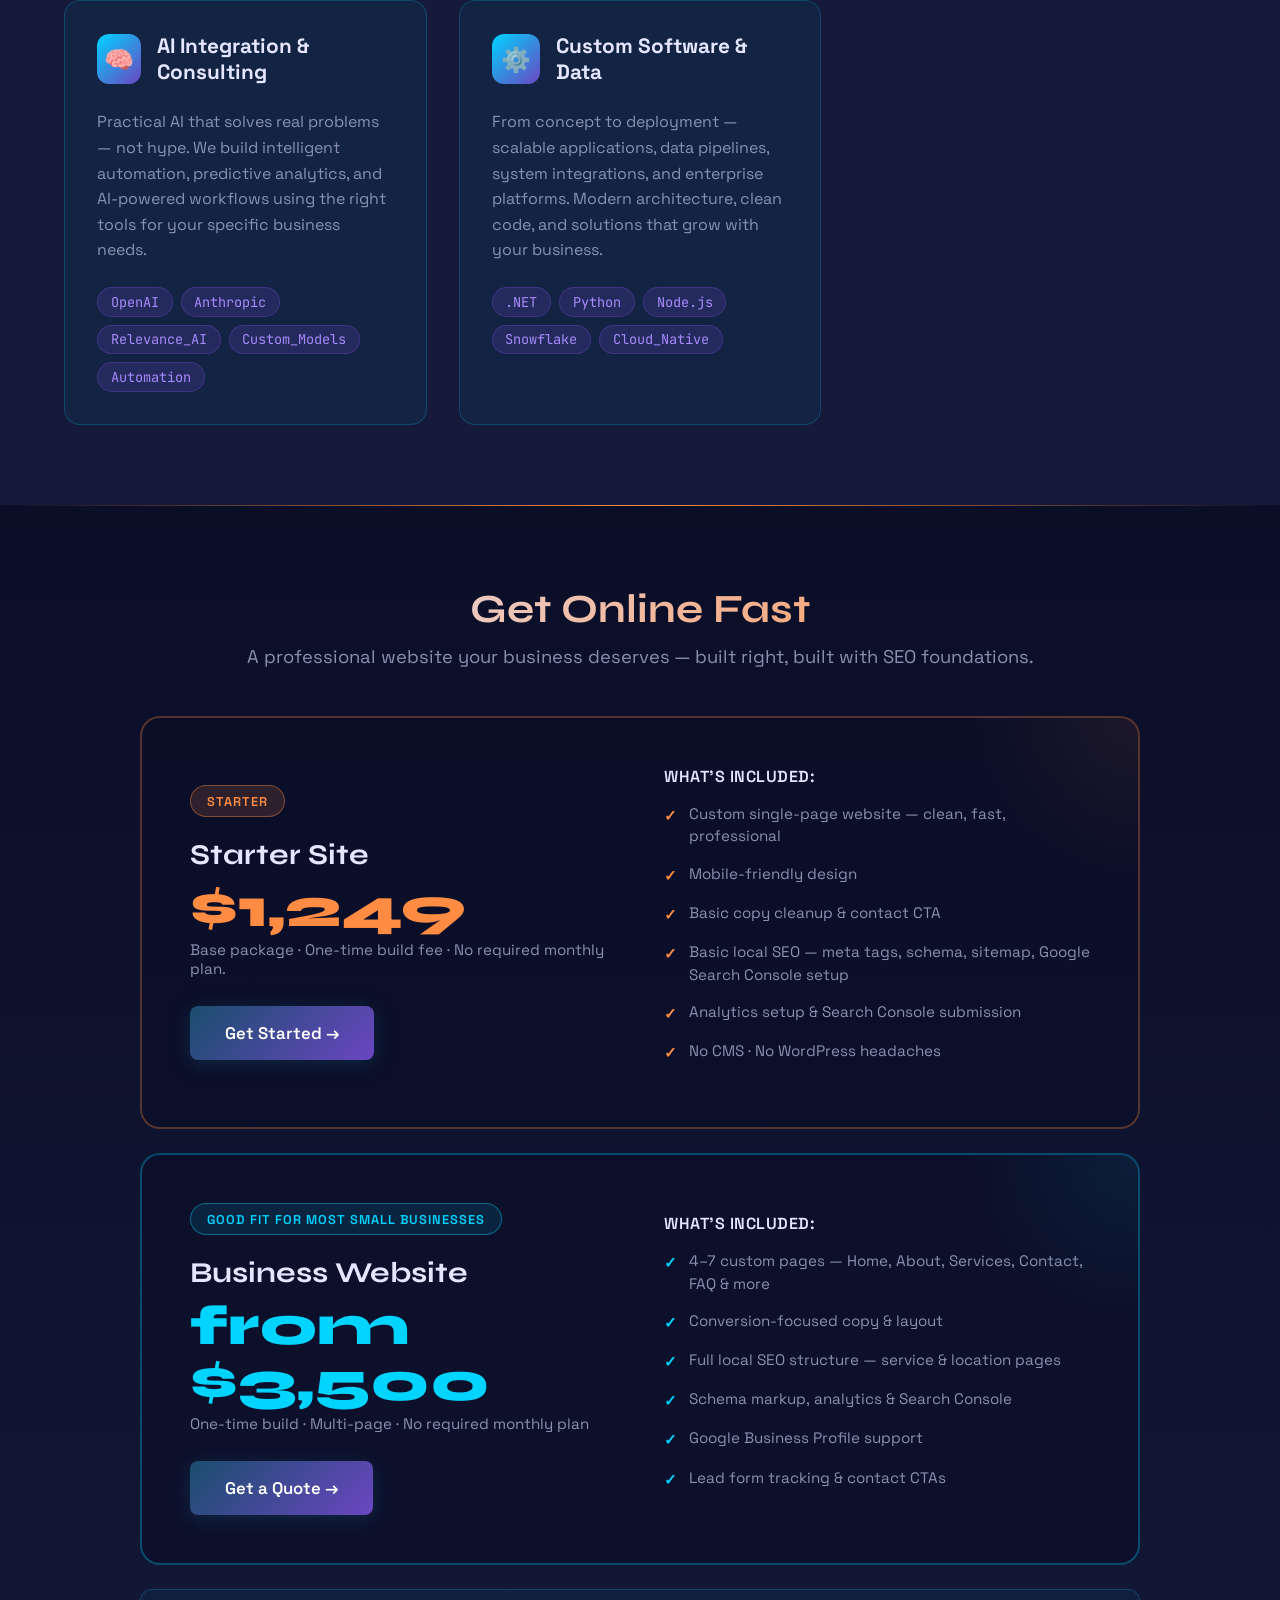
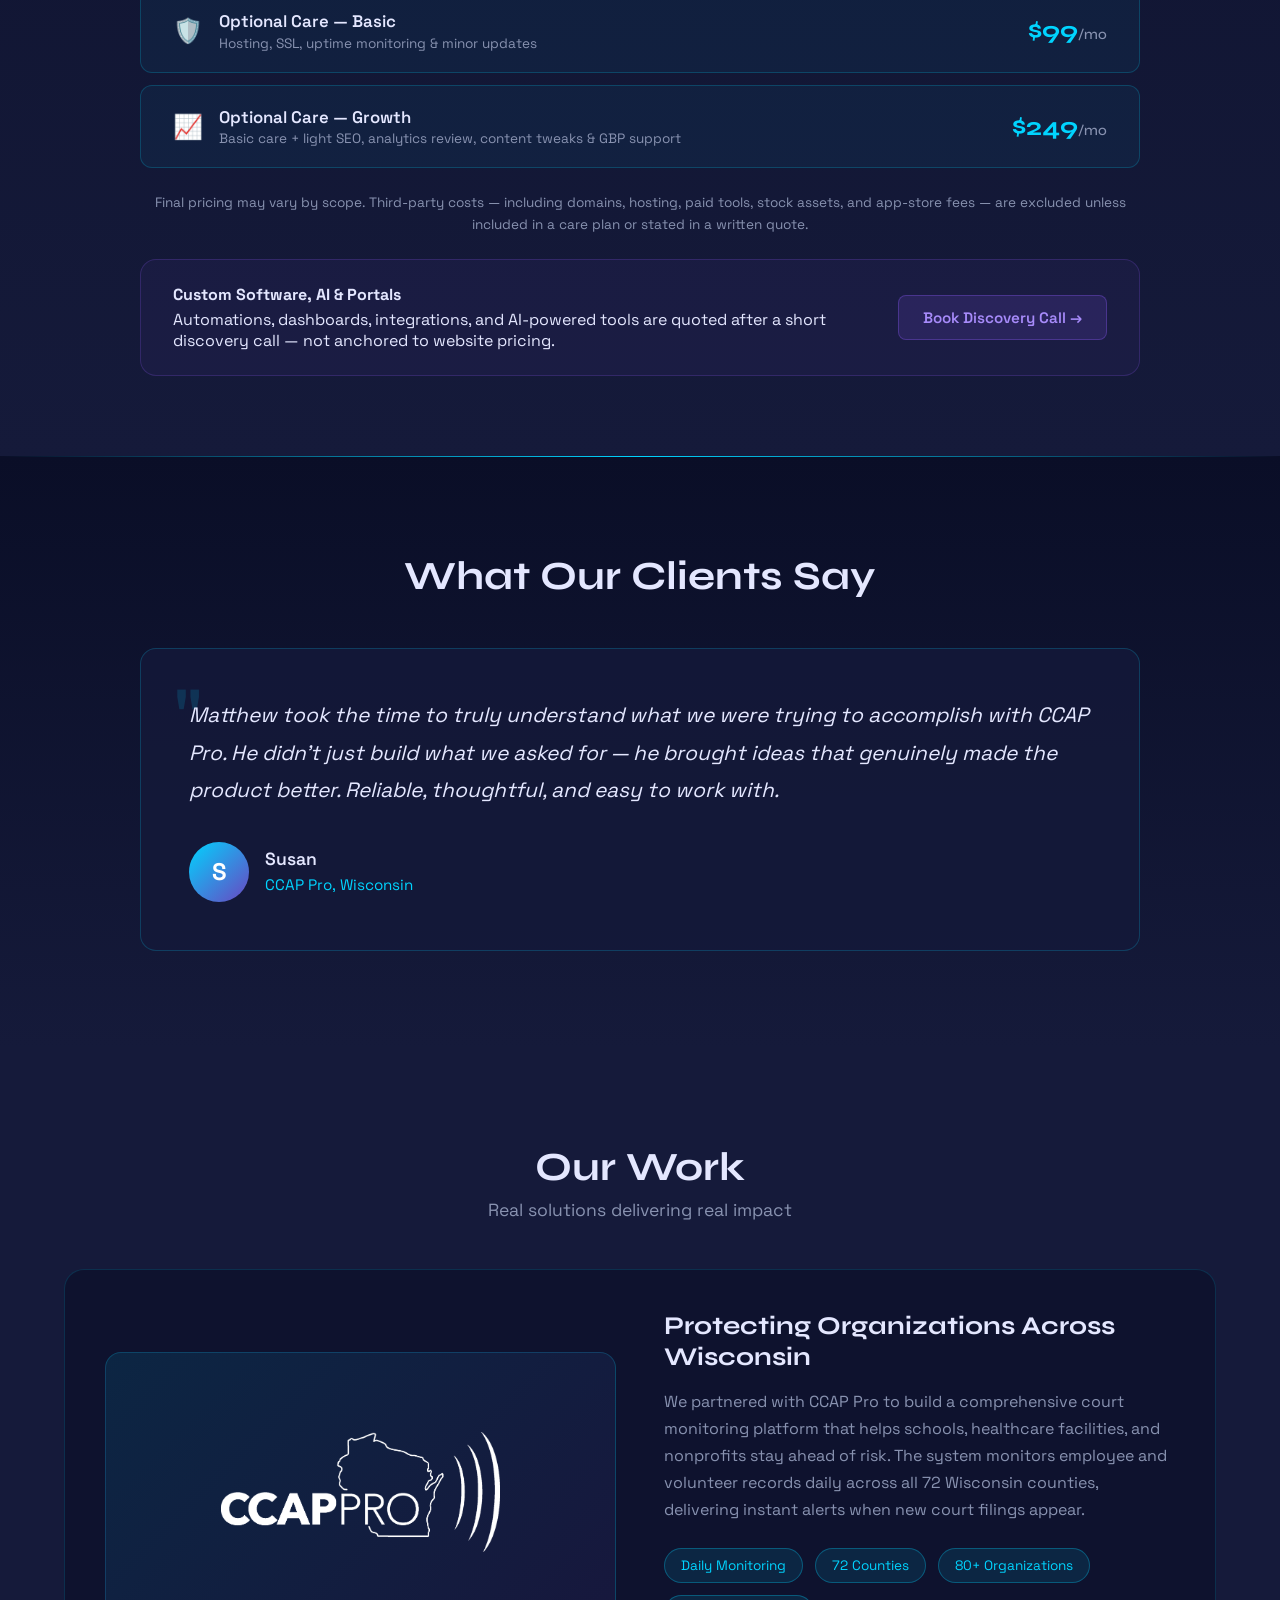
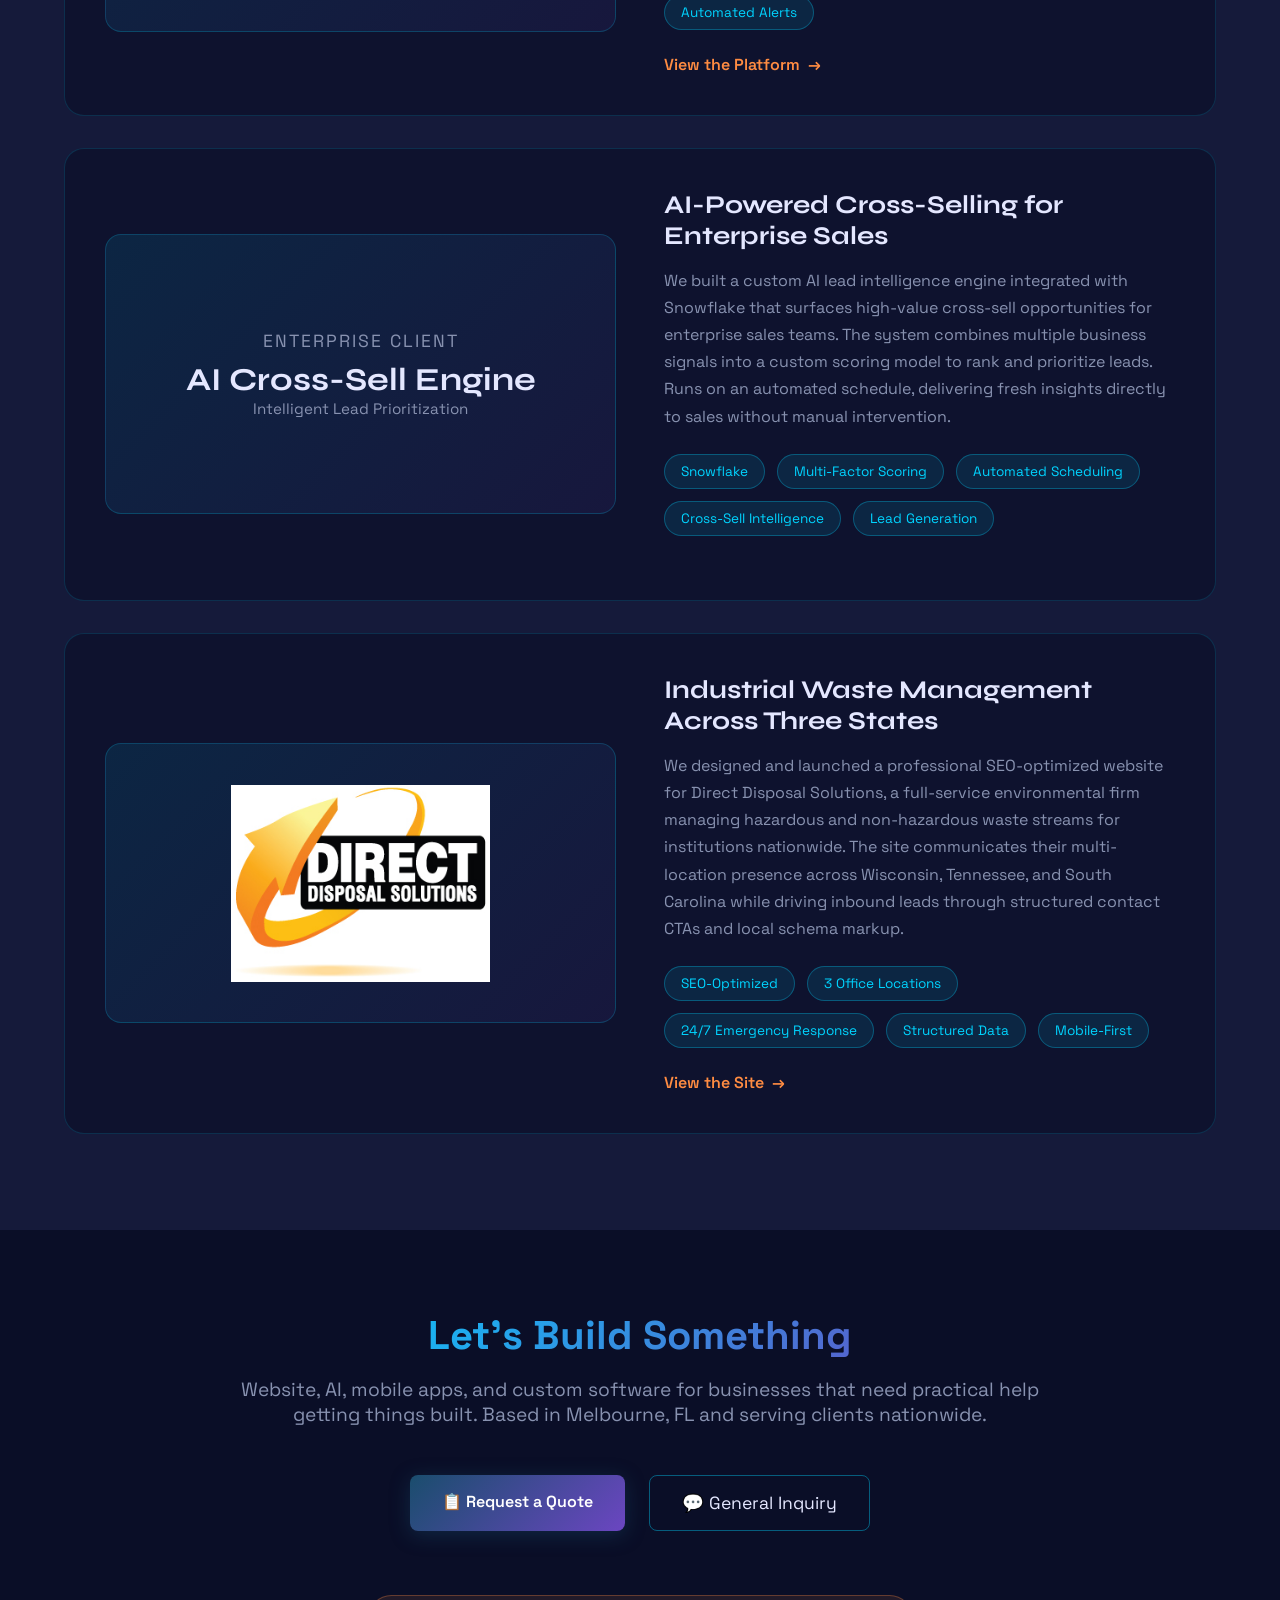
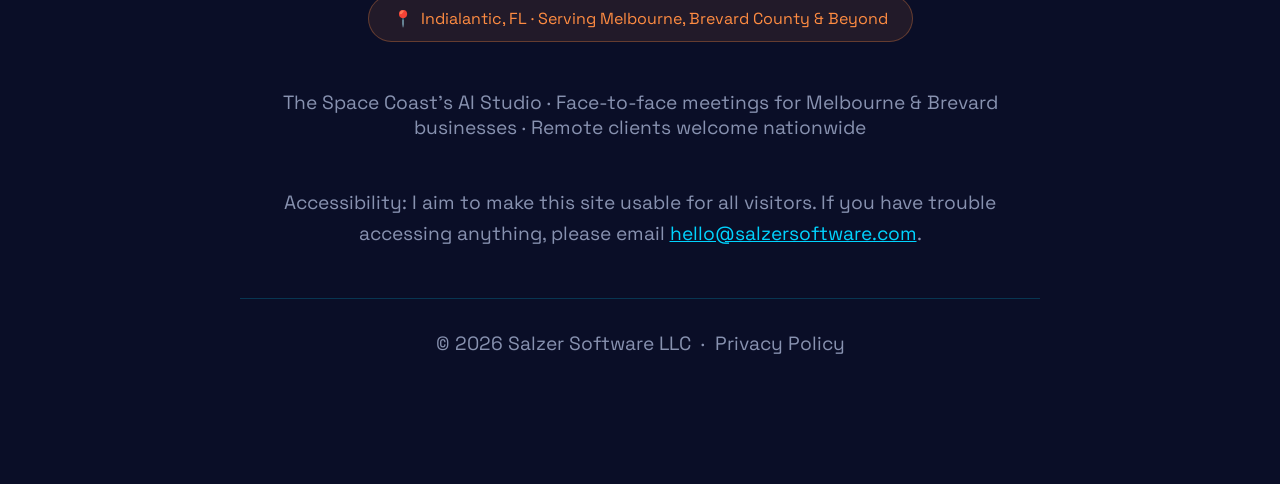
==== commit 81413588: "Compliant updates, Privacy Policy" ====
--- a/index.html
+++ b/index.html
@@ -18,14 +18,14 @@
 
     <!-- SEO Meta Tags -->
     <meta name="theme-color" content="#0a0e27">
-    <meta name="description" content="Melbourne, FL web design, SEO, mobile apps & AI development. Professional websites from $1,495 for Space Coast & Brevard County businesses. Free consultation.">
+    <meta name="description" content="Melbourne, FL web design, SEO, mobile apps & AI development. Professional websites for Space Coast & Brevard County businesses. Free consultation.">
     <meta name="keywords" content="web design Melbourne FL, SEO Brevard County, mobile app development, AI software development, Space Coast web design, website design Florida, Indialantic, custom software, AI consulting, small business website">
     <meta name="author" content="Salzer Software">
     <meta name="robots" content="index, follow">
 
     <!-- Open Graph Meta Tags -->
     <meta property="og:title" content="Salzer Software — The Space Coast's AI Studio">
-    <meta property="og:description" content="Melbourne, FL web design, SEO, mobile apps & AI development. Professional websites from $1,495 for Space Coast & Brevard County businesses.">
+    <meta property="og:description" content="Melbourne, FL web design, SEO, mobile apps & AI development. Professional websites for Space Coast & Brevard County businesses. Free consultation.">
     <meta property="og:type" content="website">
     <meta property="og:url" content="https://salzersoftware.com">
     <meta property="og:image" content="https://salzersoftware.com/img/logo/salzer-ai-logo-white-bg-solid-cropped-transparent.png">
@@ -35,7 +35,7 @@
     <!-- Twitter Card Meta Tags -->
     <meta name="twitter:card" content="summary_large_image">
     <meta name="twitter:title" content="Salzer Software — The Space Coast's AI Studio">
-    <meta name="twitter:description" content="Melbourne, FL web design, SEO, mobile apps & AI development. Professional websites from $1,495 for Space Coast businesses.">
+    <meta name="twitter:description" content="Melbourne, FL web design, SEO, mobile apps & AI development. Professional websites for Space Coast & Brevard County businesses. Free consultation.">
     <meta name="twitter:image" content="https://salzersoftware.com/img/logo/salzer-ai-logo-white-bg-solid-cropped-transparent.png">
 
     <!-- Canonical URL -->
@@ -158,6 +158,41 @@
             box-sizing: border-box;
         }
 
+        @media (prefers-reduced-motion: reduce) {
+            *,
+            *::before,
+            *::after {
+                animation-duration: 0.001ms !important;
+                animation-iteration-count: 1 !important;
+                scroll-behavior: auto !important;
+                transition-duration: 0.001ms !important;
+            }
+        }
+
+        a:focus-visible,
+        button:focus-visible {
+            outline: 3px solid #ff8c42;
+            outline-offset: 4px;
+        }
+
+        .skip-link {
+            position: fixed;
+            top: -100px;
+            left: 1rem;
+            background: #ffffff;
+            color: #0a0e27;
+            padding: 0.75rem 1rem;
+            border-radius: 4px;
+            z-index: 2000;
+            text-decoration: none;
+            font-weight: 700;
+            transition: top 0.2s ease;
+        }
+
+        .skip-link:focus {
+            top: 1rem;
+        }
+
         body {
             font-family: 'Space Grotesk', sans-serif;
             background: var(--dark-bg);
@@ -372,20 +407,20 @@
         .btn-consultation {
             display: inline-block;
             padding: 1.2rem 2.5rem;
-            background: linear-gradient(135deg, var(--neon-blue), var(--deep-purple));
-            color: white;
+            background: linear-gradient(135deg, #1a4d6d, #6b46c1);
+            color: #ffffff;
             text-decoration: none;
             border-radius: 8px;
             font-weight: 600;
             font-size: 1.1rem;
             transition: all 0.3s ease;
-            box-shadow: 0 4px 20px rgba(0, 212, 255, 0.3);
+            box-shadow: 0 4px 20px rgba(26, 77, 109, 0.4);
             margin-bottom: 2rem;
         }
 
             .btn-consultation:hover {
                 transform: translateY(-2px);
-                box-shadow: 0 8px 30px rgba(0, 212, 255, 0.5);
+                box-shadow: 0 8px 30px rgba(26, 77, 109, 0.6);
             }
 
         .consultation-note {
@@ -723,12 +758,12 @@
         }
 
         .pricing-card.secondary .pricing-cta {
-            background: linear-gradient(135deg, var(--neon-blue), var(--deep-purple));
-            box-shadow: 0 4px 20px rgba(0, 212, 255, 0.3);
+            background: linear-gradient(135deg, #1a4d6d, #6b46c1);
+            box-shadow: 0 4px 20px rgba(26, 77, 109, 0.4);
         }
 
         .pricing-card.secondary .pricing-cta:hover {
-            box-shadow: 0 8px 30px rgba(0, 212, 255, 0.5);
+            box-shadow: 0 8px 30px rgba(26, 77, 109, 0.6);
         }
 
         .pricing-card.secondary .check {
@@ -823,30 +858,6 @@
             line-height: 1;
         }
 
-        .pricing-price-was {
-            font-family: 'Syne', sans-serif;
-            font-size: 2.2rem;
-            font-weight: 700;
-            color: var(--text-dim);
-            text-decoration: line-through;
-            margin-bottom: 0.25rem;
-            opacity: 0.7;
-        }
-
-        .pricing-promo-badge {
-            display: inline-block;
-            padding: 0.25rem 0.75rem;
-            background: rgba(255, 140, 66, 0.2);
-            border: 1px solid rgba(255, 140, 66, 0.5);
-            border-radius: 20px;
-            font-size: 0.75rem;
-            font-weight: 700;
-            color: var(--electric-orange);
-            text-transform: uppercase;
-            letter-spacing: 1px;
-            margin-bottom: 0.5rem;
-        }
-
         .pricing-price-note {
             color: var(--text-dim);
             font-size: 0.95rem;
@@ -856,19 +867,19 @@
         .pricing-cta {
             display: inline-block;
             padding: 1rem 2.2rem;
-            background: linear-gradient(135deg, var(--electric-orange), #e67a30);
-            color: white;
+            background: linear-gradient(135deg, #1a4d6d, #6b46c1);
+            color: #ffffff;
             text-decoration: none;
             border-radius: 8px;
             font-weight: 600;
             font-size: 1.05rem;
             transition: all 0.3s ease;
-            box-shadow: 0 4px 20px rgba(255, 140, 66, 0.3);
+            box-shadow: 0 4px 20px rgba(26, 77, 109, 0.4);
         }
 
             .pricing-cta:hover {
                 transform: translateY(-2px);
-                box-shadow: 0 8px 30px rgba(255, 140, 66, 0.5);
+                box-shadow: 0 8px 30px rgba(26, 77, 109, 0.6);
             }
 
         .pricing-right {
@@ -1396,6 +1407,25 @@
             margin-top: 1rem;
         }
 
+        .pricing-note {
+            color: var(--text-dim);
+            font-size: 0.85rem;
+            margin-top: 1.5rem;
+            line-height: 1.6;
+            text-align: center;
+        }
+
+        .accessibility-note {
+            color: var(--text-dim);
+            font-size: 0.9rem;
+            margin-top: 1.5rem;
+            line-height: 1.6;
+        }
+
+        .accessibility-note a {
+            color: var(--neon-blue);
+        }
+
         /* Responsive */
         @media (max-width: 768px) {
             .nav-menu {
@@ -1407,10 +1437,14 @@
                 flex-direction: column;
                 padding: 2rem;
                 transition: right 0.3s ease;
+                visibility: hidden;
+                pointer-events: none;
             }
 
                 .nav-menu.active {
                     right: 0;
+                    visibility: visible;
+                    pointer-events: auto;
                 }
 
             .mobile-menu-toggle {
@@ -1531,18 +1565,19 @@
     </style>
 </head>
 <body>
+    <a class="skip-link" href="#main">Skip to main content</a>
     <div class="bg-animation"></div>
 
     <!-- Navigation -->
     <nav>
         <div class="nav-container">
-            <a href="#" class="logo-evolution">
-                <img src="img/logo/salzer-ai-logo-dark-bg-cropped-transparent.png" alt="Salzer AI - Web Design, AI & Custom Software, Indialantic Florida" style="height: 45px; width: auto;">
+            <a href="https://salzersoftware.com" class="logo-evolution">
+                <img src="img/logo/salzer-ai-logo-dark-bg-cropped-transparent.png" alt="Salzer Software" style="height: 45px; width: auto;">
             </a>
-            <button class="mobile-menu-toggle" id="mobileMenuToggle" aria-label="Toggle navigation menu" aria-expanded="false" aria-controls="navMenu">
-                <span></span>
-                <span></span>
-                <span></span>
+            <button class="mobile-menu-toggle" id="mobileMenuToggle" aria-label="Open navigation menu" aria-expanded="false" aria-controls="navMenu">
+                <span aria-hidden="true"></span>
+                <span aria-hidden="true"></span>
+                <span aria-hidden="true"></span>
             </button>
             <ul class="nav-menu" id="navMenu">
                 <li><a href="#pricing">Websites</a></li>
@@ -1553,7 +1588,7 @@
         </div>
     </nav>
 
-    <main>
+    <main id="main" tabindex="-1">
 
     <!-- Hero Section -->
     <section class="hero">
@@ -1633,7 +1668,7 @@
                     <h3 class="service-title">Web Design & Development</h3>
                 </div>
                 <p class="service-desc">
-                    Clean, fast, professional websites designed to convert visitors into customers. Hand-coded for performance — no bloated templates, no WordPress maintenance headaches. From single-page sites to full multi-page builds.
+                    Clean, fast, professional websites designed to help turn visitors into leads. Hand-coded for performance — no bloated templates, no WordPress maintenance headaches. From single-page sites to full multi-page builds.
                 </p>
                 <div class="tech-stack">
                     <span class="tech">HTML/CSS</span>
@@ -1650,7 +1685,7 @@
                     <h3 class="service-title">SEO & Local Search</h3>
                 </div>
                 <p class="service-desc">
-                    Get found by the customers already searching for you. On-page SEO, structured data, Google Business Profile optimization, and page speed tuning — built into every project and available as ongoing care.
+                    Help your business show up for customers already searching for you. On-page SEO, structured data, Google Business Profile optimization, and page speed tuning — built into every project and available as ongoing care.
                 </p>
                 <div class="tech-stack">
                     <span class="tech">Schema_Markup</span>
@@ -1718,7 +1753,7 @@
         <div class="pricing-container">
             <div class="pricing-header">
                 <h2>Get Online Fast</h2>
-                <p>A professional website your business deserves — built right, built to rank.</p>
+                <p>A professional website your business deserves — built right, built with SEO foundations.</p>
             </div>
 
             <div class="pricing-cards">
@@ -1727,11 +1762,9 @@
                     <div class="pricing-left">
                         <div class="pricing-label">Starter</div>
                         <div class="pricing-name">Starter Site</div>
-                        <div class="pricing-promo-badge">🔥 Limited-Time Offer</div>
-                        <div class="pricing-price-was">$1,495</div>
                         <div class="pricing-price">$1,249</div>
-                        <div class="pricing-price-note">One-time build · No templates · No WordPress</div>
-                        <a href="mailto:hello@salzersoftware.com?subject=Starter%20Site%20%E2%80%93%20%241%2C495&body=Hi%20Matthew%2C%0A%0AI'm%20interested%20in%20the%20Starter%20Site%20for%20my%20business.%0A%0ABusiness%20Name%3A%0AWebsite%20(if%20any)%3A%0AWhat%20we%20do%3A%0A%0AThanks!" class="pricing-cta">
+                        <div class="pricing-price-note">Base package · One-time build fee · No required monthly plan.</div>
+                        <a href="mailto:hello@salzersoftware.com?subject=Starter%20Site%20Inquiry&body=Hi%20Matthew%2C%0A%0AI'm%20interested%20in%20the%20Starter%20Site%20for%20my%20business.%0A%0ABusiness%20Name%3A%0AWebsite%20(if%20any)%3A%0AWhat%20we%20do%3A%0A%0AThanks!" class="pricing-cta">
                             Get Started →
                         </a>
                     </div>
@@ -1740,18 +1773,18 @@
                         <div class="pricing-feature"><span class="check">✓</span><span>Custom single-page website — clean, fast, professional</span></div>
                         <div class="pricing-feature"><span class="check">✓</span><span>Mobile-friendly design</span></div>
                         <div class="pricing-feature"><span class="check">✓</span><span>Basic copy cleanup & contact CTA</span></div>
-                        <div class="pricing-feature"><span class="check">✓</span><span>Basic local SEO — meta tags, schema, sitemap, Google indexing</span></div>
-                        <div class="pricing-feature"><span class="check">✓</span><span>Analytics setup & Google Search Console submission</span></div>
+                        <div class="pricing-feature"><span class="check">✓</span><span>Basic local SEO — meta tags, schema, sitemap, Google Search Console setup</span></div>
+                        <div class="pricing-feature"><span class="check">✓</span><span>Analytics setup & Search Console submission</span></div>
                         <div class="pricing-feature"><span class="check">✓</span><span>No CMS · No WordPress headaches</span></div>
                     </div>
                 </div>
 
                 <div class="pricing-card secondary">
                     <div class="pricing-left">
-                        <div class="pricing-label">Most Popular</div>
+                        <div class="pricing-label">Good fit for most small businesses</div>
                         <div class="pricing-name">Business Website</div>
                         <div class="pricing-price">from $3,500</div>
-                        <div class="pricing-price-note">One-time build · Multi-page · Built to generate leads</div>
+                        <div class="pricing-price-note">One-time build · Multi-page · No required monthly plan</div>
                         <a href="mailto:hello@salzersoftware.com?subject=Business%20Website%20Inquiry&body=Hi%20Matthew%2C%0A%0AI'm%20interested%20in%20a%20Business%20Website%20for%20my%20business.%0A%0ABusiness%20Name%3A%0AWebsite%20(if%20any)%3A%0AWhat%20we%20do%3A%0ANumber%20of%20pages%20needed%3A%0A%0AThanks!" class="pricing-cta">
                             Get a Quote →
                         </a>
@@ -1773,7 +1806,7 @@
                 <div class="care-plan-left">
                     <span class="care-plan-icon">🛡️</span>
                     <div>
-                        <div class="care-plan-name">Basic Care</div>
+                        <div class="care-plan-name">Optional Care — Basic</div>
                         <div class="care-plan-desc">Hosting, SSL, uptime monitoring & minor updates</div>
                     </div>
                 </div>
@@ -1784,12 +1817,14 @@
                 <div class="care-plan-left">
                     <span class="care-plan-icon">📈</span>
                     <div>
-                        <div class="care-plan-name">Growth Care</div>
+                        <div class="care-plan-name">Optional Care — Growth</div>
                         <div class="care-plan-desc">Basic care + light SEO, analytics review, content tweaks & GBP support</div>
                     </div>
                 </div>
                 <div class="care-plan-price">$249<span>/mo</span></div>
             </div>
+
+            <p class="pricing-note">Final pricing may vary by scope. Third-party costs — including domains, hosting, paid tools, stock assets, and app-store fees — are excluded unless included in a care plan or stated in a written quote.</p>
 
             <div class="pricing-custom-note" style="margin-top: 1.5rem;">
                 <div>
@@ -1845,7 +1880,7 @@
                         <span class="highlight-tag">80+ Organizations</span>
                         <span class="highlight-tag">Automated Alerts</span>
                     </div>
-                    <a href="https://ccappro.com" target="_blank" class="case-study-link">
+                    <a href="https://ccappro.com" target="_blank" rel="noopener noreferrer" class="case-study-link">
                         View the Platform <span>→</span>
                     </a>
                 </div>
@@ -1860,7 +1895,7 @@
                 <div class="case-study-content">
                     <h3>AI-Powered Cross-Selling for Enterprise Sales</h3>
                     <p>
-                        We built a custom AI lead intelligence engine integrated with Snowflake that surfaces high-value cross-sell opportunities for enterprise sales teams. The system uses a proprietary multi-factor scoring algorithm — analyzing industry penetration, product affinity, engagement patterns, portfolio diversity, and recency signals — to rank and prioritize leads. Runs on an automated schedule, delivering fresh insights directly to sales without manual intervention.
+                        We built a custom AI lead intelligence engine integrated with Snowflake that surfaces high-value cross-sell opportunities for enterprise sales teams. The system combines multiple business signals into a custom scoring model to rank and prioritize leads. Runs on an automated schedule, delivering fresh insights directly to sales without manual intervention.
                     </p>
                     <div class="case-study-highlights">
                         <span class="highlight-tag">Snowflake</span>
@@ -1888,7 +1923,7 @@
                         <span class="highlight-tag">Structured Data</span>
                         <span class="highlight-tag">Mobile-First</span>
                     </div>
-                    <a href="https://directdisposalsolutions.com" target="_blank" class="case-study-link">
+                    <a href="https://directdisposalsolutions.com" target="_blank" rel="noopener noreferrer" class="case-study-link">
                         View the Site <span>→</span>
                     </a>
                 </div>
@@ -1902,8 +1937,8 @@
     <!-- Footer / Contact -->
     <footer class="contact" id="contact">
         <div class="contact-content">
-            <h2>Ready to Build the Future?</h2>
-            <p>Whether you need a website, mobile app, custom software, or AI integration — let's talk. Based in Melbourne, FL and serving clients nationwide.</p>
+            <h2>Let's Build Something</h2>
+            <p>Website, AI, mobile apps, and custom software for businesses that need practical help getting things built. Based in Melbourne, FL and serving clients nationwide.</p>
 
             <div class="contact-links">
                 <a href="mailto:hello@salzersoftware.com?subject=Project%20Quote%20Request&body=Hi%20Matthew%2C%0A%0AI%27d%20like%20to%20discuss%20a%20potential%20project.%0A%0ACompany%3A%0AProject%20Overview%3A%0ATimeline%3A" class="btn-consultation" style="margin-bottom: 0; font-size: 1rem; padding: 1rem 2rem;">
@@ -1920,8 +1955,13 @@
 
             <p class="local-note">The Space Coast's AI Studio · Face-to-face meetings for Melbourne & Brevard businesses · Remote clients welcome nationwide</p>
 
+            <p class="accessibility-note">
+                Accessibility: I aim to make this site usable for all visitors. If you have trouble accessing anything,
+                please email <a href="mailto:hello@salzersoftware.com">hello@salzersoftware.com</a>.
+            </p>
+
             <div class="footer-tagline">
-                <p>© <span id="copyright-year"></span> Salzer Software LLC | Building Tomorrow's Intelligence Today</p>
+                <p>&copy; <span id="copyright-year"></span> Salzer Software LLC &nbsp;&middot;&nbsp; <a href="/privacy.html" style="color: var(--text-dim); text-decoration: none;">Privacy Policy</a></p>
             </div>
         </div>
     </footer>
@@ -1937,27 +1977,47 @@
     <script>
         document.getElementById('copyright-year').textContent = new Date().getFullYear();
 
+        const prefersReducedMotion = window.matchMedia('(prefers-reduced-motion: reduce)').matches;
         const mobileMenuToggle = document.getElementById('mobileMenuToggle');
         const navMenu = document.getElementById('navMenu');
 
+        function setMobileMenuState(isOpen) {
+            navMenu.classList.toggle('active', isOpen);
+            mobileMenuToggle.setAttribute('aria-expanded', String(isOpen));
+            mobileMenuToggle.setAttribute(
+                'aria-label',
+                isOpen ? 'Close navigation menu' : 'Open navigation menu'
+            );
+        }
+
         mobileMenuToggle.addEventListener('click', () => {
-            const expanded = navMenu.classList.toggle('active');
-            mobileMenuToggle.setAttribute('aria-expanded', expanded);
+            setMobileMenuState(!navMenu.classList.contains('active'));
         });
 
         document.querySelectorAll('.nav-menu a').forEach(link => {
-            link.addEventListener('click', () => {
-                navMenu.classList.remove('active');
-                mobileMenuToggle.setAttribute('aria-expanded', 'false');
-            });
+            link.addEventListener('click', () => setMobileMenuState(false));
+        });
+
+        document.querySelector('.skip-link').addEventListener('click', function (e) {
+            e.preventDefault();
+            const main = document.getElementById('main');
+            if (main) {
+                main.focus();
+                main.scrollIntoView({ behavior: prefersReducedMotion ? 'auto' : 'smooth', block: 'start' });
+            }
         });
 
         document.querySelectorAll('a[href^="#"]').forEach(anchor => {
             anchor.addEventListener('click', function (e) {
+                const href = this.getAttribute('href');
+                if (href === '#') return;
                 e.preventDefault();
-                const target = document.querySelector(this.getAttribute('href'));
+                const target = document.querySelector(href);
                 if (target) {
-                    target.scrollIntoView({ behavior: 'smooth', block: 'start' });
+                    target.scrollIntoView({
+                        behavior: prefersReducedMotion ? 'auto' : 'smooth',
+                        block: 'start'
+                    });
                 }
             });
         });
@@ -1968,25 +2028,24 @@
         });
 
         const hexagons = document.querySelectorAll('.hexagon:not(.active)');
-        setInterval(() => {
-            const randomHex = hexagons[Math.floor(Math.random() * hexagons.length)];
-            randomHex.classList.add('active');
-            setTimeout(() => { randomHex.classList.remove('active'); }, 1000);
-        }, 2000);
-
-        // Close mobile menu on outside tap
+        if (!prefersReducedMotion && hexagons.length > 0) {
+            setInterval(() => {
+                const randomHex = hexagons[Math.floor(Math.random() * hexagons.length)];
+                randomHex.classList.add('active');
+                setTimeout(() => { randomHex.classList.remove('active'); }, 1000);
+            }, 2000);
+        }
+
         document.addEventListener('click', (e) => {
             if (navMenu.classList.contains('active') && !navMenu.contains(e.target) && !mobileMenuToggle.contains(e.target)) {
-                navMenu.classList.remove('active');
-                mobileMenuToggle.setAttribute('aria-expanded', 'false');
+                setMobileMenuState(false);
             }
         });
 
-        // Close mobile menu on Escape key
         document.addEventListener('keydown', (e) => {
             if (e.key === 'Escape' && navMenu.classList.contains('active')) {
-                navMenu.classList.remove('active');
-                mobileMenuToggle.setAttribute('aria-expanded', 'false');
+                setMobileMenuState(false);
+                mobileMenuToggle.focus();
             }
         });
     </script>
